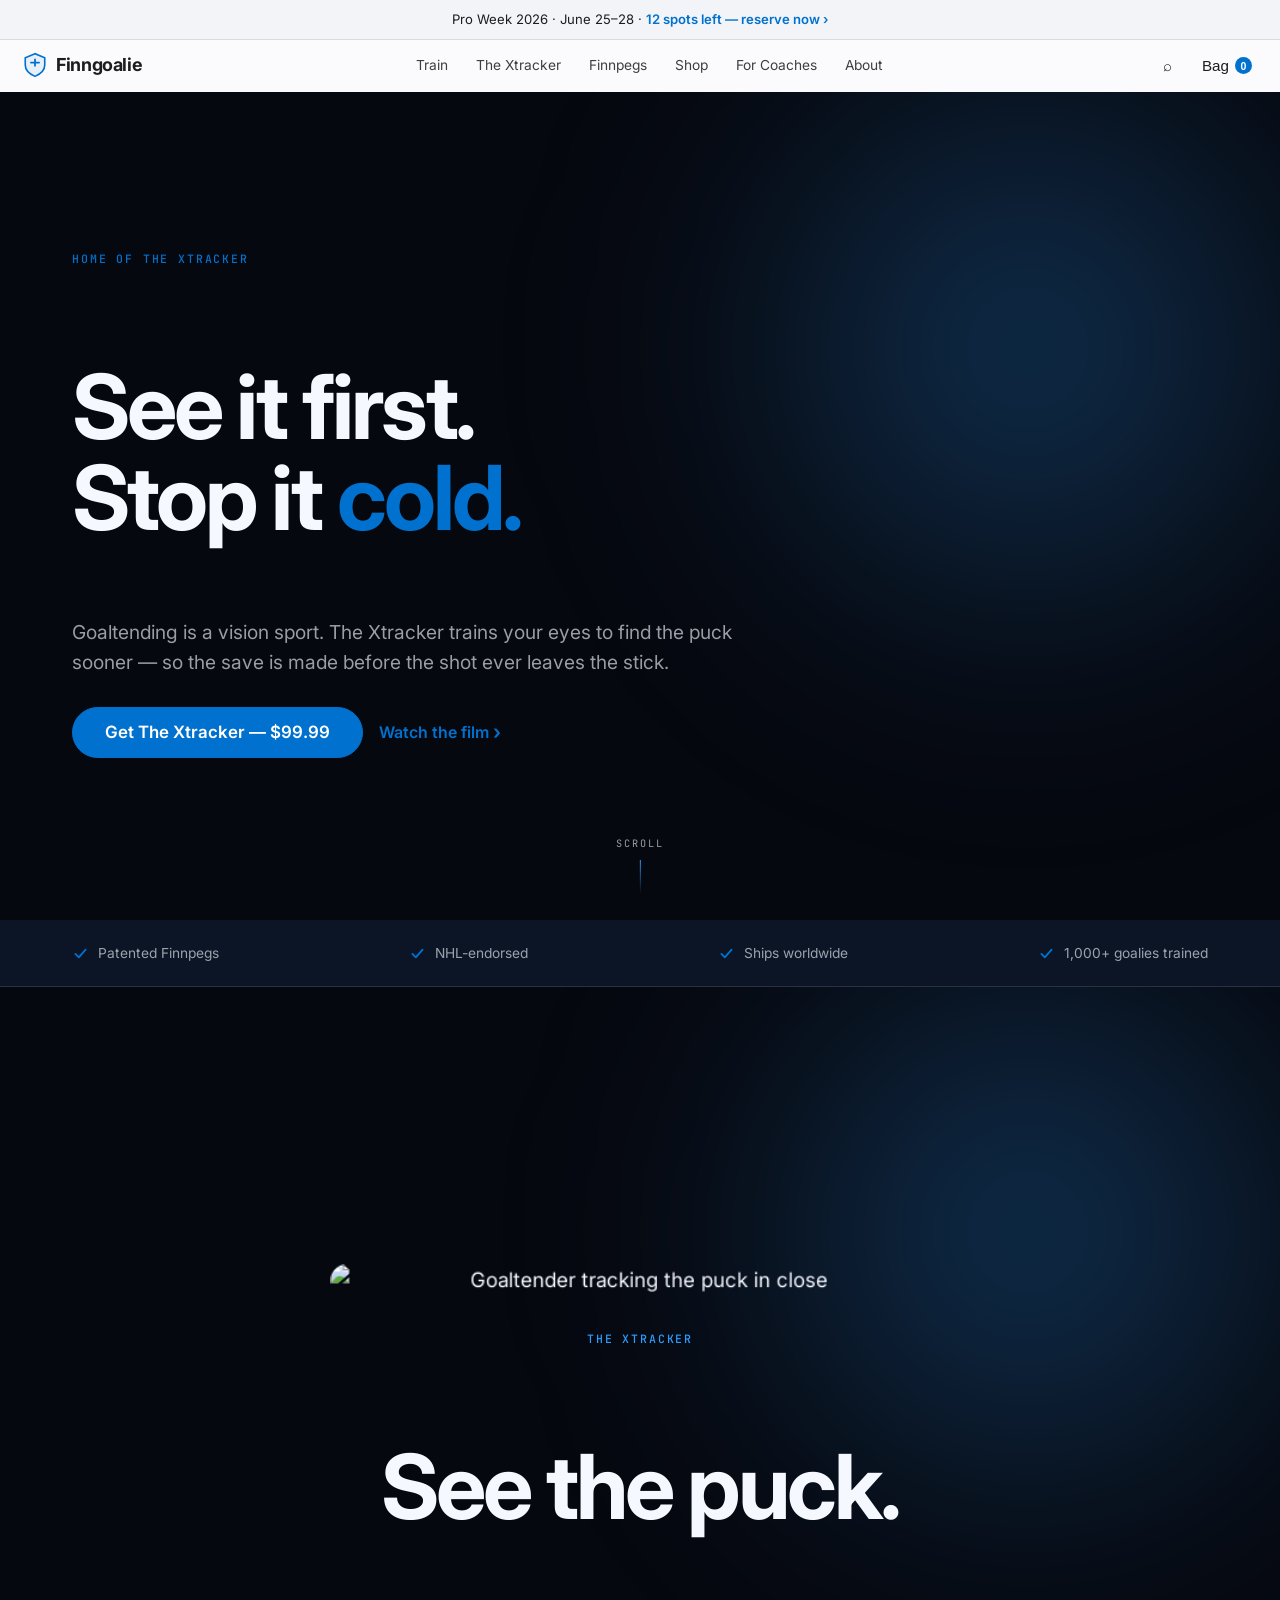
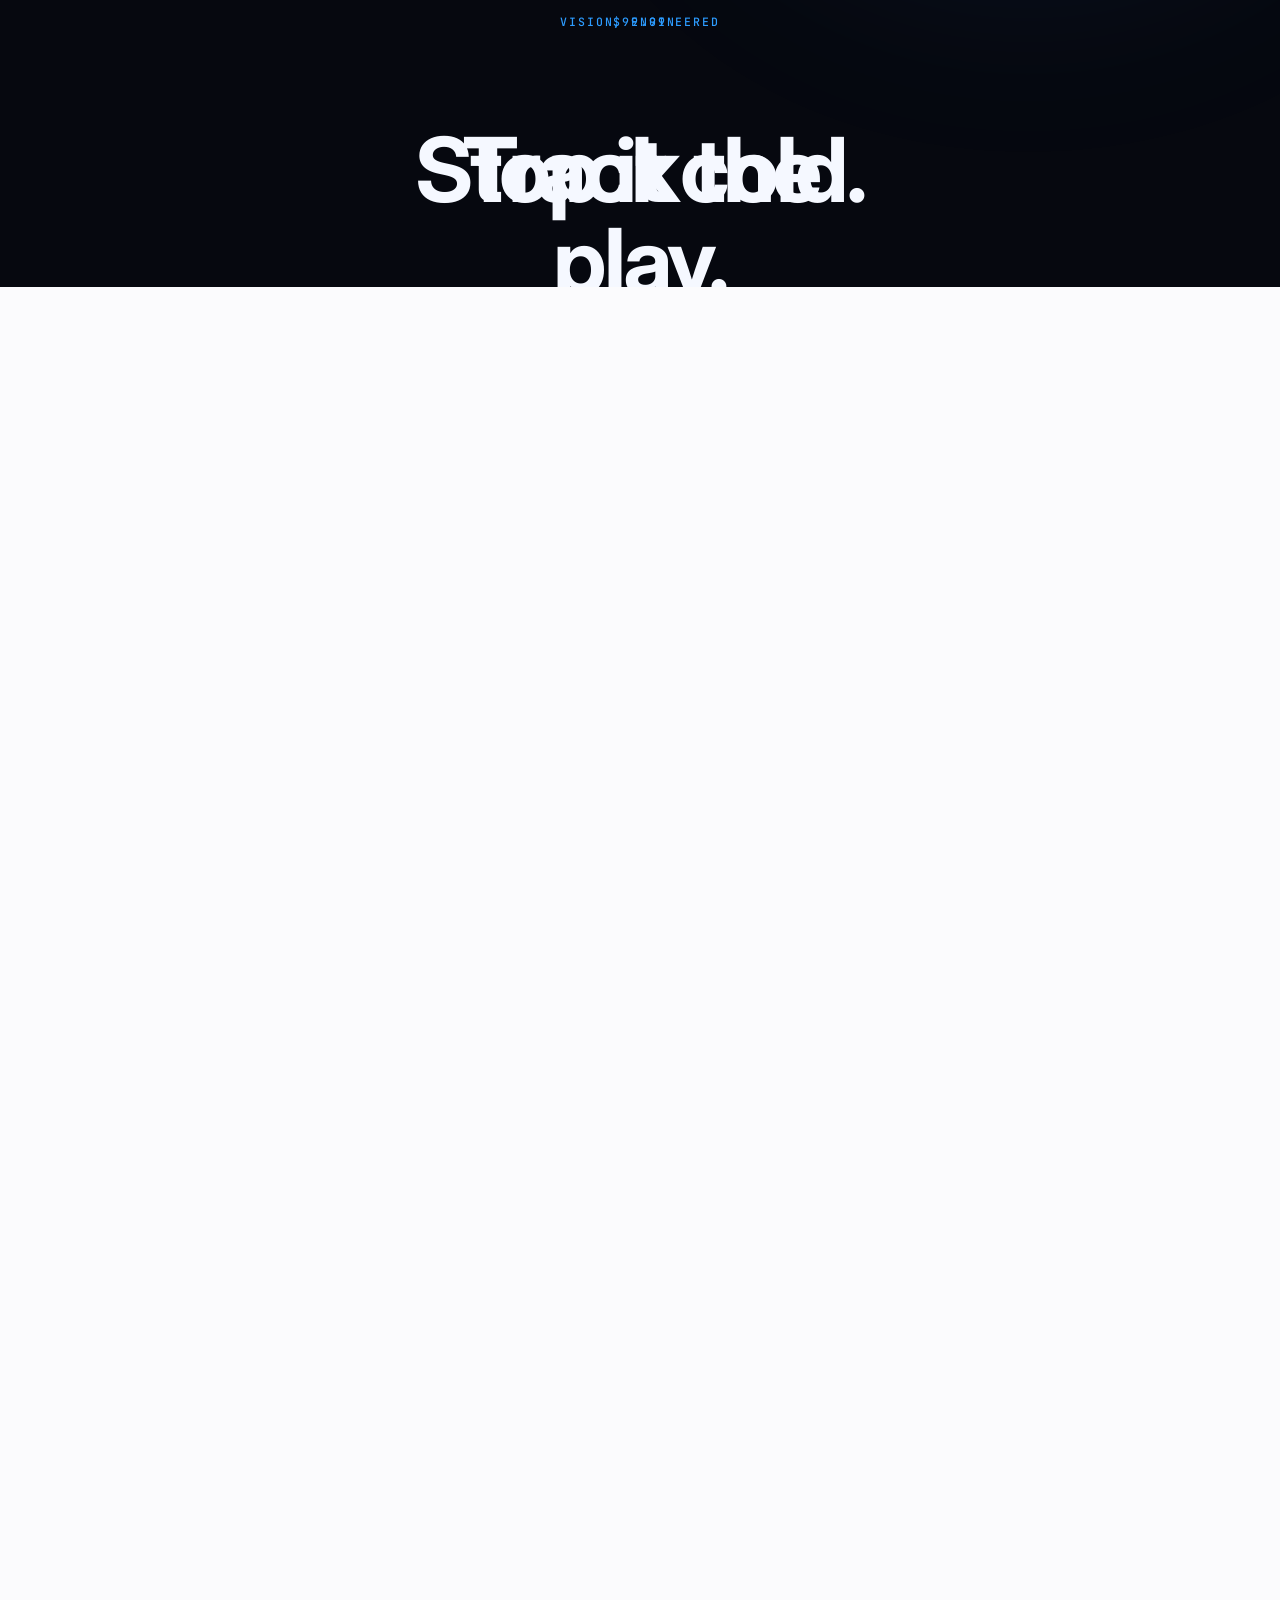
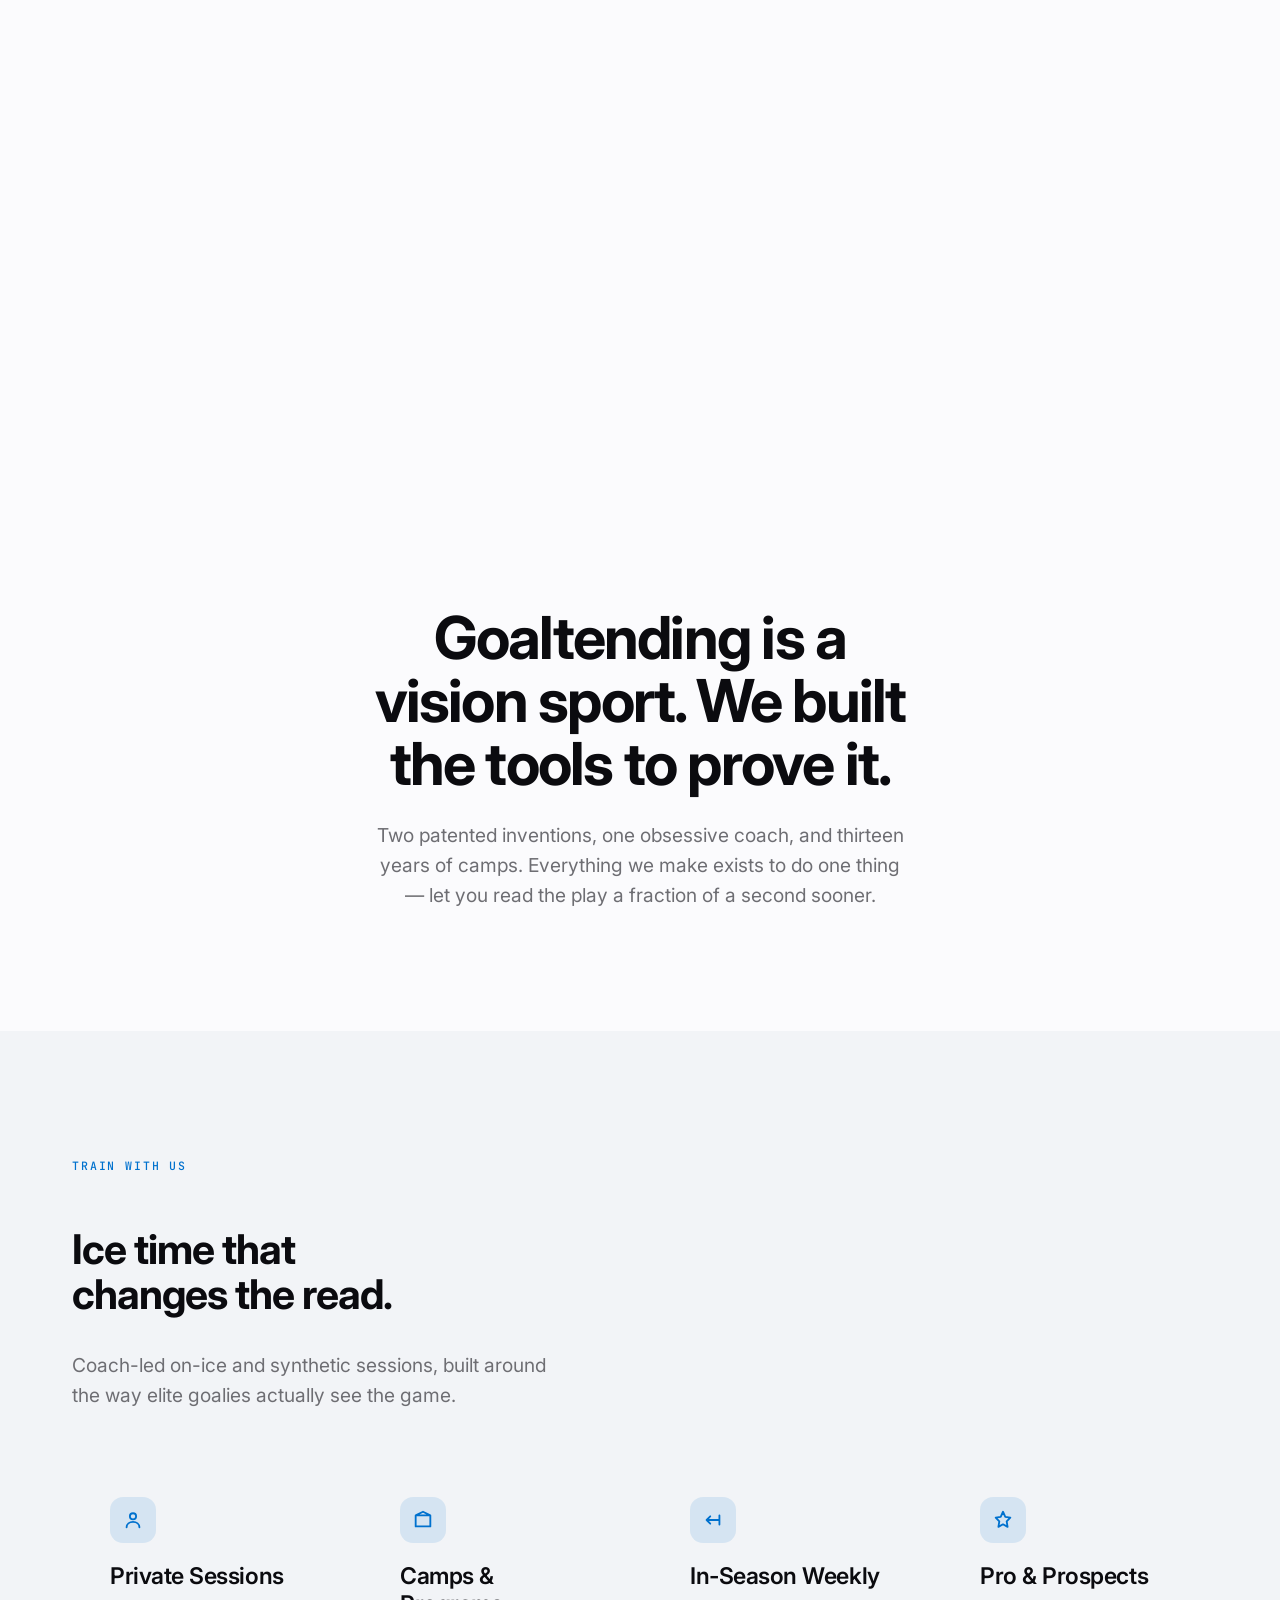
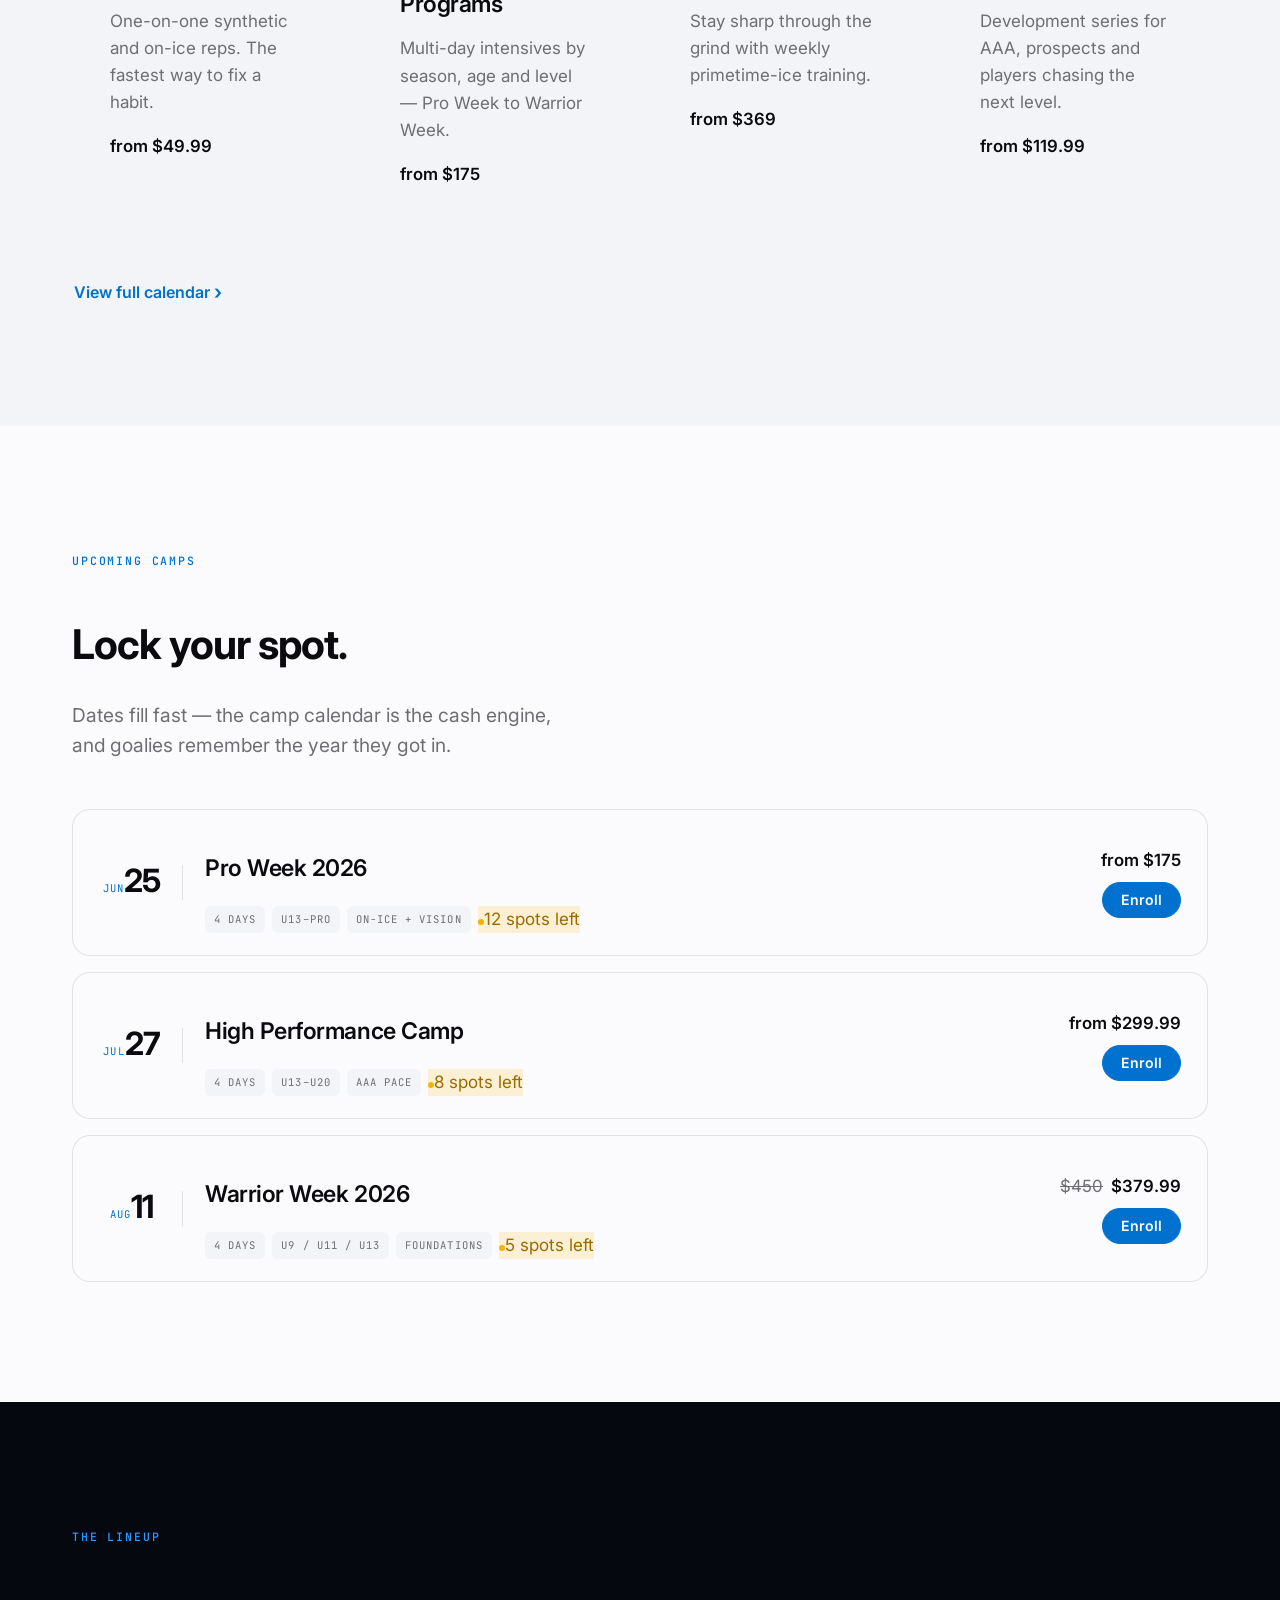
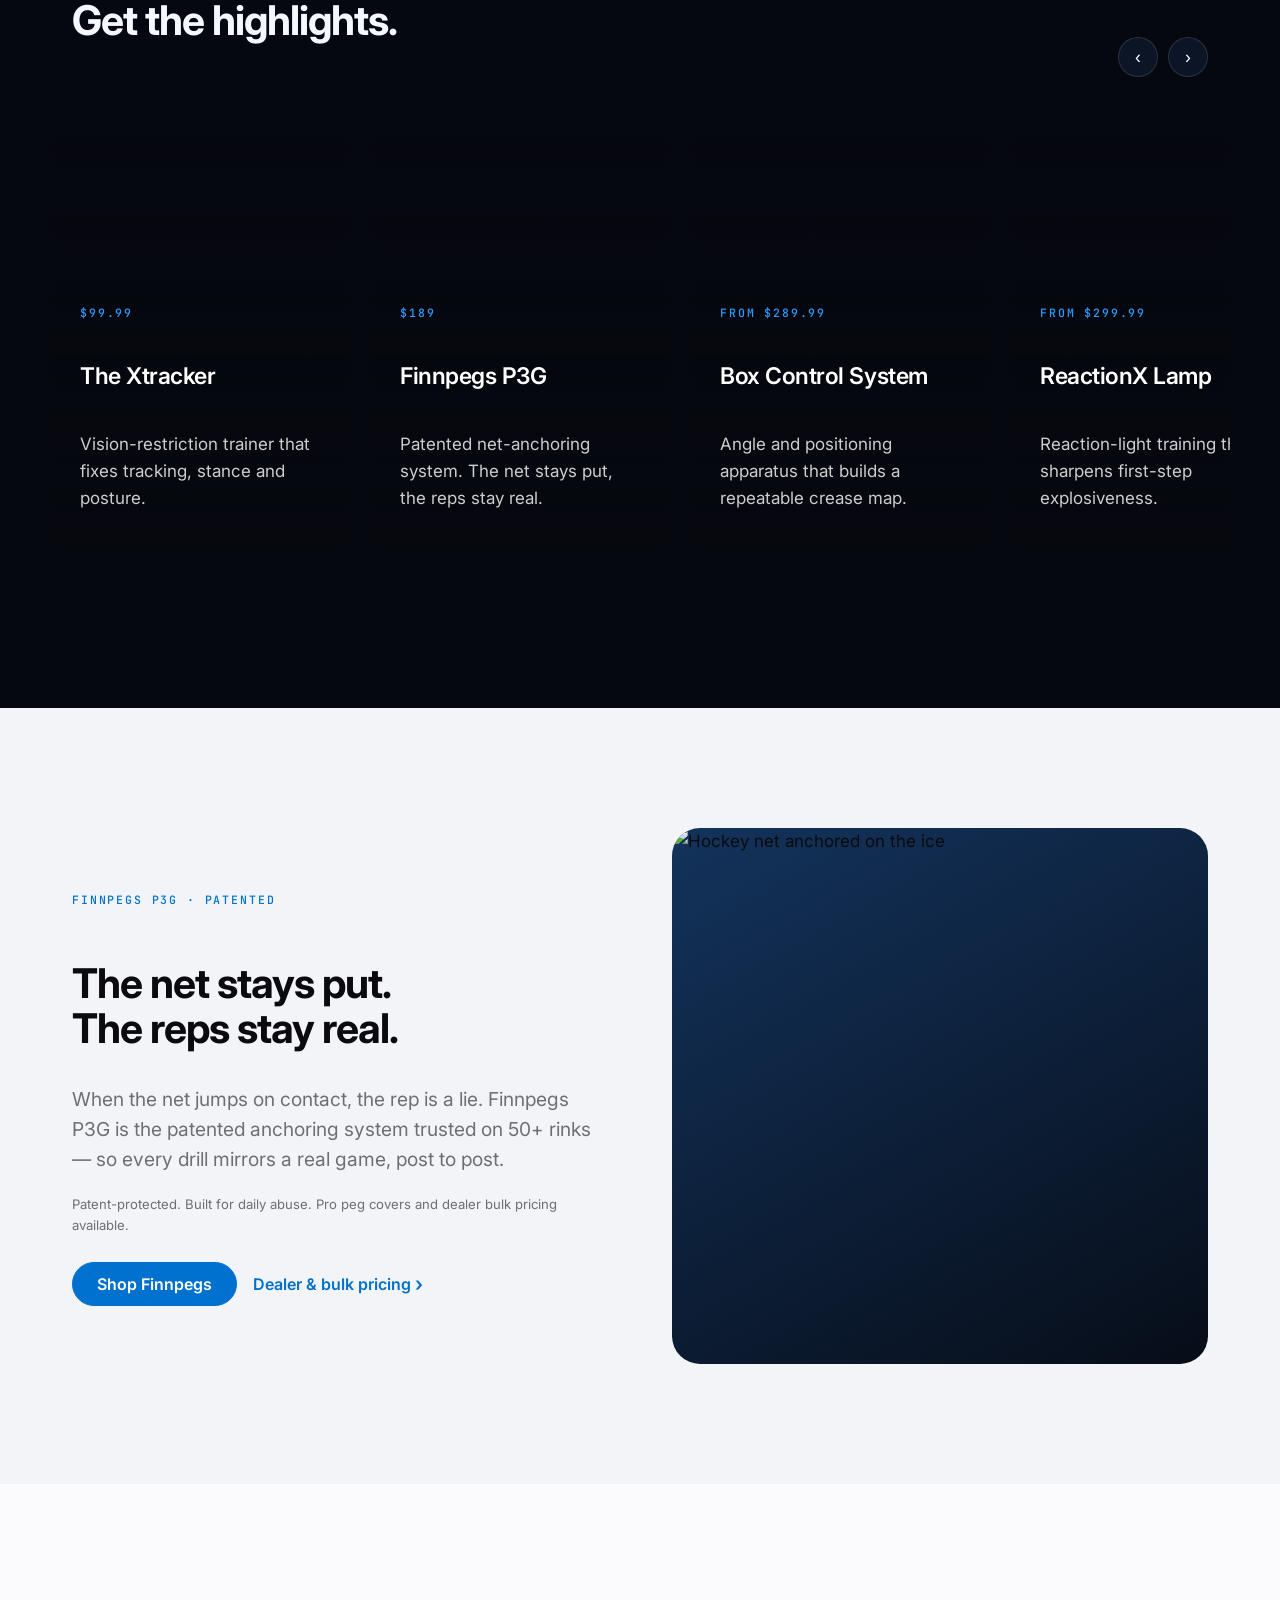
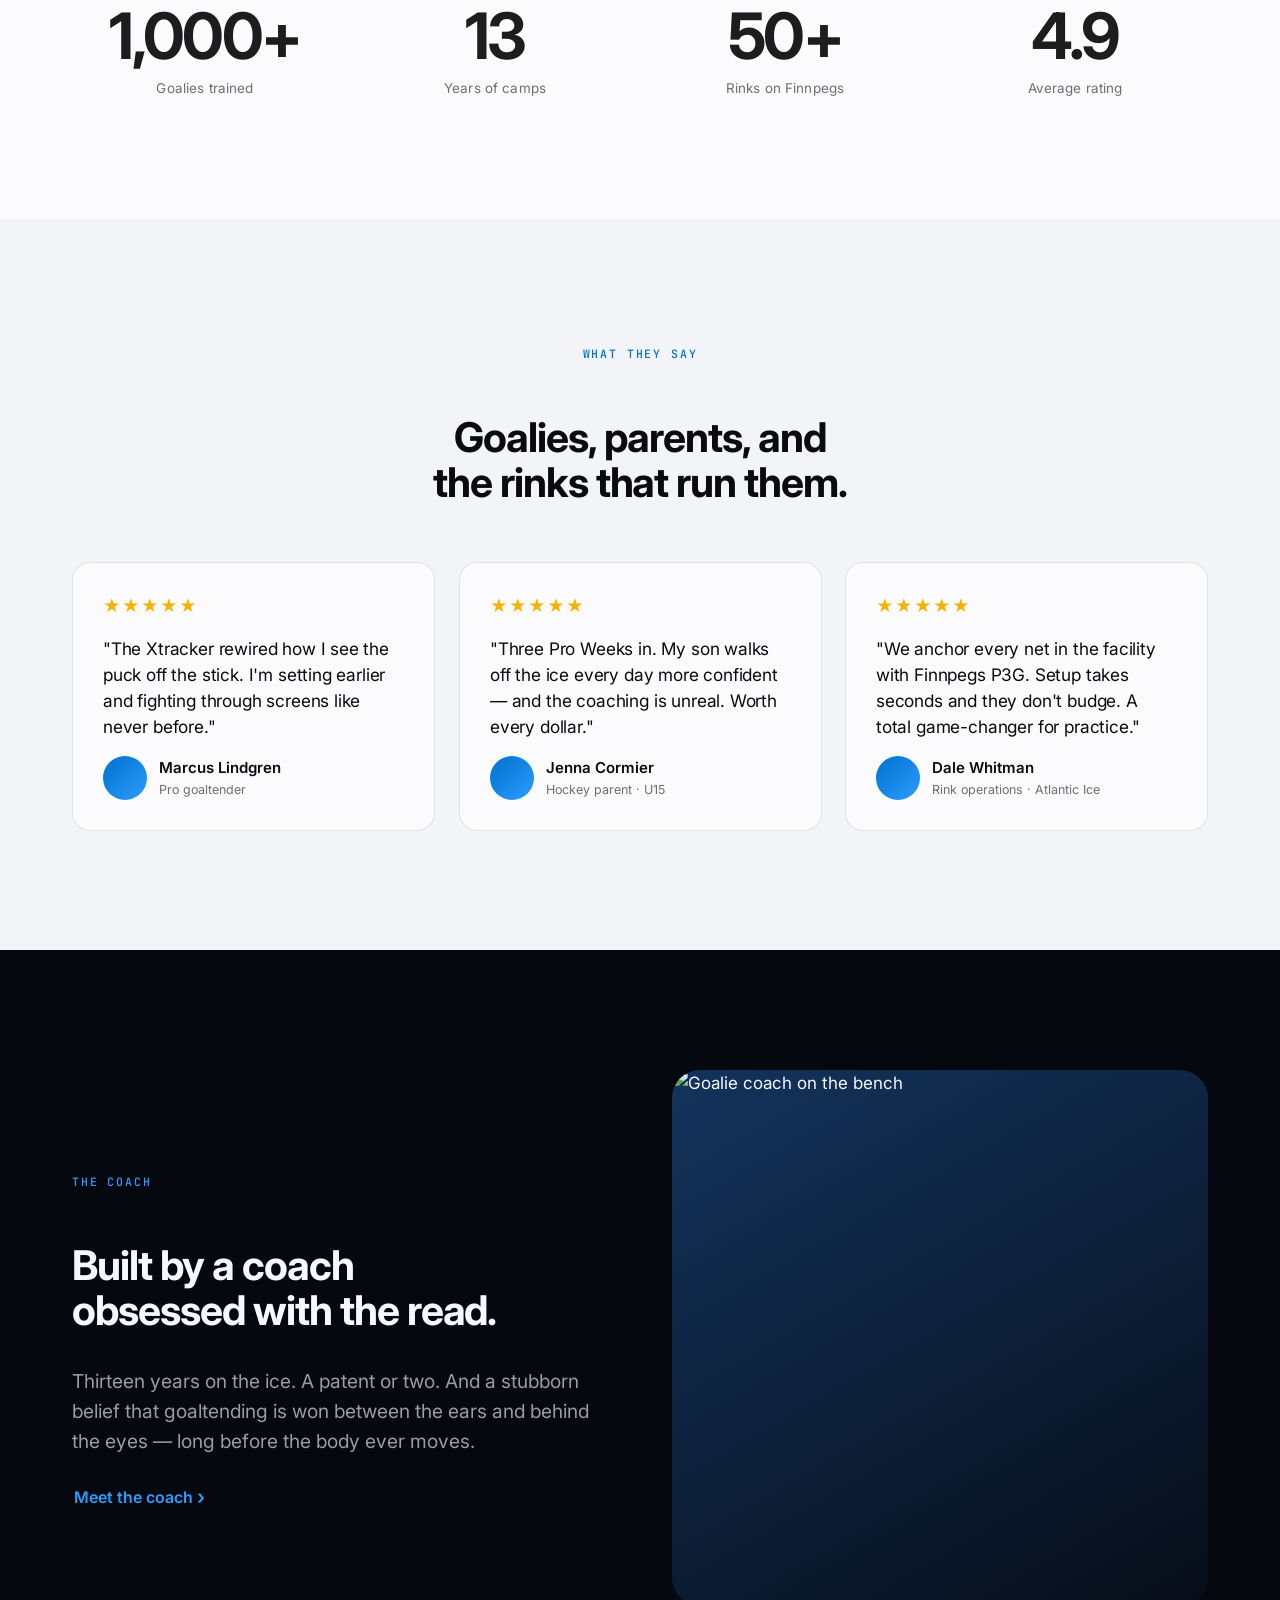
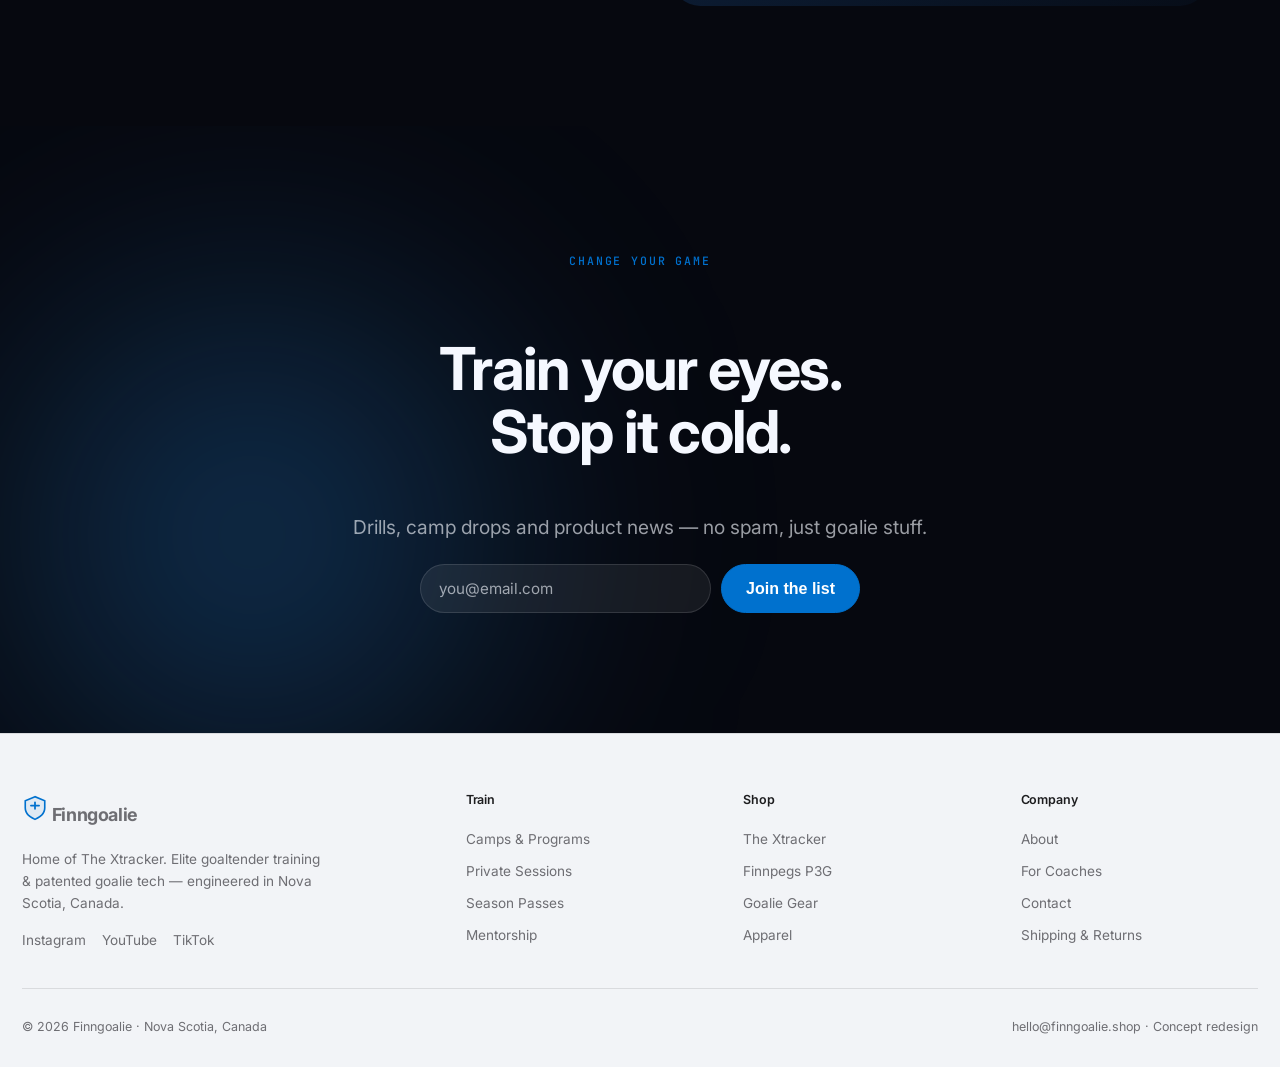
==== index.html @ ead6e18b "Finngoalie store redesign — Apple-grade concept (7 pages)" ====
<!DOCTYPE html>
<html lang="en">
<head>
  <meta charset="UTF-8" />
  <meta name="viewport" content="width=device-width, initial-scale=1.0" />
  <title>Finngoalie — Home of The Xtracker · Elite Goaltending Gear &amp; Training</title>
  <meta name="description" content="See it first. Stop it cold. The Xtracker, patented Finnpegs, and elite goaltender training — engineered for goalies who win with their eyes." />
  <link rel="preconnect" href="https://fonts.googleapis.com"><link rel="preconnect" href="https://fonts.gstatic.com" crossorigin>
  <link href="https://fonts.googleapis.com/css2?family=Inter:wght@400;500;600;700&family=JetBrains+Mono:wght@400;500&display=swap" rel="stylesheet">
  <link rel="stylesheet" href="styles.css" />
</head>
<body>

<!-- ===== HEADER ===== -->
<div class="announce">Pro Week 2026 · June 25–28 · <a href="train.html">12 spots left — reserve now ›</a></div>
<div class="nav-wrap">
  <nav class="nav wrap-wide">
    <a href="index.html" class="brand">
      <svg class="crest" viewBox="0 0 32 32" fill="none"><path d="M16 2 4 7v9c0 7 5 11 12 14 7-3 12-7 12-14V7L16 2Z" stroke="#0071CE" stroke-width="2" fill="rgba(0,113,206,.08)"/><path d="M16 9v8M11 13h10" stroke="#0071CE" stroke-width="2.2" stroke-linecap="round"/></svg>
      Finngoalie
    </a>
    <div class="nav-links">
      <a href="train.html">Train</a>
      <a href="xtracker.html">The Xtracker</a>
      <a href="finnpegs.html">Finnpegs</a>
      <a href="shop.html">Shop</a>
      <a href="coaches.html">For Coaches</a>
      <a href="about.html">About</a>
    </div>
    <div class="nav-r">
      <button class="nav-ico" aria-label="Search">⌕</button>
      <button class="nav-ico" aria-label="Cart">Bag <span class="cart-count">0</span></button>
      <button class="burger" data-open-nav aria-label="Menu">☰</button>
    </div>
  </nav>
</div>

<!-- ===== MOBILE DRAWER ===== -->
<div class="drawer" id="drawer">
  <button class="close" data-close-nav aria-label="Close">✕</button>
  <a href="train.html" data-close-nav>Train</a>
  <a href="xtracker.html" data-close-nav>The Xtracker</a>
  <a href="finnpegs.html" data-close-nav>Finnpegs</a>
  <a href="shop.html" data-close-nav>Shop</a>
  <a href="coaches.html" data-close-nav>For Coaches</a>
  <a href="about.html" data-close-nav>About</a>
</div>

<!-- ===== 1. CINEMATIC HERO ===== -->
<section class="hero">
  <div class="hero-bg" style="background-image:url('https://images.unsplash.com/photo-1580692475446-c2fabbbab2c8?q=80&w=2400&auto=format&fit=crop')"></div>
  <div class="hero-glow"></div>
  <div class="wrap">
    <span class="eyebrow" data-reveal="up">Home of The Xtracker</span>
    <h1 class="display balance" data-reveal="up" data-reveal-delay="80">See it first.<br>Stop it <span class="accent">cold.</span></h1>
    <p class="lead" data-reveal="up" data-reveal-delay="160">Goaltending is a vision sport. The Xtracker trains your eyes to find the puck sooner — so the save is made before the shot ever leaves the stick.</p>
    <div class="cta-row" data-reveal="up" data-reveal-delay="240">
      <a href="xtracker.html" class="btn btn-blue btn-lg" data-add>Get The Xtracker — $99.99</a>
      <a href="#xtracker" class="btn btn-text">Watch the film</a>
    </div>
  </div>
  <a href="#trust" class="scroll-cue">Scroll</a>
</section>

<!-- ===== 2. TRUST BAR ===== -->
<section class="trust on-dark dark" id="trust">
  <div class="wrap">
    <div class="trust-item"><svg width="17" height="17" viewBox="0 0 20 20" fill="none"><path d="M4 10.5 8 14.5l8-9" stroke="currentColor" stroke-width="2.2" stroke-linecap="round" stroke-linejoin="round"/></svg>Patented Finnpegs</div>
    <div class="trust-item"><svg width="17" height="17" viewBox="0 0 20 20" fill="none"><path d="M4 10.5 8 14.5l8-9" stroke="currentColor" stroke-width="2.2" stroke-linecap="round" stroke-linejoin="round"/></svg>NHL-endorsed</div>
    <div class="trust-item"><svg width="17" height="17" viewBox="0 0 20 20" fill="none"><path d="M4 10.5 8 14.5l8-9" stroke="currentColor" stroke-width="2.2" stroke-linecap="round" stroke-linejoin="round"/></svg>Ships worldwide</div>
    <div class="trust-item"><svg width="17" height="17" viewBox="0 0 20 20" fill="none"><path d="M4 10.5 8 14.5l8-9" stroke="currentColor" stroke-width="2.2" stroke-linecap="round" stroke-linejoin="round"/></svg>1,000+ goalies trained</div>
  </div>
</section>

<!-- ===== 3. PINNED SCROLL SEQUENCE — The Xtracker ===== -->
<section data-pin style="height:300vh" id="xtracker"><div data-pin-stage class="dark"><div class="hero-glow"></div><div class="wrap center" style="position:relative;z-index:2">
  <div class="pin-shot" style="margin:0 auto 30px;max-width:520px;transform:scale(calc(.72 + var(--p,0)*.5));opacity:calc(.5 + var(--p,0)*.5)"><img src="https://images.unsplash.com/photo-1606924842584-f5d2f5e3b1a8?q=80&w=1600&auto=format&fit=crop" alt="Goaltender tracking the puck in close" style="border-radius:24px"/></div>
  <div style="position:relative;min-height:120px">
    <div class="beat" data-beat="0"><span class="eyebrow">The Xtracker</span><h2 class="display">See the puck.</h2></div>
    <div class="beat" data-beat="1"><span class="eyebrow">Vision, engineered</span><h2 class="display">Track the play.</h2></div>
    <div class="beat" data-beat="2"><span class="eyebrow">$99.99</span><h2 class="display">Stop it cold.</h2><div class="cta-row center" style="margin-top:22px"><a href="xtracker.html" class="btn btn-blue btn-lg" data-add>Add to Bag</a><a href="xtracker.html" class="btn btn-text">Learn more</a></div></div>
  </div>
</div></div></section>

<!-- ===== 4. BIG STATEMENT ===== -->
<section class="section light center">
  <div class="wrap">
    <h2 class="h1 balance" data-reveal="up" style="max-width:18ch;margin:0 auto">Goaltending is a vision sport. We built the tools to prove it.</h2>
    <p class="lead balance" data-reveal="up" data-reveal-delay="120" style="margin:26px auto 0;text-align:center">Two patented inventions, one obsessive coach, and thirteen years of camps. Everything we make exists to do one thing — let you read the play a fraction of a second sooner.</p>
  </div>
</section>

<!-- ===== 5. TRAIN WITH US ===== -->
<section class="section alt">
  <div class="wrap">
    <div class="shead" data-reveal="up">
      <span class="eyebrow">Train with us</span>
      <h2 class="h2 balance">Ice time that changes the read.</h2>
      <p class="lead">Coach-led on-ice and synthetic sessions, built around the way elite goalies actually see the game.</p>
    </div>
    <div class="grid g4" style="margin-top:48px">
      <div class="feature" data-reveal="up">
        <div class="ico"><svg width="22" height="22" viewBox="0 0 24 24" fill="none"><circle cx="12" cy="8" r="3.4" stroke="currentColor" stroke-width="2"/><path d="M5 20c0-3.6 3.1-6 7-6s7 2.4 7 6" stroke="currentColor" stroke-width="2" stroke-linecap="round"/></svg></div>
        <h3 class="h3">Private Sessions</h3>
        <p class="muted">One-on-one synthetic and on-ice reps. The fastest way to fix a habit.</p>
        <p class="pricetag" style="margin-top:14px">from $49.99</p>
      </div>
      <div class="feature" data-reveal="up" data-reveal-delay="100">
        <div class="ico"><svg width="22" height="22" viewBox="0 0 24 24" fill="none"><path d="M4 7h16v12H4zM4 7l8-4 8 4" stroke="currentColor" stroke-width="2" stroke-linejoin="round"/></svg></div>
        <h3 class="h3">Camps &amp; Programs</h3>
        <p class="muted">Multi-day intensives by season, age and level — Pro Week to Warrior Week.</p>
        <p class="pricetag" style="margin-top:14px">from $175</p>
      </div>
      <div class="feature" data-reveal="up" data-reveal-delay="200">
        <div class="ico"><svg width="22" height="22" viewBox="0 0 24 24" fill="none"><path d="M5 12h14M5 12l4-4M5 12l4 4M19 7v10" stroke="currentColor" stroke-width="2" stroke-linecap="round" stroke-linejoin="round"/></svg></div>
        <h3 class="h3">In-Season Weekly</h3>
        <p class="muted">Stay sharp through the grind with weekly primetime-ice training.</p>
        <p class="pricetag" style="margin-top:14px">from $369</p>
      </div>
      <div class="feature" data-reveal="up" data-reveal-delay="300">
        <div class="ico"><svg width="22" height="22" viewBox="0 0 24 24" fill="none"><path d="M12 3l2.5 5.5L20 9.5l-4 4 1 6-5-2.8L7 19.5l1-6-4-4 5.5-1L12 3Z" stroke="currentColor" stroke-width="2" stroke-linejoin="round"/></svg></div>
        <h3 class="h3">Pro &amp; Prospects</h3>
        <p class="muted">Development series for AAA, prospects and players chasing the next level.</p>
        <p class="pricetag" style="margin-top:14px">from $119.99</p>
      </div>
    </div>
    <div style="margin-top:36px" data-reveal="up"><a href="train.html" class="btn btn-text">View full calendar</a></div>
  </div>
</section>

<!-- ===== 6. UPCOMING CAMPS ===== -->
<section class="section light">
  <div class="wrap">
    <div class="shead" data-reveal="up">
      <span class="eyebrow">Upcoming camps</span>
      <h2 class="h2 balance">Lock your spot.</h2>
      <p class="lead">Dates fill fast — the camp calendar is the cash engine, and goalies remember the year they got in.</p>
    </div>
    <div class="grid" style="margin-top:48px;gap:16px">
      <div class="camp" data-reveal="up">
        <div class="camp-date"><span class="m">Jun</span><span class="d">25</span></div>
        <div>
          <h3 class="h3">Pro Week 2026</h3>
          <div class="camp-meta">
            <span class="tag">4 days</span><span class="tag">U13–Pro</span><span class="tag">On-ice + vision</span><span class="urgent">12 spots left</span>
          </div>
        </div>
        <div class="camp-r">
          <span class="pricetag">from $175</span>
          <a href="train.html" class="btn btn-blue btn-sm">Enroll</a>
        </div>
      </div>
      <div class="camp" data-reveal="up" data-reveal-delay="100">
        <div class="camp-date"><span class="m">Jul</span><span class="d">27</span></div>
        <div>
          <h3 class="h3">High Performance Camp</h3>
          <div class="camp-meta">
            <span class="tag">4 days</span><span class="tag">U13–U20</span><span class="tag">AAA pace</span><span class="urgent">8 spots left</span>
          </div>
        </div>
        <div class="camp-r">
          <span class="pricetag">from $299.99</span>
          <a href="train.html" class="btn btn-blue btn-sm">Enroll</a>
        </div>
      </div>
      <div class="camp" data-reveal="up" data-reveal-delay="200">
        <div class="camp-date"><span class="m">Aug</span><span class="d">11</span></div>
        <div>
          <h3 class="h3">Warrior Week 2026</h3>
          <div class="camp-meta">
            <span class="tag">4 days</span><span class="tag">U9 / U11 / U13</span><span class="tag">Foundations</span><span class="urgent">5 spots left</span>
          </div>
        </div>
        <div class="camp-r">
          <span class="pricetag"><span class="save">$450</span>$379.99</span>
          <a href="train.html" class="btn btn-blue btn-sm">Enroll</a>
        </div>
      </div>
    </div>
  </div>
</section>

<!-- ===== 7. GET THE HIGHLIGHTS ===== -->
<section class="section dark">
  <div class="wrap">
    <div class="hscroll-wrap">
      <div class="shead" data-reveal="up" style="display:flex;justify-content:space-between;align-items:flex-end;max-width:none;gap:24px">
        <div>
          <span class="eyebrow">The lineup</span>
          <h2 class="h2 balance" style="max-width:18ch">Get the highlights.</h2>
        </div>
        <div class="hscroll-nav">
          <button data-hscroll-prev aria-label="Previous">‹</button>
          <button data-hscroll-next aria-label="Next">›</button>
        </div>
      </div>
      <div class="hscroll" style="margin-top:36px">
        <div class="hcard" style="background:linear-gradient(180deg,rgba(6,8,15,.1),rgba(6,8,15,.85)),url('https://images.unsplash.com/photo-1515703407324-5f753afd8be8?q=80&w=1200&auto=format&fit=crop') center/cover">
          <span class="eyebrow">$99.99</span>
          <h3 class="h3">The Xtracker</h3>
          <p>Vision-restriction trainer that fixes tracking, stance and posture.</p>
        </div>
        <div class="hcard" style="background:linear-gradient(180deg,rgba(6,8,15,.1),rgba(6,8,15,.85)),url('https://images.unsplash.com/photo-1578432014316-48b448d79d57?q=80&w=1200&auto=format&fit=crop') center/cover">
          <span class="eyebrow">$189</span>
          <h3 class="h3">Finnpegs P3G</h3>
          <p>Patented net-anchoring system. The net stays put, the reps stay real.</p>
        </div>
        <div class="hcard" style="background:linear-gradient(180deg,rgba(6,8,15,.1),rgba(6,8,15,.85)),url('https://images.unsplash.com/photo-1554290712-e640351074bd?q=80&w=1200&auto=format&fit=crop') center/cover">
          <span class="eyebrow">from $289.99</span>
          <h3 class="h3">Box Control System</h3>
          <p>Angle and positioning apparatus that builds a repeatable crease map.</p>
        </div>
        <div class="hcard" style="background:linear-gradient(180deg,rgba(6,8,15,.1),rgba(6,8,15,.85)),url('https://images.unsplash.com/photo-1593766787879-e8c78e09cbc7?q=80&w=1200&auto=format&fit=crop') center/cover">
          <span class="eyebrow">from $299.99</span>
          <h3 class="h3">ReactionX Lamp</h3>
          <p>Reaction-light training that sharpens first-step explosiveness.</p>
        </div>
      </div>
    </div>
  </div>
</section>

<!-- ===== 8. FINNPEGS B2B BAND ===== -->
<section class="section alt">
  <div class="wrap">
    <div class="split">
      <div data-reveal="up">
        <span class="eyebrow">Finnpegs P3G · Patented</span>
        <h2 class="h2 balance">The net stays put.<br>The reps stay real.</h2>
        <p class="lead">When the net jumps on contact, the rep is a lie. Finnpegs P3G is the patented anchoring system trusted on 50+ rinks — so every drill mirrors a real game, post to post.</p>
        <p class="tiny" style="margin-top:14px">Patent-protected. Built for daily abuse. Pro peg covers and dealer bulk pricing available.</p>
        <div class="cta-row" style="margin-top:26px">
          <a href="finnpegs.html" class="btn btn-blue">Shop Finnpegs</a>
          <a href="finnpegs.html" class="btn btn-text">Dealer &amp; bulk pricing</a>
        </div>
      </div>
      <div class="split-media" data-reveal="right">
        <img src="https://images.unsplash.com/photo-1517649763962-0c623066013b?q=80&w=1400&auto=format&fit=crop" alt="Hockey net anchored on the ice" />
      </div>
    </div>
  </div>
</section>

<!-- ===== 9. STATS ===== -->
<section class="section light center">
  <div class="wrap">
    <div class="grid g4">
      <div class="stat" data-reveal="up">
        <div class="n"><span data-count="1000" data-count-suffix="+">0</span></div>
        <div class="l">Goalies trained</div>
      </div>
      <div class="stat" data-reveal="up" data-reveal-delay="100">
        <div class="n"><span data-count="13">0</span></div>
        <div class="l">Years of camps</div>
      </div>
      <div class="stat" data-reveal="up" data-reveal-delay="200">
        <div class="n"><span data-count="50" data-count-suffix="+">0</span></div>
        <div class="l">Rinks on Finnpegs</div>
      </div>
      <div class="stat" data-reveal="up" data-reveal-delay="300">
        <div class="n"><span data-count="4.9">0</span></div>
        <div class="l">Average rating</div>
      </div>
    </div>
  </div>
</section>

<!-- ===== 10. TESTIMONIALS ===== -->
<section class="section alt">
  <div class="wrap">
    <div class="shead center" data-reveal="up">
      <span class="eyebrow">What they say</span>
      <h2 class="h2 balance">Goalies, parents, and the rinks that run them.</h2>
    </div>
    <div class="grid g3">
      <div class="quote" data-reveal="up">
        <div class="stars">★★★★★</div>
        <p>"The Xtracker rewired how I see the puck off the stick. I'm setting earlier and fighting through screens like never before."</p>
        <div class="q-by">
          <div class="q-av"></div>
          <div><div class="q-name">Marcus Lindgren</div><div class="q-role">Pro goaltender</div></div>
        </div>
      </div>
      <div class="quote" data-reveal="up" data-reveal-delay="100">
        <div class="stars">★★★★★</div>
        <p>"Three Pro Weeks in. My son walks off the ice every day more confident — and the coaching is unreal. Worth every dollar."</p>
        <div class="q-by">
          <div class="q-av"></div>
          <div><div class="q-name">Jenna Cormier</div><div class="q-role">Hockey parent · U15</div></div>
        </div>
      </div>
      <div class="quote" data-reveal="up" data-reveal-delay="200">
        <div class="stars">★★★★★</div>
        <p>"We anchor every net in the facility with Finnpegs P3G. Setup takes seconds and they don't budge. A total game-changer for practice."</p>
        <div class="q-by">
          <div class="q-av"></div>
          <div><div class="q-name">Dale Whitman</div><div class="q-role">Rink operations · Atlantic Ice</div></div>
        </div>
      </div>
    </div>
  </div>
</section>

<!-- ===== 11. FOUNDER TEASER ===== -->
<section class="section dark">
  <div class="wrap">
    <div class="split">
      <div data-reveal="up">
        <span class="eyebrow">The coach</span>
        <h2 class="h2 balance">Built by a coach obsessed with the read.</h2>
        <p class="lead">Thirteen years on the ice. A patent or two. And a stubborn belief that goaltending is won between the ears and behind the eyes — long before the body ever moves.</p>
        <div class="cta-row" style="margin-top:26px">
          <a href="about.html" class="btn btn-text">Meet the coach</a>
        </div>
      </div>
      <div class="split-media" data-reveal="left">
        <img src="https://images.unsplash.com/photo-1551958219-acbc608c6377?q=80&w=1400&auto=format&fit=crop" alt="Goalie coach on the bench" />
      </div>
    </div>
  </div>
</section>

<!-- ===== 12. CTA BAND + NEWSLETTER ===== -->
<section class="section cta-band">
  <div class="hero-glow"></div>
  <div class="wrap" style="position:relative;z-index:2">
    <span class="eyebrow">Change your game</span>
    <h2 class="h1 balance" data-reveal="up">Train your eyes.<br>Stop it cold.</h2>
    <p class="lead" data-reveal="up" style="margin:18px auto 0;color:var(--muted-d)">Drills, camp drops and product news — no spam, just goalie stuff.</p>
    <form class="news" onsubmit="return false" data-reveal="up">
      <input type="email" placeholder="you@email.com" aria-label="Email" />
      <button class="btn btn-blue">Join the list</button>
    </form>
  </div>
</section>

<!-- ===== FOOTER ===== -->
<footer class="footer">
  <div class="wrap-wide">
    <div class="footer-top">
      <div>
        <a href="index.html" class="brand" style="margin-bottom:14px"><svg class="crest" viewBox="0 0 32 32" fill="none"><path d="M16 2 4 7v9c0 7 5 11 12 14 7-3 12-7 12-14V7L16 2Z" stroke="#0071CE" stroke-width="2" fill="rgba(0,113,206,.08)"/><path d="M16 9v8M11 13h10" stroke="#0071CE" stroke-width="2.2" stroke-linecap="round"/></svg> Finngoalie</a>
        <p class="muted" style="max-width:34ch">Home of The Xtracker. Elite goaltender training &amp; patented goalie tech — engineered in Nova Scotia, Canada.</p>
        <div class="socials"><a href="#">Instagram</a><a href="#">YouTube</a><a href="#">TikTok</a></div>
      </div>
      <div><h4>Train</h4><a href="train.html">Camps &amp; Programs</a><a href="train.html">Private Sessions</a><a href="train.html">Season Passes</a><a href="coaches.html">Mentorship</a></div>
      <div><h4>Shop</h4><a href="xtracker.html">The Xtracker</a><a href="finnpegs.html">Finnpegs P3G</a><a href="shop.html">Goalie Gear</a><a href="shop.html">Apparel</a></div>
      <div><h4>Company</h4><a href="about.html">About</a><a href="coaches.html">For Coaches</a><a href="#">Contact</a><a href="#">Shipping &amp; Returns</a></div>
    </div>
    <div class="foot-bottom">
      <span>© 2026 Finngoalie · Nova Scotia, Canada</span>
      <span>hello@finngoalie.shop · Concept redesign</span>
    </div>
  </div>
</footer>

<!-- ===== SCRIPT ===== -->
<script src="app.js"></script>
</body>
</html>
---- styles.css ----
/* ==========================================================================
   FINNGOALIE — "The Apple of the Crease"  ·  Design System v2
   Apple-grade: light canvas + cinematic dark, huge type, restraint, motion.
   See art-direction.md. Compose classes; drive scroll via app.js hooks.
   ========================================================================== */

:root{
  --ink:#0B0B0F; --ink-2:#1D1D1F; --muted:#6E6E73;
  --canvas:#FBFBFD; --canvas-2:#F2F4F7; --line:rgba(0,0,0,.10);
  --night:#06080F; --night-2:#0C1526; --on-night:#F5F8FF;
  --muted-d:rgba(245,248,255,.62); --line-d:rgba(255,255,255,.12);
  --blue:#0071CE; --blue-2:#2D9CFF; --signal:#F5B301;
  --maxw:1180px; --pad:22px;
  --r:18px; --r-sm:12px; --r-lg:28px; --r-pill:980px;
  --sh-1:0 1px 2px rgba(0,0,0,.04),0 8px 24px rgba(0,0,0,.06);
  --sh-2:0 2px 6px rgba(0,0,0,.06),0 24px 60px rgba(0,0,0,.12);
  --ease:cubic-bezier(.22,.61,.36,1); --ease-2:cubic-bezier(.16,1,.3,1);
  --ff:"Inter",-apple-system,BlinkMacSystemFont,"Segoe UI",sans-serif;
  --mono:"JetBrains Mono",ui-monospace,monospace;
}
*{box-sizing:border-box}
html{scroll-behavior:smooth;-webkit-text-size-adjust:100%}
body{margin:0;font-family:var(--ff);background:var(--canvas);color:var(--ink);
  -webkit-font-smoothing:antialiased;line-height:1.6;font-size:17px;overflow-x:hidden}
a{color:inherit;text-decoration:none}
img{max-width:100%;display:block}
::selection{background:var(--blue);color:#fff}

/* ---------- layout ---------- */
.wrap{max-width:var(--maxw);margin:0 auto;padding:0 var(--pad)}
.wrap-wide{max-width:1320px;margin:0 auto;padding:0 var(--pad)}
.section{padding:120px 0}
.section-tight{padding:72px 0}
.light{background:var(--canvas);color:var(--ink)}
.alt{background:var(--canvas-2);color:var(--ink)}
.dark{background:var(--night);color:var(--on-night)}
.dark .lead,.dark .muted{color:var(--muted-d)}
.center{text-align:center}
.balance{text-wrap:balance}
.muted{color:var(--muted)}
@media(max-width:780px){.section{padding:80px 0}.section-tight{padding:56px 0}}

/* ---------- type ---------- */
.eyebrow{font-family:var(--mono);font-weight:500;font-size:.72rem;letter-spacing:.16em;
  text-transform:uppercase;color:var(--blue);display:inline-block;margin-bottom:18px}
.dark .eyebrow{color:var(--blue-2)}
.display{font-size:clamp(2.6rem,7vw,6.2rem);font-weight:700;letter-spacing:-.035em;line-height:1.02}
.h1{font-size:clamp(2.1rem,4.8vw,3.7rem);font-weight:700;letter-spacing:-.03em;line-height:1.06}
.h2{font-size:clamp(1.7rem,3.2vw,2.6rem);font-weight:700;letter-spacing:-.025em;line-height:1.1}
.h3{font-size:clamp(1.2rem,1.8vw,1.5rem);font-weight:600;letter-spacing:-.02em;line-height:1.2}
.lead{font-size:clamp(1.05rem,1.5vw,1.32rem);color:var(--muted);font-weight:400;max-width:60ch;line-height:1.55}
.tiny{font-size:.82rem;color:var(--muted)}
.grad-text{background:linear-gradient(120deg,#fff 20%,var(--blue-2));-webkit-background-clip:text;background-clip:text;color:transparent}
.accent{color:var(--blue)} .dark .accent{color:var(--blue-2)}

/* ---------- buttons ---------- */
.btn{display:inline-flex;align-items:center;gap:8px;font-weight:600;font-size:1rem;
  padding:13px 24px;border-radius:var(--r-pill);border:1.5px solid transparent;cursor:pointer;
  transition:transform .25s var(--ease),background .2s,box-shadow .25s,color .2s,border-color .2s;
  white-space:nowrap;line-height:1}
.btn:active{transform:scale(.97)}
.btn-blue{background:var(--blue);color:#fff;border-color:var(--blue)}
.btn-blue:hover{background:#0a86e8;box-shadow:0 10px 26px -8px rgba(0,113,206,.55);transform:translateY(-1px)}
.btn-dark{background:var(--ink-2);color:#fff;border-color:var(--ink-2)}
.btn-dark:hover{background:#000;transform:translateY(-1px)}
.btn-ghost{background:transparent;color:var(--ink);border-color:var(--line)}
.dark .btn-ghost{color:var(--on-night);border-color:var(--line-d)}
.btn-ghost:hover{border-color:var(--ink)} .dark .btn-ghost:hover{border-color:#fff}
.btn-text{background:none;border:none;color:var(--blue);font-weight:600;padding:6px 2px;cursor:pointer;
  display:inline-flex;align-items:center;gap:4px}
.dark .btn-text{color:var(--blue-2)}
.btn-text::after{content:"›";font-size:1.25em;line-height:0;transition:transform .25s var(--ease)}
.btn-text:hover::after{transform:translateX(4px)}
.btn-lg{font-size:1.06rem;padding:16px 32px}
.btn-sm{font-size:.88rem;padding:10px 18px}
.cta-row{display:flex;gap:14px;flex-wrap:wrap;align-items:center}
.cta-row.center{justify-content:center}

/* ---------- pills / tags ---------- */
.pill{display:inline-flex;align-items:center;gap:7px;font-size:.78rem;font-weight:600;
  padding:7px 14px;border-radius:var(--r-pill);background:rgba(0,113,206,.1);color:var(--blue)}
.dark .pill{background:rgba(45,156,255,.14);color:var(--blue-2)}
.tag{font-family:var(--mono);font-size:.66rem;letter-spacing:.1em;text-transform:uppercase;
  padding:5px 9px;border-radius:6px;background:var(--canvas-2);color:var(--muted)}
.dark .tag{background:rgba(255,255,255,.08);color:var(--muted-d)}
.urgent{background:rgba(245,179,1,.16);color:#9a6b00}
.dark .urgent{background:rgba(245,179,1,.2);color:var(--signal)}
.urgent::before{content:"";width:6px;height:6px;border-radius:50%;background:var(--signal);display:inline-block;
  animation:pulse 1.8s infinite}
@keyframes pulse{0%{box-shadow:0 0 0 0 rgba(245,179,1,.5)}70%{box-shadow:0 0 0 7px rgba(245,179,1,0)}100%{box-shadow:0 0 0 0 rgba(245,179,1,0)}}
.pricetag{font-weight:600;font-size:1.05rem}
.save{color:var(--muted);font-weight:400;text-decoration:line-through;margin-right:8px}

/* ---------- announcement + nav (Apple slim translucent) ---------- */
.announce{background:var(--canvas-2);color:var(--ink-2);text-align:center;font-size:.82rem;
  padding:9px 16px;border-bottom:1px solid var(--line)}
.announce a{color:var(--blue);font-weight:600}
.nav-wrap{position:sticky;top:0;z-index:60}
.nav{height:52px;display:flex;align-items:center;gap:30px;
  background:rgba(251,251,253,.72);backdrop-filter:saturate(180%) blur(20px);
  border-bottom:1px solid transparent;transition:border-color .3s,background .3s}
.nav.scrolled{border-bottom-color:var(--line)}
.brand{font-weight:700;font-size:1.12rem;letter-spacing:-.02em;display:flex;align-items:center;gap:8px;color:var(--ink-2)}
.brand .crest{width:26px;height:26px;flex:none}
.nav-links{display:flex;gap:28px;margin:0 auto}
.nav-links a{font-size:.86rem;color:var(--ink-2);opacity:.85;transition:opacity .2s}
.nav-links a:hover,.nav-links a.active{opacity:1;color:var(--blue)}
.nav-r{display:flex;align-items:center;gap:18px}
.nav-ico{background:none;border:none;color:var(--ink-2);cursor:pointer;font-size:.95rem;display:flex;align-items:center;gap:6px}
.cart-count{background:var(--blue);color:#fff;font-size:.66rem;font-weight:700;border-radius:999px;
  min-width:17px;height:17px;display:inline-flex;align-items:center;justify-content:center}
.burger{display:none;background:none;border:none;font-size:1.3rem;cursor:pointer;color:var(--ink-2)}
@media(max-width:880px){.nav-links{display:none}.burger{display:block}}

/* dark-nav variant for cinematic-hero pages */
.nav-wrap.on-dark .nav{background:rgba(6,8,15,.6)}
.nav-wrap.on-dark .brand,.nav-wrap.on-dark .nav-links a,.nav-wrap.on-dark .nav-ico,.nav-wrap.on-dark .burger{color:var(--on-night)}
.nav-wrap.on-dark .nav.scrolled{border-bottom-color:var(--line-d)}

/* mobile drawer */
.drawer{position:fixed;inset:0;z-index:100;background:var(--canvas);transform:translateX(100%);
  transition:transform .35s var(--ease-2);padding:20px;display:flex;flex-direction:column;gap:4px}
.drawer.open{transform:translateX(0)}
.drawer .close{align-self:flex-end;background:none;border:none;font-size:1.5rem;cursor:pointer;color:var(--ink-2)}
.drawer a{font-size:1.5rem;font-weight:600;letter-spacing:-.02em;padding:16px 4px;border-bottom:1px solid var(--line)}

/* ---------- hero ---------- */
.hero{position:relative;min-height:92vh;display:flex;align-items:center;overflow:hidden;background:var(--night);color:var(--on-night)}
.hero-bg{position:absolute;inset:0;background-size:cover;background-position:center;opacity:.5}
.hero-bg::after{content:"";position:absolute;inset:0;background:linear-gradient(180deg,rgba(6,8,15,.45),rgba(6,8,15,.92))}
.hero-glow{position:absolute;width:760px;height:760px;border-radius:50%;filter:blur(120px);
  background:radial-gradient(circle,rgba(45,156,255,.35),transparent 65%);top:-15%;right:-10%;pointer-events:none}
.hero .wrap{position:relative;z-index:2;width:100%;padding-top:80px;padding-bottom:90px}
.hero .display{max-width:15ch}
.hero .lead{color:var(--muted-d);margin:22px 0 30px}
.scroll-cue{position:absolute;bottom:26px;left:50%;transform:translateX(-50%);z-index:3;
  font-family:var(--mono);font-size:.64rem;letter-spacing:.2em;text-transform:uppercase;color:var(--muted-d);
  display:flex;flex-direction:column;align-items:center;gap:8px}
.scroll-cue::after{content:"";width:1px;height:34px;background:linear-gradient(var(--blue-2),transparent);animation:cue 1.8s var(--ease) infinite}
@keyframes cue{0%{transform:scaleY(0);transform-origin:top}50%{transform:scaleY(1);transform-origin:top}50.1%{transform-origin:bottom}100%{transform:scaleY(0);transform-origin:bottom}}

/* ---------- trust marquee ---------- */
.trust{border-bottom:1px solid var(--line);background:var(--canvas)}
.dark .trust,.trust.on-dark{background:var(--night-2);border-color:var(--line-d)}
.trust .wrap{display:flex;flex-wrap:wrap;justify-content:space-between;gap:18px;padding:22px var(--pad)}
.trust-item{font-size:.86rem;color:var(--muted);display:flex;align-items:center;gap:9px}
.trust-item svg{color:var(--blue);flex:none}
.dark .trust-item{color:var(--muted-d)}

/* ---------- pinned scroll sequence ---------- */
[data-pin]{position:relative}
[data-pin-stage]{position:sticky;top:0;height:100vh;display:flex;align-items:center;overflow:hidden}
.beat{transition:opacity .5s var(--ease),transform .6s var(--ease)}
.beat{opacity:0;transform:translateY(24px);position:absolute;width:100%}
.beat-0 .beat[data-beat="0"],.beat-1 .beat[data-beat="1"],.beat-2 .beat[data-beat="2"]{opacity:1;transform:none;position:relative}
.pin-shot{will-change:transform}

/* ---------- section heading ---------- */
.shead{max-width:46ch}
.shead.center{margin:0 auto 56px;text-align:center}
.shead .lead{margin-top:16px}

/* ---------- grids ---------- */
.grid{display:grid;gap:24px}
.g2{grid-template-columns:repeat(2,1fr)} .g3{grid-template-columns:repeat(3,1fr)}
.g4{grid-template-columns:repeat(4,1fr)}
@media(max-width:980px){.g4{grid-template-columns:repeat(2,1fr)}.g3{grid-template-columns:repeat(2,1fr)}}
@media(max-width:640px){.g2,.g3,.g4{grid-template-columns:1fr}}

/* split */
.split{display:grid;grid-template-columns:1fr 1fr;gap:64px;align-items:center}
.split.rev .split-media{order:-1}
@media(max-width:900px){.split{grid-template-columns:1fr;gap:36px}.split.rev .split-media{order:0}}
.split-media{aspect-ratio:1/1;border-radius:var(--r-lg);overflow:hidden;background:linear-gradient(150deg,#13335c,#070d18);position:relative}
.split-media img{width:100%;height:100%;object-fit:cover}

/* ---------- cards ---------- */
.card{background:var(--canvas);border:1px solid var(--line);border-radius:var(--r);overflow:hidden;
  display:flex;flex-direction:column;transition:transform .35s var(--ease),box-shadow .35s,border-color .3s}
.card:hover{transform:translateY(-6px);box-shadow:var(--sh-2)}
.dark .card{background:var(--night-2);border-color:var(--line-d)}
.card-media{aspect-ratio:4/3;background:linear-gradient(150deg,#15375f,#0a1526);position:relative;overflow:hidden;display:grid;place-items:center}
.card-media img{width:100%;height:100%;object-fit:cover}
.card-media .tag,.card-media .pill{position:absolute;top:12px;left:12px}
.card-body{padding:22px;display:flex;flex-direction:column;gap:9px;flex:1}
.card-foot{margin-top:auto;display:flex;align-items:center;justify-content:space-between;gap:12px;padding-top:6px}

/* feature tile (big, Apple "highlight") */
.feature{padding:38px;border-radius:var(--r-lg);background:var(--canvas-2);transition:transform .35s var(--ease)}
.feature:hover{transform:translateY(-4px)}
.dark .feature{background:var(--night-2)}
.feature .ico{width:46px;height:46px;border-radius:13px;background:rgba(0,113,206,.12);color:var(--blue);
  display:grid;place-items:center;margin-bottom:20px}
.dark .feature .ico{background:rgba(45,156,255,.16);color:var(--blue-2)}
.feature h3{margin:0 0 8px}

/* ---------- stats / count-up ---------- */
.stat{text-align:center}
.stat .n{font-size:clamp(2.6rem,5vw,4rem);font-weight:700;letter-spacing:-.04em;line-height:1;color:var(--ink-2)}
.dark .stat .n{color:#fff}
.stat .l{font-size:.84rem;color:var(--muted);margin-top:10px;letter-spacing:.01em}
.dark .stat .l{color:var(--muted-d)}

/* ---------- horizontal highlight scroller ---------- */
.hscroll-wrap{position:relative}
.hscroll{display:grid;grid-auto-flow:column;grid-auto-columns:minmax(300px,33%);gap:20px;overflow-x:auto;
  scroll-snap-type:x mandatory;padding:6px var(--pad) 28px;margin:0 calc(var(--pad)*-1);scrollbar-width:none}
.hscroll::-webkit-scrollbar{display:none}
.hscroll>*{scroll-snap-align:start}
.hcard{border-radius:var(--r-lg);overflow:hidden;min-height:440px;display:flex;flex-direction:column;justify-content:flex-end;
  padding:30px;color:#fff;position:relative;background:linear-gradient(180deg,rgba(6,8,15,.1),rgba(6,8,15,.85)),linear-gradient(150deg,#15375f,#0a1526)}
.hcard h3{position:relative;z-index:2} .hcard p{position:relative;z-index:2;color:rgba(255,255,255,.8)}
.hscroll-nav{display:flex;gap:10px;justify-content:flex-end;margin-top:6px}
.hscroll-nav button{width:40px;height:40px;border-radius:50%;border:1px solid var(--line);background:var(--canvas);
  cursor:pointer;font-size:1.1rem;color:var(--ink-2);transition:.2s}
.hscroll-nav button:hover{background:var(--canvas-2)}
.dark .hscroll-nav button{background:var(--night-2);border-color:var(--line-d);color:#fff}
@media(max-width:640px){.hscroll{grid-auto-columns:minmax(78%,78%)}}

/* ---------- compare table ("which is right for you") ---------- */
.compare{display:grid;gap:1px;background:var(--line);border:1px solid var(--line);border-radius:var(--r);overflow:hidden}
.compare-col{background:var(--canvas);padding:30px 24px;display:flex;flex-direction:column;gap:14px}
.compare-col.featured{background:var(--canvas-2)}
.compare-col .ct{font-size:1.15rem;font-weight:700;letter-spacing:-.02em}
.compare-col .cp{font-size:1.4rem;font-weight:700}
.compare-feat{list-style:none;padding:0;margin:8px 0 0;display:grid;gap:11px}
.compare-feat li{display:flex;gap:10px;align-items:flex-start;font-size:.92rem;color:var(--muted)}
.compare-feat svg{color:var(--blue);flex:none;margin-top:3px}
.compare-feat li.no{opacity:.4} .compare-feat li.no svg{color:var(--muted)}
@media(max-width:820px){.compare{grid-template-columns:1fr!important}}

/* ---------- tech specs accordion ---------- */
.specs{border-top:1px solid var(--line)}
[data-specs-item]{border-bottom:1px solid var(--line)}
[data-specs-head]{width:100%;background:none;border:none;cursor:pointer;text-align:left;
  padding:26px 4px;display:flex;justify-content:space-between;align-items:center;gap:16px;
  font-size:1.15rem;font-weight:600;letter-spacing:-.02em;color:var(--ink-2)}
[data-specs-head] .pm{font-size:1.5rem;color:var(--blue);transition:transform .3s var(--ease)}
[data-specs-item].open [data-specs-head] .pm{transform:rotate(45deg)}
.specs-body{max-height:0;overflow:hidden;transition:max-height .4s var(--ease)}
[data-specs-item].open .specs-body{max-height:600px}
.specs-body-inner{padding:0 4px 26px;color:var(--muted);max-width:70ch;line-height:1.7}

/* ---------- product hero (PDP) ---------- */
.phero{display:grid;grid-template-columns:1.05fr .95fr;gap:56px;align-items:start}
.pgallery{position:sticky;top:80px}
.pshot{aspect-ratio:1/1;border-radius:var(--r-lg);overflow:hidden;background:linear-gradient(150deg,#15375f,#0a1526);position:relative}
.pthumbs{display:grid;grid-template-columns:repeat(4,1fr);gap:12px;margin-top:12px}
.pthumb{aspect-ratio:1/1;border-radius:var(--r-sm);overflow:hidden;background:linear-gradient(150deg,#15375f,#0a1526);
  cursor:pointer;border:2px solid transparent;transition:.2s}
.pthumb:hover,.pthumb.active{border-color:var(--blue)}
.rate{display:flex;align-items:center;gap:10px;font-size:.9rem;color:var(--muted)}
.stars{color:var(--signal);letter-spacing:1px}
.buybox{border:1px solid var(--line);border-radius:var(--r);padding:26px;background:var(--canvas-2);margin-top:22px}
.featlist{list-style:none;padding:0;margin:0;display:grid;gap:13px}
.featlist li{display:flex;gap:12px;align-items:flex-start;font-size:.98rem}
.featlist svg{color:var(--blue);flex:none;margin-top:3px}
.qty{display:inline-flex;align-items:center;border:1px solid var(--line);border-radius:var(--r-pill);overflow:hidden}
.qty button{background:none;border:none;width:40px;height:40px;font-size:1.1rem;cursor:pointer;color:var(--ink-2)}
.qty span{min-width:34px;text-align:center;font-weight:600}
@media(max-width:880px){.phero{grid-template-columns:1fr;gap:30px}.pgallery{position:static}}

/* sticky buy bar */
.buybar{position:fixed;left:0;right:0;bottom:0;z-index:55;transform:translateY(110%);
  transition:transform .4s var(--ease-2);background:rgba(251,251,253,.86);backdrop-filter:saturate(180%) blur(20px);
  border-top:1px solid var(--line)}
.buybar.show{transform:none}
.buybar .wrap{display:flex;align-items:center;gap:18px;padding:13px var(--pad)}
.buybar .bb-name{font-weight:600} .buybar .bb-price{color:var(--muted)}
.buybar .spacer{margin-left:auto}
@media(max-width:620px){.buybar .bb-sub{display:none}}

/* ---------- camp row ---------- */
.camp{display:grid;grid-template-columns:84px 1fr auto;gap:22px;align-items:center;
  padding:22px 26px;border:1px solid var(--line);border-radius:var(--r);background:var(--canvas);transition:.25s var(--ease)}
.camp:hover{box-shadow:var(--sh-1);transform:translateY(-2px)}
.camp-date{text-align:center;border-right:1px solid var(--line);padding-right:18px}
.camp-date .m{font-family:var(--mono);font-size:.66rem;letter-spacing:.12em;text-transform:uppercase;color:var(--blue)}
.camp-date .d{font-size:2rem;font-weight:700;letter-spacing:-.03em;line-height:1}
.camp-meta{display:flex;gap:7px;flex-wrap:wrap;margin-top:9px}
.camp-r{text-align:right;display:flex;flex-direction:column;gap:8px;align-items:flex-end}
@media(max-width:720px){.camp{grid-template-columns:1fr;gap:14px}.camp-date{display:flex;gap:10px;align-items:baseline;border:0;padding:0}.camp-r{align-items:flex-start;text-align:left}}

/* filter chips */
.chips{display:flex;gap:10px;flex-wrap:wrap;margin-bottom:36px}
.chip{font-size:.86rem;font-weight:500;padding:9px 18px;border-radius:var(--r-pill);
  border:1px solid var(--line);background:var(--canvas);color:var(--ink-2);cursor:pointer;transition:.2s}
.chip:hover{border-color:var(--ink-2)}
.chip.active{background:var(--ink-2);color:#fff;border-color:var(--ink-2)}

/* ---------- testimonial ---------- */
.quote{padding:30px;border-radius:var(--r);background:var(--canvas);border:1px solid var(--line);display:flex;flex-direction:column;gap:16px}
.dark .quote{background:var(--night-2);border-color:var(--line-d)}
.quote p{font-size:1.08rem;line-height:1.5;margin:0;letter-spacing:-.01em}
.q-by{display:flex;align-items:center;gap:12px;margin-top:auto}
.q-av{width:44px;height:44px;border-radius:50%;background:linear-gradient(135deg,var(--blue),var(--blue-2));flex:none}
.q-name{font-weight:600;font-size:.94rem} .q-role{font-size:.78rem;color:var(--muted)}
.dark .q-role{color:var(--muted-d)}

/* ---------- CTA band ---------- */
.cta-band{background:var(--night);color:var(--on-night);position:relative;overflow:hidden;text-align:center}
.cta-band .hero-glow{top:auto;bottom:-30%;left:-10%;right:auto}

/* newsletter */
.news{display:flex;gap:10px;max-width:440px;margin:22px auto 0}
.news input{flex:1;background:rgba(255,255,255,.07);border:1px solid var(--line-d);color:var(--on-night);
  padding:14px 18px;border-radius:var(--r-pill);font-size:.95rem;font-family:var(--ff)}
.news input::placeholder{color:var(--muted-d)}
@media(max-width:520px){.news{flex-direction:column}}

/* ---------- footer (Apple multi-col small) ---------- */
.footer{background:var(--canvas-2);color:var(--ink);padding:56px 0 30px;border-top:1px solid var(--line);font-size:.85rem}
.footer-top{display:grid;grid-template-columns:1.7fr 1fr 1fr 1fr;gap:40px;padding-bottom:36px;border-bottom:1px solid var(--line)}
.footer h4{font-size:.78rem;font-weight:600;color:var(--ink-2);margin:0 0 14px;letter-spacing:-.01em}
.footer a{display:block;color:var(--muted);padding:5px 0;transition:.15s}
.footer a:hover{color:var(--blue)}
.footer .socials{display:flex;gap:16px;margin-top:16px}
.footer .socials a{padding:0}
.foot-bottom{display:flex;justify-content:space-between;gap:14px;flex-wrap:wrap;margin-top:28px;color:var(--muted);font-size:.78rem}
@media(max-width:820px){.footer-top{grid-template-columns:1fr 1fr}}
@media(max-width:520px){.footer-top{grid-template-columns:1fr}}

/* ---------- breadcrumb ---------- */
.crumb{font-size:.82rem;color:var(--muted);padding:18px 0}
.crumb a:hover{color:var(--blue)}

/* ---------- reveal animations ---------- */
[data-reveal]{opacity:0;transition:opacity .8s var(--ease-2),transform .8s var(--ease-2);will-change:opacity,transform}
[data-reveal="up"]{transform:translateY(34px)}
[data-reveal="fade"]{transform:none}
[data-reveal="scale"]{transform:scale(.94)}
[data-reveal="left"]{transform:translateX(-40px)}
[data-reveal="right"]{transform:translateX(40px)}
[data-reveal].in{opacity:1;transform:none}

@media(prefers-reduced-motion:reduce){
  *{animation:none!important;transition:none!important;scroll-behavior:auto!important}
  [data-reveal]{opacity:1!important;transform:none!important}
  [data-pin]{height:auto!important}
  [data-pin-stage]{position:relative;height:auto;min-height:auto}
}
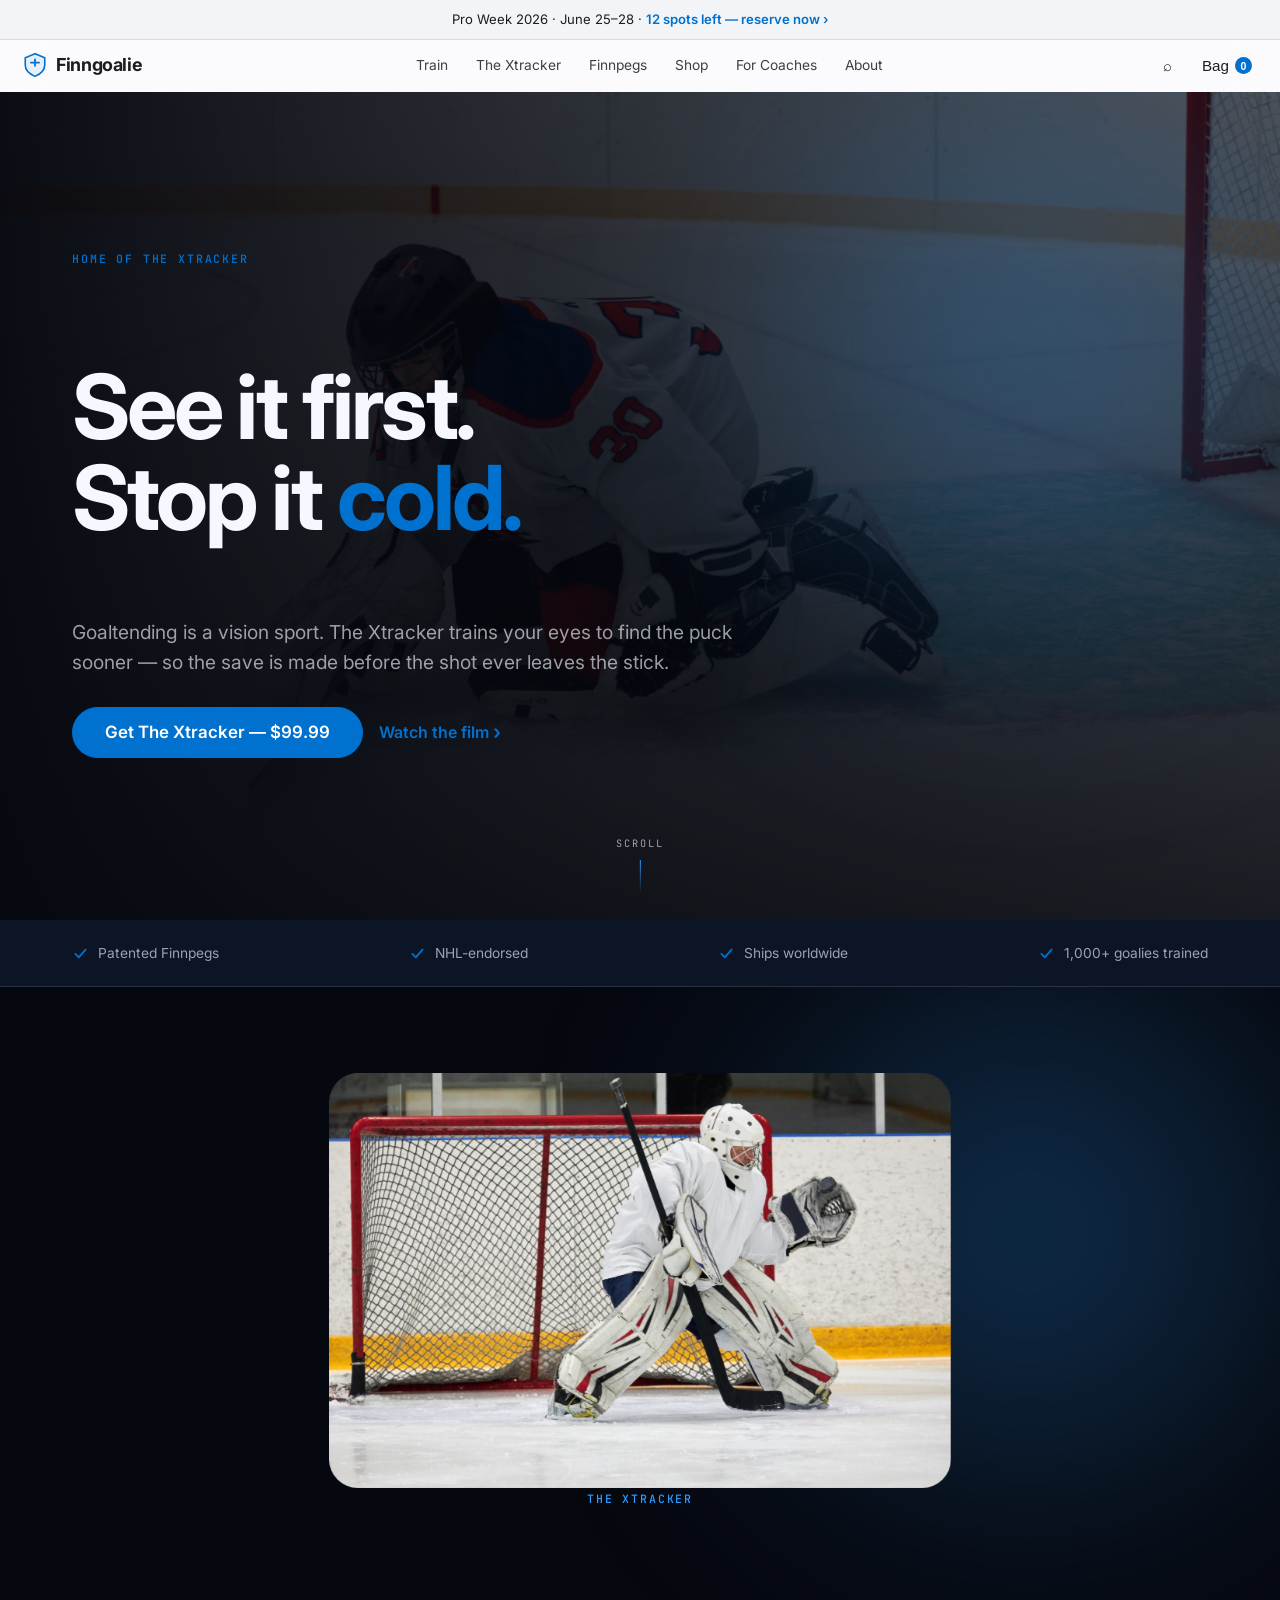
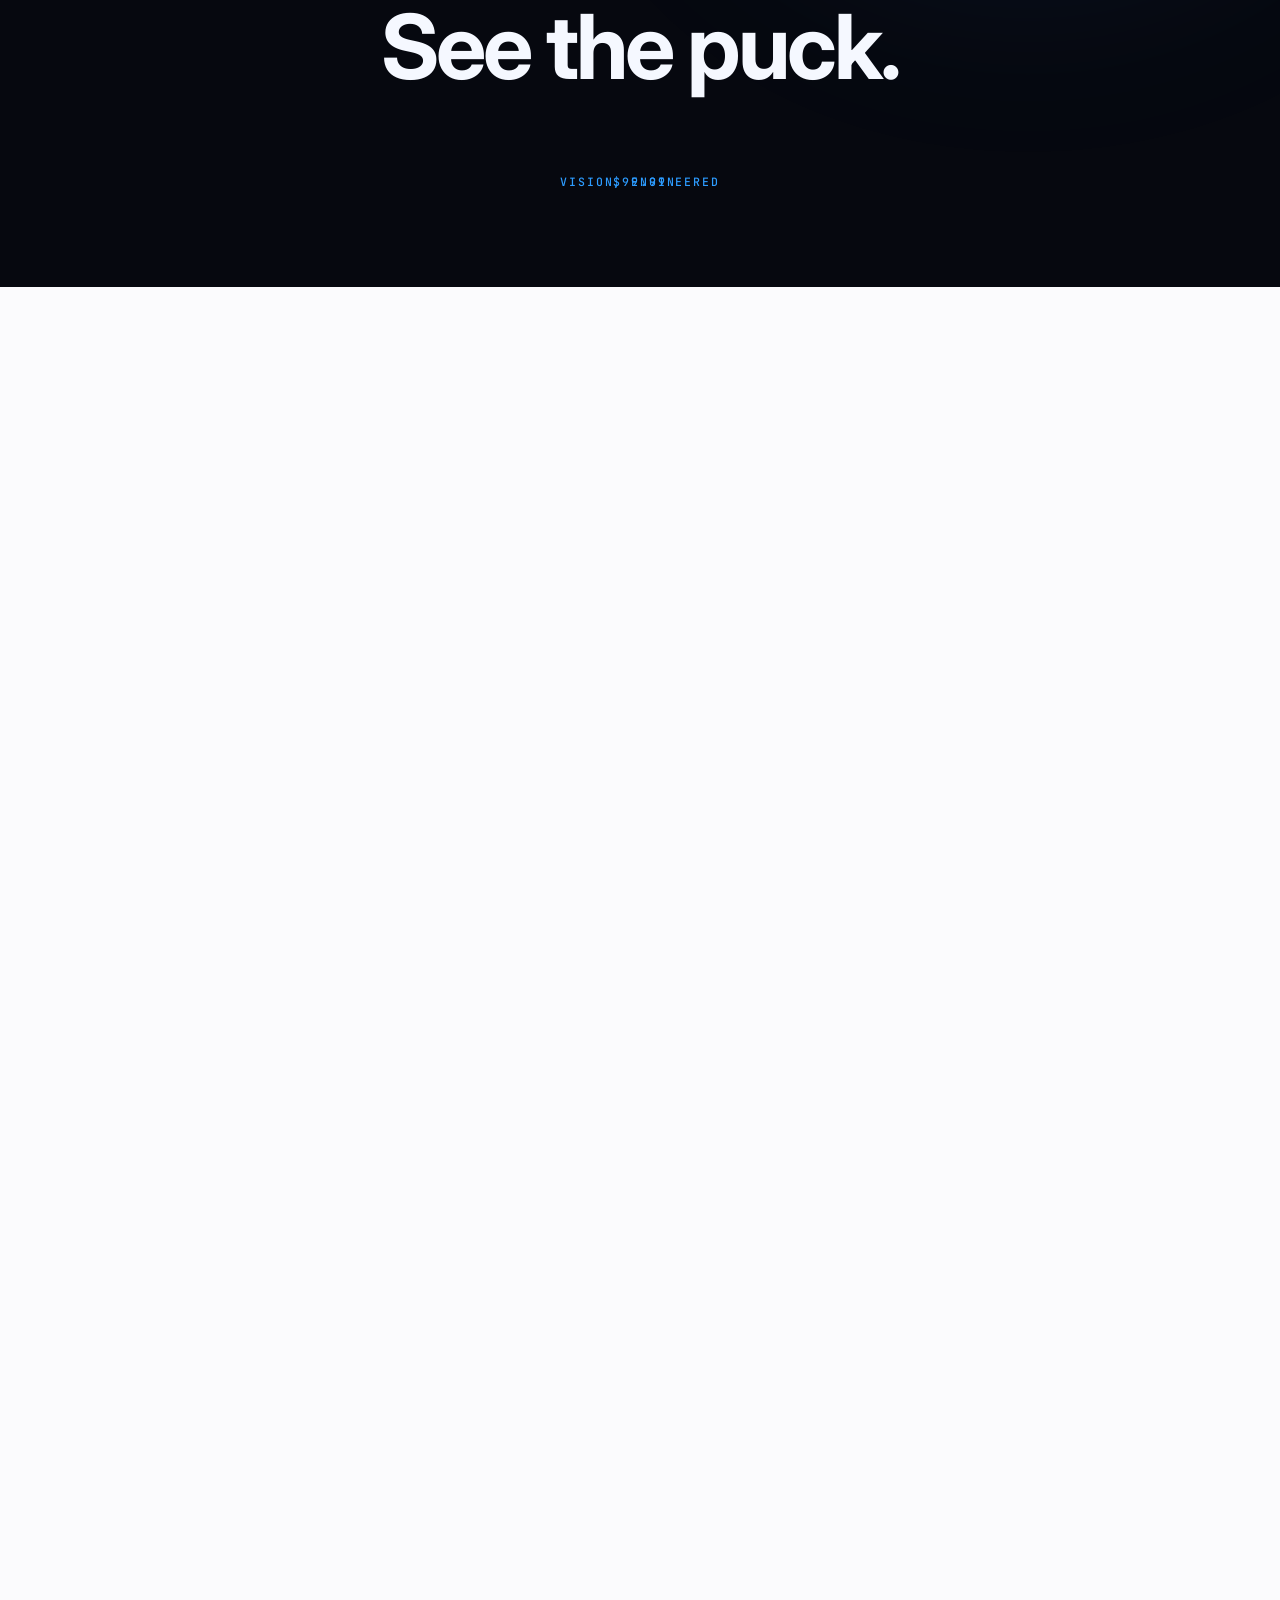
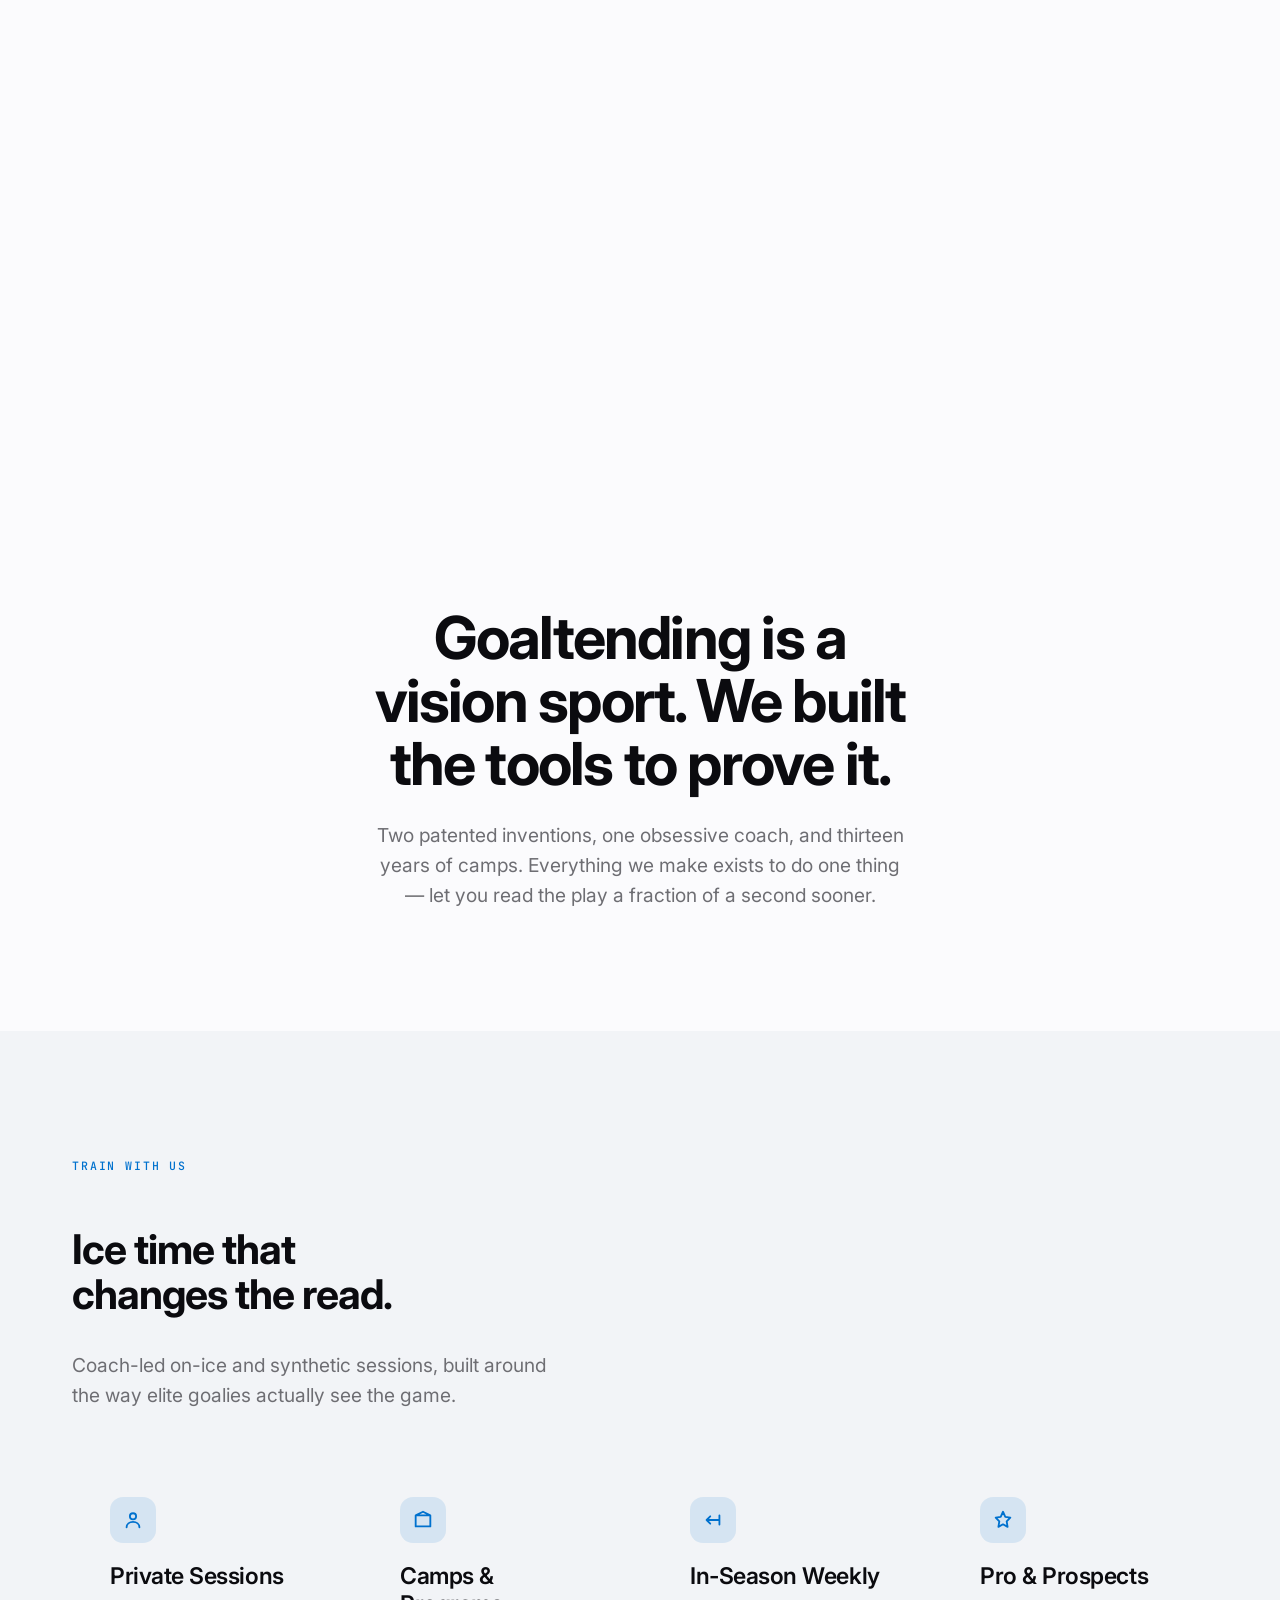
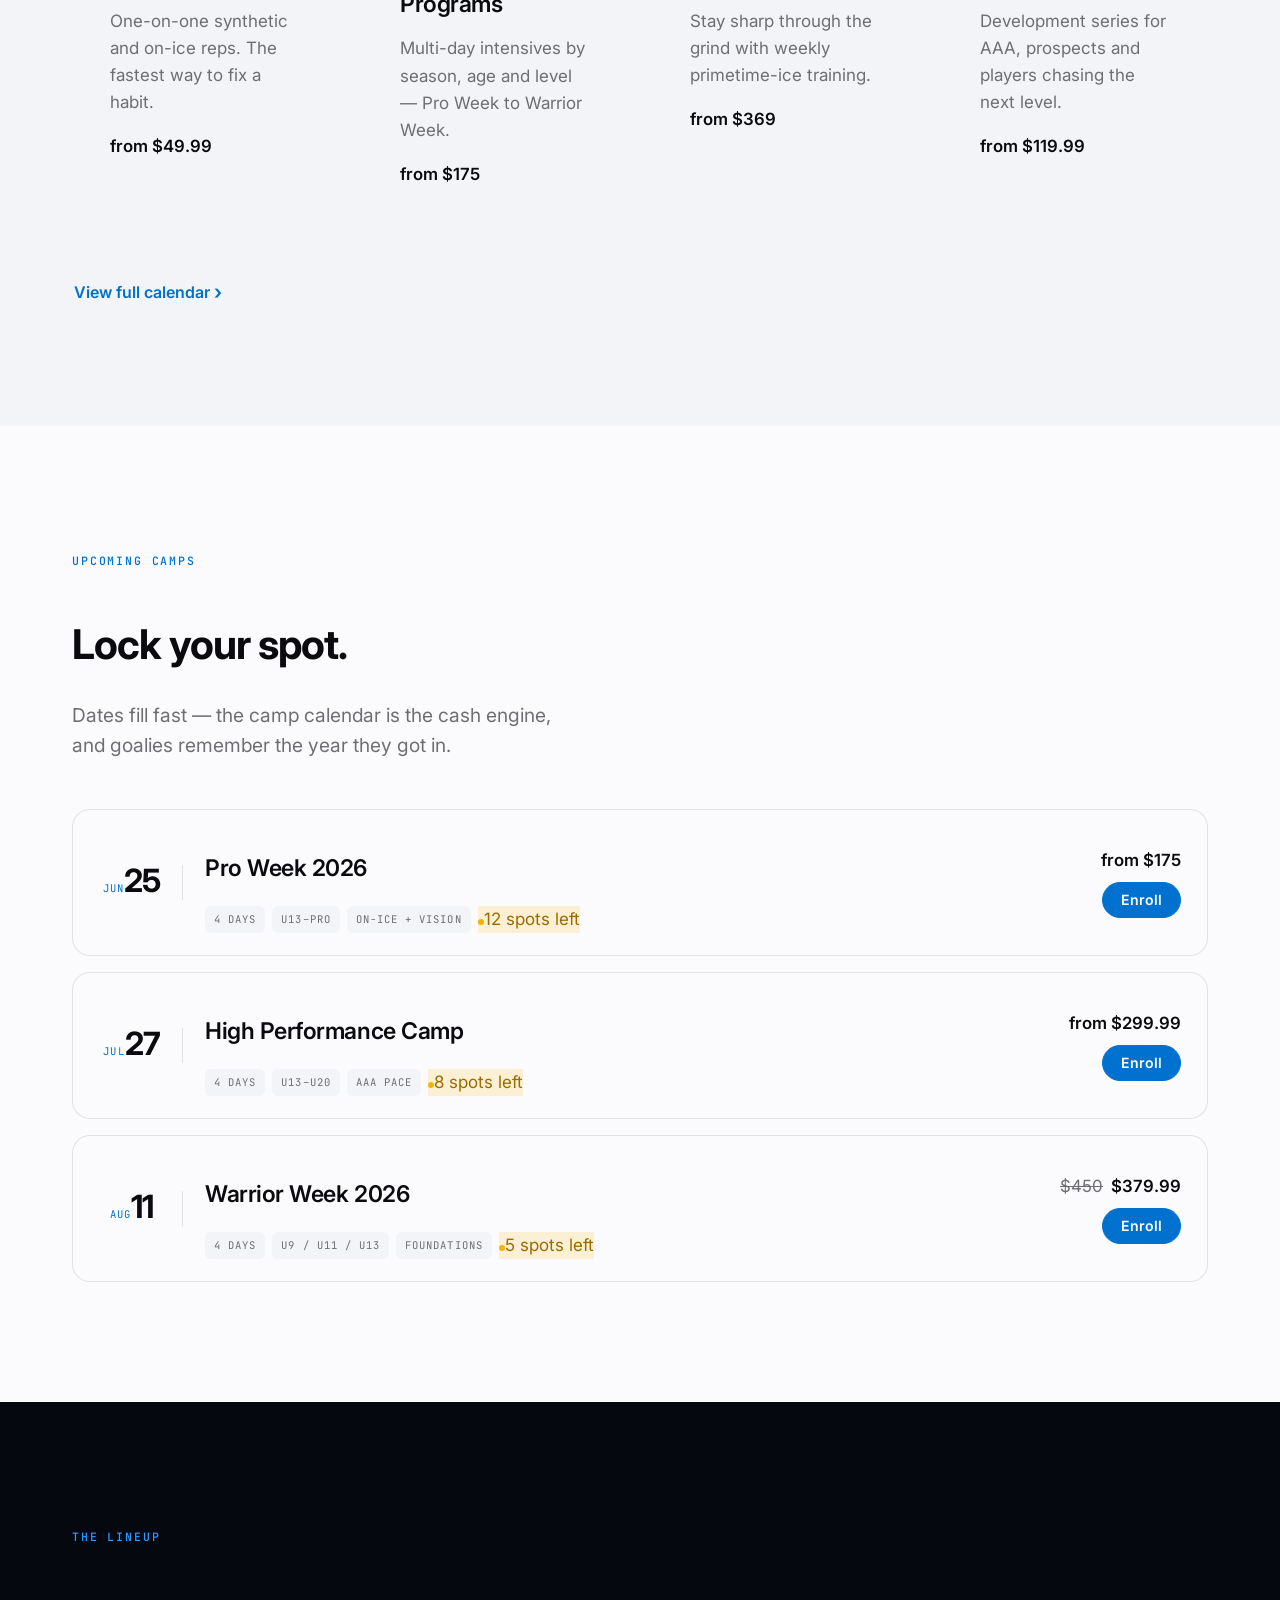
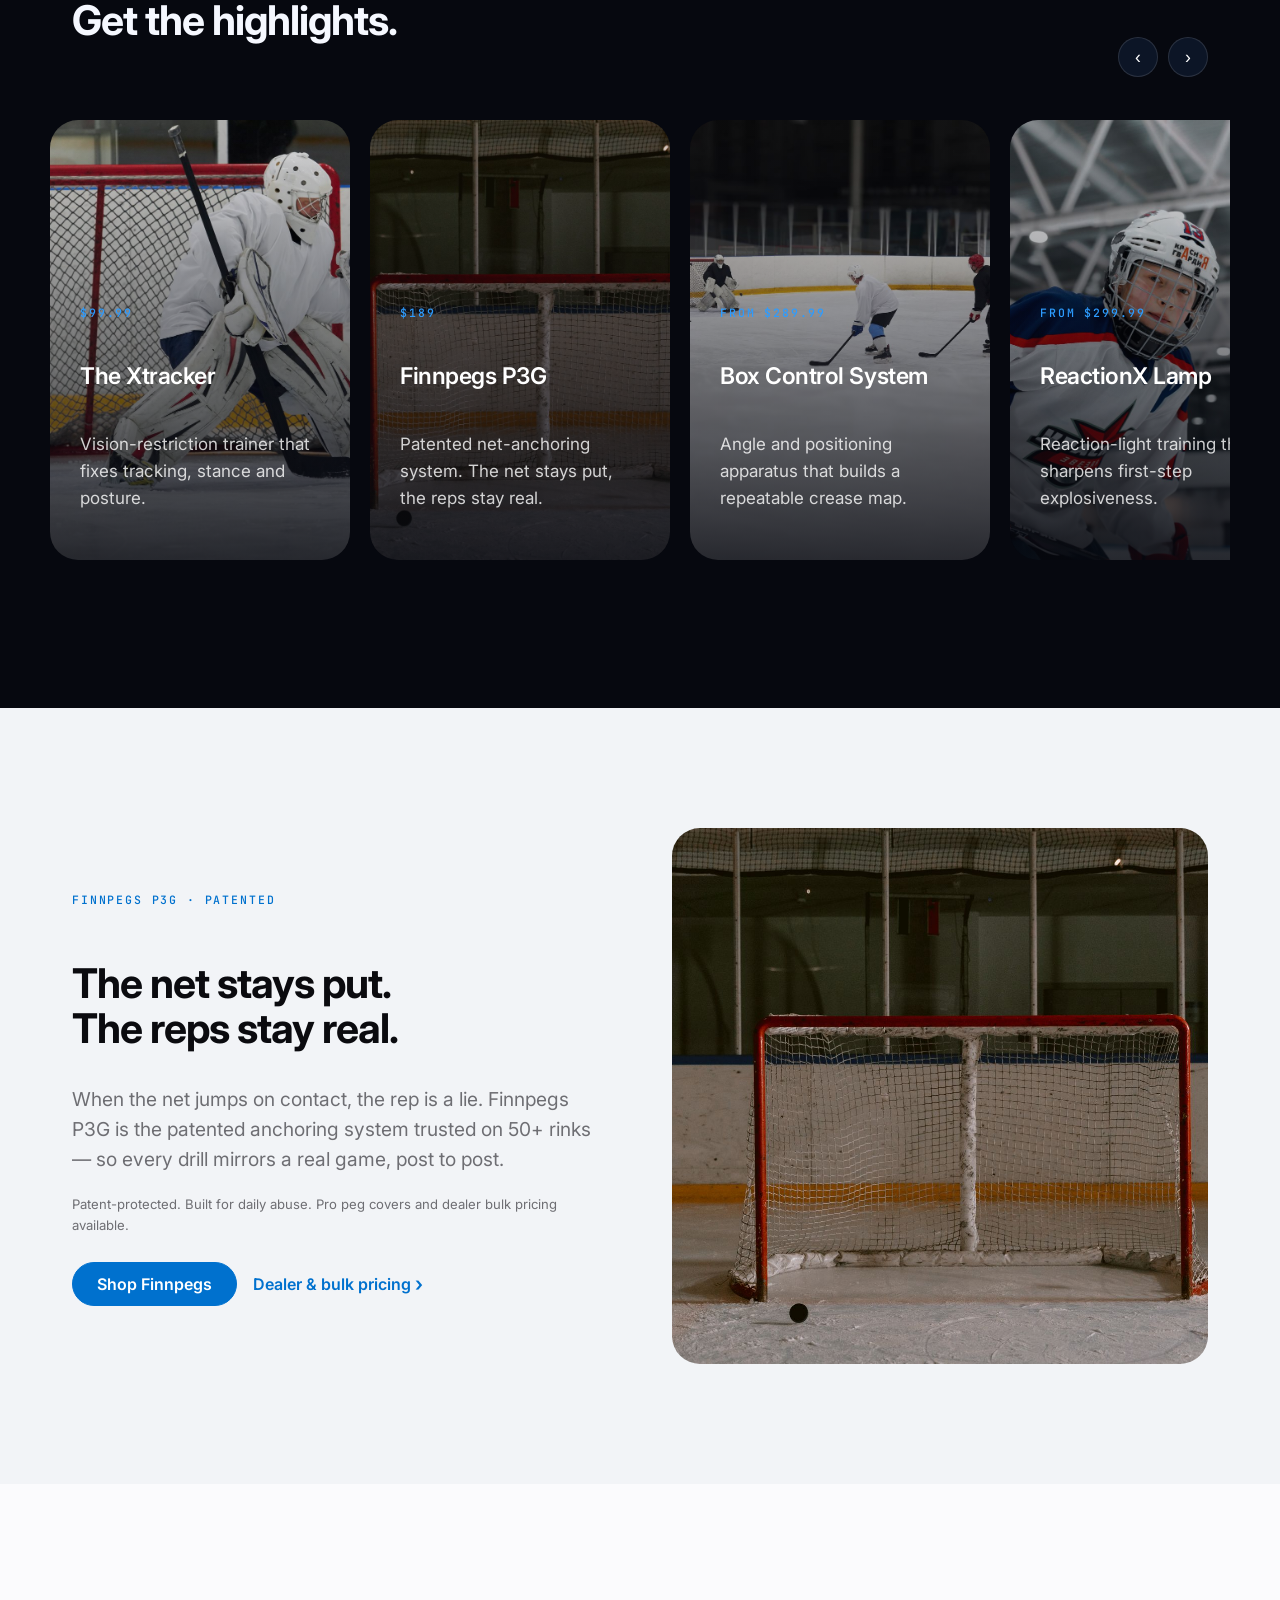
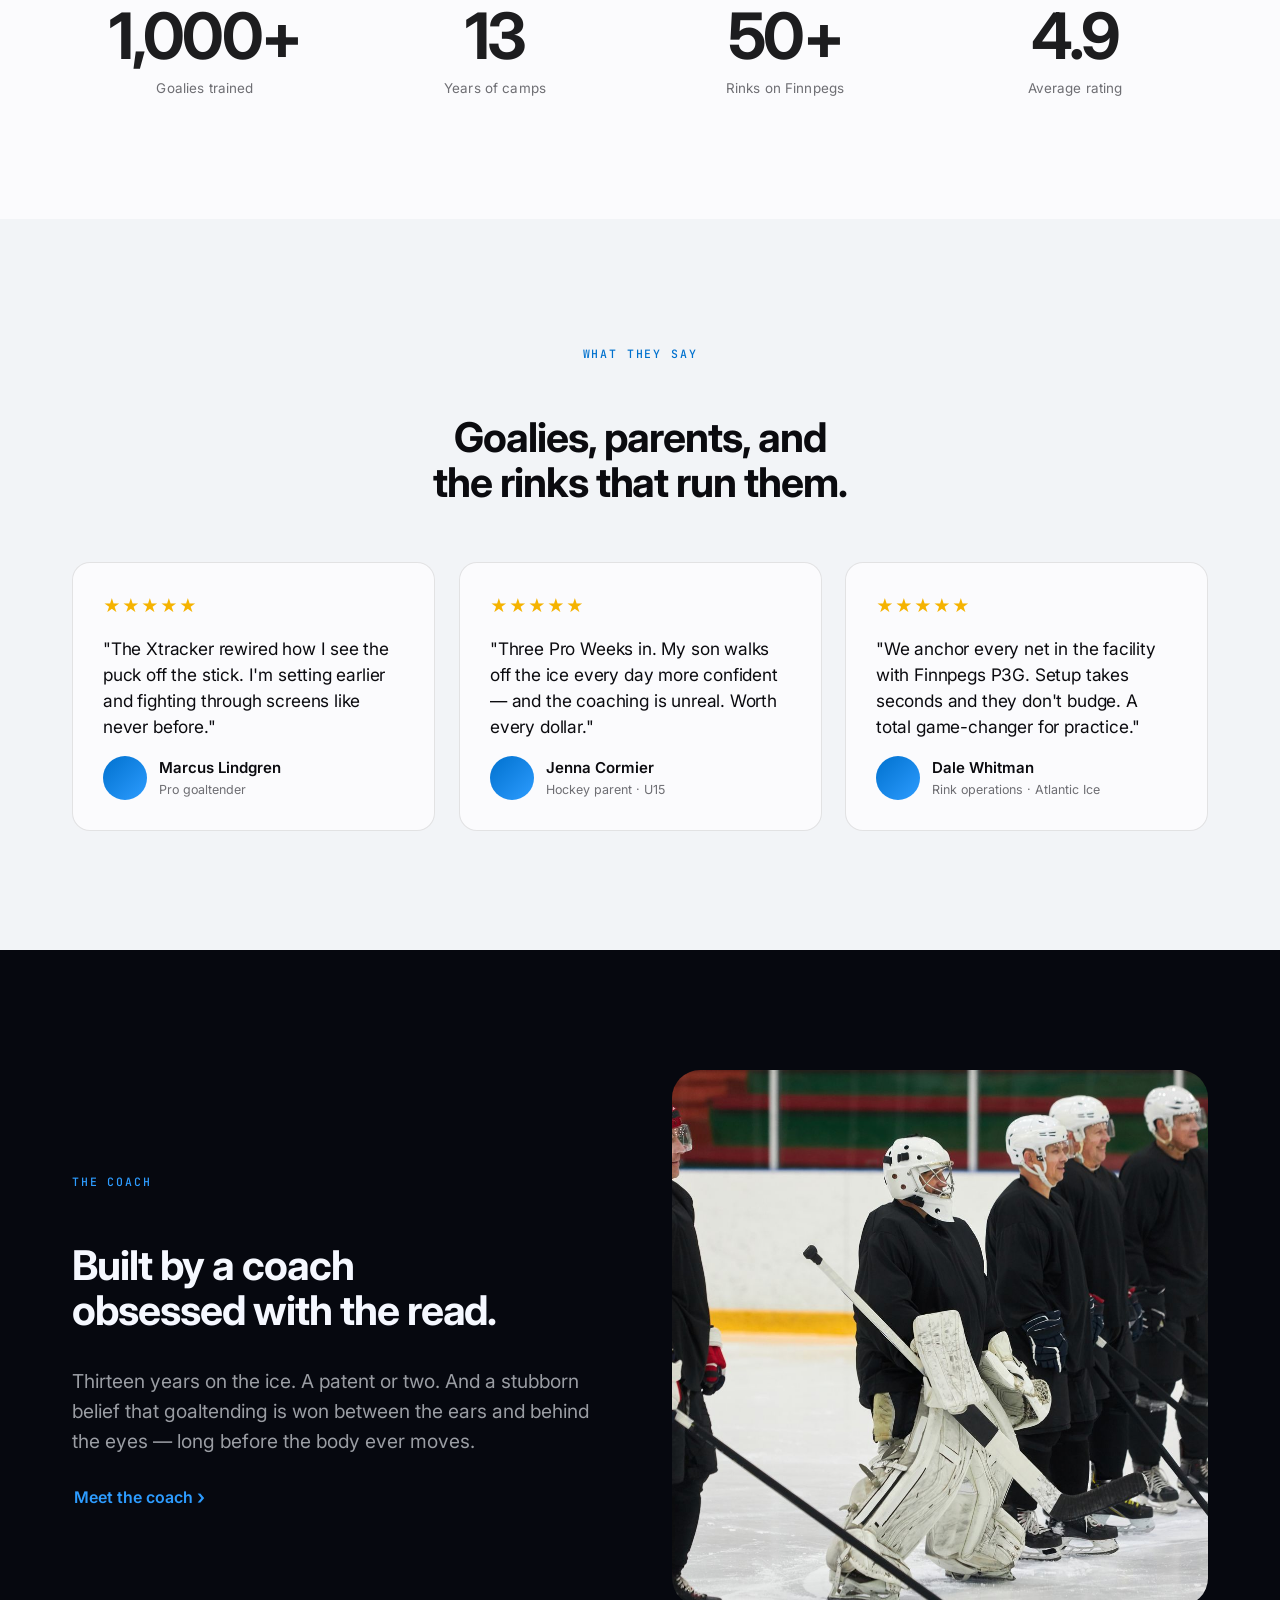
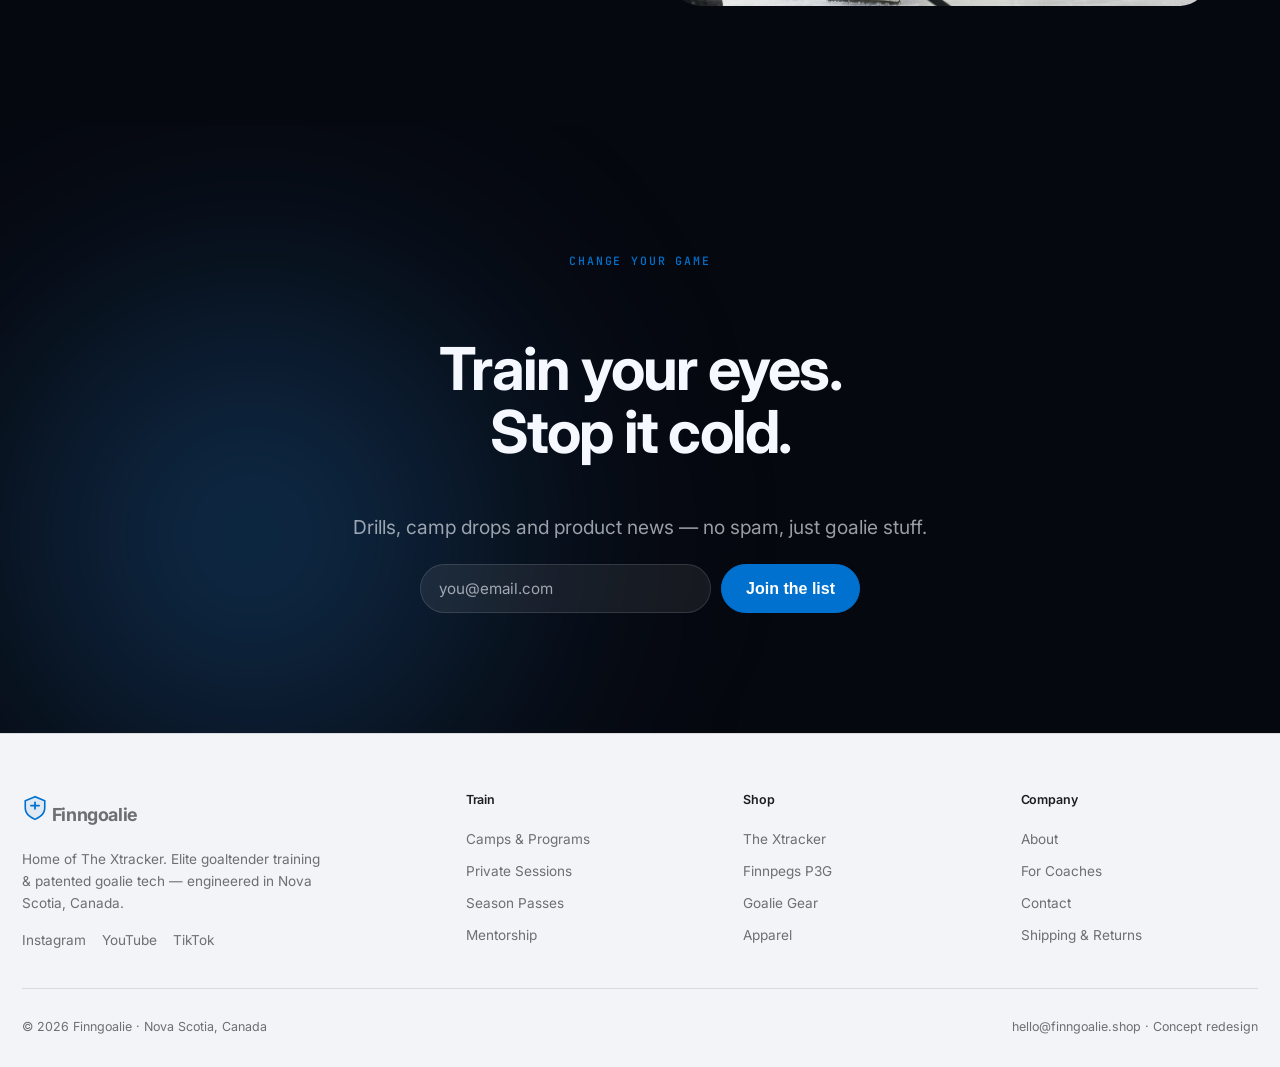
==== commit 3fd43e58: "Real hockey photography across all pages (local assets, no hotlinks)" ====
--- a/index.html
+++ b/index.html
@@ -48,7 +48,7 @@
 
 <!-- ===== 1. CINEMATIC HERO ===== -->
 <section class="hero">
-  <div class="hero-bg" style="background-image:url('https://images.unsplash.com/photo-1580692475446-c2fabbbab2c8?q=80&w=2400&auto=format&fit=crop')"></div>
+  <div class="hero-bg" style="background-image:url('assets/img/goalie-save.jpg')"></div>
   <div class="hero-glow"></div>
   <div class="wrap">
     <span class="eyebrow" data-reveal="up">Home of The Xtracker</span>
@@ -74,7 +74,7 @@
 
 <!-- ===== 3. PINNED SCROLL SEQUENCE — The Xtracker ===== -->
 <section data-pin style="height:300vh" id="xtracker"><div data-pin-stage class="dark"><div class="hero-glow"></div><div class="wrap center" style="position:relative;z-index:2">
-  <div class="pin-shot" style="margin:0 auto 30px;max-width:520px;transform:scale(calc(.72 + var(--p,0)*.5));opacity:calc(.5 + var(--p,0)*.5)"><img src="https://images.unsplash.com/photo-1606924842584-f5d2f5e3b1a8?q=80&w=1600&auto=format&fit=crop" alt="Goaltender tracking the puck in close" style="border-radius:24px"/></div>
+  <div class="pin-shot" style="margin:0 auto 30px;max-width:520px;transform:scale(calc(.72 + var(--p,0)*.5));opacity:calc(.5 + var(--p,0)*.5)"><img src="assets/img/goalie-focus.jpg" alt="Goaltender tracking the puck in close" style="border-radius:24px"/></div>
   <div style="position:relative;min-height:120px">
     <div class="beat" data-beat="0"><span class="eyebrow">The Xtracker</span><h2 class="display">See the puck.</h2></div>
     <div class="beat" data-beat="1"><span class="eyebrow">Vision, engineered</span><h2 class="display">Track the play.</h2></div>
@@ -195,22 +195,22 @@
         </div>
       </div>
       <div class="hscroll" style="margin-top:36px">
-        <div class="hcard" style="background:linear-gradient(180deg,rgba(6,8,15,.1),rgba(6,8,15,.85)),url('https://images.unsplash.com/photo-1515703407324-5f753afd8be8?q=80&w=1200&auto=format&fit=crop') center/cover">
+        <div class="hcard" style="background:linear-gradient(180deg,rgba(6,8,15,.1),rgba(6,8,15,.85)),url('assets/img/goalie-focus.jpg') center/cover">
           <span class="eyebrow">$99.99</span>
           <h3 class="h3">The Xtracker</h3>
           <p>Vision-restriction trainer that fixes tracking, stance and posture.</p>
         </div>
-        <div class="hcard" style="background:linear-gradient(180deg,rgba(6,8,15,.1),rgba(6,8,15,.85)),url('https://images.unsplash.com/photo-1578432014316-48b448d79d57?q=80&w=1200&auto=format&fit=crop') center/cover">
+        <div class="hcard" style="background:linear-gradient(180deg,rgba(6,8,15,.1),rgba(6,8,15,.85)),url('assets/img/net.jpg') center/cover">
           <span class="eyebrow">$189</span>
           <h3 class="h3">Finnpegs P3G</h3>
           <p>Patented net-anchoring system. The net stays put, the reps stay real.</p>
         </div>
-        <div class="hcard" style="background:linear-gradient(180deg,rgba(6,8,15,.1),rgba(6,8,15,.85)),url('https://images.unsplash.com/photo-1554290712-e640351074bd?q=80&w=1200&auto=format&fit=crop') center/cover">
+        <div class="hcard" style="background:linear-gradient(180deg,rgba(6,8,15,.1),rgba(6,8,15,.85)),url('assets/img/training.jpg') center/cover">
           <span class="eyebrow">from $289.99</span>
           <h3 class="h3">Box Control System</h3>
           <p>Angle and positioning apparatus that builds a repeatable crease map.</p>
         </div>
-        <div class="hcard" style="background:linear-gradient(180deg,rgba(6,8,15,.1),rgba(6,8,15,.85)),url('https://images.unsplash.com/photo-1593766787879-e8c78e09cbc7?q=80&w=1200&auto=format&fit=crop') center/cover">
+        <div class="hcard" style="background:linear-gradient(180deg,rgba(6,8,15,.1),rgba(6,8,15,.85)),url('assets/img/mask.jpg') center/cover">
           <span class="eyebrow">from $299.99</span>
           <h3 class="h3">ReactionX Lamp</h3>
           <p>Reaction-light training that sharpens first-step explosiveness.</p>
@@ -235,7 +235,7 @@
         </div>
       </div>
       <div class="split-media" data-reveal="right">
-        <img src="https://images.unsplash.com/photo-1517649763962-0c623066013b?q=80&w=1400&auto=format&fit=crop" alt="Hockey net anchored on the ice" />
+        <img src="assets/img/net.jpg" alt="Hockey net anchored on the ice" />
       </div>
     </div>
   </div>
@@ -314,7 +314,7 @@
         </div>
       </div>
       <div class="split-media" data-reveal="left">
-        <img src="https://images.unsplash.com/photo-1551958219-acbc608c6377?q=80&w=1400&auto=format&fit=crop" alt="Goalie coach on the bench" />
+        <img src="assets/img/coach.jpg" alt="Goalie coach on the bench" />
       </div>
     </div>
   </div>
--- a/styles.css
+++ b/styles.css
@@ -126,8 +126,10 @@
 
 /* ---------- hero ---------- */
 .hero{position:relative;min-height:92vh;display:flex;align-items:center;overflow:hidden;background:var(--night);color:var(--on-night)}
-.hero-bg{position:absolute;inset:0;background-size:cover;background-position:center;opacity:.5}
-.hero-bg::after{content:"";position:absolute;inset:0;background:linear-gradient(180deg,rgba(6,8,15,.45),rgba(6,8,15,.92))}
+.hero-bg{position:absolute;inset:0;background-size:cover;background-position:center;opacity:.62}
+.hero-bg::after{content:"";position:absolute;inset:0;background:
+  linear-gradient(90deg,rgba(6,8,15,.94) 0%,rgba(6,8,15,.6) 48%,rgba(6,8,15,.28) 100%),
+  linear-gradient(180deg,rgba(6,8,15,.25),rgba(6,8,15,.82))}
 .hero-glow{position:absolute;width:760px;height:760px;border-radius:50%;filter:blur(120px);
   background:radial-gradient(circle,rgba(45,156,255,.35),transparent 65%);top:-15%;right:-10%;pointer-events:none}
 .hero .wrap{position:relative;z-index:2;width:100%;padding-top:80px;padding-bottom:90px}
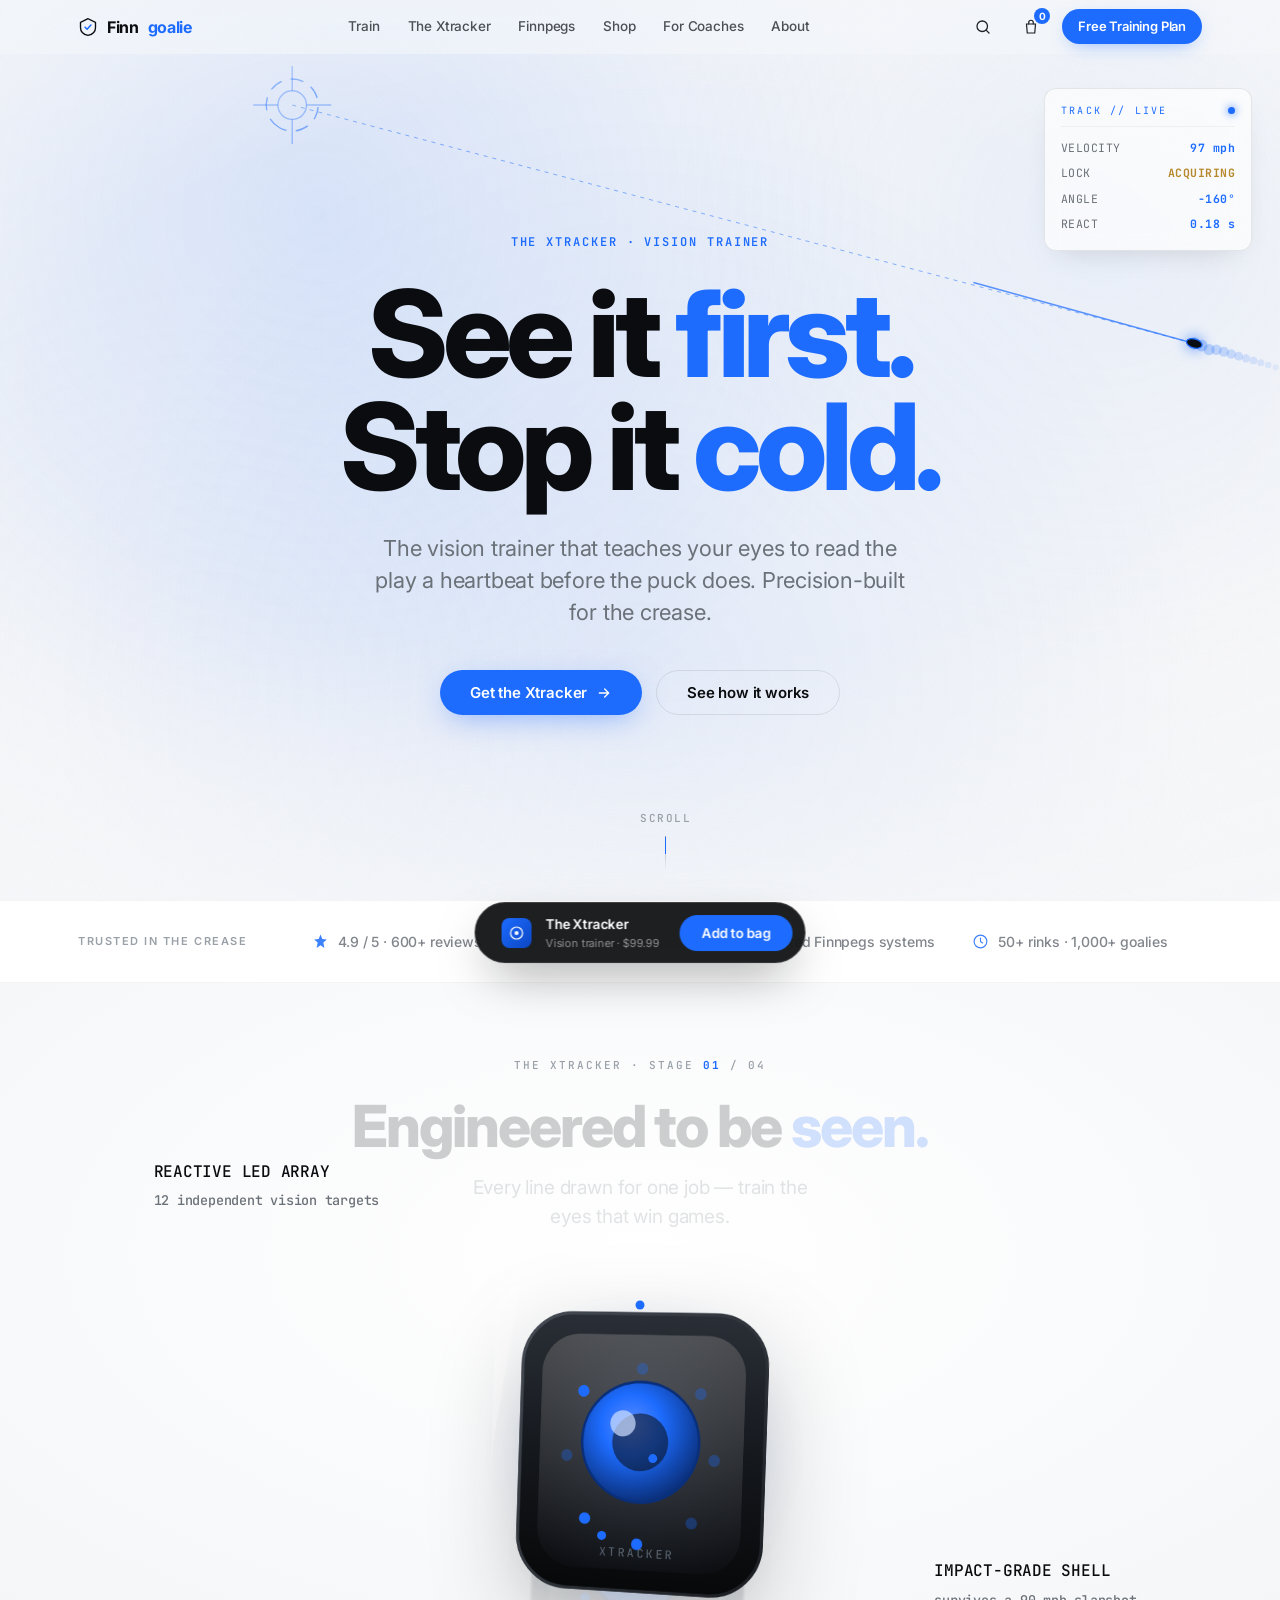
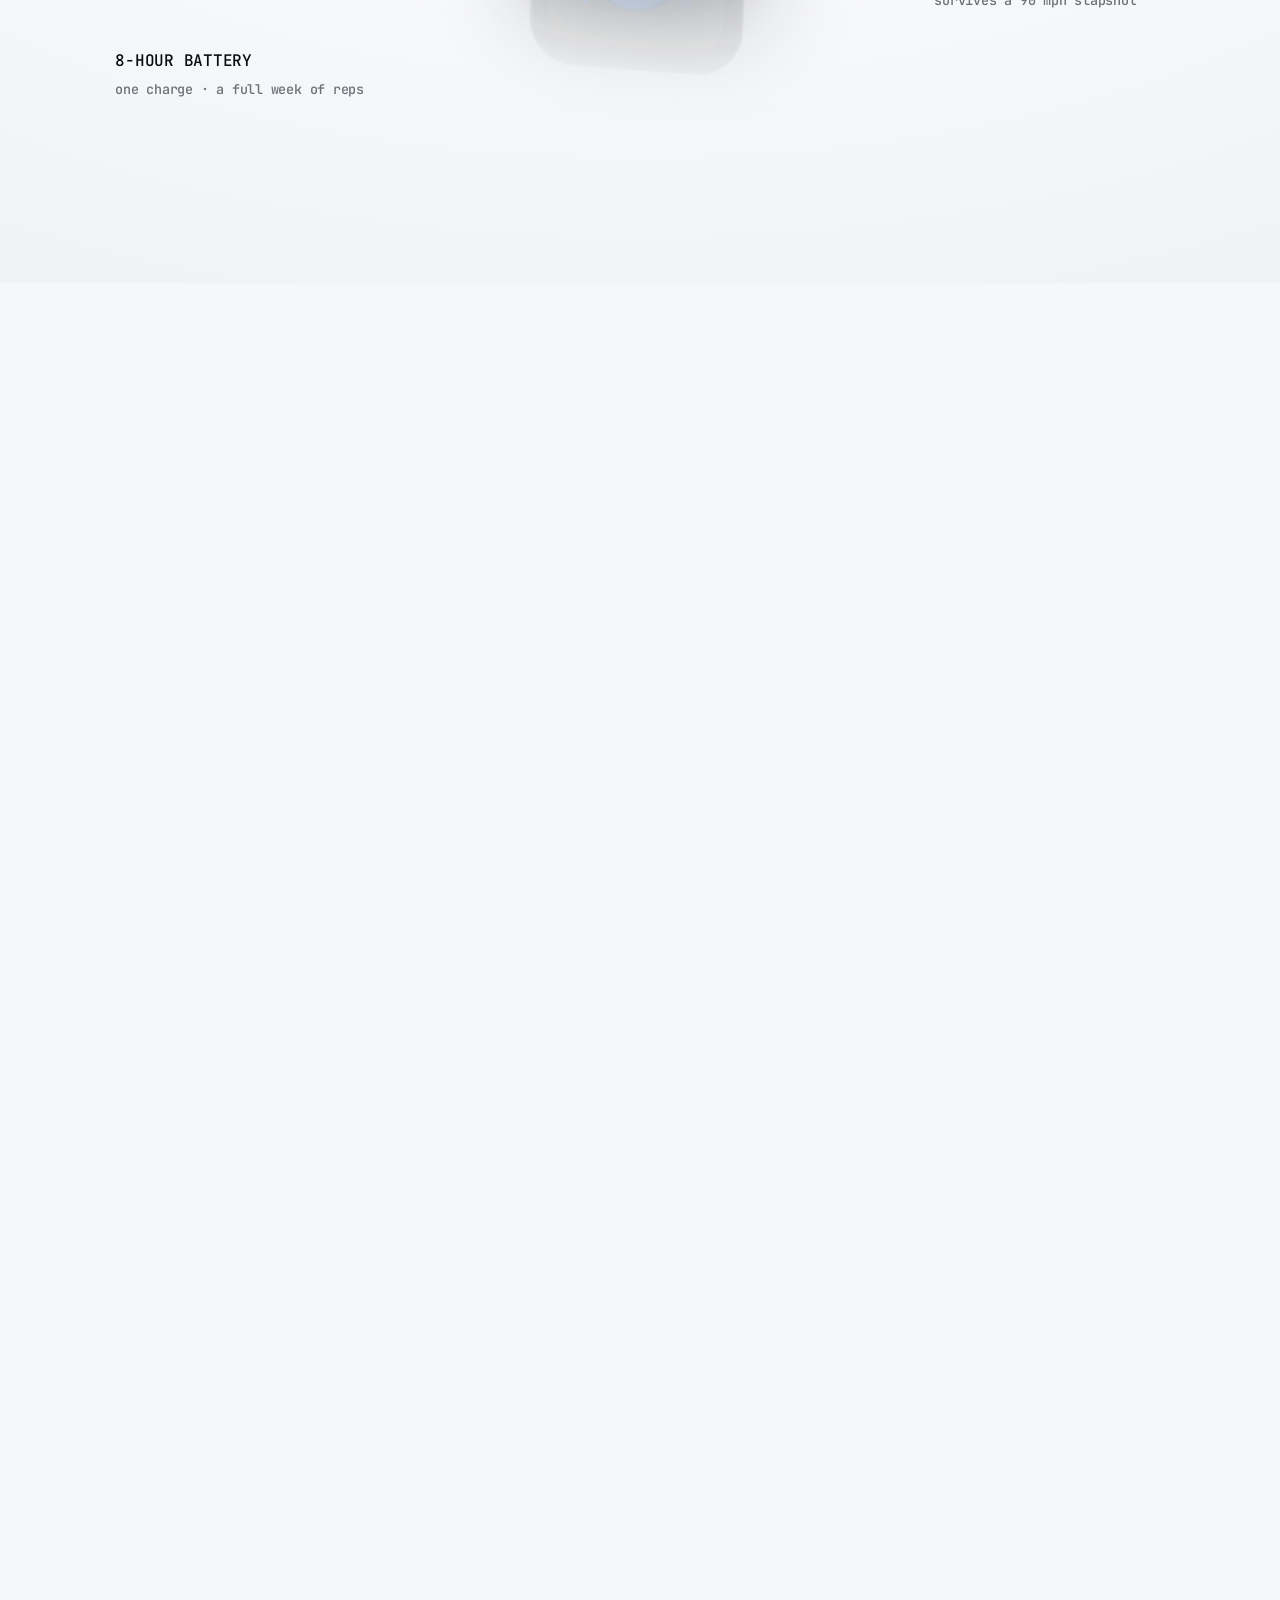
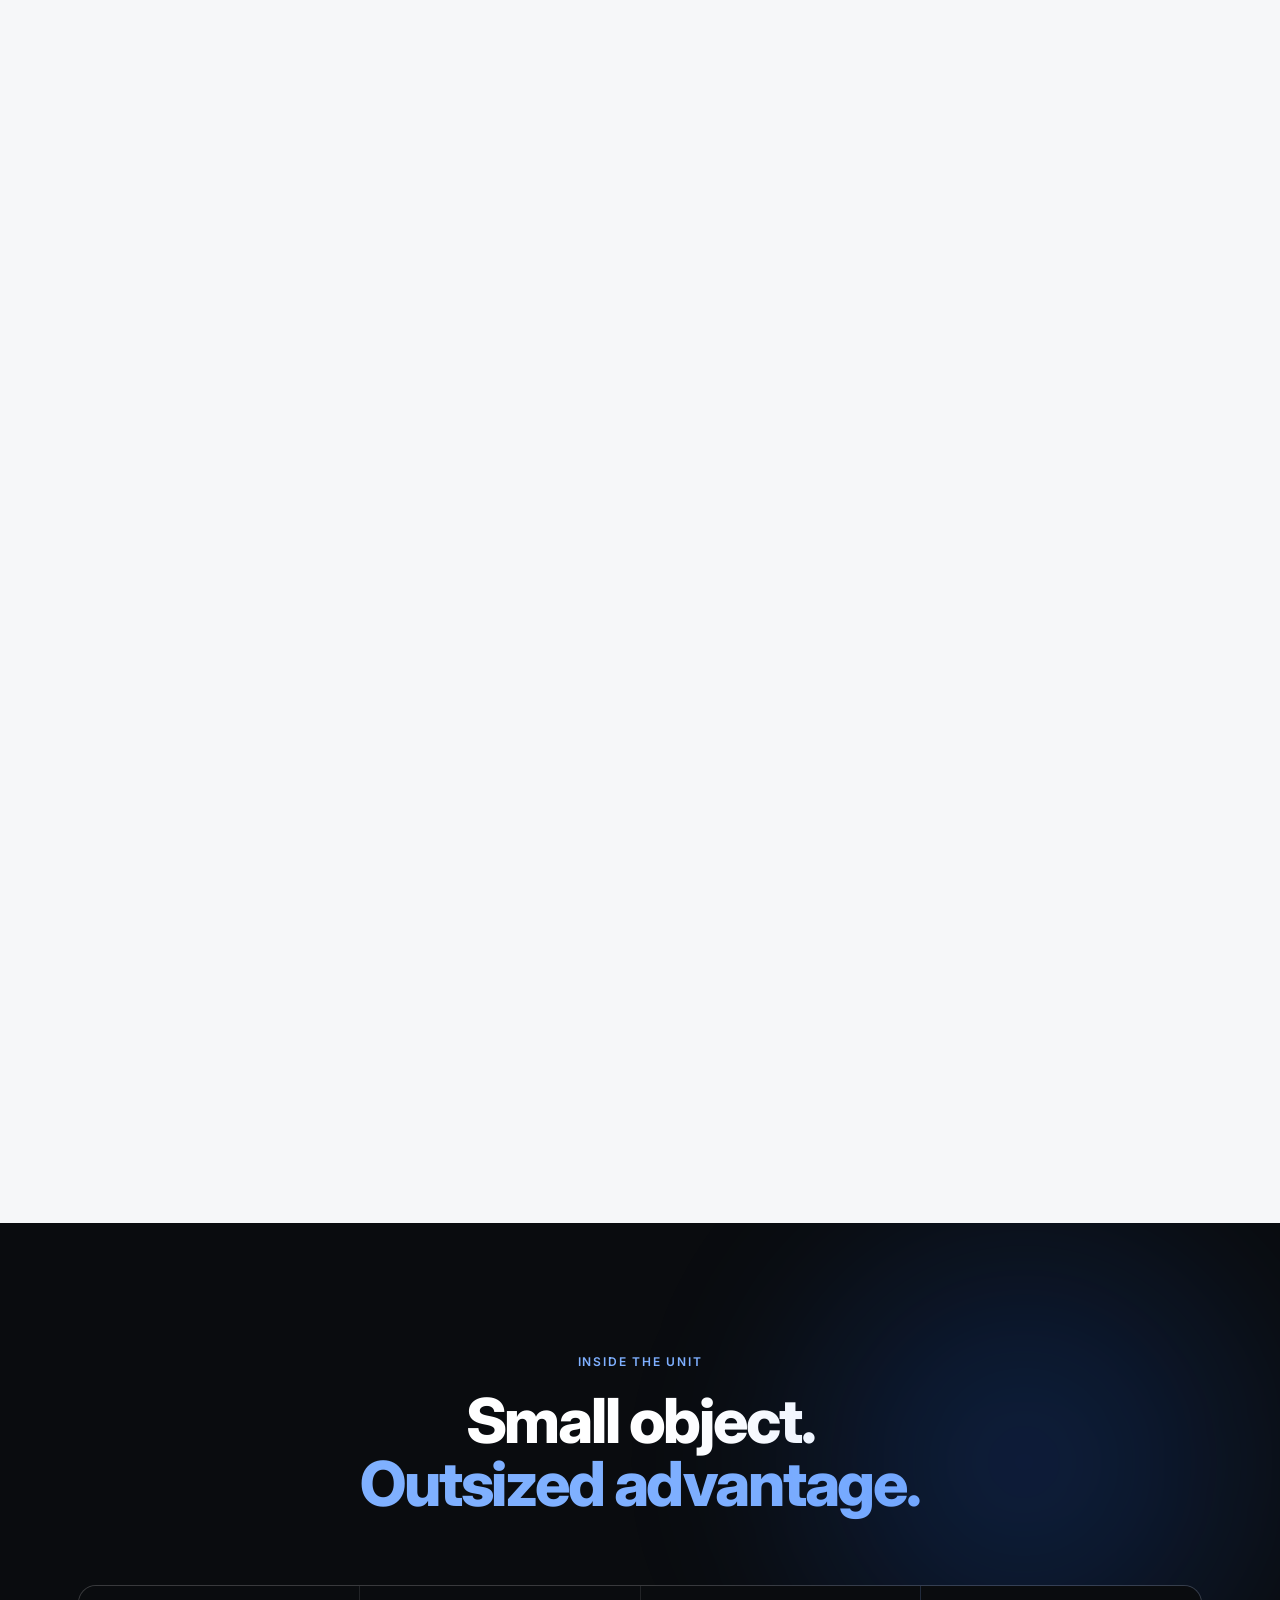
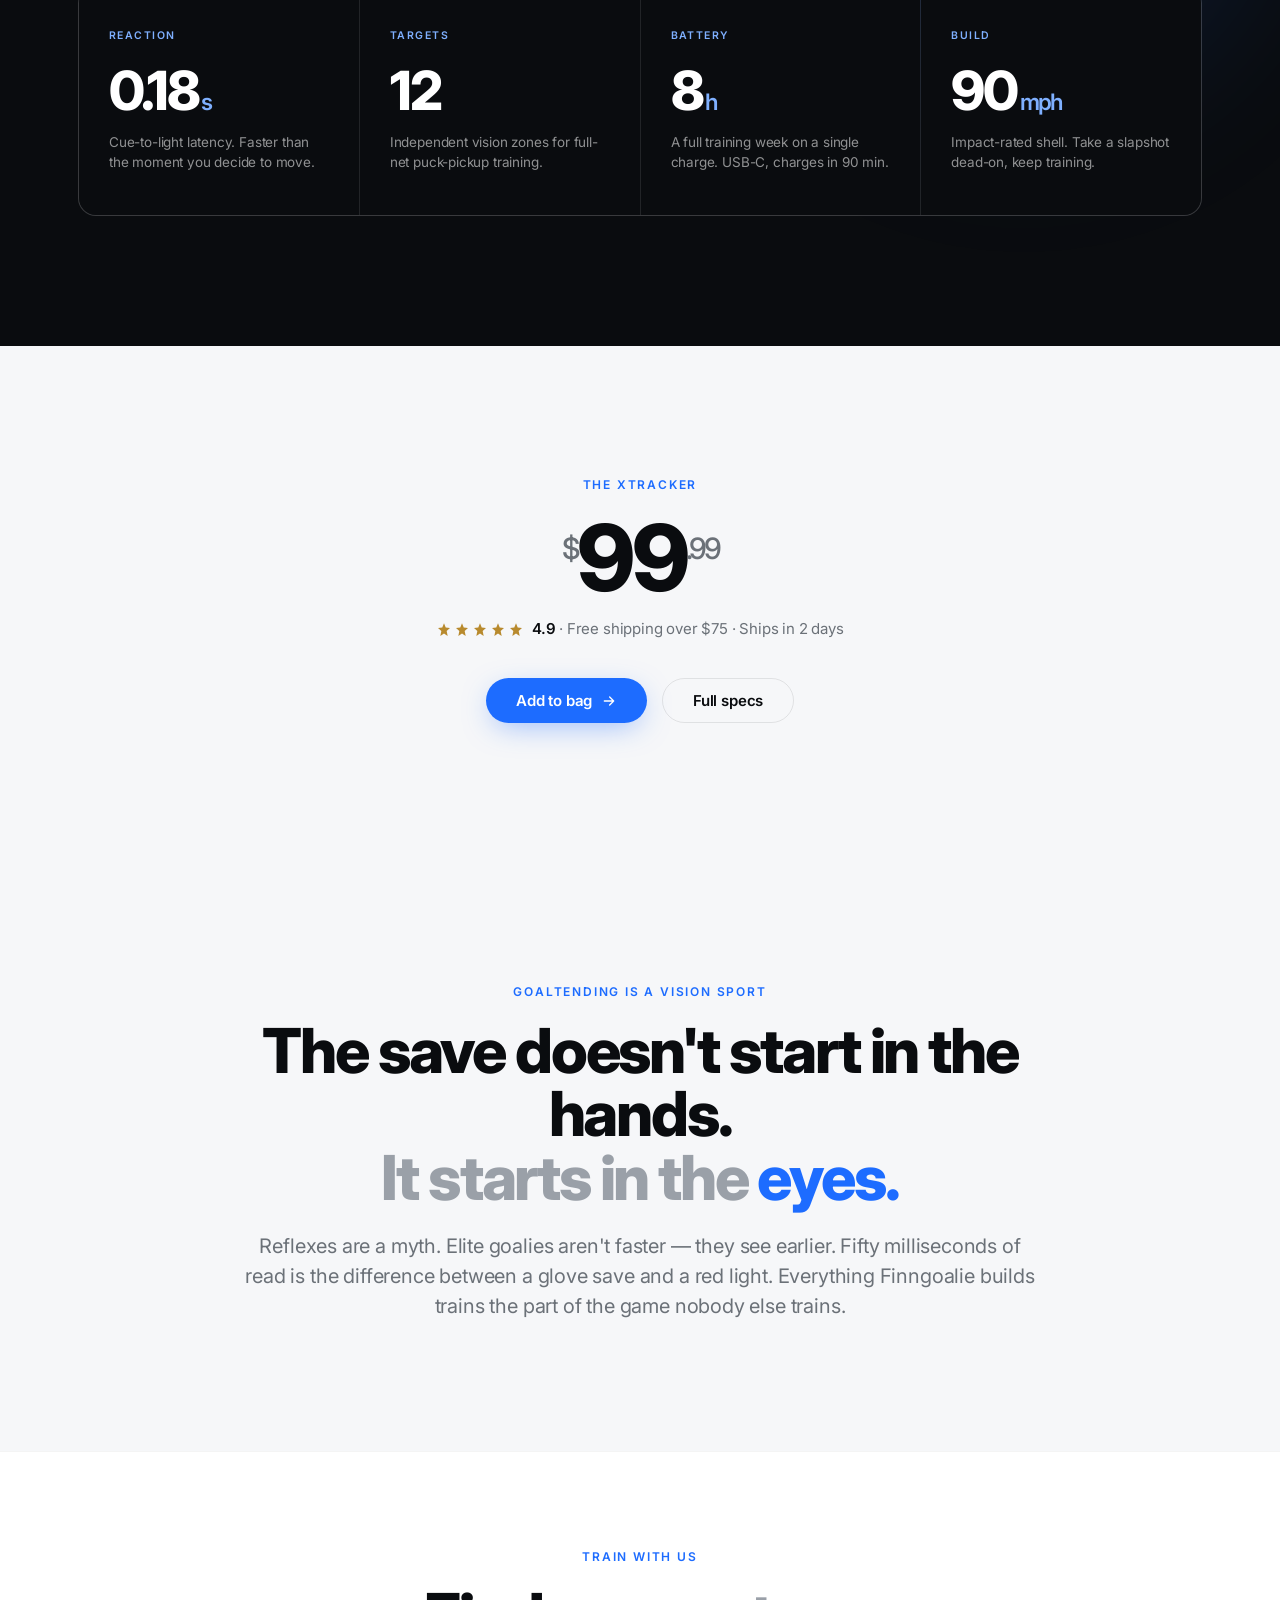
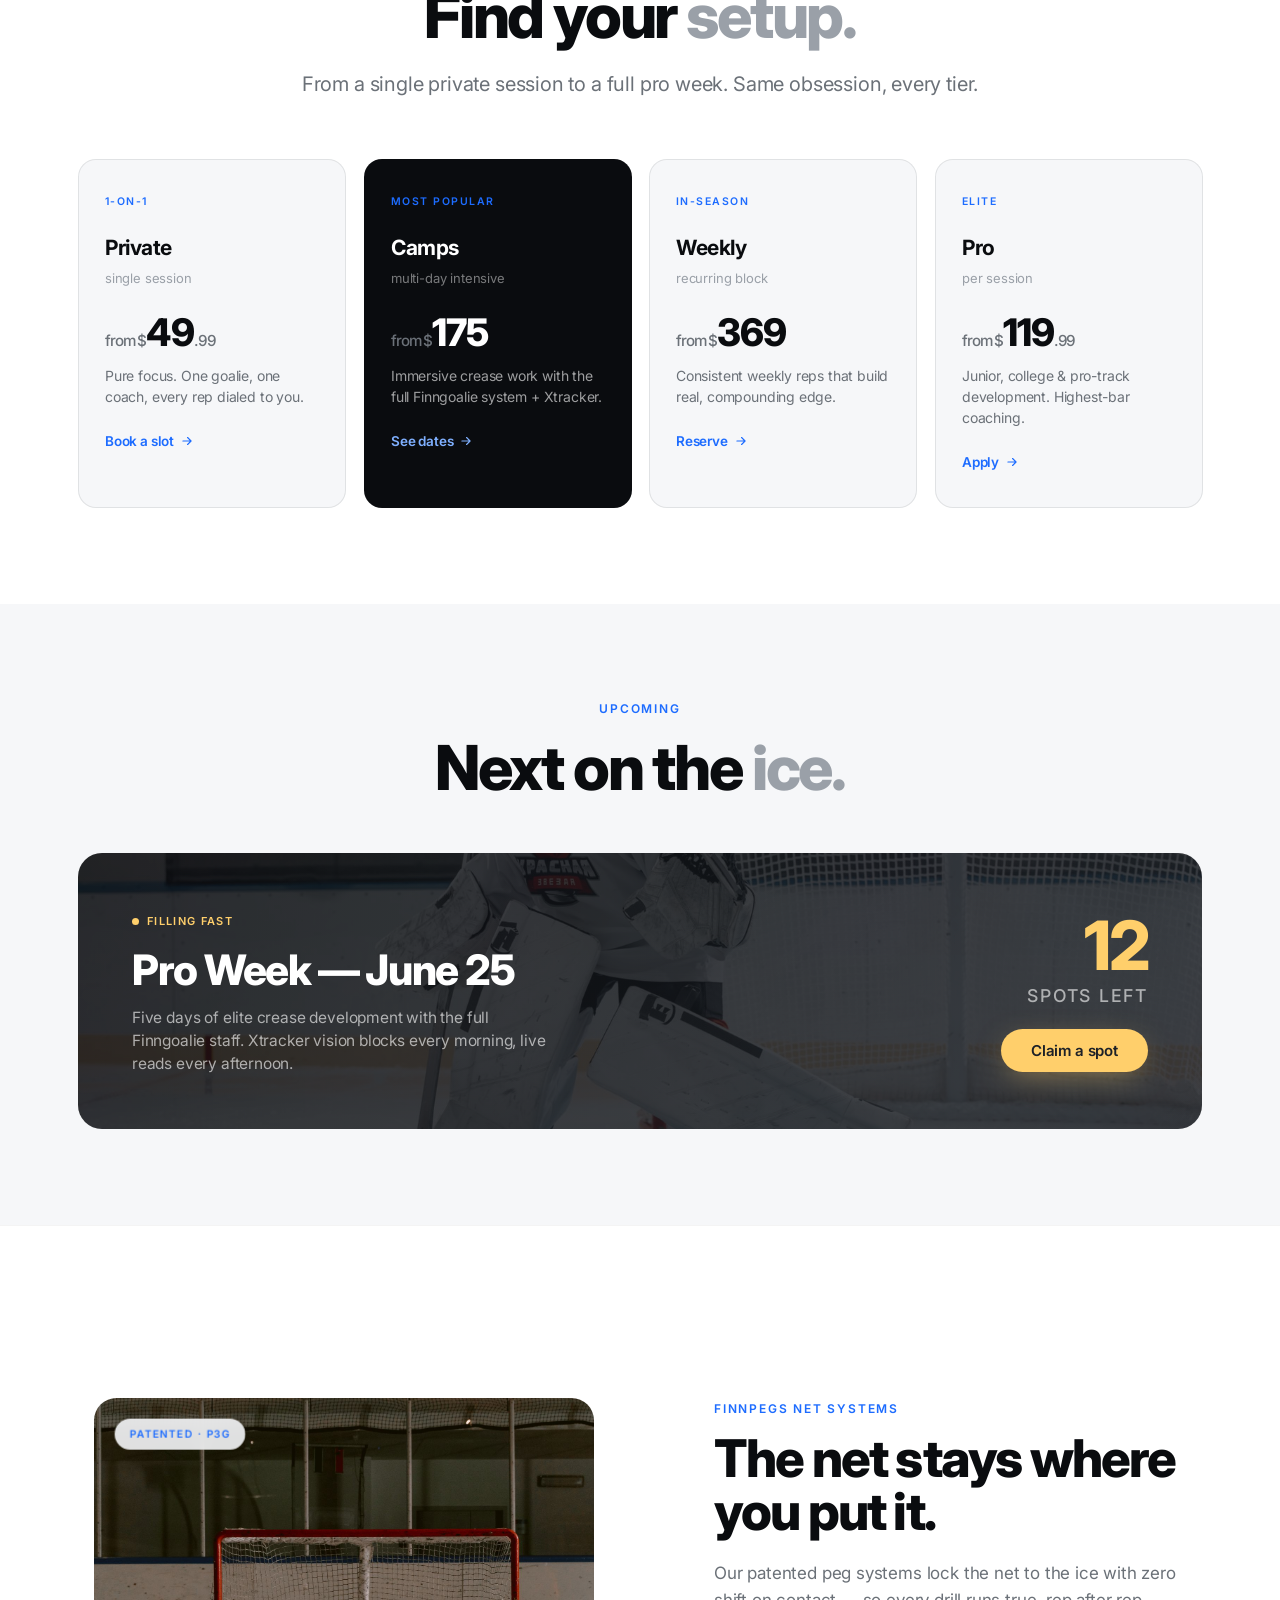
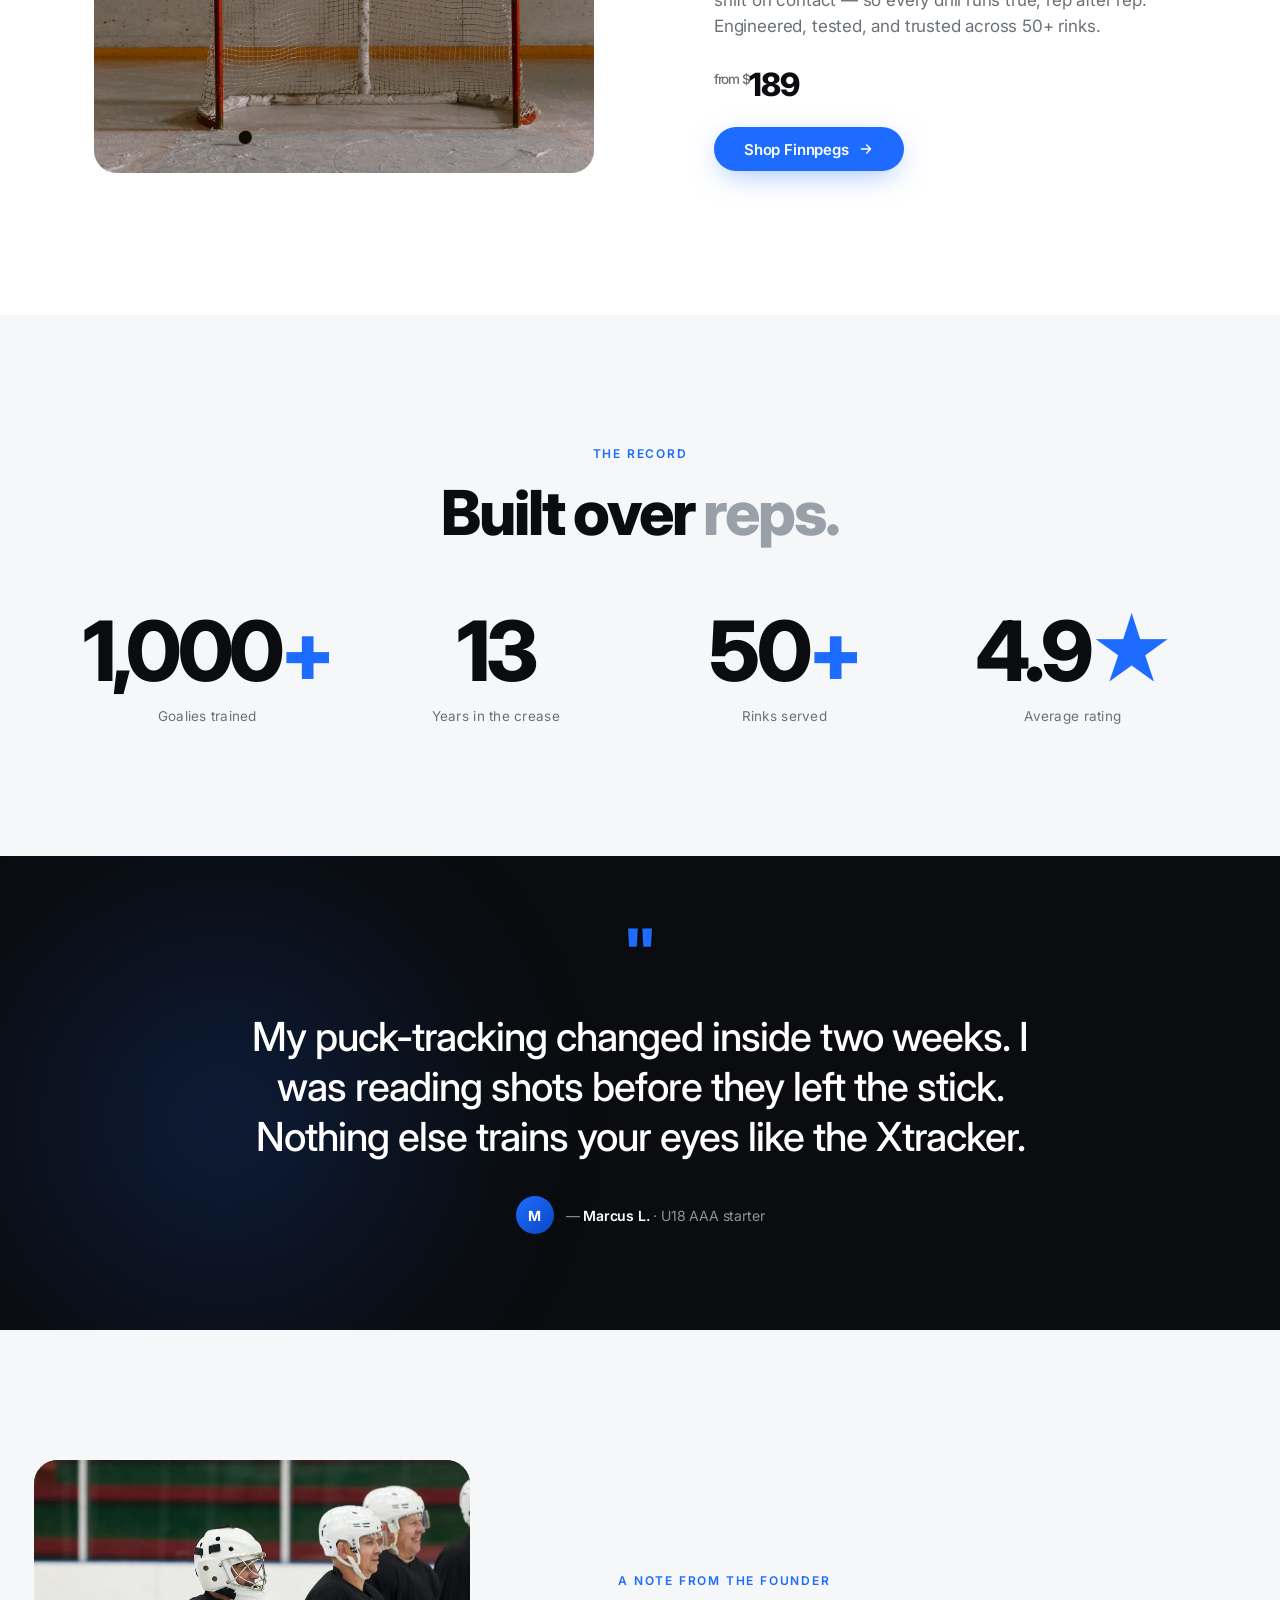
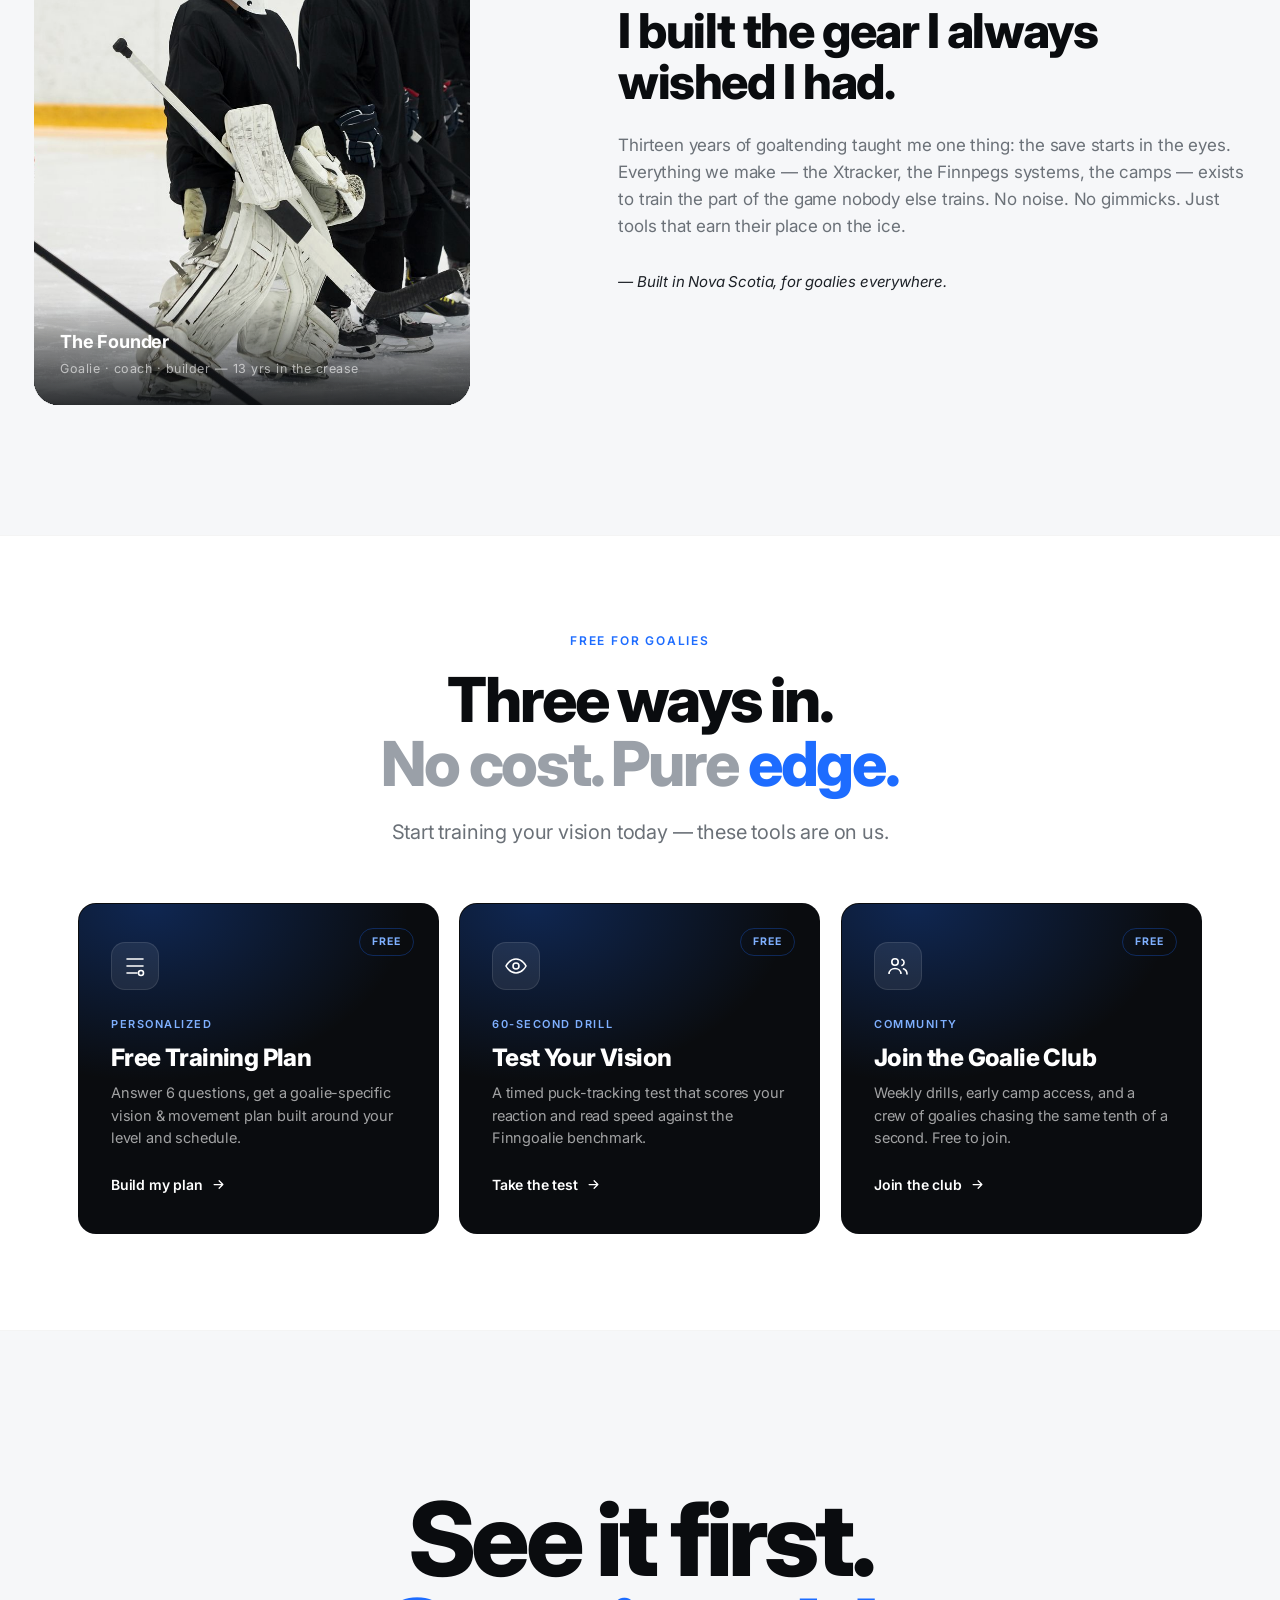
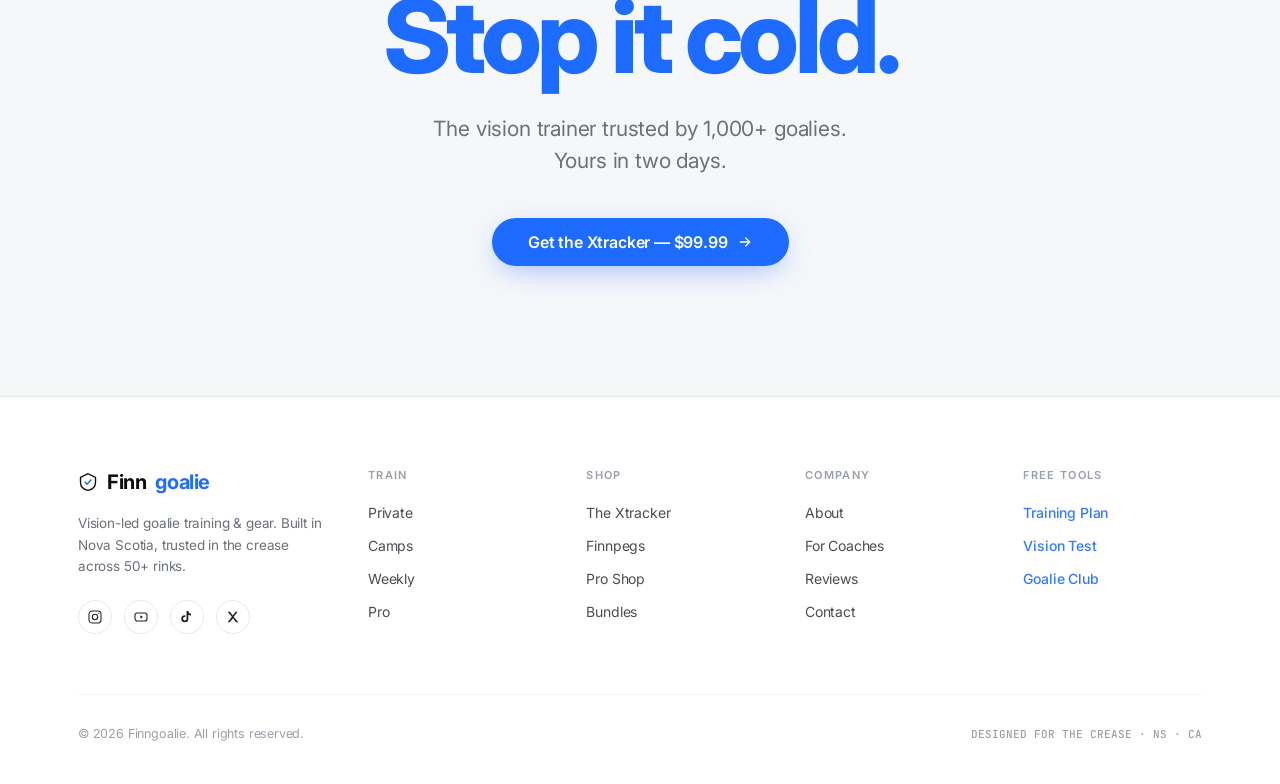
==== commit 1aacb4f9: "v3 $1M rebuild: Apple-grade system + custom puck-tracker + 4 conversion funnels (plan/vision-test/cl" ====
--- a/index.html
+++ b/index.html
@@ -1,25 +1,30 @@
 <!DOCTYPE html>
 <html lang="en">
 <head>
-  <meta charset="UTF-8" />
-  <meta name="viewport" content="width=device-width, initial-scale=1.0" />
-  <title>Finngoalie — Home of The Xtracker · Elite Goaltending Gear &amp; Training</title>
-  <meta name="description" content="See it first. Stop it cold. The Xtracker, patented Finnpegs, and elite goaltender training — engineered for goalies who win with their eyes." />
-  <link rel="preconnect" href="https://fonts.googleapis.com"><link rel="preconnect" href="https://fonts.gstatic.com" crossorigin>
-  <link href="https://fonts.googleapis.com/css2?family=Inter:wght@400;500;600;700&family=JetBrains+Mono:wght@400;500&display=swap" rel="stylesheet">
-  <link rel="stylesheet" href="styles.css" />
+<meta charset="UTF-8">
+<meta name="viewport" content="width=device-width, initial-scale=1.0, viewport-fit=cover">
+<title>Finngoalie — The Xtracker. See it first. Stop it cold.</title>
+<meta name="description" content="Finngoalie builds the instruments elite goaltenders train with — the Xtracker vision trainer, patented Finnpegs net systems, and pro camps. Built in Nova Scotia, trusted in the crease.">
+<link rel="preconnect" href="https://fonts.googleapis.com">
+<link rel="preconnect" href="https://fonts.gstatic.com" crossorigin>
+<link href="https://fonts.googleapis.com/css2?family=Inter:wght@300;400;500;600;700;800&family=JetBrains+Mono:wght@400;500&display=swap" rel="stylesheet">
+<link rel="stylesheet" href="styles.css">
 </head>
-<body>
-
-<!-- ===== HEADER ===== -->
-<div class="announce">Pro Week 2026 · June 25–28 · <a href="train.html">12 spots left — reserve now ›</a></div>
-<div class="nav-wrap">
-  <nav class="nav wrap-wide">
-    <a href="index.html" class="brand">
-      <svg class="crest" viewBox="0 0 32 32" fill="none"><path d="M16 2 4 7v9c0 7 5 11 12 14 7-3 12-7 12-14V7L16 2Z" stroke="#0071CE" stroke-width="2" fill="rgba(0,113,206,.08)"/><path d="M16 9v8M11 13h10" stroke="#0071CE" stroke-width="2.2" stroke-linecap="round"/></svg>
-      Finngoalie
+<body id="top">
+
+<!-- LIVING AURORA -->
+<canvas class="aurora-canvas" id="aurora"></canvas>
+
+<!-- ============================================================
+     NAV  —  REUSABLE SITE-WIDE BLOCK (copy verbatim on every page)
+     ============================================================ -->
+<nav class="nav" id="nav">
+  <div class="wrap">
+    <a class="brand" href="index.html">
+      <svg viewBox="0 0 24 24" fill="none"><path d="M12 2L3 6.5v6c0 5 3.8 8.4 9 9.5 5.2-1.1 9-4.5 9-9.5v-6L12 2z" stroke="currentColor" stroke-width="1.6"/><path d="M8.5 12.2l2.4 2.4 4.6-5" stroke="#1d6cff" stroke-width="1.8" stroke-linecap="round" stroke-linejoin="round"/></svg>
+      Finn<b>goalie</b>
     </a>
-    <div class="nav-links">
+    <div class="navlinks">
       <a href="train.html">Train</a>
       <a href="xtracker.html">The Xtracker</a>
       <a href="finnpegs.html">Finnpegs</a>
@@ -27,334 +32,380 @@
       <a href="coaches.html">For Coaches</a>
       <a href="about.html">About</a>
     </div>
-    <div class="nav-r">
-      <button class="nav-ico" aria-label="Search">⌕</button>
-      <button class="nav-ico" aria-label="Cart">Bag <span class="cart-count">0</span></button>
-      <button class="burger" data-open-nav aria-label="Menu">☰</button>
-    </div>
-  </nav>
+    <div class="nav-right">
+      <a class="nav-icon search-icon" href="shop.html" aria-label="Search">
+        <svg viewBox="0 0 24 24" fill="none" stroke="currentColor" stroke-width="1.7"><circle cx="11" cy="11" r="7"/><path d="m20 20-3.5-3.5" stroke-linecap="round"/></svg>
+      </a>
+      <a class="nav-icon" href="shop.html" aria-label="Bag" data-bag-add>
+        <svg viewBox="0 0 24 24" fill="none" stroke="currentColor" stroke-width="1.6"><path d="M6 8h12l-1 12H7L6 8z"/><path d="M9 8V6a3 3 0 0 1 6 0v2" stroke-linecap="round"/></svg>
+        <span class="count" data-bag-count>0</span>
+      </a>
+      <a class="nav-cta magnetic" href="plan.html">Free Training Plan</a>
+      <button class="burger" id="burger" aria-label="Menu" data-burger><span></span><span></span><span></span></button>
+    </div>
+  </div>
+</nav>
+
+<!-- MOBILE DRAWER (mirrors nav) -->
+<div class="drawer" id="drawer">
+  <a href="train.html" data-drawer-close>Train</a>
+  <a href="xtracker.html" data-drawer-close>The Xtracker</a>
+  <a href="finnpegs.html" data-drawer-close>Finnpegs</a>
+  <a href="shop.html" data-drawer-close>Shop</a>
+  <a href="coaches.html" data-drawer-close>For Coaches</a>
+  <a href="about.html" data-drawer-close>About</a>
+  <a class="drawer-cta" href="plan.html" data-drawer-close>Free Training Plan</a>
 </div>
 
-<!-- ===== MOBILE DRAWER ===== -->
-<div class="drawer" id="drawer">
-  <button class="close" data-close-nav aria-label="Close">✕</button>
-  <a href="train.html" data-close-nav>Train</a>
-  <a href="xtracker.html" data-close-nav>The Xtracker</a>
-  <a href="finnpegs.html" data-close-nav>Finnpegs</a>
-  <a href="shop.html" data-close-nav>Shop</a>
-  <a href="coaches.html" data-close-nav>For Coaches</a>
-  <a href="about.html" data-close-nav>About</a>
+<!-- ============================================================
+     HERO  —  live puck-tracker is the signature
+     ============================================================ -->
+<header class="hero">
+  <canvas class="hero-tracker" data-puck-tracker data-readout="heroReadout"></canvas>
+  <div class="hero-veil"></div>
+
+  <!-- live HUD readout, fed by the puck-tracker -->
+  <div class="hero-readout" id="heroReadout">
+    <div class="rh">TRACK // LIVE</div>
+    <div class="rl"><span>VELOCITY</span><b data-vel>— mph</b></div>
+    <div class="rl"><span>LOCK</span><b data-lock>ACQUIRING</b></div>
+    <div class="rl"><span>ANGLE</span><b data-ang>—°</b></div>
+    <div class="rl"><span>REACT</span><b>0.18 s</b></div>
+  </div>
+
+  <div class="hero-in">
+    <div class="hero-eyebrow mono">THE XTRACKER · VISION TRAINER</div>
+    <h1>
+      <span class="l" style="animation-delay:.25s">See</span>
+      <span class="l" style="animation-delay:.33s">it</span>
+      <span class="l accent" style="animation-delay:.41s">first.</span><br>
+      <span class="l" style="animation-delay:.55s">Stop</span>
+      <span class="l" style="animation-delay:.63s">it</span>
+      <span class="l accent" style="animation-delay:.71s">cold.</span>
+    </h1>
+    <p class="sub">The vision trainer that teaches your eyes to read the play a heartbeat before the puck does. Precision-built for the crease.</p>
+    <div class="hero-cta">
+      <a class="btn btn-primary magnetic" href="#tracker">Get the Xtracker <svg class="chev" width="16" height="16" viewBox="0 0 24 24" fill="none"><path d="M5 12h14M13 6l6 6-6 6" stroke="currentColor" stroke-width="2" stroke-linecap="round" stroke-linejoin="round"/></svg></a>
+      <a class="btn btn-ghost magnetic" href="#tracker">See how it works</a>
+    </div>
+  </div>
+
+  <div class="hero-scrollcue mono">SCROLL<div class="dot"></div></div>
+</header>
+
+<!-- ============================================================
+     TRUST
+     ============================================================ -->
+<div class="trust">
+  <div class="wrap">
+    <span class="lbl">Trusted in the crease</span>
+    <div class="marks">
+      <span class="mark"><svg viewBox="0 0 24 24" fill="none"><path d="M12 2l2.6 6.3L21 9l-5 4.4L17.5 21 12 17.3 6.5 21 8 13.4 3 9l6.4-.7L12 2z" fill="currentColor"/></svg>4.9 / 5 · 600+ reviews</span>
+      <span class="mark"><svg viewBox="0 0 24 24" fill="none"><path d="M12 2L3 6.5v6c0 5 3.8 8.4 9 9.5 5.2-1.1 9-4.5 9-9.5v-6L12 2z" stroke="currentColor" stroke-width="1.6"/></svg>13 years in the crease</span>
+      <span class="mark"><svg viewBox="0 0 24 24" fill="none"><path d="M4 7h16M4 12h16M4 17h10" stroke="currentColor" stroke-width="1.8" stroke-linecap="round"/></svg>Patented Finnpegs systems</span>
+      <span class="mark"><svg viewBox="0 0 24 24" fill="none"><circle cx="12" cy="12" r="9" stroke="currentColor" stroke-width="1.6"/><path d="M12 7v5l3 2" stroke="currentColor" stroke-width="1.6" stroke-linecap="round"/></svg>50+ rinks · 1,000+ goalies</span>
+    </div>
+  </div>
 </div>
 
-<!-- ===== 1. CINEMATIC HERO ===== -->
-<section class="hero">
-  <div class="hero-bg" style="background-image:url('assets/img/goalie-save.jpg')"></div>
-  <div class="hero-glow"></div>
-  <div class="wrap">
-    <span class="eyebrow" data-reveal="up">Home of The Xtracker</span>
-    <h1 class="display balance" data-reveal="up" data-reveal-delay="80">See it first.<br>Stop it <span class="accent">cold.</span></h1>
-    <p class="lead" data-reveal="up" data-reveal-delay="160">Goaltending is a vision sport. The Xtracker trains your eyes to find the puck sooner — so the save is made before the shot ever leaves the stick.</p>
-    <div class="cta-row" data-reveal="up" data-reveal-delay="240">
-      <a href="xtracker.html" class="btn btn-blue btn-lg" data-add>Get The Xtracker — $99.99</a>
-      <a href="#xtracker" class="btn btn-text">Watch the film</a>
-    </div>
-  </div>
-  <a href="#trust" class="scroll-cue">Scroll</a>
-</section>
-
-<!-- ===== 2. TRUST BAR ===== -->
-<section class="trust on-dark dark" id="trust">
-  <div class="wrap">
-    <div class="trust-item"><svg width="17" height="17" viewBox="0 0 20 20" fill="none"><path d="M4 10.5 8 14.5l8-9" stroke="currentColor" stroke-width="2.2" stroke-linecap="round" stroke-linejoin="round"/></svg>Patented Finnpegs</div>
-    <div class="trust-item"><svg width="17" height="17" viewBox="0 0 20 20" fill="none"><path d="M4 10.5 8 14.5l8-9" stroke="currentColor" stroke-width="2.2" stroke-linecap="round" stroke-linejoin="round"/></svg>NHL-endorsed</div>
-    <div class="trust-item"><svg width="17" height="17" viewBox="0 0 20 20" fill="none"><path d="M4 10.5 8 14.5l8-9" stroke="currentColor" stroke-width="2.2" stroke-linecap="round" stroke-linejoin="round"/></svg>Ships worldwide</div>
-    <div class="trust-item"><svg width="17" height="17" viewBox="0 0 20 20" fill="none"><path d="M4 10.5 8 14.5l8-9" stroke="currentColor" stroke-width="2.2" stroke-linecap="round" stroke-linejoin="round"/></svg>1,000+ goalies trained</div>
-  </div>
-</section>
-
-<!-- ===== 3. PINNED SCROLL SEQUENCE — The Xtracker ===== -->
-<section data-pin style="height:300vh" id="xtracker"><div data-pin-stage class="dark"><div class="hero-glow"></div><div class="wrap center" style="position:relative;z-index:2">
-  <div class="pin-shot" style="margin:0 auto 30px;max-width:520px;transform:scale(calc(.72 + var(--p,0)*.5));opacity:calc(.5 + var(--p,0)*.5)"><img src="assets/img/goalie-focus.jpg" alt="Goaltender tracking the puck in close" style="border-radius:24px"/></div>
-  <div style="position:relative;min-height:120px">
-    <div class="beat" data-beat="0"><span class="eyebrow">The Xtracker</span><h2 class="display">See the puck.</h2></div>
-    <div class="beat" data-beat="1"><span class="eyebrow">Vision, engineered</span><h2 class="display">Track the play.</h2></div>
-    <div class="beat" data-beat="2"><span class="eyebrow">$99.99</span><h2 class="display">Stop it cold.</h2><div class="cta-row center" style="margin-top:22px"><a href="xtracker.html" class="btn btn-blue btn-lg" data-add>Add to Bag</a><a href="xtracker.html" class="btn btn-text">Learn more</a></div></div>
-  </div>
-</div></div></section>
-
-<!-- ===== 4. BIG STATEMENT ===== -->
-<section class="section light center">
-  <div class="wrap">
-    <h2 class="h1 balance" data-reveal="up" style="max-width:18ch;margin:0 auto">Goaltending is a vision sport. We built the tools to prove it.</h2>
-    <p class="lead balance" data-reveal="up" data-reveal-delay="120" style="margin:26px auto 0;text-align:center">Two patented inventions, one obsessive coach, and thirteen years of camps. Everything we make exists to do one thing — let you read the play a fraction of a second sooner.</p>
-  </div>
-</section>
-
-<!-- ===== 5. TRAIN WITH US ===== -->
-<section class="section alt">
-  <div class="wrap">
-    <div class="shead" data-reveal="up">
-      <span class="eyebrow">Train with us</span>
-      <h2 class="h2 balance">Ice time that changes the read.</h2>
-      <p class="lead">Coach-led on-ice and synthetic sessions, built around the way elite goalies actually see the game.</p>
-    </div>
-    <div class="grid g4" style="margin-top:48px">
-      <div class="feature" data-reveal="up">
-        <div class="ico"><svg width="22" height="22" viewBox="0 0 24 24" fill="none"><circle cx="12" cy="8" r="3.4" stroke="currentColor" stroke-width="2"/><path d="M5 20c0-3.6 3.1-6 7-6s7 2.4 7 6" stroke="currentColor" stroke-width="2" stroke-linecap="round"/></svg></div>
-        <h3 class="h3">Private Sessions</h3>
-        <p class="muted">One-on-one synthetic and on-ice reps. The fastest way to fix a habit.</p>
-        <p class="pricetag" style="margin-top:14px">from $49.99</p>
-      </div>
-      <div class="feature" data-reveal="up" data-reveal-delay="100">
-        <div class="ico"><svg width="22" height="22" viewBox="0 0 24 24" fill="none"><path d="M4 7h16v12H4zM4 7l8-4 8 4" stroke="currentColor" stroke-width="2" stroke-linejoin="round"/></svg></div>
-        <h3 class="h3">Camps &amp; Programs</h3>
-        <p class="muted">Multi-day intensives by season, age and level — Pro Week to Warrior Week.</p>
-        <p class="pricetag" style="margin-top:14px">from $175</p>
-      </div>
-      <div class="feature" data-reveal="up" data-reveal-delay="200">
-        <div class="ico"><svg width="22" height="22" viewBox="0 0 24 24" fill="none"><path d="M5 12h14M5 12l4-4M5 12l4 4M19 7v10" stroke="currentColor" stroke-width="2" stroke-linecap="round" stroke-linejoin="round"/></svg></div>
-        <h3 class="h3">In-Season Weekly</h3>
-        <p class="muted">Stay sharp through the grind with weekly primetime-ice training.</p>
-        <p class="pricetag" style="margin-top:14px">from $369</p>
-      </div>
-      <div class="feature" data-reveal="up" data-reveal-delay="300">
-        <div class="ico"><svg width="22" height="22" viewBox="0 0 24 24" fill="none"><path d="M12 3l2.5 5.5L20 9.5l-4 4 1 6-5-2.8L7 19.5l1-6-4-4 5.5-1L12 3Z" stroke="currentColor" stroke-width="2" stroke-linejoin="round"/></svg></div>
-        <h3 class="h3">Pro &amp; Prospects</h3>
-        <p class="muted">Development series for AAA, prospects and players chasing the next level.</p>
-        <p class="pricetag" style="margin-top:14px">from $119.99</p>
-      </div>
-    </div>
-    <div style="margin-top:36px" data-reveal="up"><a href="train.html" class="btn btn-text">View full calendar</a></div>
-  </div>
-</section>
-
-<!-- ===== 6. UPCOMING CAMPS ===== -->
-<section class="section light">
-  <div class="wrap">
-    <div class="shead" data-reveal="up">
-      <span class="eyebrow">Upcoming camps</span>
-      <h2 class="h2 balance">Lock your spot.</h2>
-      <p class="lead">Dates fill fast — the camp calendar is the cash engine, and goalies remember the year they got in.</p>
-    </div>
-    <div class="grid" style="margin-top:48px;gap:16px">
-      <div class="camp" data-reveal="up">
-        <div class="camp-date"><span class="m">Jun</span><span class="d">25</span></div>
-        <div>
-          <h3 class="h3">Pro Week 2026</h3>
-          <div class="camp-meta">
-            <span class="tag">4 days</span><span class="tag">U13–Pro</span><span class="tag">On-ice + vision</span><span class="urgent">12 spots left</span>
-          </div>
+<!-- ============================================================
+     THE SIGNATURE PINNED PRODUCT SEQUENCE
+     ============================================================ -->
+<section class="pin-section" id="tracker">
+  <div class="pin-stage">
+    <div class="pin-bg"></div>
+    <div class="pin-progress" id="pinBar"></div>
+    <div class="pin-counter mono">THE XTRACKER · STAGE <b id="pinStage">01</b> / 04</div>
+
+    <div class="stage-copy copy-top" data-copy="0"><h3>Engineered to be <span class="accent">seen.</span></h3><p>Every line drawn for one job — train the eyes that win games.</p></div>
+    <div class="stage-copy copy-top" data-copy="1" style="opacity:0"><h3>Read the play <span class="accent">early.</span></h3><p>Reactive light cues fire faster than instinct. You learn to anticipate.</p></div>
+    <div class="stage-copy copy-bottom" data-copy="2" style="opacity:0"><h3>Track. Every. <span class="accent">Angle.</span></h3><p>360° puck-pickup drills built into one calm, durable unit.</p></div>
+    <div class="stage-copy copy-bottom" data-copy="3" style="opacity:0"><h3>Then stop it <span class="accent">cold.</span></h3><p>From first read to clean glove. The Xtracker — $99.99.</p></div>
+
+    <div class="stage-prod" id="stageProd">
+      <div class="tracker">
+        <div class="glow"></div>
+        <div class="tracker-body" data-tracker-mount></div>
+        <div class="scan"></div>
+        <div class="reflection" data-tracker-mount></div>
+      </div>
+    </div>
+
+    <div class="calls">
+      <svg viewBox="0 0 1000 700" preserveAspectRatio="xMidYMid meet">
+        <g class="call-grp">
+          <path class="call-line" d="M500 250 L300 160" />
+          <circle class="call-dot" cx="500" cy="250" r="3.5"/>
+          <text class="call-label" x="120" y="150">REACTIVE LED ARRAY</text>
+          <text class="call-label sub" x="120" y="172">12 independent vision targets</text>
+        </g>
+        <g class="call-grp">
+          <path class="call-line" d="M510 370 L720 470" />
+          <circle class="call-dot" cx="510" cy="370" r="3.5"/>
+          <text class="call-label" x="730" y="462">IMPACT-GRADE SHELL</text>
+          <text class="call-label sub" x="730" y="484">survives a 90 mph slapshot</text>
+        </g>
+        <g class="call-grp">
+          <path class="call-line" d="M470 430 L270 540" />
+          <circle class="call-dot" cx="470" cy="430" r="3.5"/>
+          <text class="call-label" x="90" y="532">8-HOUR BATTERY</text>
+          <text class="call-label sub" x="90" y="554">one charge · a full week of reps</text>
+        </g>
+      </svg>
+    </div>
+  </div>
+</section>
+
+<!-- ============================================================
+     SPECS
+     ============================================================ -->
+<section class="specs">
+  <div class="glow-blob"></div>
+  <div class="wrap">
+    <div class="section-head">
+      <div class="kicker reveal">Inside the unit</div>
+      <h2 class="reveal d1">Small object.<br><span style="color:#7fb0ff">Outsized advantage.</span></h2>
+    </div>
+    <div class="grid">
+      <div class="spec-cell reveal"><div class="lab">Reaction</div><div class="num"><span data-count="0.18" data-dec="2">0.18</span><span class="u">s</span></div><div class="desc">Cue-to-light latency. Faster than the moment you decide to move.</div></div>
+      <div class="spec-cell reveal d1"><div class="lab">Targets</div><div class="num"><span data-count="12">12</span></div><div class="desc">Independent vision zones for full-net puck-pickup training.</div></div>
+      <div class="spec-cell reveal d2"><div class="lab">Battery</div><div class="num"><span data-count="8">8</span><span class="u">h</span></div><div class="desc">A full training week on a single charge. USB-C, charges in 90 min.</div></div>
+      <div class="spec-cell reveal d3"><div class="lab">Build</div><div class="num"><span data-count="90">90</span><span class="u">mph</span></div><div class="desc">Impact-rated shell. Take a slapshot dead-on, keep training.</div></div>
+    </div>
+  </div>
+</section>
+
+<!-- ============================================================
+     BUY
+     ============================================================ -->
+<section class="buy" data-buy-trigger>
+  <div class="wrap">
+    <div class="section-head">
+      <div class="kicker reveal">The Xtracker</div>
+      <div class="price reveal d1"><small>$</small>99<small>.99</small></div>
+      <div class="meta reveal d2"><span class="stars"><svg viewBox="0 0 24 24" fill="currentColor"><path d="M12 2l2.6 6.3L21 9l-5 4.4L17.5 21 12 17.3 6.5 21 8 13.4 3 9l6.4-.7L12 2z"/></svg><svg viewBox="0 0 24 24" fill="currentColor"><path d="M12 2l2.6 6.3L21 9l-5 4.4L17.5 21 12 17.3 6.5 21 8 13.4 3 9l6.4-.7L12 2z"/></svg><svg viewBox="0 0 24 24" fill="currentColor"><path d="M12 2l2.6 6.3L21 9l-5 4.4L17.5 21 12 17.3 6.5 21 8 13.4 3 9l6.4-.7L12 2z"/></svg><svg viewBox="0 0 24 24" fill="currentColor"><path d="M12 2l2.6 6.3L21 9l-5 4.4L17.5 21 12 17.3 6.5 21 8 13.4 3 9l6.4-.7L12 2z"/></svg><svg viewBox="0 0 24 24" fill="currentColor"><path d="M12 2l2.6 6.3L21 9l-5 4.4L17.5 21 12 17.3 6.5 21 8 13.4 3 9l6.4-.7L12 2z"/></svg></span> &nbsp;<b>4.9</b> · Free shipping over $75 · Ships in 2 days</div>
+      <div class="buy-cta reveal d3">
+        <a class="btn btn-primary magnetic" href="shop.html" data-bag-add>Add to bag <svg class="chev" width="16" height="16" viewBox="0 0 24 24" fill="none"><path d="M5 12h14M13 6l6 6-6 6" stroke="currentColor" stroke-width="2" stroke-linecap="round" stroke-linejoin="round"/></svg></a>
+        <a class="btn btn-ghost magnetic" href="xtracker.html">Full specs</a>
+      </div>
+    </div>
+  </div>
+</section>
+
+<!-- ============================================================
+     VISION SPORT — statement
+     ============================================================ -->
+<section class="founder" style="padding-bottom:0">
+  <div class="wrap">
+    <div class="section-head" style="max-width:840px">
+      <div class="kicker reveal">Goaltending is a vision sport</div>
+      <h2 class="reveal d1">The save doesn't start in the hands.<br><span class="mute">It starts in the </span><span class="accent">eyes.</span></h2>
+      <p class="reveal d2">Reflexes are a myth. Elite goalies aren't faster — they see earlier. Fifty milliseconds of read is the difference between a glove save and a red light. Everything Finngoalie builds trains the part of the game nobody else trains.</p>
+    </div>
+  </div>
+</section>
+
+<!-- ============================================================
+     TRAIN WITH US
+     ============================================================ -->
+<section class="setup" id="setup" style="margin-top:130px">
+  <div class="wrap">
+    <div class="section-head">
+      <div class="kicker reveal">Train with us</div>
+      <h2 class="reveal d1">Find your <span class="mute">setup.</span></h2>
+      <p class="reveal d2">From a single private session to a full pro week. Same obsession, every tier.</p>
+    </div>
+    <div class="setup-grid stagger">
+      <a class="setup-card" href="train.html"><div class="tag">1-on-1</div><h4>Private</h4><div class="from">single session</div><div class="p"><small>from $</small>49<small>.99</small></div><div class="desc">Pure focus. One goalie, one coach, every rep dialed to you.</div><span class="go">Book a slot <svg class="chev" width="14" height="14" viewBox="0 0 24 24" fill="none"><path d="M5 12h14M13 6l6 6-6 6" stroke="currentColor" stroke-width="2" stroke-linecap="round" stroke-linejoin="round"/></svg></span></a>
+      <a class="setup-card feat" href="train.html"><div class="tag">Most popular</div><h4>Camps</h4><div class="from">multi-day intensive</div><div class="p"><small>from $</small>175</div><div class="desc">Immersive crease work with the full Finngoalie system + Xtracker.</div><span class="go">See dates <svg class="chev" width="14" height="14" viewBox="0 0 24 24" fill="none"><path d="M5 12h14M13 6l6 6-6 6" stroke="#7fb0ff" stroke-width="2" stroke-linecap="round" stroke-linejoin="round"/></svg></span></a>
+      <a class="setup-card" href="train.html"><div class="tag">In-season</div><h4>Weekly</h4><div class="from">recurring block</div><div class="p"><small>from $</small>369</div><div class="desc">Consistent weekly reps that build real, compounding edge.</div><span class="go">Reserve <svg class="chev" width="14" height="14" viewBox="0 0 24 24" fill="none"><path d="M5 12h14M13 6l6 6-6 6" stroke="currentColor" stroke-width="2" stroke-linecap="round" stroke-linejoin="round"/></svg></span></a>
+      <a class="setup-card" href="train.html"><div class="tag">Elite</div><h4>Pro</h4><div class="from">per session</div><div class="p"><small>from $</small>119<small>.99</small></div><div class="desc">Junior, college &amp; pro-track development. Highest-bar coaching.</div><span class="go">Apply <svg class="chev" width="14" height="14" viewBox="0 0 24 24" fill="none"><path d="M5 12h14M13 6l6 6-6 6" stroke="currentColor" stroke-width="2" stroke-linecap="round" stroke-linejoin="round"/></svg></span></a>
+    </div>
+  </div>
+</section>
+
+<!-- ============================================================
+     CAMPS URGENCY
+     ============================================================ -->
+<section class="camps">
+  <div class="wrap">
+    <div class="section-head">
+      <div class="kicker reveal">Upcoming</div>
+      <h2 class="reveal d1">Next on the <span class="mute">ice.</span></h2>
+    </div>
+    <div class="camp-banner reveal d1">
+      <div class="photo" style="background-image:url(assets/img/goalie-action.jpg)"></div>
+      <div class="camp-left">
+        <div class="urg"><span class="pulse"></span>Filling fast</div>
+        <h3>Pro Week — June 25</h3>
+        <p>Five days of elite crease development with the full Finngoalie staff. Xtracker vision blocks every morning, live reads every afternoon.</p>
+      </div>
+      <div class="camp-right">
+        <div class="spots"><span data-count="12">12</span><small>spots left</small></div>
+        <a class="btn magnetic" href="train.html">Claim a spot</a>
+      </div>
+    </div>
+  </div>
+</section>
+
+<!-- ============================================================
+     FINNPEGS
+     ============================================================ -->
+<section class="finnpegs" id="finnpegs">
+  <div class="wrap">
+    <div class="finn-grid">
+      <div class="finn-visual reveal r-scale">
+        <img src="assets/img/net.jpg" alt="Finnpegs patented net system">
+        <span class="badge">Patented · P3G</span>
+      </div>
+      <div class="finn-copy reveal r-right">
+        <div class="kicker">Finnpegs net systems</div>
+        <h2>The net stays where you put it.</h2>
+        <p>Our patented peg systems lock the net to the ice with zero shift on contact — so every drill runs true, rep after rep. Engineered, tested, and trusted across 50+ rinks.</p>
+        <div class="price"><small>from $</small>189</div>
+        <a class="btn btn-primary magnetic" href="finnpegs.html">Shop Finnpegs <svg class="chev" width="16" height="16" viewBox="0 0 24 24" fill="none"><path d="M5 12h14M13 6l6 6-6 6" stroke="currentColor" stroke-width="2" stroke-linecap="round" stroke-linejoin="round"/></svg></a>
+      </div>
+    </div>
+  </div>
+</section>
+
+<!-- ============================================================
+     STATS
+     ============================================================ -->
+<section class="stats">
+  <div class="wrap">
+    <div class="section-head">
+      <div class="kicker reveal">The record</div>
+      <h2 class="reveal d1">Built over <span class="mute">reps.</span></h2>
+    </div>
+    <div class="stats-grid">
+      <div class="stat reveal"><div class="n"><span data-count="1000">0</span><span class="ac">+</span></div><div class="lab">Goalies trained</div></div>
+      <div class="stat reveal d1"><div class="n"><span data-count="13">0</span></div><div class="lab">Years in the crease</div></div>
+      <div class="stat reveal d2"><div class="n"><span data-count="50">0</span><span class="ac">+</span></div><div class="lab">Rinks served</div></div>
+      <div class="stat reveal d3"><div class="n"><span data-count="4.9" data-dec="1">0</span><span class="ac">★</span></div><div class="lab">Average rating</div></div>
+    </div>
+  </div>
+</section>
+
+<!-- ============================================================
+     TESTIMONIAL
+     ============================================================ -->
+<section class="testi">
+  <div class="glow-blob"></div>
+  <div class="wrap">
+    <div class="mark">"</div>
+    <blockquote class="reveal">My puck-tracking changed inside two weeks. I was reading shots before they left the stick. Nothing else trains your eyes like the Xtracker.</blockquote>
+    <div class="who reveal d1"><span class="avatar">M</span> <span>— <b>Marcus L.</b> · U18 AAA starter</span></div>
+  </div>
+</section>
+
+<!-- ============================================================
+     FOUNDER
+     ============================================================ -->
+<section class="founder" id="founder">
+  <div class="wrap">
+    <div class="founder-grid">
+      <div class="founder-photo reveal r-left">
+        <img src="assets/img/coach.jpg" alt="Finngoalie founder">
+        <div class="name"><b>The Founder</b><span>Goalie · coach · builder — 13 yrs in the crease</span></div>
+      </div>
+      <div class="founder-copy reveal r-right">
+        <div class="kicker">A note from the founder</div>
+        <h2>I built the gear I always wished I had.</h2>
+        <p>Thirteen years of goaltending taught me one thing: the save starts in the eyes. Everything we make — the Xtracker, the Finnpegs systems, the camps — exists to train the part of the game nobody else trains. No noise. No gimmicks. Just tools that earn their place on the ice.</p>
+        <div class="sig">— Built in Nova Scotia, for goalies everywhere.</div>
+      </div>
+    </div>
+  </div>
+</section>
+
+<!-- ============================================================
+     PROMO BAND  —  the money feature (Free Tools funnels)
+     ============================================================ -->
+<section class="promo">
+  <div class="wrap">
+    <div class="section-head">
+      <div class="kicker reveal">Free for goalies</div>
+      <h2 class="reveal d1">Three ways in.<br><span class="mute">No cost. Pure </span><span class="accent">edge.</span></h2>
+      <p class="reveal d2">Start training your vision today — these tools are on us.</p>
+    </div>
+    <div class="promo-grid stagger">
+      <a class="promo-card" href="plan.html">
+        <span class="free-tag">Free</span>
+        <span class="pi"><svg viewBox="0 0 24 24" fill="none" stroke="currentColor" stroke-width="1.6"><path d="M4 5h16M4 12h16M4 19h10" stroke-linecap="round"/><circle cx="18" cy="19" r="2.5"/></svg></span>
+        <div class="pt">Personalized</div>
+        <h3>Free Training Plan</h3>
+        <p>Answer 6 questions, get a goalie-specific vision &amp; movement plan built around your level and schedule.</p>
+        <span class="go">Build my plan <svg class="chev" width="15" height="15" viewBox="0 0 24 24" fill="none"><path d="M5 12h14M13 6l6 6-6 6" stroke="currentColor" stroke-width="2" stroke-linecap="round" stroke-linejoin="round"/></svg></span>
+      </a>
+      <a class="promo-card" href="vision-test.html">
+        <span class="free-tag">Free</span>
+        <span class="pi"><svg viewBox="0 0 24 24" fill="none" stroke="currentColor" stroke-width="1.6"><path d="M2 12s3.5-7 10-7 10 7 10 7-3.5 7-10 7-10-7-10-7z"/><circle cx="12" cy="12" r="3"/></svg></span>
+        <div class="pt">60-second drill</div>
+        <h3>Test Your Vision</h3>
+        <p>A timed puck-tracking test that scores your reaction and read speed against the Finngoalie benchmark.</p>
+        <span class="go">Take the test <svg class="chev" width="15" height="15" viewBox="0 0 24 24" fill="none"><path d="M5 12h14M13 6l6 6-6 6" stroke="currentColor" stroke-width="2" stroke-linecap="round" stroke-linejoin="round"/></svg></span>
+      </a>
+      <a class="promo-card" href="club.html">
+        <span class="free-tag">Free</span>
+        <span class="pi"><svg viewBox="0 0 24 24" fill="none" stroke="currentColor" stroke-width="1.6"><circle cx="9" cy="8" r="3.2"/><path d="M3 20c0-3.3 2.7-5.5 6-5.5s6 2.2 6 5.5"/><path d="M16 5.5a3.2 3.2 0 0 1 0 6M21 20c0-2.6-1.4-4.4-3.5-5.2" stroke-linecap="round"/></svg></span>
+        <div class="pt">Community</div>
+        <h3>Join the Goalie Club</h3>
+        <p>Weekly drills, early camp access, and a crew of goalies chasing the same tenth of a second. Free to join.</p>
+        <span class="go">Join the club <svg class="chev" width="15" height="15" viewBox="0 0 24 24" fill="none"><path d="M5 12h14M13 6l6 6-6 6" stroke="currentColor" stroke-width="2" stroke-linecap="round" stroke-linejoin="round"/></svg></span>
+      </a>
+    </div>
+  </div>
+</section>
+
+<!-- ============================================================
+     CLOSING
+     ============================================================ -->
+<section class="closing">
+  <div class="wrap">
+    <h2 class="reveal">See it first.<br><span class="accent">Stop it cold.</span></h2>
+    <p class="reveal d1">The vision trainer trusted by 1,000+ goalies. Yours in two days.</p>
+    <a class="btn btn-primary btn-lg magnetic reveal d2" href="shop.html" data-bag-add>Get the Xtracker — $99.99 <svg class="chev" width="16" height="16" viewBox="0 0 24 24" fill="none"><path d="M5 12h14M13 6l6 6-6 6" stroke="currentColor" stroke-width="2" stroke-linecap="round" stroke-linejoin="round"/></svg></a>
+  </div>
+</section>
+
+<!-- ============================================================
+     FOOTER  —  REUSABLE SITE-WIDE BLOCK (copy verbatim on every page)
+     ============================================================ -->
+<footer>
+  <div class="wrap">
+    <div class="foot-grid">
+      <div class="foot-brand">
+        <a class="brand" href="index.html"><svg viewBox="0 0 24 24" fill="none"><path d="M12 2L3 6.5v6c0 5 3.8 8.4 9 9.5 5.2-1.1 9-4.5 9-9.5v-6L12 2z" stroke="currentColor" stroke-width="1.6"/><path d="M8.5 12.2l2.4 2.4 4.6-5" stroke="#1d6cff" stroke-width="1.8" stroke-linecap="round" stroke-linejoin="round"/></svg>Finn<b>goalie</b></a>
+        <p>Vision-led goalie training &amp; gear. Built in Nova Scotia, trusted in the crease across 50+ rinks.</p>
+        <div class="foot-social">
+          <a href="#" aria-label="Instagram"><svg viewBox="0 0 24 24" fill="none" stroke="currentColor" stroke-width="1.6"><rect x="3" y="3" width="18" height="18" rx="5"/><circle cx="12" cy="12" r="4"/><circle cx="17.5" cy="6.5" r="1" fill="currentColor" stroke="none"/></svg></a>
+          <a href="#" aria-label="YouTube"><svg viewBox="0 0 24 24" fill="none" stroke="currentColor" stroke-width="1.6"><rect x="3" y="6" width="18" height="12" rx="3.5"/><path d="M11 9.5l4 2.5-4 2.5z" fill="currentColor" stroke="none"/></svg></a>
+          <a href="#" aria-label="TikTok"><svg viewBox="0 0 24 24" fill="currentColor"><path d="M14 3c.3 2.3 1.8 3.9 4 4.2v2.7c-1.5 0-2.9-.4-4-1.1v5.7a5.3 5.3 0 1 1-5.3-5.3c.3 0 .5 0 .8.1v2.8a2.6 2.6 0 1 0 1.8 2.4V3H14z"/></svg></a>
+          <a href="#" aria-label="X"><svg viewBox="0 0 24 24" fill="currentColor"><path d="M4 4h3.5l4 5.6L16 4h3l-6 7.8L20 20h-3.5l-4.3-6L7 20H4l6.3-8.2z"/></svg></a>
         </div>
-        <div class="camp-r">
-          <span class="pricetag">from $175</span>
-          <a href="train.html" class="btn btn-blue btn-sm">Enroll</a>
-        </div>
-      </div>
-      <div class="camp" data-reveal="up" data-reveal-delay="100">
-        <div class="camp-date"><span class="m">Jul</span><span class="d">27</span></div>
-        <div>
-          <h3 class="h3">High Performance Camp</h3>
-          <div class="camp-meta">
-            <span class="tag">4 days</span><span class="tag">U13–U20</span><span class="tag">AAA pace</span><span class="urgent">8 spots left</span>
-          </div>
-        </div>
-        <div class="camp-r">
-          <span class="pricetag">from $299.99</span>
-          <a href="train.html" class="btn btn-blue btn-sm">Enroll</a>
-        </div>
-      </div>
-      <div class="camp" data-reveal="up" data-reveal-delay="200">
-        <div class="camp-date"><span class="m">Aug</span><span class="d">11</span></div>
-        <div>
-          <h3 class="h3">Warrior Week 2026</h3>
-          <div class="camp-meta">
-            <span class="tag">4 days</span><span class="tag">U9 / U11 / U13</span><span class="tag">Foundations</span><span class="urgent">5 spots left</span>
-          </div>
-        </div>
-        <div class="camp-r">
-          <span class="pricetag"><span class="save">$450</span>$379.99</span>
-          <a href="train.html" class="btn btn-blue btn-sm">Enroll</a>
-        </div>
-      </div>
-    </div>
-  </div>
-</section>
-
-<!-- ===== 7. GET THE HIGHLIGHTS ===== -->
-<section class="section dark">
-  <div class="wrap">
-    <div class="hscroll-wrap">
-      <div class="shead" data-reveal="up" style="display:flex;justify-content:space-between;align-items:flex-end;max-width:none;gap:24px">
-        <div>
-          <span class="eyebrow">The lineup</span>
-          <h2 class="h2 balance" style="max-width:18ch">Get the highlights.</h2>
-        </div>
-        <div class="hscroll-nav">
-          <button data-hscroll-prev aria-label="Previous">‹</button>
-          <button data-hscroll-next aria-label="Next">›</button>
-        </div>
-      </div>
-      <div class="hscroll" style="margin-top:36px">
-        <div class="hcard" style="background:linear-gradient(180deg,rgba(6,8,15,.1),rgba(6,8,15,.85)),url('assets/img/goalie-focus.jpg') center/cover">
-          <span class="eyebrow">$99.99</span>
-          <h3 class="h3">The Xtracker</h3>
-          <p>Vision-restriction trainer that fixes tracking, stance and posture.</p>
-        </div>
-        <div class="hcard" style="background:linear-gradient(180deg,rgba(6,8,15,.1),rgba(6,8,15,.85)),url('assets/img/net.jpg') center/cover">
-          <span class="eyebrow">$189</span>
-          <h3 class="h3">Finnpegs P3G</h3>
-          <p>Patented net-anchoring system. The net stays put, the reps stay real.</p>
-        </div>
-        <div class="hcard" style="background:linear-gradient(180deg,rgba(6,8,15,.1),rgba(6,8,15,.85)),url('assets/img/training.jpg') center/cover">
-          <span class="eyebrow">from $289.99</span>
-          <h3 class="h3">Box Control System</h3>
-          <p>Angle and positioning apparatus that builds a repeatable crease map.</p>
-        </div>
-        <div class="hcard" style="background:linear-gradient(180deg,rgba(6,8,15,.1),rgba(6,8,15,.85)),url('assets/img/mask.jpg') center/cover">
-          <span class="eyebrow">from $299.99</span>
-          <h3 class="h3">ReactionX Lamp</h3>
-          <p>Reaction-light training that sharpens first-step explosiveness.</p>
-        </div>
-      </div>
-    </div>
-  </div>
-</section>
-
-<!-- ===== 8. FINNPEGS B2B BAND ===== -->
-<section class="section alt">
-  <div class="wrap">
-    <div class="split">
-      <div data-reveal="up">
-        <span class="eyebrow">Finnpegs P3G · Patented</span>
-        <h2 class="h2 balance">The net stays put.<br>The reps stay real.</h2>
-        <p class="lead">When the net jumps on contact, the rep is a lie. Finnpegs P3G is the patented anchoring system trusted on 50+ rinks — so every drill mirrors a real game, post to post.</p>
-        <p class="tiny" style="margin-top:14px">Patent-protected. Built for daily abuse. Pro peg covers and dealer bulk pricing available.</p>
-        <div class="cta-row" style="margin-top:26px">
-          <a href="finnpegs.html" class="btn btn-blue">Shop Finnpegs</a>
-          <a href="finnpegs.html" class="btn btn-text">Dealer &amp; bulk pricing</a>
-        </div>
-      </div>
-      <div class="split-media" data-reveal="right">
-        <img src="assets/img/net.jpg" alt="Hockey net anchored on the ice" />
-      </div>
-    </div>
-  </div>
-</section>
-
-<!-- ===== 9. STATS ===== -->
-<section class="section light center">
-  <div class="wrap">
-    <div class="grid g4">
-      <div class="stat" data-reveal="up">
-        <div class="n"><span data-count="1000" data-count-suffix="+">0</span></div>
-        <div class="l">Goalies trained</div>
-      </div>
-      <div class="stat" data-reveal="up" data-reveal-delay="100">
-        <div class="n"><span data-count="13">0</span></div>
-        <div class="l">Years of camps</div>
-      </div>
-      <div class="stat" data-reveal="up" data-reveal-delay="200">
-        <div class="n"><span data-count="50" data-count-suffix="+">0</span></div>
-        <div class="l">Rinks on Finnpegs</div>
-      </div>
-      <div class="stat" data-reveal="up" data-reveal-delay="300">
-        <div class="n"><span data-count="4.9">0</span></div>
-        <div class="l">Average rating</div>
-      </div>
-    </div>
-  </div>
-</section>
-
-<!-- ===== 10. TESTIMONIALS ===== -->
-<section class="section alt">
-  <div class="wrap">
-    <div class="shead center" data-reveal="up">
-      <span class="eyebrow">What they say</span>
-      <h2 class="h2 balance">Goalies, parents, and the rinks that run them.</h2>
-    </div>
-    <div class="grid g3">
-      <div class="quote" data-reveal="up">
-        <div class="stars">★★★★★</div>
-        <p>"The Xtracker rewired how I see the puck off the stick. I'm setting earlier and fighting through screens like never before."</p>
-        <div class="q-by">
-          <div class="q-av"></div>
-          <div><div class="q-name">Marcus Lindgren</div><div class="q-role">Pro goaltender</div></div>
-        </div>
-      </div>
-      <div class="quote" data-reveal="up" data-reveal-delay="100">
-        <div class="stars">★★★★★</div>
-        <p>"Three Pro Weeks in. My son walks off the ice every day more confident — and the coaching is unreal. Worth every dollar."</p>
-        <div class="q-by">
-          <div class="q-av"></div>
-          <div><div class="q-name">Jenna Cormier</div><div class="q-role">Hockey parent · U15</div></div>
-        </div>
-      </div>
-      <div class="quote" data-reveal="up" data-reveal-delay="200">
-        <div class="stars">★★★★★</div>
-        <p>"We anchor every net in the facility with Finnpegs P3G. Setup takes seconds and they don't budge. A total game-changer for practice."</p>
-        <div class="q-by">
-          <div class="q-av"></div>
-          <div><div class="q-name">Dale Whitman</div><div class="q-role">Rink operations · Atlantic Ice</div></div>
-        </div>
-      </div>
-    </div>
-  </div>
-</section>
-
-<!-- ===== 11. FOUNDER TEASER ===== -->
-<section class="section dark">
-  <div class="wrap">
-    <div class="split">
-      <div data-reveal="up">
-        <span class="eyebrow">The coach</span>
-        <h2 class="h2 balance">Built by a coach obsessed with the read.</h2>
-        <p class="lead">Thirteen years on the ice. A patent or two. And a stubborn belief that goaltending is won between the ears and behind the eyes — long before the body ever moves.</p>
-        <div class="cta-row" style="margin-top:26px">
-          <a href="about.html" class="btn btn-text">Meet the coach</a>
-        </div>
-      </div>
-      <div class="split-media" data-reveal="left">
-        <img src="assets/img/coach.jpg" alt="Goalie coach on the bench" />
-      </div>
-    </div>
-  </div>
-</section>
-
-<!-- ===== 12. CTA BAND + NEWSLETTER ===== -->
-<section class="section cta-band">
-  <div class="hero-glow"></div>
-  <div class="wrap" style="position:relative;z-index:2">
-    <span class="eyebrow">Change your game</span>
-    <h2 class="h1 balance" data-reveal="up">Train your eyes.<br>Stop it cold.</h2>
-    <p class="lead" data-reveal="up" style="margin:18px auto 0;color:var(--muted-d)">Drills, camp drops and product news — no spam, just goalie stuff.</p>
-    <form class="news" onsubmit="return false" data-reveal="up">
-      <input type="email" placeholder="you@email.com" aria-label="Email" />
-      <button class="btn btn-blue">Join the list</button>
-    </form>
-  </div>
-</section>
-
-<!-- ===== FOOTER ===== -->
-<footer class="footer">
-  <div class="wrap-wide">
-    <div class="footer-top">
-      <div>
-        <a href="index.html" class="brand" style="margin-bottom:14px"><svg class="crest" viewBox="0 0 32 32" fill="none"><path d="M16 2 4 7v9c0 7 5 11 12 14 7-3 12-7 12-14V7L16 2Z" stroke="#0071CE" stroke-width="2" fill="rgba(0,113,206,.08)"/><path d="M16 9v8M11 13h10" stroke="#0071CE" stroke-width="2.2" stroke-linecap="round"/></svg> Finngoalie</a>
-        <p class="muted" style="max-width:34ch">Home of The Xtracker. Elite goaltender training &amp; patented goalie tech — engineered in Nova Scotia, Canada.</p>
-        <div class="socials"><a href="#">Instagram</a><a href="#">YouTube</a><a href="#">TikTok</a></div>
-      </div>
-      <div><h4>Train</h4><a href="train.html">Camps &amp; Programs</a><a href="train.html">Private Sessions</a><a href="train.html">Season Passes</a><a href="coaches.html">Mentorship</a></div>
-      <div><h4>Shop</h4><a href="xtracker.html">The Xtracker</a><a href="finnpegs.html">Finnpegs P3G</a><a href="shop.html">Goalie Gear</a><a href="shop.html">Apparel</a></div>
-      <div><h4>Company</h4><a href="about.html">About</a><a href="coaches.html">For Coaches</a><a href="#">Contact</a><a href="#">Shipping &amp; Returns</a></div>
+      </div>
+      <div class="foot-col"><h5>Train</h5><a href="train.html">Private</a><a href="train.html">Camps</a><a href="train.html">Weekly</a><a href="train.html">Pro</a></div>
+      <div class="foot-col"><h5>Shop</h5><a href="xtracker.html">The Xtracker</a><a href="finnpegs.html">Finnpegs</a><a href="shop.html">Pro Shop</a><a href="shop.html">Bundles</a></div>
+      <div class="foot-col"><h5>Company</h5><a href="about.html">About</a><a href="coaches.html">For Coaches</a><a href="shop.html">Reviews</a><a href="about.html">Contact</a></div>
+      <div class="foot-col free"><h5>Free Tools</h5><a href="plan.html">Training Plan</a><a href="vision-test.html">Vision Test</a><a href="club.html">Goalie Club</a></div>
     </div>
     <div class="foot-bottom">
-      <span>© 2026 Finngoalie · Nova Scotia, Canada</span>
-      <span>hello@finngoalie.shop · Concept redesign</span>
+      <span>© 2026 Finngoalie. All rights reserved.</span>
+      <span class="mono">DESIGNED FOR THE CREASE · NS · CA</span>
     </div>
   </div>
 </footer>
 
-<!-- ===== SCRIPT ===== -->
+<!-- STICKY BUY -->
+<div class="stickybuy" id="stickybuy">
+  <div class="sb-prod">
+    <span class="sb-mini"><svg viewBox="0 0 24 24" fill="none"><circle cx="12" cy="12" r="9" stroke="currentColor" stroke-width="1.8"/><circle cx="12" cy="12" r="3" fill="currentColor"/></svg></span>
+    <span class="sb-name">The Xtracker <span>Vision trainer · $99.99</span></span>
+  </div>
+  <button class="sb-btn magnetic" data-bag-add onclick="document.getElementById('tracker').scrollIntoView({behavior:'smooth'})">Add to bag</button>
+</div>
+
 <script src="app.js"></script>
 </body>
 </html>
--- a/styles.css
+++ b/styles.css
@@ -1,343 +1,737 @@
-/* ==========================================================================
-   FINNGOALIE — "The Apple of the Crease"  ·  Design System v2
-   Apple-grade: light canvas + cinematic dark, huge type, restraint, motion.
-   See art-direction.md. Compose classes; drive scroll via app.js hooks.
-   ========================================================================== */
-
+/* ============================================================================
+   FINNGOALIE — SHARED DESIGN SYSTEM  ·  "Apple product-led, vision-tech soul"
+   ----------------------------------------------------------------------------
+   Near-black ink on a soft Apple-white canvas. ONE refined signal blue.
+   Inter for the body, JetBrains Mono for spec / HUD labels.
+   This file is the bar-setter: every other page on the site links it verbatim.
+
+   TABLE OF CONTENTS
+     1.  TOKENS            design variables (color · type · space · radius · motion)
+     2.  RESET + BASE      element defaults, fonts, grain overlay
+     3.  TYPE UTILITIES    kicker · eyebrow · mono · section heads
+     4.  LAYOUT            wrap · section rhythm · hairlines
+     5.  BUTTONS           primary · ghost · text · magnetic · sizes
+     6.  NAV               slim translucent bar + search + bag + drawer
+     7.  HERO              cinematic hero shell + puck-tracker canvas mount
+     8.  TRUST             trust strip / marks
+     9.  PRODUCT STAGE     pinned scroll-scrub sequence + sculpted product + call-outs
+     10. SPECS             dark spec grid (count-up cells)
+     11. PRICING / BUY     buy module + price typography + stars
+     12. CARDS             setup tiers · generic card
+     13. CAMPS             urgency banner
+     14. FINNPEGS          split visual / copy module
+     15. STATS             count-up record grid
+     16. COMPARE TABLE     feature comparison
+     17. ACCORDION         tech-specs disclosure
+     18. TESTIMONIAL       dark quote band
+     19. FOUNDER           portrait + note
+     20. PROMO BAND        money-feature three-card band (Free Tools funnels)
+     21. CLOSING CTA       big closing statement
+     22. FOOTER            brand + columns + free-tools column
+     23. STICKY BUY BAR    floating purchase pill
+     24. REVEALS           varied scroll-reveal base states
+     25. RESPONSIVE        breakpoints
+     26. REDUCED MOTION    full a11y fallback
+   ============================================================================ */
+
+/* ============================================================
+   1. TOKENS
+   ============================================================ */
 :root{
-  --ink:#0B0B0F; --ink-2:#1D1D1F; --muted:#6E6E73;
-  --canvas:#FBFBFD; --canvas-2:#F2F4F7; --line:rgba(0,0,0,.10);
-  --night:#06080F; --night-2:#0C1526; --on-night:#F5F8FF;
-  --muted-d:rgba(245,248,255,.62); --line-d:rgba(255,255,255,.12);
-  --blue:#0071CE; --blue-2:#2D9CFF; --signal:#F5B301;
-  --maxw:1180px; --pad:22px;
-  --r:18px; --r-sm:12px; --r-lg:28px; --r-pill:980px;
-  --sh-1:0 1px 2px rgba(0,0,0,.04),0 8px 24px rgba(0,0,0,.06);
-  --sh-2:0 2px 6px rgba(0,0,0,.06),0 24px 60px rgba(0,0,0,.12);
-  --ease:cubic-bezier(.22,.61,.36,1); --ease-2:cubic-bezier(.16,1,.3,1);
-  --ff:"Inter",-apple-system,BlinkMacSystemFont,"Segoe UI",sans-serif;
-  --mono:"JetBrains Mono",ui-monospace,monospace;
-}
-*{box-sizing:border-box}
-html{scroll-behavior:smooth;-webkit-text-size-adjust:100%}
-body{margin:0;font-family:var(--ff);background:var(--canvas);color:var(--ink);
-  -webkit-font-smoothing:antialiased;line-height:1.6;font-size:17px;overflow-x:hidden}
+  /* — ink / paper — */
+  --ink:#0a0c0f;
+  --ink-2:#1d2127;
+  --ink-3:#3a4049;
+  --paper:#f6f7f9;
+  --paper-2:#ffffff;
+  --paper-3:#eef0f4;
+  --mute:#6b7178;
+  --mute-2:#9aa0a8;
+
+  /* — hairlines — */
+  --line:rgba(10,12,15,.09);
+  --line-2:rgba(10,12,15,.045);
+  --line-on-dark:rgba(255,255,255,.10);
+  --line-on-dark-2:rgba(255,255,255,.06);
+
+  /* — the one accent — calm signal blue — */
+  --accent:#1d6cff;
+  --accent-deep:#0b46c4;
+  --accent-soft:rgba(29,108,255,.10);
+  --accent-line:rgba(29,108,255,.30);
+  --accent-up:#7fb0ff;        /* lighter accent for dark surfaces */
+  --signal:#ffcf6b;           /* warm urgency accent, used sparingly */
+  --gold:#b88a2e;
+
+  /* — type scale (fluid) — */
+  --fz-display:clamp(48px,9.4vw,128px);
+  --fz-h1:clamp(40px,7vw,96px);
+  --fz-h2:clamp(34px,5.2vw,62px);
+  --fz-h3:clamp(26px,3.8vw,42px);
+  --fz-h4:21px;
+  --fz-lead:clamp(16px,1.9vw,20px);
+  --fz-body:16px;
+  --fz-sm:14px;
+  --fz-xs:12px;
+
+  /* — spacing scale (8pt-based) — */
+  --s-1:4px; --s-2:8px; --s-3:12px; --s-4:16px; --s-5:24px;
+  --s-6:32px; --s-7:48px; --s-8:64px; --s-9:96px; --s-10:130px; --s-11:160px;
+
+  /* — radius — */
+  --r-sm:12px;
+  --r:18px;
+  --r-lg:24px;
+  --r-pill:980px;
+
+  /* — shadow — */
+  --sh-1:0 1px 2px rgba(10,12,15,.04);
+  --sh-2:0 12px 30px -16px rgba(10,12,15,.18);
+  --sh-3:0 24px 50px -22px rgba(10,12,15,.22);
+  --sh-float:0 20px 50px -16px rgba(10,12,15,.5);
+  --sh-accent:0 8px 30px -8px rgba(29,108,255,.5);
+  --sh-accent-lg:0 14px 44px -10px rgba(29,108,255,.6);
+
+  /* — motion — */
+  --ease:cubic-bezier(.22,1,.36,1);
+  --ease-spring:cubic-bezier(.34,1.56,.64,1);
+  --ease-io:cubic-bezier(.16,.84,.32,1);
+  --dur-fast:.25s;
+  --dur:.4s;
+  --dur-slow:.9s;
+
+  /* — layout — */
+  --max:1180px;
+  --nav-h:54px;
+}
+
+/* ============================================================
+   2. RESET + BASE
+   ============================================================ */
+*{margin:0;padding:0;box-sizing:border-box}
+html{scroll-behavior:smooth;-webkit-text-size-adjust:100%;overflow-x:clip}
+body{
+  font-family:'Inter',-apple-system,BlinkMacSystemFont,'Segoe UI',sans-serif;
+  background:var(--paper);
+  color:var(--ink);
+  font-size:var(--fz-body);
+  line-height:1.5;
+  letter-spacing:-.011em;
+  overflow-x:clip;
+  -webkit-font-smoothing:antialiased;
+  text-rendering:optimizeLegibility;
+}
+/* slide-reveal sections clip their own off-screen translate so it never
+   creates page-level horizontal scroll while elements wait below the fold */
+section{overflow-x:clip}
+::selection{background:var(--accent);color:#fff}
 a{color:inherit;text-decoration:none}
 img{max-width:100%;display:block}
-::selection{background:var(--blue);color:#fff}
-
-/* ---------- layout ---------- */
-.wrap{max-width:var(--maxw);margin:0 auto;padding:0 var(--pad)}
-.wrap-wide{max-width:1320px;margin:0 auto;padding:0 var(--pad)}
-.section{padding:120px 0}
-.section-tight{padding:72px 0}
-.light{background:var(--canvas);color:var(--ink)}
-.alt{background:var(--canvas-2);color:var(--ink)}
-.dark{background:var(--night);color:var(--on-night)}
-.dark .lead,.dark .muted{color:var(--muted-d)}
-.center{text-align:center}
-.balance{text-wrap:balance}
-.muted{color:var(--muted)}
-@media(max-width:780px){.section{padding:80px 0}.section-tight{padding:56px 0}}
-
-/* ---------- type ---------- */
-.eyebrow{font-family:var(--mono);font-weight:500;font-size:.72rem;letter-spacing:.16em;
-  text-transform:uppercase;color:var(--blue);display:inline-block;margin-bottom:18px}
-.dark .eyebrow{color:var(--blue-2)}
-.display{font-size:clamp(2.6rem,7vw,6.2rem);font-weight:700;letter-spacing:-.035em;line-height:1.02}
-.h1{font-size:clamp(2.1rem,4.8vw,3.7rem);font-weight:700;letter-spacing:-.03em;line-height:1.06}
-.h2{font-size:clamp(1.7rem,3.2vw,2.6rem);font-weight:700;letter-spacing:-.025em;line-height:1.1}
-.h3{font-size:clamp(1.2rem,1.8vw,1.5rem);font-weight:600;letter-spacing:-.02em;line-height:1.2}
-.lead{font-size:clamp(1.05rem,1.5vw,1.32rem);color:var(--muted);font-weight:400;max-width:60ch;line-height:1.55}
-.tiny{font-size:.82rem;color:var(--muted)}
-.grad-text{background:linear-gradient(120deg,#fff 20%,var(--blue-2));-webkit-background-clip:text;background-clip:text;color:transparent}
-.accent{color:var(--blue)} .dark .accent{color:var(--blue-2)}
-
-/* ---------- buttons ---------- */
-.btn{display:inline-flex;align-items:center;gap:8px;font-weight:600;font-size:1rem;
-  padding:13px 24px;border-radius:var(--r-pill);border:1.5px solid transparent;cursor:pointer;
-  transition:transform .25s var(--ease),background .2s,box-shadow .25s,color .2s,border-color .2s;
-  white-space:nowrap;line-height:1}
-.btn:active{transform:scale(.97)}
-.btn-blue{background:var(--blue);color:#fff;border-color:var(--blue)}
-.btn-blue:hover{background:#0a86e8;box-shadow:0 10px 26px -8px rgba(0,113,206,.55);transform:translateY(-1px)}
-.btn-dark{background:var(--ink-2);color:#fff;border-color:var(--ink-2)}
-.btn-dark:hover{background:#000;transform:translateY(-1px)}
-.btn-ghost{background:transparent;color:var(--ink);border-color:var(--line)}
-.dark .btn-ghost{color:var(--on-night);border-color:var(--line-d)}
-.btn-ghost:hover{border-color:var(--ink)} .dark .btn-ghost:hover{border-color:#fff}
-.btn-text{background:none;border:none;color:var(--blue);font-weight:600;padding:6px 2px;cursor:pointer;
-  display:inline-flex;align-items:center;gap:4px}
-.dark .btn-text{color:var(--blue-2)}
-.btn-text::after{content:"›";font-size:1.25em;line-height:0;transition:transform .25s var(--ease)}
-.btn-text:hover::after{transform:translateX(4px)}
-.btn-lg{font-size:1.06rem;padding:16px 32px}
-.btn-sm{font-size:.88rem;padding:10px 18px}
-.cta-row{display:flex;gap:14px;flex-wrap:wrap;align-items:center}
-.cta-row.center{justify-content:center}
-
-/* ---------- pills / tags ---------- */
-.pill{display:inline-flex;align-items:center;gap:7px;font-size:.78rem;font-weight:600;
-  padding:7px 14px;border-radius:var(--r-pill);background:rgba(0,113,206,.1);color:var(--blue)}
-.dark .pill{background:rgba(45,156,255,.14);color:var(--blue-2)}
-.tag{font-family:var(--mono);font-size:.66rem;letter-spacing:.1em;text-transform:uppercase;
-  padding:5px 9px;border-radius:6px;background:var(--canvas-2);color:var(--muted)}
-.dark .tag{background:rgba(255,255,255,.08);color:var(--muted-d)}
-.urgent{background:rgba(245,179,1,.16);color:#9a6b00}
-.dark .urgent{background:rgba(245,179,1,.2);color:var(--signal)}
-.urgent::before{content:"";width:6px;height:6px;border-radius:50%;background:var(--signal);display:inline-block;
-  animation:pulse 1.8s infinite}
-@keyframes pulse{0%{box-shadow:0 0 0 0 rgba(245,179,1,.5)}70%{box-shadow:0 0 0 7px rgba(245,179,1,0)}100%{box-shadow:0 0 0 0 rgba(245,179,1,0)}}
-.pricetag{font-weight:600;font-size:1.05rem}
-.save{color:var(--muted);font-weight:400;text-decoration:line-through;margin-right:8px}
-
-/* ---------- announcement + nav (Apple slim translucent) ---------- */
-.announce{background:var(--canvas-2);color:var(--ink-2);text-align:center;font-size:.82rem;
-  padding:9px 16px;border-bottom:1px solid var(--line)}
-.announce a{color:var(--blue);font-weight:600}
-.nav-wrap{position:sticky;top:0;z-index:60}
-.nav{height:52px;display:flex;align-items:center;gap:30px;
-  background:rgba(251,251,253,.72);backdrop-filter:saturate(180%) blur(20px);
-  border-bottom:1px solid transparent;transition:border-color .3s,background .3s}
-.nav.scrolled{border-bottom-color:var(--line)}
-.brand{font-weight:700;font-size:1.12rem;letter-spacing:-.02em;display:flex;align-items:center;gap:8px;color:var(--ink-2)}
-.brand .crest{width:26px;height:26px;flex:none}
-.nav-links{display:flex;gap:28px;margin:0 auto}
-.nav-links a{font-size:.86rem;color:var(--ink-2);opacity:.85;transition:opacity .2s}
-.nav-links a:hover,.nav-links a.active{opacity:1;color:var(--blue)}
-.nav-r{display:flex;align-items:center;gap:18px}
-.nav-ico{background:none;border:none;color:var(--ink-2);cursor:pointer;font-size:.95rem;display:flex;align-items:center;gap:6px}
-.cart-count{background:var(--blue);color:#fff;font-size:.66rem;font-weight:700;border-radius:999px;
-  min-width:17px;height:17px;display:inline-flex;align-items:center;justify-content:center}
-.burger{display:none;background:none;border:none;font-size:1.3rem;cursor:pointer;color:var(--ink-2)}
-@media(max-width:880px){.nav-links{display:none}.burger{display:block}}
-
-/* dark-nav variant for cinematic-hero pages */
-.nav-wrap.on-dark .nav{background:rgba(6,8,15,.6)}
-.nav-wrap.on-dark .brand,.nav-wrap.on-dark .nav-links a,.nav-wrap.on-dark .nav-ico,.nav-wrap.on-dark .burger{color:var(--on-night)}
-.nav-wrap.on-dark .nav.scrolled{border-bottom-color:var(--line-d)}
+button{font-family:inherit;cursor:pointer;border:0;background:none;color:inherit}
+svg{display:block}
+
+/* subtle film grain over everything — gives the flat canvas a tactile feel */
+body::after{
+  content:"";position:fixed;inset:0;z-index:9000;pointer-events:none;opacity:.025;
+  background-image:url("data:image/svg+xml,%3Csvg xmlns='http://www.w3.org/2000/svg' width='160' height='160'%3E%3Cfilter id='n'%3E%3CfeTurbulence type='fractalNoise' baseFrequency='.85' numOctaves='3' stitchTiles='stitch'/%3E%3C/filter%3E%3Crect width='100%25' height='100%25' filter='url(%23n)'/%3E%3C/svg%3E");
+  mix-blend-mode:multiply;
+}
+
+/* living aurora canvas — breathing light behind everything */
+.aurora-canvas{position:fixed;inset:0;z-index:-2;pointer-events:none}
+
+/* ============================================================
+   3. TYPE UTILITIES
+   ============================================================ */
+.mono{font-family:'JetBrains Mono',ui-monospace,'SF Mono',monospace;letter-spacing:0;font-weight:500}
+.kicker{
+  font-size:var(--fz-xs);letter-spacing:.15em;text-transform:uppercase;
+  color:var(--accent);font-weight:600;margin-bottom:18px;
+}
+.eyebrow{
+  font-family:'JetBrains Mono',monospace;font-size:12px;letter-spacing:.16em;
+  text-transform:uppercase;color:var(--accent);font-weight:600;
+}
+.section-head{text-align:center;max-width:720px;margin:0 auto;padding:0 20px}
+.section-head h2{font-size:var(--fz-h2);line-height:1.02;letter-spacing:-.035em;font-weight:800}
+.section-head h2 .mute{color:var(--mute-2)}
+.section-head h2 .accent{color:var(--accent)}
+.section-head p{font-size:var(--fz-lead);color:var(--mute);margin-top:22px;line-height:1.5;font-weight:400}
+
+/* ============================================================
+   4. LAYOUT
+   ============================================================ */
+.wrap{max-width:var(--max);margin:0 auto;padding:0 28px}
+section{position:relative}
+.hair{height:1px;background:var(--line);border:0;width:100%}
+.hair-fade{height:1px;border:0;background:linear-gradient(90deg,transparent,var(--line) 18%,var(--line) 82%,transparent)}
+
+/* ============================================================
+   5. BUTTONS  (magnetic + springy)
+   ============================================================ */
+.btn{
+  position:relative;font-weight:600;font-size:15px;border-radius:var(--r-pill);
+  padding:14px 30px;cursor:pointer;border:none;
+  transition:transform .35s var(--ease-spring),background var(--dur-fast) var(--ease),
+             box-shadow var(--dur-fast) var(--ease),border-color var(--dur-fast) var(--ease);
+  will-change:transform;display:inline-flex;align-items:center;gap:9px;line-height:1;
+}
+.btn-primary{background:var(--accent);color:#fff;box-shadow:var(--sh-accent)}
+.btn-primary:hover{box-shadow:var(--sh-accent-lg);background:var(--accent-deep)}
+.btn-ghost{background:transparent;color:var(--ink);border:1px solid var(--line)}
+.btn-ghost:hover{background:#fff;border-color:rgba(10,12,15,.18)}
+.btn-text{
+  display:inline-flex;align-items:center;gap:7px;font-weight:600;
+  color:var(--accent);font-size:15px;background:none;padding:0;border:0;
+}
+.btn-text .chev{transition:transform .35s var(--ease-spring)}
+.btn-text:hover .chev{transform:translateX(5px)}
+.btn .chev{transition:transform .35s var(--ease-spring)}
+.btn:hover .chev{transform:translateX(4px)}
+.btn:active{transform:scale(.96)!important}
+.btn-lg{font-size:16px;padding:16px 36px}
+/* on-dark variants */
+.btn-on-dark.btn-ghost{color:#fff;border-color:var(--line-on-dark)}
+.btn-on-dark.btn-ghost:hover{background:rgba(255,255,255,.05);border-color:var(--accent-up)}
+
+/* ============================================================
+   6. NAV  (slim translucent · search · bag · drawer)
+   ============================================================ */
+.nav{
+  position:fixed;top:0;left:0;right:0;z-index:1000;
+  height:var(--nav-h);display:flex;align-items:center;
+  background:rgba(246,247,249,.62);
+  backdrop-filter:saturate(180%) blur(20px);
+  -webkit-backdrop-filter:saturate(180%) blur(20px);
+  border-bottom:1px solid transparent;
+  transition:border-color var(--dur) var(--ease),background var(--dur) var(--ease);
+}
+.nav.scrolled{border-bottom:1px solid var(--line-2);background:rgba(246,247,249,.84)}
+.nav .wrap{display:flex;align-items:center;justify-content:space-between;width:100%;gap:24px}
+.brand{display:flex;align-items:center;gap:9px;font-weight:700;font-size:16px;letter-spacing:-.02em;flex-shrink:0}
+.brand svg{width:20px;height:20px}
+.brand b{color:var(--accent);font-weight:700}
+.navlinks{display:flex;gap:28px;align-items:center}
+.navlinks a{
+  font-size:13.5px;color:var(--ink-2);font-weight:500;opacity:.78;
+  transition:opacity var(--dur-fast) var(--ease);position:relative;white-space:nowrap;
+}
+.navlinks a::after{
+  content:"";position:absolute;left:0;right:0;bottom:-6px;height:1.5px;
+  background:var(--accent);transform:scaleX(0);transform-origin:left;
+  transition:transform .3s var(--ease);
+}
+.navlinks a:hover{opacity:1}
+.navlinks a:hover::after{transform:scaleX(1)}
+.nav-right{display:flex;align-items:center;gap:14px;flex-shrink:0}
+.nav-icon{
+  width:34px;height:34px;border-radius:50%;display:grid;place-items:center;
+  color:var(--ink-2);position:relative;transition:background var(--dur-fast) var(--ease),color var(--dur-fast) var(--ease);
+}
+.nav-icon svg{width:18px;height:18px}
+.nav-icon:hover{background:var(--accent-soft);color:var(--accent)}
+.nav-icon .count{
+  position:absolute;top:-2px;right:-2px;min-width:16px;height:16px;padding:0 4px;
+  border-radius:8px;background:var(--accent);color:#fff;font-size:10px;font-weight:700;
+  display:grid;place-items:center;line-height:1;
+}
+.nav-cta{
+  font-size:13px;font-weight:600;padding:8px 16px;border-radius:var(--r-pill);
+  background:var(--accent);color:#fff;opacity:1!important;white-space:nowrap;
+  box-shadow:0 6px 20px -8px rgba(29,108,255,.55);
+  transition:transform .35s var(--ease-spring),box-shadow var(--dur-fast) var(--ease),background var(--dur-fast) var(--ease);
+}
+.nav-cta::after{display:none}
+.nav-cta:hover{background:var(--accent-deep);box-shadow:var(--sh-accent-lg)}
+.burger{display:none;width:30px;height:30px;flex-direction:column;justify-content:center;align-items:center;gap:5px;cursor:pointer}
+.burger span{width:18px;height:1.5px;background:var(--ink);border-radius:2px;transition:.3s var(--ease)}
+.burger.open span:nth-child(1){transform:translateY(6.5px) rotate(45deg)}
+.burger.open span:nth-child(2){opacity:0}
+.burger.open span:nth-child(3){transform:translateY(-6.5px) rotate(-45deg)}
 
 /* mobile drawer */
-.drawer{position:fixed;inset:0;z-index:100;background:var(--canvas);transform:translateX(100%);
-  transition:transform .35s var(--ease-2);padding:20px;display:flex;flex-direction:column;gap:4px}
-.drawer.open{transform:translateX(0)}
-.drawer .close{align-self:flex-end;background:none;border:none;font-size:1.5rem;cursor:pointer;color:var(--ink-2)}
-.drawer a{font-size:1.5rem;font-weight:600;letter-spacing:-.02em;padding:16px 4px;border-bottom:1px solid var(--line)}
-
-/* ---------- hero ---------- */
-.hero{position:relative;min-height:92vh;display:flex;align-items:center;overflow:hidden;background:var(--night);color:var(--on-night)}
-.hero-bg{position:absolute;inset:0;background-size:cover;background-position:center;opacity:.62}
-.hero-bg::after{content:"";position:absolute;inset:0;background:
-  linear-gradient(90deg,rgba(6,8,15,.94) 0%,rgba(6,8,15,.6) 48%,rgba(6,8,15,.28) 100%),
-  linear-gradient(180deg,rgba(6,8,15,.25),rgba(6,8,15,.82))}
-.hero-glow{position:absolute;width:760px;height:760px;border-radius:50%;filter:blur(120px);
-  background:radial-gradient(circle,rgba(45,156,255,.35),transparent 65%);top:-15%;right:-10%;pointer-events:none}
-.hero .wrap{position:relative;z-index:2;width:100%;padding-top:80px;padding-bottom:90px}
-.hero .display{max-width:15ch}
-.hero .lead{color:var(--muted-d);margin:22px 0 30px}
-.scroll-cue{position:absolute;bottom:26px;left:50%;transform:translateX(-50%);z-index:3;
-  font-family:var(--mono);font-size:.64rem;letter-spacing:.2em;text-transform:uppercase;color:var(--muted-d);
-  display:flex;flex-direction:column;align-items:center;gap:8px}
-.scroll-cue::after{content:"";width:1px;height:34px;background:linear-gradient(var(--blue-2),transparent);animation:cue 1.8s var(--ease) infinite}
-@keyframes cue{0%{transform:scaleY(0);transform-origin:top}50%{transform:scaleY(1);transform-origin:top}50.1%{transform-origin:bottom}100%{transform:scaleY(0);transform-origin:bottom}}
-
-/* ---------- trust marquee ---------- */
-.trust{border-bottom:1px solid var(--line);background:var(--canvas)}
-.dark .trust,.trust.on-dark{background:var(--night-2);border-color:var(--line-d)}
-.trust .wrap{display:flex;flex-wrap:wrap;justify-content:space-between;gap:18px;padding:22px var(--pad)}
-.trust-item{font-size:.86rem;color:var(--muted);display:flex;align-items:center;gap:9px}
-.trust-item svg{color:var(--blue);flex:none}
-.dark .trust-item{color:var(--muted-d)}
-
-/* ---------- pinned scroll sequence ---------- */
-[data-pin]{position:relative}
-[data-pin-stage]{position:sticky;top:0;height:100vh;display:flex;align-items:center;overflow:hidden}
-.beat{transition:opacity .5s var(--ease),transform .6s var(--ease)}
-.beat{opacity:0;transform:translateY(24px);position:absolute;width:100%}
-.beat-0 .beat[data-beat="0"],.beat-1 .beat[data-beat="1"],.beat-2 .beat[data-beat="2"]{opacity:1;transform:none;position:relative}
-.pin-shot{will-change:transform}
-
-/* ---------- section heading ---------- */
-.shead{max-width:46ch}
-.shead.center{margin:0 auto 56px;text-align:center}
-.shead .lead{margin-top:16px}
-
-/* ---------- grids ---------- */
-.grid{display:grid;gap:24px}
-.g2{grid-template-columns:repeat(2,1fr)} .g3{grid-template-columns:repeat(3,1fr)}
-.g4{grid-template-columns:repeat(4,1fr)}
-@media(max-width:980px){.g4{grid-template-columns:repeat(2,1fr)}.g3{grid-template-columns:repeat(2,1fr)}}
-@media(max-width:640px){.g2,.g3,.g4{grid-template-columns:1fr}}
-
-/* split */
-.split{display:grid;grid-template-columns:1fr 1fr;gap:64px;align-items:center}
-.split.rev .split-media{order:-1}
-@media(max-width:900px){.split{grid-template-columns:1fr;gap:36px}.split.rev .split-media{order:0}}
-.split-media{aspect-ratio:1/1;border-radius:var(--r-lg);overflow:hidden;background:linear-gradient(150deg,#13335c,#070d18);position:relative}
-.split-media img{width:100%;height:100%;object-fit:cover}
-
-/* ---------- cards ---------- */
-.card{background:var(--canvas);border:1px solid var(--line);border-radius:var(--r);overflow:hidden;
-  display:flex;flex-direction:column;transition:transform .35s var(--ease),box-shadow .35s,border-color .3s}
-.card:hover{transform:translateY(-6px);box-shadow:var(--sh-2)}
-.dark .card{background:var(--night-2);border-color:var(--line-d)}
-.card-media{aspect-ratio:4/3;background:linear-gradient(150deg,#15375f,#0a1526);position:relative;overflow:hidden;display:grid;place-items:center}
-.card-media img{width:100%;height:100%;object-fit:cover}
-.card-media .tag,.card-media .pill{position:absolute;top:12px;left:12px}
-.card-body{padding:22px;display:flex;flex-direction:column;gap:9px;flex:1}
-.card-foot{margin-top:auto;display:flex;align-items:center;justify-content:space-between;gap:12px;padding-top:6px}
-
-/* feature tile (big, Apple "highlight") */
-.feature{padding:38px;border-radius:var(--r-lg);background:var(--canvas-2);transition:transform .35s var(--ease)}
-.feature:hover{transform:translateY(-4px)}
-.dark .feature{background:var(--night-2)}
-.feature .ico{width:46px;height:46px;border-radius:13px;background:rgba(0,113,206,.12);color:var(--blue);
-  display:grid;place-items:center;margin-bottom:20px}
-.dark .feature .ico{background:rgba(45,156,255,.16);color:var(--blue-2)}
-.feature h3{margin:0 0 8px}
-
-/* ---------- stats / count-up ---------- */
-.stat{text-align:center}
-.stat .n{font-size:clamp(2.6rem,5vw,4rem);font-weight:700;letter-spacing:-.04em;line-height:1;color:var(--ink-2)}
-.dark .stat .n{color:#fff}
-.stat .l{font-size:.84rem;color:var(--muted);margin-top:10px;letter-spacing:.01em}
-.dark .stat .l{color:var(--muted-d)}
-
-/* ---------- horizontal highlight scroller ---------- */
-.hscroll-wrap{position:relative}
-.hscroll{display:grid;grid-auto-flow:column;grid-auto-columns:minmax(300px,33%);gap:20px;overflow-x:auto;
-  scroll-snap-type:x mandatory;padding:6px var(--pad) 28px;margin:0 calc(var(--pad)*-1);scrollbar-width:none}
-.hscroll::-webkit-scrollbar{display:none}
-.hscroll>*{scroll-snap-align:start}
-.hcard{border-radius:var(--r-lg);overflow:hidden;min-height:440px;display:flex;flex-direction:column;justify-content:flex-end;
-  padding:30px;color:#fff;position:relative;background:linear-gradient(180deg,rgba(6,8,15,.1),rgba(6,8,15,.85)),linear-gradient(150deg,#15375f,#0a1526)}
-.hcard h3{position:relative;z-index:2} .hcard p{position:relative;z-index:2;color:rgba(255,255,255,.8)}
-.hscroll-nav{display:flex;gap:10px;justify-content:flex-end;margin-top:6px}
-.hscroll-nav button{width:40px;height:40px;border-radius:50%;border:1px solid var(--line);background:var(--canvas);
-  cursor:pointer;font-size:1.1rem;color:var(--ink-2);transition:.2s}
-.hscroll-nav button:hover{background:var(--canvas-2)}
-.dark .hscroll-nav button{background:var(--night-2);border-color:var(--line-d);color:#fff}
-@media(max-width:640px){.hscroll{grid-auto-columns:minmax(78%,78%)}}
-
-/* ---------- compare table ("which is right for you") ---------- */
-.compare{display:grid;gap:1px;background:var(--line);border:1px solid var(--line);border-radius:var(--r);overflow:hidden}
-.compare-col{background:var(--canvas);padding:30px 24px;display:flex;flex-direction:column;gap:14px}
-.compare-col.featured{background:var(--canvas-2)}
-.compare-col .ct{font-size:1.15rem;font-weight:700;letter-spacing:-.02em}
-.compare-col .cp{font-size:1.4rem;font-weight:700}
-.compare-feat{list-style:none;padding:0;margin:8px 0 0;display:grid;gap:11px}
-.compare-feat li{display:flex;gap:10px;align-items:flex-start;font-size:.92rem;color:var(--muted)}
-.compare-feat svg{color:var(--blue);flex:none;margin-top:3px}
-.compare-feat li.no{opacity:.4} .compare-feat li.no svg{color:var(--muted)}
-@media(max-width:820px){.compare{grid-template-columns:1fr!important}}
-
-/* ---------- tech specs accordion ---------- */
-.specs{border-top:1px solid var(--line)}
-[data-specs-item]{border-bottom:1px solid var(--line)}
-[data-specs-head]{width:100%;background:none;border:none;cursor:pointer;text-align:left;
-  padding:26px 4px;display:flex;justify-content:space-between;align-items:center;gap:16px;
-  font-size:1.15rem;font-weight:600;letter-spacing:-.02em;color:var(--ink-2)}
-[data-specs-head] .pm{font-size:1.5rem;color:var(--blue);transition:transform .3s var(--ease)}
-[data-specs-item].open [data-specs-head] .pm{transform:rotate(45deg)}
-.specs-body{max-height:0;overflow:hidden;transition:max-height .4s var(--ease)}
-[data-specs-item].open .specs-body{max-height:600px}
-.specs-body-inner{padding:0 4px 26px;color:var(--muted);max-width:70ch;line-height:1.7}
-
-/* ---------- product hero (PDP) ---------- */
-.phero{display:grid;grid-template-columns:1.05fr .95fr;gap:56px;align-items:start}
-.pgallery{position:sticky;top:80px}
-.pshot{aspect-ratio:1/1;border-radius:var(--r-lg);overflow:hidden;background:linear-gradient(150deg,#15375f,#0a1526);position:relative}
-.pthumbs{display:grid;grid-template-columns:repeat(4,1fr);gap:12px;margin-top:12px}
-.pthumb{aspect-ratio:1/1;border-radius:var(--r-sm);overflow:hidden;background:linear-gradient(150deg,#15375f,#0a1526);
-  cursor:pointer;border:2px solid transparent;transition:.2s}
-.pthumb:hover,.pthumb.active{border-color:var(--blue)}
-.rate{display:flex;align-items:center;gap:10px;font-size:.9rem;color:var(--muted)}
-.stars{color:var(--signal);letter-spacing:1px}
-.buybox{border:1px solid var(--line);border-radius:var(--r);padding:26px;background:var(--canvas-2);margin-top:22px}
-.featlist{list-style:none;padding:0;margin:0;display:grid;gap:13px}
-.featlist li{display:flex;gap:12px;align-items:flex-start;font-size:.98rem}
-.featlist svg{color:var(--blue);flex:none;margin-top:3px}
-.qty{display:inline-flex;align-items:center;border:1px solid var(--line);border-radius:var(--r-pill);overflow:hidden}
-.qty button{background:none;border:none;width:40px;height:40px;font-size:1.1rem;cursor:pointer;color:var(--ink-2)}
-.qty span{min-width:34px;text-align:center;font-weight:600}
-@media(max-width:880px){.phero{grid-template-columns:1fr;gap:30px}.pgallery{position:static}}
-
-/* sticky buy bar */
-.buybar{position:fixed;left:0;right:0;bottom:0;z-index:55;transform:translateY(110%);
-  transition:transform .4s var(--ease-2);background:rgba(251,251,253,.86);backdrop-filter:saturate(180%) blur(20px);
-  border-top:1px solid var(--line)}
-.buybar.show{transform:none}
-.buybar .wrap{display:flex;align-items:center;gap:18px;padding:13px var(--pad)}
-.buybar .bb-name{font-weight:600} .buybar .bb-price{color:var(--muted)}
-.buybar .spacer{margin-left:auto}
-@media(max-width:620px){.buybar .bb-sub{display:none}}
-
-/* ---------- camp row ---------- */
-.camp{display:grid;grid-template-columns:84px 1fr auto;gap:22px;align-items:center;
-  padding:22px 26px;border:1px solid var(--line);border-radius:var(--r);background:var(--canvas);transition:.25s var(--ease)}
-.camp:hover{box-shadow:var(--sh-1);transform:translateY(-2px)}
-.camp-date{text-align:center;border-right:1px solid var(--line);padding-right:18px}
-.camp-date .m{font-family:var(--mono);font-size:.66rem;letter-spacing:.12em;text-transform:uppercase;color:var(--blue)}
-.camp-date .d{font-size:2rem;font-weight:700;letter-spacing:-.03em;line-height:1}
-.camp-meta{display:flex;gap:7px;flex-wrap:wrap;margin-top:9px}
-.camp-r{text-align:right;display:flex;flex-direction:column;gap:8px;align-items:flex-end}
-@media(max-width:720px){.camp{grid-template-columns:1fr;gap:14px}.camp-date{display:flex;gap:10px;align-items:baseline;border:0;padding:0}.camp-r{align-items:flex-start;text-align:left}}
-
-/* filter chips */
-.chips{display:flex;gap:10px;flex-wrap:wrap;margin-bottom:36px}
-.chip{font-size:.86rem;font-weight:500;padding:9px 18px;border-radius:var(--r-pill);
-  border:1px solid var(--line);background:var(--canvas);color:var(--ink-2);cursor:pointer;transition:.2s}
-.chip:hover{border-color:var(--ink-2)}
-.chip.active{background:var(--ink-2);color:#fff;border-color:var(--ink-2)}
-
-/* ---------- testimonial ---------- */
-.quote{padding:30px;border-radius:var(--r);background:var(--canvas);border:1px solid var(--line);display:flex;flex-direction:column;gap:16px}
-.dark .quote{background:var(--night-2);border-color:var(--line-d)}
-.quote p{font-size:1.08rem;line-height:1.5;margin:0;letter-spacing:-.01em}
-.q-by{display:flex;align-items:center;gap:12px;margin-top:auto}
-.q-av{width:44px;height:44px;border-radius:50%;background:linear-gradient(135deg,var(--blue),var(--blue-2));flex:none}
-.q-name{font-weight:600;font-size:.94rem} .q-role{font-size:.78rem;color:var(--muted)}
-.dark .q-role{color:var(--muted-d)}
-
-/* ---------- CTA band ---------- */
-.cta-band{background:var(--night);color:var(--on-night);position:relative;overflow:hidden;text-align:center}
-.cta-band .hero-glow{top:auto;bottom:-30%;left:-10%;right:auto}
-
-/* newsletter */
-.news{display:flex;gap:10px;max-width:440px;margin:22px auto 0}
-.news input{flex:1;background:rgba(255,255,255,.07);border:1px solid var(--line-d);color:var(--on-night);
-  padding:14px 18px;border-radius:var(--r-pill);font-size:.95rem;font-family:var(--ff)}
-.news input::placeholder{color:var(--muted-d)}
-@media(max-width:520px){.news{flex-direction:column}}
-
-/* ---------- footer (Apple multi-col small) ---------- */
-.footer{background:var(--canvas-2);color:var(--ink);padding:56px 0 30px;border-top:1px solid var(--line);font-size:.85rem}
-.footer-top{display:grid;grid-template-columns:1.7fr 1fr 1fr 1fr;gap:40px;padding-bottom:36px;border-bottom:1px solid var(--line)}
-.footer h4{font-size:.78rem;font-weight:600;color:var(--ink-2);margin:0 0 14px;letter-spacing:-.01em}
-.footer a{display:block;color:var(--muted);padding:5px 0;transition:.15s}
-.footer a:hover{color:var(--blue)}
-.footer .socials{display:flex;gap:16px;margin-top:16px}
-.footer .socials a{padding:0}
-.foot-bottom{display:flex;justify-content:space-between;gap:14px;flex-wrap:wrap;margin-top:28px;color:var(--muted);font-size:.78rem}
-@media(max-width:820px){.footer-top{grid-template-columns:1fr 1fr}}
-@media(max-width:520px){.footer-top{grid-template-columns:1fr}}
-
-/* ---------- breadcrumb ---------- */
-.crumb{font-size:.82rem;color:var(--muted);padding:18px 0}
-.crumb a:hover{color:var(--blue)}
-
-/* ---------- reveal animations ---------- */
-[data-reveal]{opacity:0;transition:opacity .8s var(--ease-2),transform .8s var(--ease-2);will-change:opacity,transform}
-[data-reveal="up"]{transform:translateY(34px)}
-[data-reveal="fade"]{transform:none}
-[data-reveal="scale"]{transform:scale(.94)}
-[data-reveal="left"]{transform:translateX(-40px)}
-[data-reveal="right"]{transform:translateX(40px)}
-[data-reveal].in{opacity:1;transform:none}
-
+.drawer{
+  position:fixed;inset:0;z-index:1200;background:rgba(246,247,249,.97);
+  backdrop-filter:blur(22px);display:flex;flex-direction:column;
+  padding:84px 30px 40px;gap:2px;transform:translateY(-101%);
+  transition:transform .55s var(--ease);visibility:hidden;
+}
+.drawer.open{transform:translateY(0);visibility:visible}
+.drawer a{
+  font-size:24px;font-weight:700;letter-spacing:-.02em;padding:16px 0;
+  border-bottom:1px solid var(--line-2);color:var(--ink-2);
+  transition:color var(--dur-fast) var(--ease),padding-left var(--dur-fast) var(--ease);
+}
+.drawer a:hover{color:var(--accent);padding-left:8px}
+.drawer .drawer-cta{
+  margin-top:24px;border:0;background:var(--accent);color:#fff;border-radius:var(--r-pill);
+  text-align:center;padding:16px;font-size:16px;border-bottom:0;
+}
+.drawer .drawer-cta:hover{padding-left:16px;background:var(--accent-deep)}
+
+/* ============================================================
+   7. HERO  (cinematic shell + puck-tracker canvas mount)
+   ============================================================ */
+.hero{
+  position:relative;min-height:100svh;display:flex;flex-direction:column;
+  align-items:center;justify-content:center;text-align:center;
+  padding:120px 28px 72px;overflow:hidden;isolation:isolate;
+}
+/* puck-tracker canvas — sits behind the hero copy, full-bleed */
+.hero-tracker{position:absolute;inset:0;width:100%;height:100%;z-index:0;display:block;pointer-events:none}
+.hero-veil{position:absolute;inset:0;z-index:1;pointer-events:none;
+  background:radial-gradient(120% 80% at 50% 42%,transparent 38%,var(--paper) 88%)}
+.hero-in{position:relative;z-index:3;display:flex;flex-direction:column;align-items:center}
+
+.hero-eyebrow{
+  font-size:12px;letter-spacing:.16em;text-transform:uppercase;color:var(--accent);
+  font-weight:600;margin-bottom:26px;opacity:0;transform:translateY(14px);
+  animation:rise 1s var(--ease) .15s forwards;
+}
+.hero h1{
+  font-size:var(--fz-display);line-height:.94;font-weight:800;
+  letter-spacing:-.045em;max-width:14ch;
+}
+.hero h1 .l{
+  display:inline-block;opacity:0;transform:translateY(26px) rotate(1.5deg);
+  animation:riseWord 1.05s var(--ease) forwards;
+}
+.hero h1 .accent{color:var(--accent)}
+.hero p.sub{
+  font-size:clamp(17px,2.1vw,22px);color:var(--mute);max-width:38ch;margin:30px auto 0;
+  font-weight:400;letter-spacing:-.01em;line-height:1.45;
+  opacity:0;transform:translateY(16px);animation:rise 1s var(--ease) .85s forwards;
+}
+.hero-cta{
+  display:flex;gap:14px;margin-top:42px;flex-wrap:wrap;justify-content:center;
+  opacity:0;transform:translateY(16px);animation:rise 1s var(--ease) 1s forwards;
+}
+/* live HUD readout chip, top-right of hero (fed by the puck-tracker) */
+.hero-readout{
+  position:absolute;top:88px;right:28px;z-index:4;width:208px;
+  border:1px solid var(--line);border-radius:var(--r-sm);
+  background:rgba(255,255,255,.7);backdrop-filter:blur(10px);padding:14px 16px;
+  font-family:'JetBrains Mono',monospace;opacity:0;transform:translateY(10px);
+  animation:rise 1s var(--ease) 1.2s forwards;box-shadow:var(--sh-2);
+}
+.hero-readout .rh{
+  font-size:10px;letter-spacing:.22em;color:var(--accent);text-transform:uppercase;
+  border-bottom:1px solid var(--line-2);padding-bottom:8px;margin-bottom:8px;
+  display:flex;justify-content:space-between;align-items:center;
+}
+.hero-readout .rh::after{
+  content:"";width:7px;height:7px;border-radius:50%;background:var(--accent);
+  box-shadow:0 0 8px var(--accent);animation:pulseDot 1.4s infinite;
+}
+.hero-readout .rl{display:flex;justify-content:space-between;font-size:11.5px;letter-spacing:.04em;padding:4px 0;color:var(--mute)}
+.hero-readout .rl b{color:var(--accent);font-weight:700}
+@keyframes pulseDot{0%,100%{opacity:1}50%{opacity:.35}}
+
+.hero-scrollcue{
+  position:absolute;bottom:30px;left:50%;transform:translateX(-50%);z-index:4;
+  font-size:11px;letter-spacing:.14em;text-transform:uppercase;color:var(--mute-2);
+  display:flex;flex-direction:column;align-items:center;gap:10px;
+  opacity:0;animation:rise 1s var(--ease) 1.4s forwards;
+}
+.hero-scrollcue .dot{width:1px;height:34px;background:linear-gradient(var(--mute-2),transparent);position:relative;overflow:hidden}
+.hero-scrollcue .dot::after{content:"";position:absolute;top:0;left:0;width:100%;height:50%;background:var(--accent);animation:scrolldot 1.8s var(--ease) infinite}
+
+@keyframes rise{to{opacity:1;transform:translateY(0)}}
+@keyframes riseWord{to{opacity:1;transform:translateY(0) rotate(0)}}
+@keyframes scrolldot{0%{top:-50%}100%{top:100%}}
+
+/* ============================================================
+   8. TRUST STRIP
+   ============================================================ */
+.trust{border-top:1px solid var(--line-2);border-bottom:1px solid var(--line-2);padding:30px 0;background:var(--paper-2)}
+.trust .wrap{display:flex;align-items:center;justify-content:space-between;gap:30px;flex-wrap:wrap}
+.trust .lbl{font-size:11px;letter-spacing:.14em;text-transform:uppercase;color:var(--mute-2);font-weight:600;white-space:nowrap}
+.trust .marks{display:flex;gap:38px;align-items:center;flex-wrap:wrap;flex:1;justify-content:center}
+.trust .mark{display:flex;align-items:center;gap:9px;font-size:14px;color:var(--mute);font-weight:500;opacity:.85}
+.trust .mark svg{width:17px;height:17px;color:var(--accent);flex-shrink:0}
+
+/* ============================================================
+   9. PRODUCT STAGE  (pinned scroll-scrub sequence)
+   ============================================================ */
+.pin-section{height:560vh;position:relative}
+.pin-stage{position:sticky;top:0;height:100svh;overflow:hidden;display:flex;align-items:center;justify-content:center}
+.pin-bg{position:absolute;inset:0;z-index:0;background:radial-gradient(120% 90% at 50% 30%,#fff 0%,var(--paper) 55%,var(--paper-3) 100%)}
+.pin-progress{position:absolute;top:0;left:0;height:2px;background:var(--accent);z-index:8;width:0%;box-shadow:0 0 12px rgba(29,108,255,.5)}
+.pin-counter{position:absolute;top:74px;left:50%;transform:translateX(-50%);z-index:7;font-size:11px;letter-spacing:.18em;text-transform:uppercase;color:var(--mute-2)}
+.pin-counter b{color:var(--accent)}
+
+.stage-prod{position:relative;z-index:3;width:min(560px,86vw);transform-origin:center center;will-change:transform}
+.stage-copy{position:absolute;z-index:5;text-align:center;width:min(640px,90vw);pointer-events:none}
+.stage-copy h3{font-size:clamp(30px,5vw,58px);letter-spacing:-.035em;line-height:1.02;font-weight:800}
+.stage-copy h3 .accent{color:var(--accent)}
+.stage-copy p{font-size:clamp(15px,1.8vw,19px);color:var(--mute);margin-top:18px;font-weight:400;max-width:30ch;margin-left:auto;margin-right:auto}
+.copy-top{top:11%}
+.copy-bottom{bottom:12%}
+
+/* call-out spec lines — SVG draw-in */
+.calls{position:absolute;inset:0;z-index:4;pointer-events:none}
+.calls svg{position:absolute;inset:0;width:100%;height:100%}
+.call-line{fill:none;stroke:var(--accent);stroke-width:1.4;stroke-dasharray:1;stroke-dashoffset:1}
+.call-dot{fill:var(--accent)}
+.call-label{font-family:'JetBrains Mono',monospace;font-size:12.5px;fill:var(--ink);font-weight:500}
+.call-label.sub{fill:var(--mute);font-size:10.5px}
+.call-grp{opacity:0;transition:opacity .5s var(--ease)}
+.call-grp.show{opacity:1}
+
+/* THE XTRACKER — CSS/SVG sculpted product object (rendered, not a photo) */
+.tracker{position:relative;width:100%;aspect-ratio:1/1.05;display:flex;align-items:center;justify-content:center}
+.tracker .reflection{
+  position:absolute;bottom:-2%;left:50%;transform:translateX(-50%) scaleY(-1);
+  width:62%;height:34%;opacity:.16;
+  -webkit-mask-image:linear-gradient(transparent,#000 78%);mask-image:linear-gradient(transparent,#000 78%);filter:blur(1px);
+}
+.tracker .glow{
+  position:absolute;width:78%;height:78%;border-radius:50%;
+  background:radial-gradient(circle,rgba(29,108,255,.22),transparent 62%);
+  filter:blur(28px);animation:breathe 6s ease-in-out infinite;
+}
+@keyframes breathe{0%,100%{transform:scale(1);opacity:.8}50%{transform:scale(1.08);opacity:1}}
+.tracker-body{position:relative;z-index:2;width:72%;display:flex;align-items:center;justify-content:center}
+.tracker-svg{width:100%;height:auto;filter:drop-shadow(0 40px 60px rgba(10,12,15,.22))}
+.scan{
+  position:absolute;z-index:3;width:72%;height:72%;border-radius:34px;overflow:hidden;pointer-events:none;
+  -webkit-mask-image:radial-gradient(70% 70% at 50% 42%,#000 60%,transparent 100%);mask-image:radial-gradient(70% 70% at 50% 42%,#000 60%,transparent 100%);
+}
+.scan::before{
+  content:"";position:absolute;top:-30%;left:-60%;width:60%;height:160%;
+  background:linear-gradient(105deg,transparent,rgba(255,255,255,.55),transparent);
+  transform:rotate(8deg);animation:sweep 5.5s var(--ease) infinite;
+}
+@keyframes sweep{0%{left:-60%}60%,100%{left:140%}}
+
+/* ============================================================
+   10. SPECS  (dark count-up grid)
+   ============================================================ */
+.specs{padding:var(--s-10) 0;background:var(--ink);color:#fff;position:relative;overflow:hidden}
+.specs .glow-blob{position:absolute;top:-20%;right:-10%;width:60vw;height:60vw;border-radius:50%;background:radial-gradient(circle,rgba(29,108,255,.22),transparent 60%);filter:blur(60px);pointer-events:none}
+.specs .kicker{color:var(--accent-up)}
+.specs h2{color:#fff}
+.specs .grid{display:grid;grid-template-columns:repeat(4,1fr);gap:1px;background:var(--line-on-dark);border:1px solid var(--line-on-dark);border-radius:var(--r);overflow:hidden;margin-top:70px}
+.spec-cell{background:var(--ink);padding:42px 30px;position:relative}
+.spec-cell .num{font-size:clamp(36px,4.4vw,54px);font-weight:800;letter-spacing:-.04em;line-height:1}
+.spec-cell .num .u{font-size:.42em;color:var(--accent-up);font-weight:600;margin-left:3px}
+.spec-cell .desc{font-size:13.5px;color:rgba(255,255,255,.55);margin-top:14px;line-height:1.5}
+.spec-cell .lab{font-size:10.5px;letter-spacing:.14em;text-transform:uppercase;color:var(--accent-up);font-weight:600;margin-bottom:20px}
+
+/* ============================================================
+   11. PRICING / BUY
+   ============================================================ */
+.buy{padding:var(--s-10) 0;text-align:center}
+.price{font-size:clamp(50px,8vw,92px);font-weight:800;letter-spacing:-.04em;line-height:1}
+.price small{font-size:.32em;color:var(--mute);font-weight:500;vertical-align:super}
+.buy .meta{color:var(--mute);margin-top:14px;font-size:15px}
+.buy .meta b{color:var(--ink);font-weight:600}
+.buy-cta{margin-top:38px;display:flex;gap:14px;justify-content:center;flex-wrap:wrap}
+.stars{display:inline-flex;gap:2px;color:var(--gold);vertical-align:middle}
+.stars svg{width:16px;height:16px}
+
+/* ============================================================
+   12. CARDS  (setup tiers · generic)
+   ============================================================ */
+.setup{padding:var(--s-9) 0;background:var(--paper-2);border-top:1px solid var(--line-2)}
+.setup-grid{display:grid;grid-template-columns:repeat(4,1fr);gap:18px;margin-top:60px}
+.setup-card{
+  background:var(--paper);border:1px solid var(--line);border-radius:var(--r);
+  padding:34px 26px;position:relative;overflow:hidden;
+  transition:transform .5s var(--ease),box-shadow .5s var(--ease),border-color .5s var(--ease);will-change:transform;
+}
+.setup-card:hover{transform:translateY(-6px);box-shadow:var(--sh-3);border-color:var(--accent-line)}
+.setup-card .tag{font-size:10.5px;letter-spacing:.14em;text-transform:uppercase;color:var(--accent);font-weight:600;margin-bottom:22px}
+.setup-card h4{font-size:var(--fz-h4);font-weight:700;letter-spacing:-.02em}
+.setup-card .from{font-size:13px;color:var(--mute-2);margin-top:6px}
+.setup-card .p{font-size:clamp(28px,3.4vw,38px);font-weight:800;letter-spacing:-.03em;margin-top:24px;line-height:1}
+.setup-card .p small{font-size:.4em;color:var(--mute);font-weight:500}
+.setup-card .desc{font-size:14px;color:var(--mute);margin-top:14px;line-height:1.5}
+.setup-card .go{margin-top:24px;font-size:13.5px;font-weight:600;color:var(--accent);display:inline-flex;align-items:center;gap:6px}
+.setup-card .go .chev{transition:transform .35s var(--ease-spring)}
+.setup-card:hover .go .chev{transform:translateX(4px)}
+.setup-card.feat{background:var(--ink);color:#fff;border-color:transparent}
+.setup-card.feat h4{color:#fff}
+.setup-card.feat .desc{color:rgba(255,255,255,.6)}
+.setup-card.feat .from{color:rgba(255,255,255,.45)}
+.setup-card.feat .go{color:var(--accent-up)}
+
+/* ============================================================
+   13. CAMPS  (urgency banner)
+   ============================================================ */
+.camps{padding:var(--s-9) 0}
+.camp-banner{
+  background:linear-gradient(120deg,var(--ink),var(--ink-2));color:#fff;border-radius:var(--r-lg);
+  padding:54px;display:flex;align-items:center;justify-content:space-between;gap:40px;
+  position:relative;overflow:hidden;margin-top:54px;
+}
+.camp-banner .photo{position:absolute;inset:0;background-size:cover;background-position:center;opacity:.16;z-index:0;filter:grayscale(.3)}
+.camp-banner > *{position:relative;z-index:1}
+.camp-left .urg{display:inline-flex;align-items:center;gap:8px;font-size:11px;letter-spacing:.12em;text-transform:uppercase;font-weight:600;color:var(--signal);margin-bottom:18px}
+.camp-left .urg .pulse{width:7px;height:7px;border-radius:50%;background:var(--signal);box-shadow:0 0 0 0 rgba(255,207,107,.6);animation:pulse 2s infinite}
+@keyframes pulse{0%{box-shadow:0 0 0 0 rgba(255,207,107,.6)}70%{box-shadow:0 0 0 12px rgba(255,207,107,0)}100%{box-shadow:0 0 0 0 rgba(255,207,107,0)}}
+.camp-left h3{font-size:clamp(28px,3.6vw,42px);font-weight:800;letter-spacing:-.03em;line-height:1.04}
+.camp-left p{color:rgba(255,255,255,.62);margin-top:14px;font-size:15.5px;max-width:42ch}
+.camp-right{text-align:right;flex-shrink:0}
+.camp-right .spots{font-size:clamp(40px,5.5vw,68px);font-weight:800;letter-spacing:-.04em;line-height:1;color:var(--signal)}
+.camp-right .spots small{font-size:.26em;color:rgba(255,255,255,.6);font-weight:500;display:block;letter-spacing:.1em;text-transform:uppercase;margin-top:8px}
+.camp-right .btn{margin-top:24px;background:var(--signal);color:var(--ink-2);box-shadow:0 8px 30px -8px rgba(255,207,107,.5)}
+.camp-right .btn:hover{background:#ffd97f;color:var(--ink)}
+
+/* ============================================================
+   14. FINNPEGS  (split visual / copy)
+   ============================================================ */
+.finnpegs{padding:var(--s-10) 0;background:var(--paper-2);border-top:1px solid var(--line-2);overflow:hidden}
+.finn-grid{display:grid;grid-template-columns:1fr 1fr;gap:60px;align-items:center;margin-top:30px}
+.finn-visual{position:relative;border-radius:var(--r-lg);overflow:hidden;aspect-ratio:4/3;background:var(--ink)}
+.finn-visual img{width:100%;height:100%;object-fit:cover;transition:transform 1.2s var(--ease)}
+.finn-visual:hover img{transform:scale(1.06)}
+.finn-visual .badge{position:absolute;top:22px;left:22px;background:rgba(246,247,249,.9);backdrop-filter:blur(8px);border-radius:var(--r-pill);padding:8px 16px;font-size:11px;letter-spacing:.12em;text-transform:uppercase;font-weight:600;color:var(--accent)}
+.finn-copy .kicker{margin-bottom:14px}
+.finn-copy h2{font-size:clamp(32px,4.4vw,52px);letter-spacing:-.035em;line-height:1.02;font-weight:800}
+.finn-copy p{color:var(--mute);margin-top:22px;font-size:17px;line-height:1.55;max-width:44ch}
+.finn-copy .price{font-size:32px;margin-top:30px}
+.finn-copy .price small{font-size:.42em;color:var(--mute);font-weight:500}
+.finn-copy .btn{margin-top:26px}
+
+/* ============================================================
+   15. STATS  (count-up record grid)
+   ============================================================ */
+.stats{padding:var(--s-10) 0;text-align:center}
+.stats-grid{display:grid;grid-template-columns:repeat(4,1fr);gap:30px;margin-top:64px}
+.stat .n{font-size:clamp(46px,6.5vw,86px);font-weight:800;letter-spacing:-.045em;line-height:1}
+.stat .n .ac{color:var(--accent)}
+.stat .lab{font-size:13.5px;color:var(--mute);margin-top:14px;letter-spacing:.02em}
+.stat-div{height:46px;width:1px;background:var(--line);margin:auto}
+
+/* ============================================================
+   16. COMPARE TABLE
+   ============================================================ */
+.compare{padding:var(--s-9) 0}
+.compare-table{
+  margin-top:54px;border:1px solid var(--line);border-radius:var(--r);overflow:hidden;
+  background:var(--paper-2);
+}
+.compare-row{display:grid;grid-template-columns:1.6fr 1fr 1fr;align-items:center}
+.compare-row + .compare-row{border-top:1px solid var(--line-2)}
+.compare-row > div{padding:18px 24px;font-size:14.5px}
+.compare-row .feat{color:var(--ink-2);font-weight:500}
+.compare-row .col{text-align:center;color:var(--mute);font-family:'JetBrains Mono',monospace;font-size:13px}
+.compare-head{background:var(--paper-3)}
+.compare-head .feat{font-size:11px;letter-spacing:.12em;text-transform:uppercase;color:var(--mute-2);font-weight:600}
+.compare-head .col{color:var(--ink);font-weight:700;font-family:inherit;letter-spacing:-.02em;font-size:15px}
+.compare-head .col.us{color:var(--accent)}
+.compare-row .yes{color:var(--accent)}
+.compare-row .no{color:var(--mute-2)}
+.compare-row .yes svg,.compare-row .no svg{width:18px;height:18px;display:inline-block;vertical-align:middle}
+
+/* ============================================================
+   17. ACCORDION  (tech-specs disclosure)
+   ============================================================ */
+.accordion{margin-top:50px;border-top:1px solid var(--line)}
+.acc-item{border-bottom:1px solid var(--line)}
+.acc-head{
+  width:100%;display:flex;align-items:center;justify-content:space-between;gap:20px;
+  padding:24px 4px;text-align:left;font-size:18px;font-weight:600;letter-spacing:-.02em;color:var(--ink);
+}
+.acc-head .acc-ico{width:22px;height:22px;flex-shrink:0;position:relative;transition:transform var(--dur) var(--ease)}
+.acc-head .acc-ico::before,.acc-head .acc-ico::after{content:"";position:absolute;background:var(--accent);border-radius:2px;transition:opacity var(--dur) var(--ease)}
+.acc-head .acc-ico::before{top:50%;left:0;right:0;height:2px;transform:translateY(-50%)}
+.acc-head .acc-ico::after{left:50%;top:0;bottom:0;width:2px;transform:translateX(-50%)}
+.acc-item.open .acc-ico{transform:rotate(180deg)}
+.acc-item.open .acc-ico::after{opacity:0}
+.acc-body{max-height:0;overflow:hidden;transition:max-height var(--dur) var(--ease)}
+.acc-body-in{padding:0 4px 26px;color:var(--mute);font-size:15px;line-height:1.6;max-width:60ch}
+.acc-body-in .spec-line{display:flex;justify-content:space-between;padding:10px 0;border-bottom:1px solid var(--line-2);font-size:14px}
+.acc-body-in .spec-line span:first-child{color:var(--mute)}
+.acc-body-in .spec-line span:last-child{font-family:'JetBrains Mono',monospace;font-size:13px;color:var(--ink-2)}
+
+/* ============================================================
+   18. TESTIMONIAL  (dark quote band)
+   ============================================================ */
+.testi{padding:var(--s-9) 0;background:var(--ink);color:#fff;position:relative;overflow:hidden}
+.testi .glow-blob{position:absolute;bottom:-30%;left:-10%;width:55vw;height:55vw;border-radius:50%;background:radial-gradient(circle,rgba(29,108,255,.2),transparent 60%);filter:blur(70px)}
+.testi .wrap{position:relative;z-index:1;text-align:center;max-width:880px}
+.testi .mark{font-size:64px;color:var(--accent);line-height:0;height:30px;font-weight:800}
+.testi blockquote{font-size:clamp(24px,3.4vw,40px);font-weight:500;letter-spacing:-.025em;line-height:1.25;margin-top:30px}
+.testi .who{margin-top:34px;font-size:14px;color:rgba(255,255,255,.55);display:flex;align-items:center;justify-content:center;gap:12px}
+.testi .who .avatar{width:38px;height:38px;border-radius:50%;background:linear-gradient(135deg,var(--accent),var(--accent-deep));display:flex;align-items:center;justify-content:center;font-weight:700;font-size:14px;color:#fff}
+.testi .who b{color:#fff;font-weight:600}
+
+/* ============================================================
+   19. FOUNDER
+   ============================================================ */
+.founder{padding:var(--s-10) 0}
+.founder-grid{display:grid;grid-template-columns:.82fr 1.18fr;gap:60px;align-items:center}
+.founder-photo{border-radius:var(--r-lg);overflow:hidden;aspect-ratio:4/5;position:relative;background:var(--ink)}
+.founder-photo img{width:100%;height:100%;object-fit:cover;filter:grayscale(.15) contrast(1.04)}
+.founder-photo .name{position:absolute;bottom:0;left:0;right:0;padding:26px;background:linear-gradient(transparent,rgba(10,12,15,.85));color:#fff}
+.founder-photo .name b{display:block;font-size:18px;font-weight:700}
+.founder-photo .name span{font-size:12.5px;color:rgba(255,255,255,.6);letter-spacing:.04em}
+.founder-copy .kicker{margin-bottom:16px}
+.founder-copy h2{font-size:clamp(30px,4vw,48px);letter-spacing:-.03em;line-height:1.06;font-weight:800}
+.founder-copy p{color:var(--mute);margin-top:24px;font-size:17px;line-height:1.6}
+.founder-copy .sig{margin-top:30px;font-size:15px;font-style:italic;color:var(--ink-2)}
+
+/* ============================================================
+   20. PROMO BAND  (money-feature · Free Tools funnels)
+   ============================================================ */
+.promo{padding:var(--s-9) 0;background:var(--paper-2);border-top:1px solid var(--line-2);border-bottom:1px solid var(--line-2)}
+.promo-grid{display:grid;grid-template-columns:repeat(3,1fr);gap:20px;margin-top:56px}
+.promo-card{
+  position:relative;border-radius:var(--r);padding:38px 32px;overflow:hidden;
+  background:var(--ink);color:#fff;display:flex;flex-direction:column;min-height:300px;
+  border:1px solid transparent;
+  transition:transform .5s var(--ease),box-shadow .5s var(--ease);will-change:transform;
+}
+.promo-card::before{
+  content:"";position:absolute;inset:0;z-index:0;opacity:.7;
+  background:radial-gradient(120% 90% at 20% 0%,rgba(29,108,255,.4),transparent 60%);
+  transition:opacity .5s var(--ease);
+}
+.promo-card:hover{transform:translateY(-8px);box-shadow:var(--sh-float)}
+.promo-card:hover::before{opacity:1}
+.promo-card > *{position:relative;z-index:1}
+.promo-card .pi{
+  width:48px;height:48px;border-radius:14px;display:grid;place-items:center;
+  background:rgba(255,255,255,.08);border:1px solid var(--line-on-dark);color:#fff;margin-bottom:26px;
+}
+.promo-card .pi svg{width:24px;height:24px}
+.promo-card .pt{font-size:11px;letter-spacing:.14em;text-transform:uppercase;color:var(--accent-up);font-weight:600;margin-bottom:12px}
+.promo-card h3{font-size:24px;font-weight:800;letter-spacing:-.025em;line-height:1.08}
+.promo-card p{color:rgba(255,255,255,.62);font-size:14.5px;margin-top:12px;line-height:1.55}
+.promo-card .go{margin-top:auto;padding-top:24px;font-size:14px;font-weight:600;color:#fff;display:inline-flex;align-items:center;gap:8px}
+.promo-card .go .chev{transition:transform .35s var(--ease-spring)}
+.promo-card:hover .go .chev{transform:translateX(5px)}
+.promo-card .free-tag{position:absolute;top:24px;right:24px;z-index:1;font-size:10.5px;font-weight:700;letter-spacing:.1em;text-transform:uppercase;color:var(--accent-up);border:1px solid var(--accent-line);border-radius:var(--r-pill);padding:5px 12px}
+
+/* ============================================================
+   21. CLOSING CTA
+   ============================================================ */
+.closing{padding:var(--s-11) 0 var(--s-10);text-align:center;position:relative;overflow:hidden}
+.closing h2{font-size:clamp(44px,8vw,112px);font-weight:800;letter-spacing:-.045em;line-height:.95}
+.closing h2 .accent{color:var(--accent)}
+.closing p{font-size:clamp(17px,2vw,21px);color:var(--mute);margin-top:28px;max-width:34ch;margin-left:auto;margin-right:auto}
+.closing .btn{margin-top:42px}
+
+/* ============================================================
+   22. FOOTER
+   ============================================================ */
+footer{background:var(--paper-2);border-top:1px solid var(--line);padding:70px 0 40px}
+.foot-grid{display:grid;grid-template-columns:1.4fr repeat(4,1fr);gap:40px}
+.foot-brand .brand{font-size:20px;margin-bottom:16px}
+.foot-brand p{font-size:13.5px;color:var(--mute);line-height:1.6;max-width:30ch}
+.foot-social{display:flex;gap:12px;margin-top:22px}
+.foot-social a{width:34px;height:34px;border-radius:50%;border:1px solid var(--line);display:grid;place-items:center;color:var(--ink-2);transition:.25s var(--ease)}
+.foot-social a:hover{border-color:var(--accent);color:var(--accent);transform:translateY(-2px)}
+.foot-social svg{width:16px;height:16px}
+.foot-col h5{font-size:11px;letter-spacing:.12em;text-transform:uppercase;color:var(--mute-2);font-weight:600;margin-bottom:18px}
+.foot-col a{display:block;font-size:14px;color:var(--ink-2);opacity:.8;margin-bottom:12px;transition:.25s var(--ease)}
+.foot-col a:hover{opacity:1;color:var(--accent);transform:translateX(2px)}
+.foot-col.free a{color:var(--accent);opacity:.9;font-weight:500}
+.foot-col.free a:hover{opacity:1}
+.foot-bottom{display:flex;align-items:center;justify-content:space-between;margin-top:60px;padding-top:30px;border-top:1px solid var(--line-2);font-size:12.5px;color:var(--mute-2)}
+.foot-bottom .mono{font-size:11px}
+
+/* ============================================================
+   23. STICKY BUY BAR
+   ============================================================ */
+.stickybuy{
+  position:fixed;left:50%;bottom:22px;transform:translateX(-50%) translateY(140%);
+  z-index:900;display:flex;align-items:center;gap:20px;
+  background:rgba(10,12,15,.92);backdrop-filter:blur(18px);color:#fff;
+  border-radius:var(--r-pill);padding:11px 12px 11px 26px;box-shadow:var(--sh-float);
+  transition:transform .55s var(--ease-spring);border:1px solid var(--line-on-dark);
+}
+.stickybuy.show{transform:translateX(-50%) translateY(0)}
+.stickybuy .sb-prod{display:flex;align-items:center;gap:14px}
+.stickybuy .sb-mini{width:30px;height:30px;border-radius:8px;background:linear-gradient(135deg,var(--accent),var(--accent-deep));display:flex;align-items:center;justify-content:center}
+.stickybuy .sb-mini svg{width:16px;height:16px;color:#fff}
+.stickybuy .sb-name{font-size:13.5px;font-weight:600;white-space:nowrap}
+.stickybuy .sb-name span{display:block;font-size:11px;color:rgba(255,255,255,.5);font-weight:400}
+.stickybuy .sb-btn{background:var(--accent);color:#fff;font-size:13.5px;font-weight:600;padding:10px 22px;border-radius:var(--r-pill);border:none;cursor:pointer;transition:background .3s,transform .3s var(--ease-spring)}
+.stickybuy .sb-btn:hover{background:#fff;color:var(--ink);transform:scale(1.04)}
+
+/* ============================================================
+   24. REVEALS  (varied scroll-reveal base states)
+   ============================================================ */
+.reveal{opacity:0;transform:translateY(30px);transition:opacity var(--dur-slow) var(--ease),transform var(--dur-slow) var(--ease)}
+.reveal.in{opacity:1;transform:none}
+.reveal.r-scale{transform:scale(.94)}
+.reveal.r-left{transform:translateX(-44px)}
+.reveal.r-right{transform:translateX(44px)}
+.reveal.r-clip{clip-path:inset(0 100% 0 0);transform:none;opacity:1;transition:clip-path 1s var(--ease)}
+.reveal.r-clip.in{clip-path:inset(0 0 0 0)}
+.reveal.r-mask{clip-path:inset(0 0 100% 0);transform:none;opacity:1;transition:clip-path 1s var(--ease)}
+.reveal.r-mask.in{clip-path:inset(0 0 0 0)}
+.reveal.d1{transition-delay:.08s}
+.reveal.d2{transition-delay:.16s}
+.reveal.d3{transition-delay:.24s}
+.reveal.d4{transition-delay:.32s}
+/* stagger children */
+.stagger > *{opacity:0;transform:translateY(24px);transition:opacity .8s var(--ease),transform .8s var(--ease)}
+.stagger.in > *{opacity:1;transform:none}
+.stagger.in > *:nth-child(1){transition-delay:.04s}
+.stagger.in > *:nth-child(2){transition-delay:.12s}
+.stagger.in > *:nth-child(3){transition-delay:.2s}
+.stagger.in > *:nth-child(4){transition-delay:.28s}
+.stagger.in > *:nth-child(5){transition-delay:.36s}
+.stagger.in > *:nth-child(6){transition-delay:.44s}
+
+/* ============================================================
+   25. RESPONSIVE
+   ============================================================ */
+@media(max-width:920px){
+  .specs .grid{grid-template-columns:repeat(2,1fr)}
+  .setup-grid{grid-template-columns:repeat(2,1fr)}
+  .promo-grid{grid-template-columns:1fr;gap:16px}
+  .promo-card{min-height:0}
+  .stats-grid{grid-template-columns:repeat(2,1fr);gap:48px 30px}
+  .stat-div{display:none}
+  .finn-grid{grid-template-columns:1fr;gap:36px}
+  .founder-grid{grid-template-columns:1fr;gap:36px}
+  .foot-grid{grid-template-columns:1fr 1fr;gap:34px}
+  .foot-brand{grid-column:1/-1}
+  .camp-banner{flex-direction:column;text-align:center;padding:40px 30px}
+  .camp-right{text-align:center}
+  .hero-readout{display:none}
+  .compare-row > div{padding:14px 16px}
+}
+@media(max-width:680px){
+  .wrap{padding:0 20px}
+  .navlinks{display:none}
+  .nav-right .nav-icon.search-icon{display:none}
+  .burger{display:flex}
+  .nav-cta{display:none}
+  .trust .wrap{flex-direction:column;gap:18px}
+  .pin-section{height:480vh}
+  .setup-grid{grid-template-columns:1fr}
+  .specs .grid{grid-template-columns:1fr}
+  .stats-grid{grid-template-columns:1fr 1fr}
+  .closing h2{font-size:clamp(40px,13vw,72px)}
+  .foot-grid{grid-template-columns:1fr 1fr}
+  .compare-row{grid-template-columns:1.4fr .8fr .8fr}
+  .stickybuy{left:14px;right:14px;transform:translateY(140%);width:auto;justify-content:space-between}
+  .stickybuy.show{transform:translateY(0)}
+  .stickybuy .sb-name span{display:none}
+}
+
+/* ============================================================
+   26. REDUCED MOTION
+   ============================================================ */
 @media(prefers-reduced-motion:reduce){
-  *{animation:none!important;transition:none!important;scroll-behavior:auto!important}
-  [data-reveal]{opacity:1!important;transform:none!important}
-  [data-pin]{height:auto!important}
-  [data-pin-stage]{position:relative;height:auto;min-height:auto}
-}
+  *,*::before,*::after{
+    animation-duration:.001ms!important;animation-iteration-count:1!important;
+    transition-duration:.001ms!important;scroll-behavior:auto!important;
+  }
+  .reveal{opacity:1!important;transform:none!important;clip-path:none!important}
+  .stagger > *{opacity:1!important;transform:none!important}
+  .hero-eyebrow,.hero h1 .l,.hero p.sub,.hero-cta,.hero-readout,.hero-scrollcue{opacity:1!important;transform:none!important}
+  .aurora-canvas,.scan,.glow,.hero-tracker{display:none}
+  .pin-section{height:auto}
+  .pin-stage{position:relative;height:auto;padding:80px 0}
+  .stage-copy{position:relative;opacity:1!important}
+  .copy-top,.copy-bottom{top:auto;bottom:auto;margin:30px auto}
+  .call-grp{opacity:1}
+  .call-line{stroke-dashoffset:0!important;stroke-dasharray:none!important}
+}
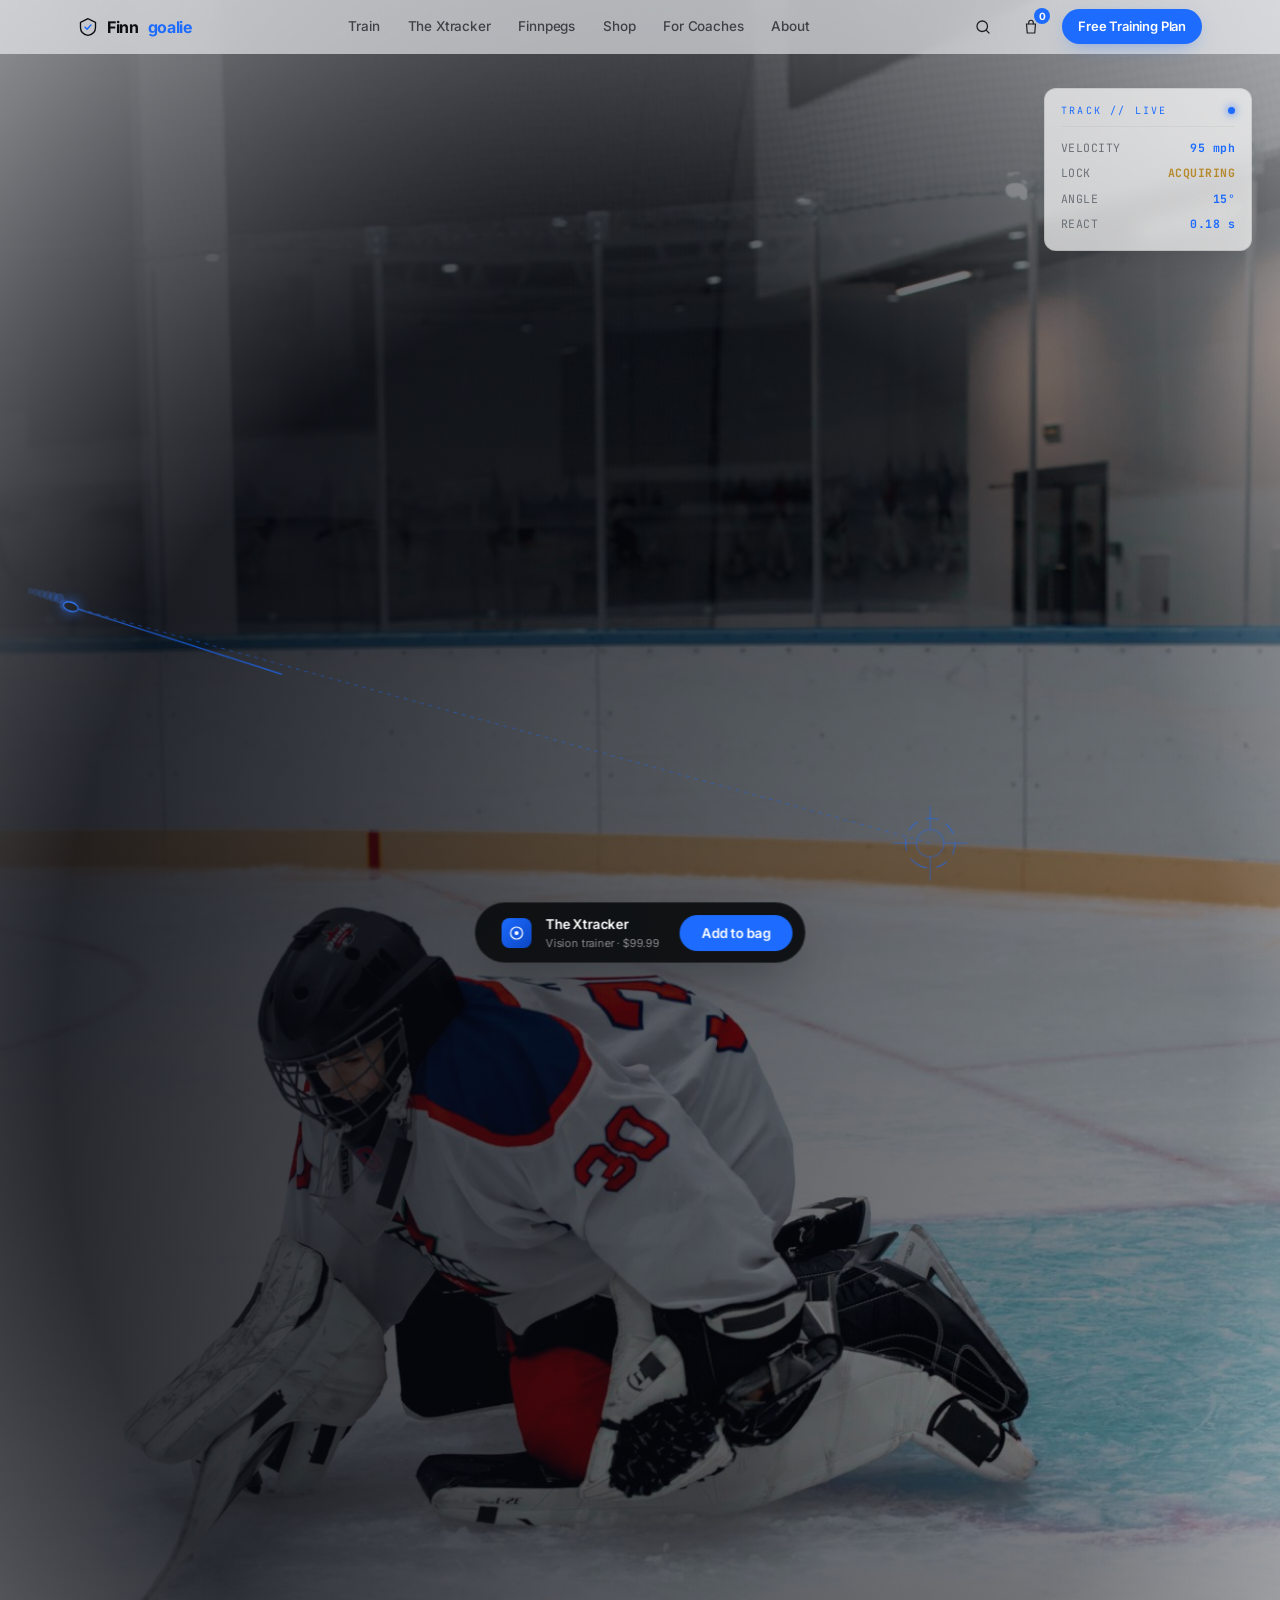
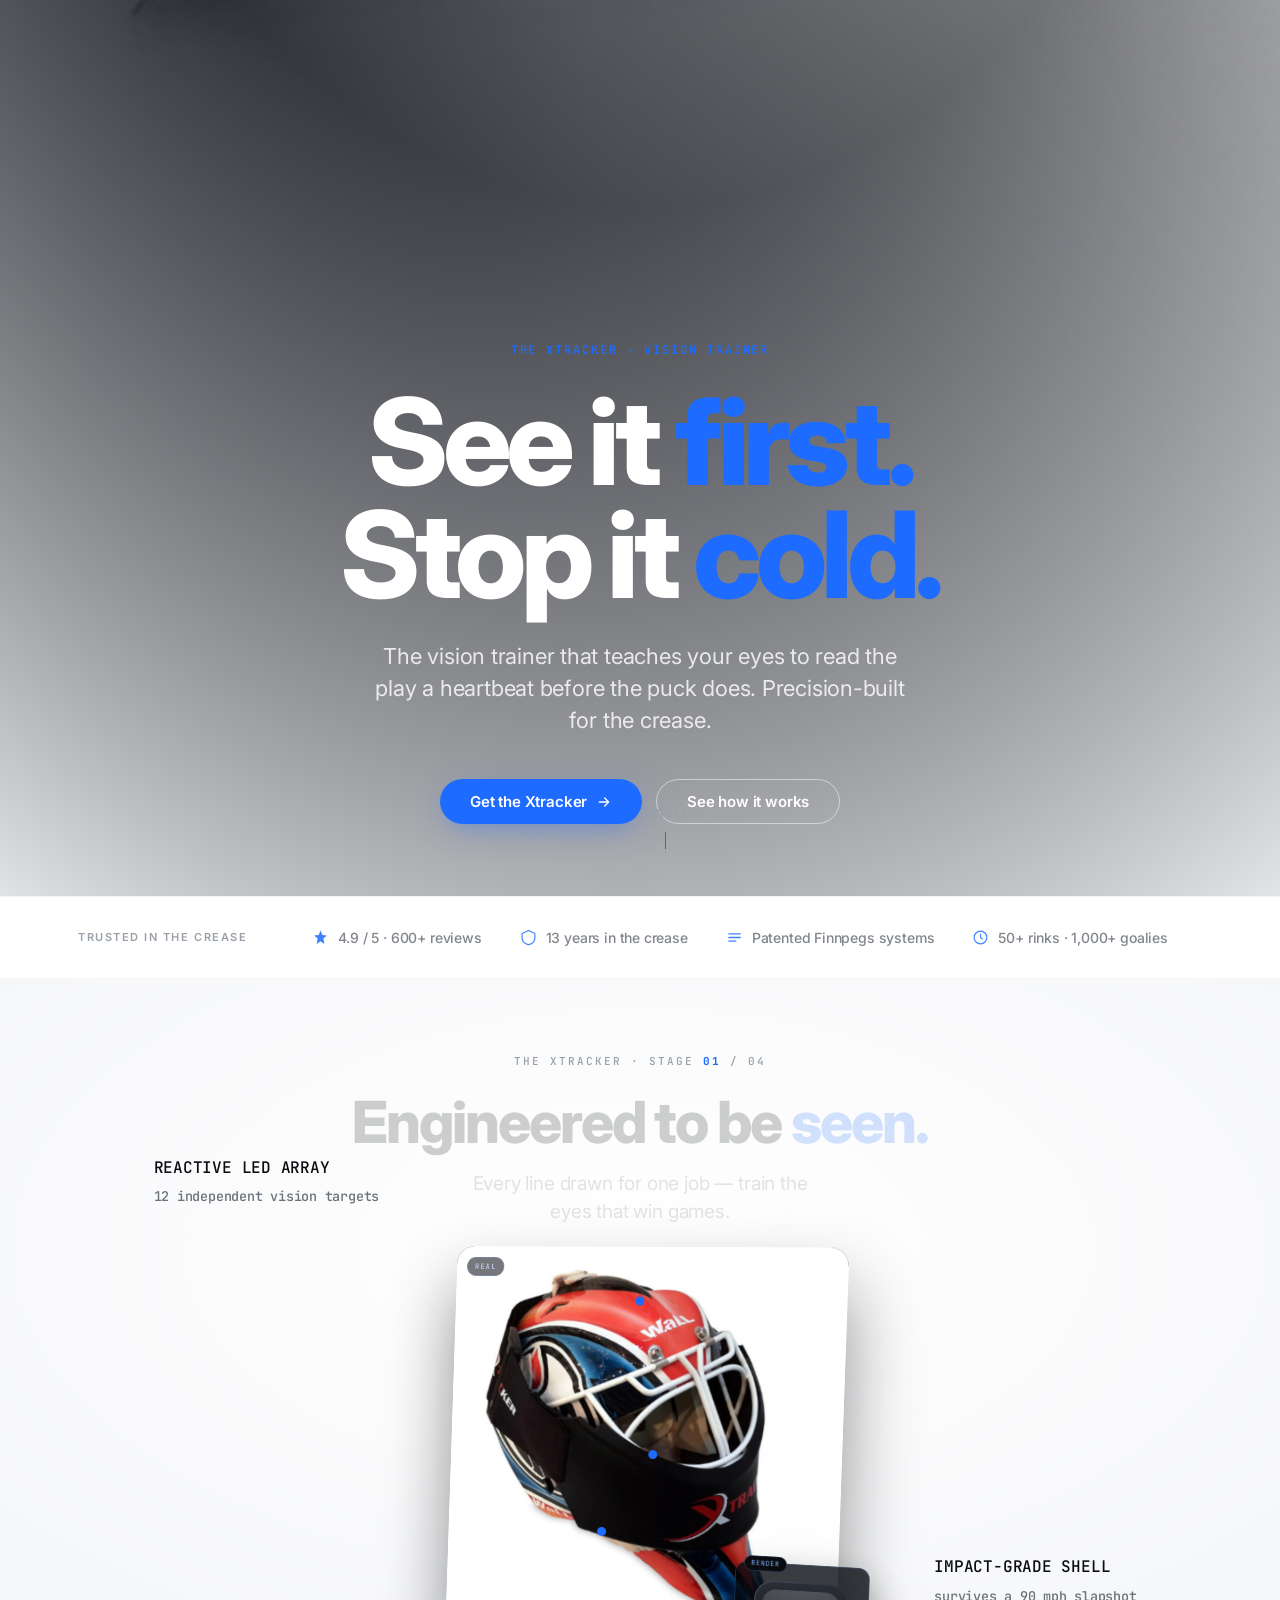
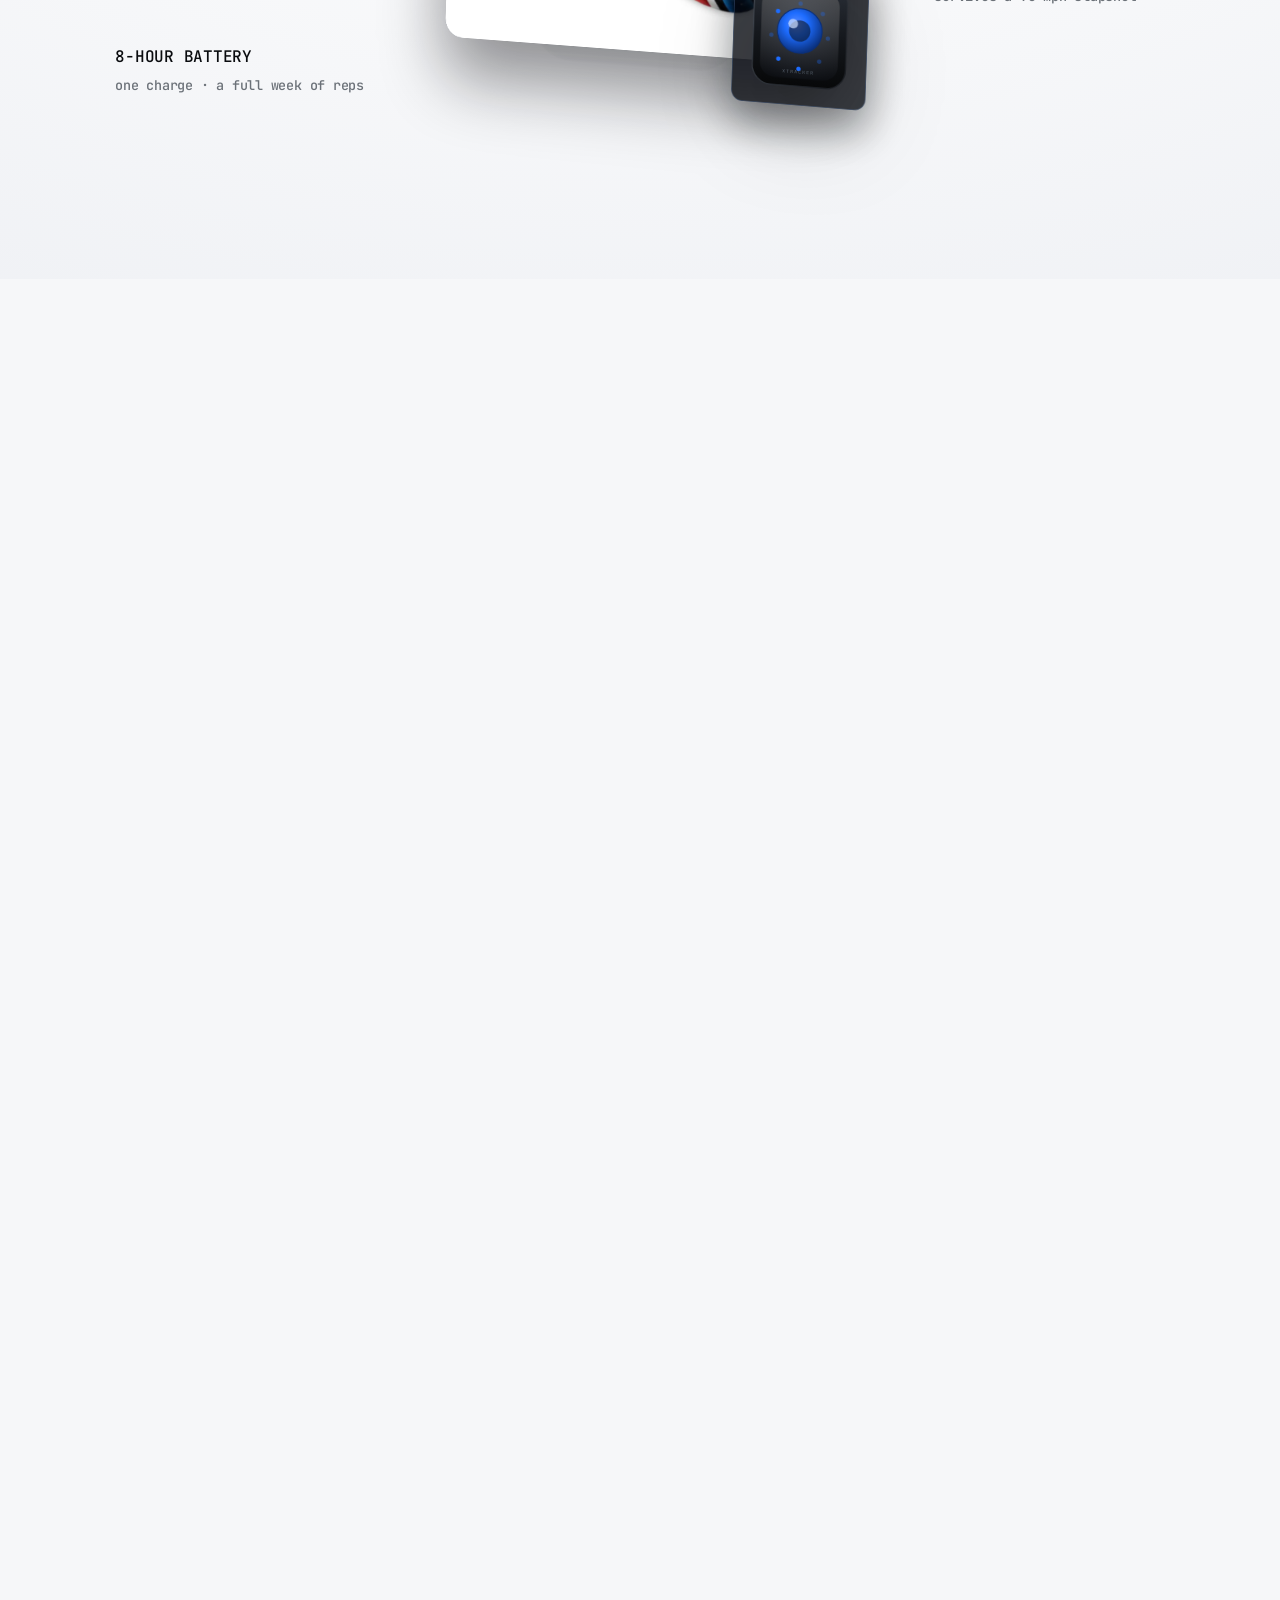
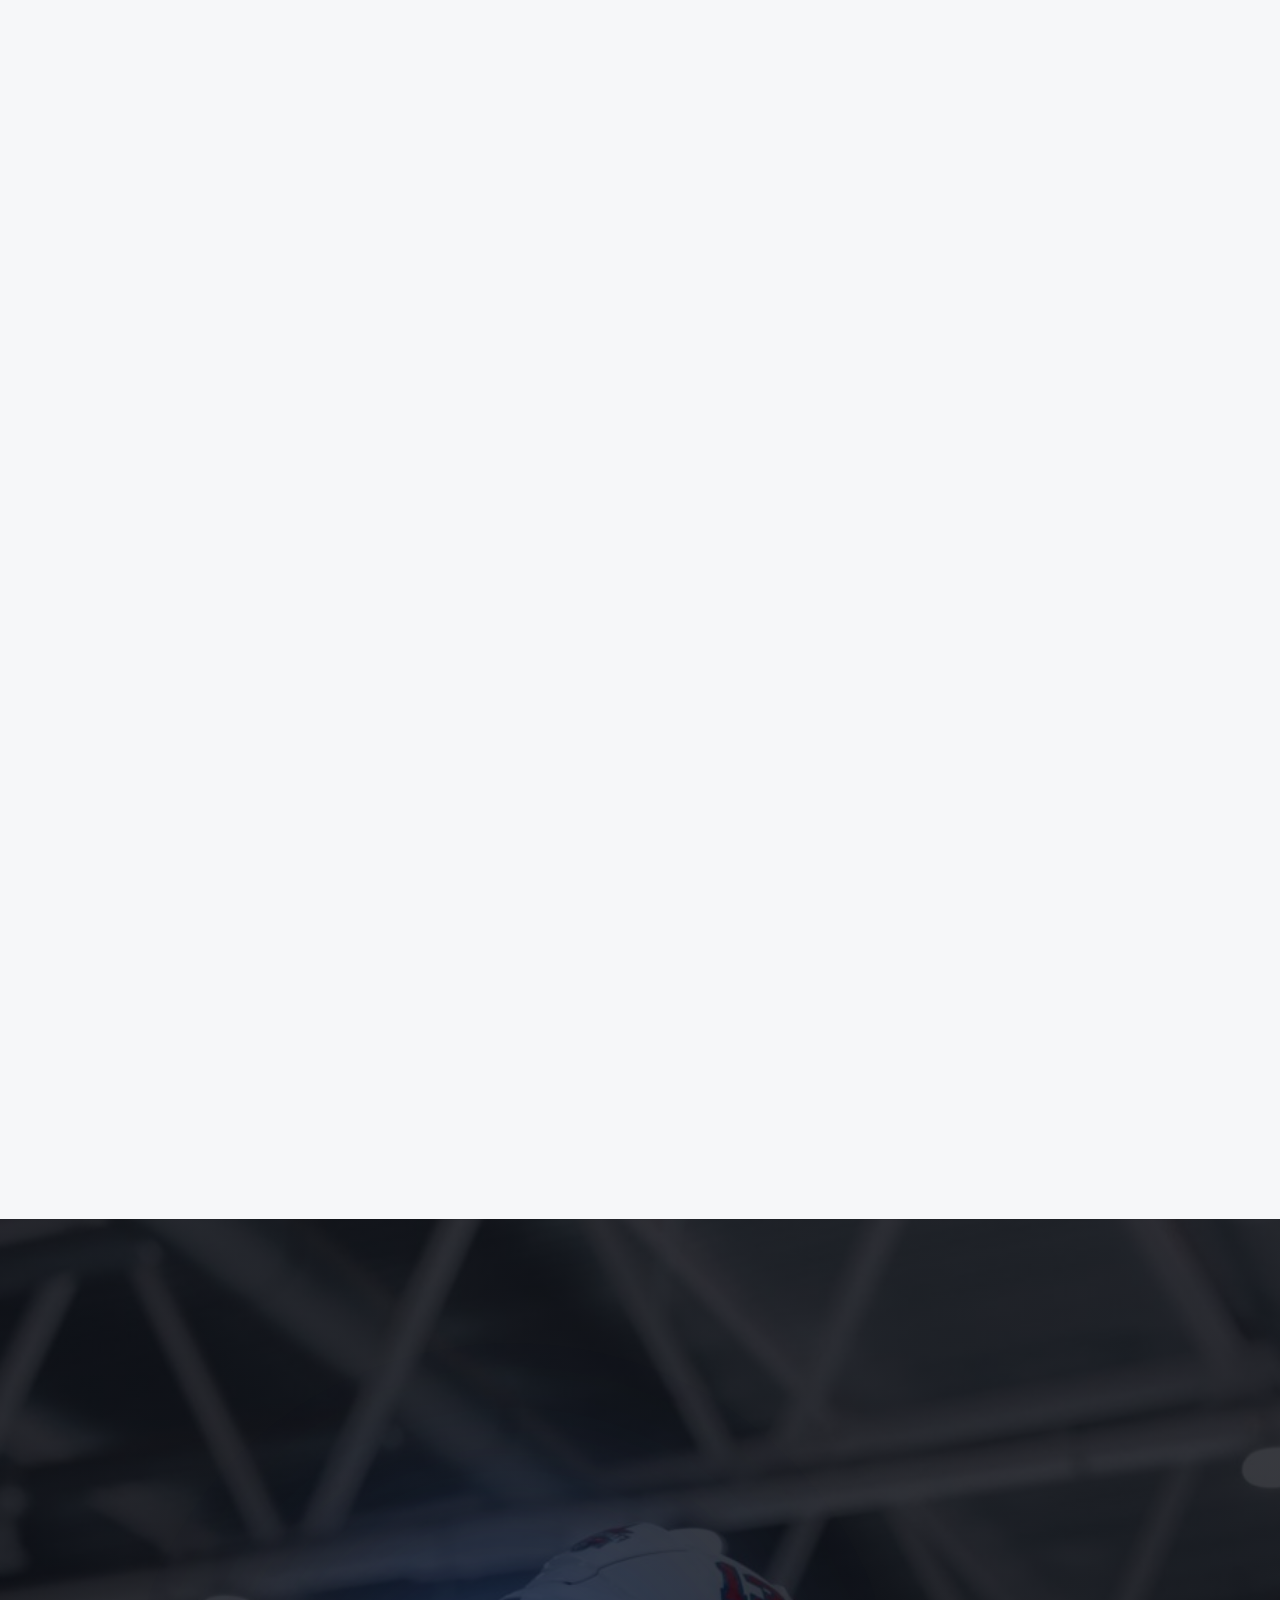
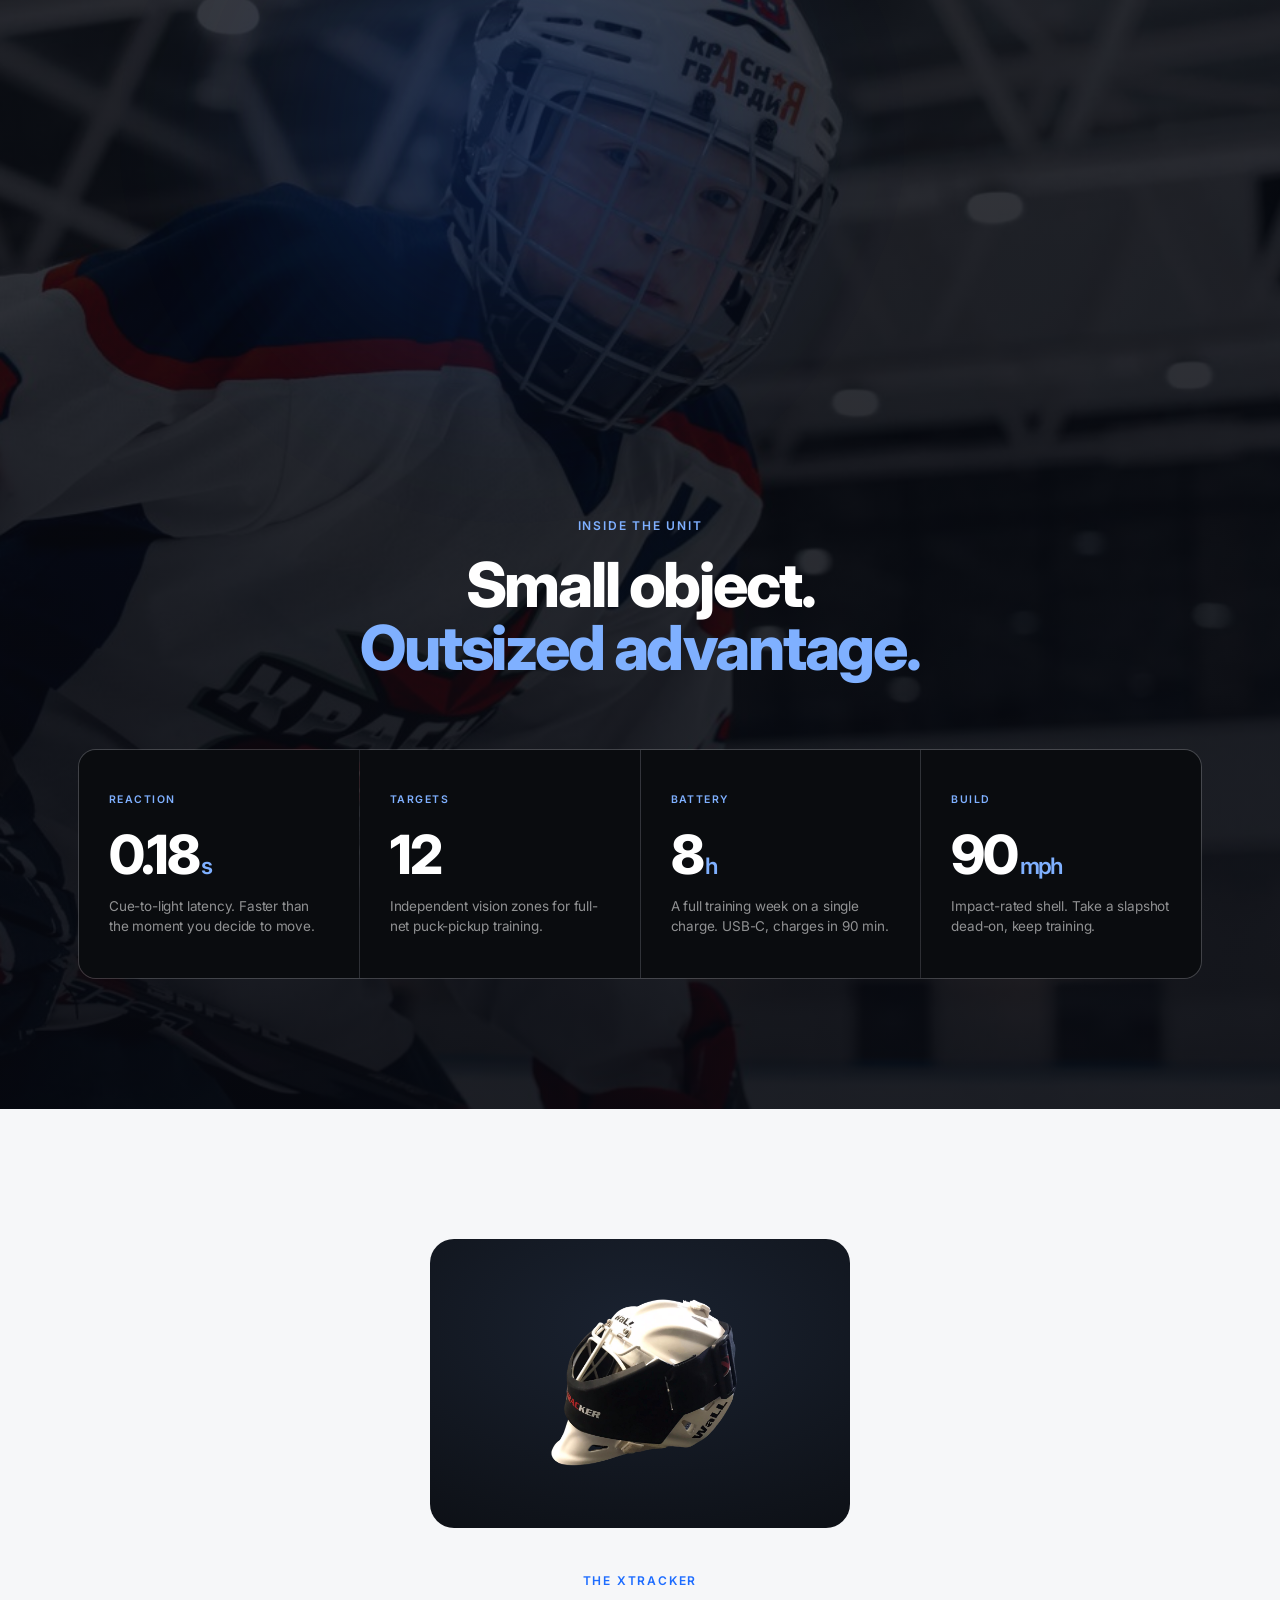
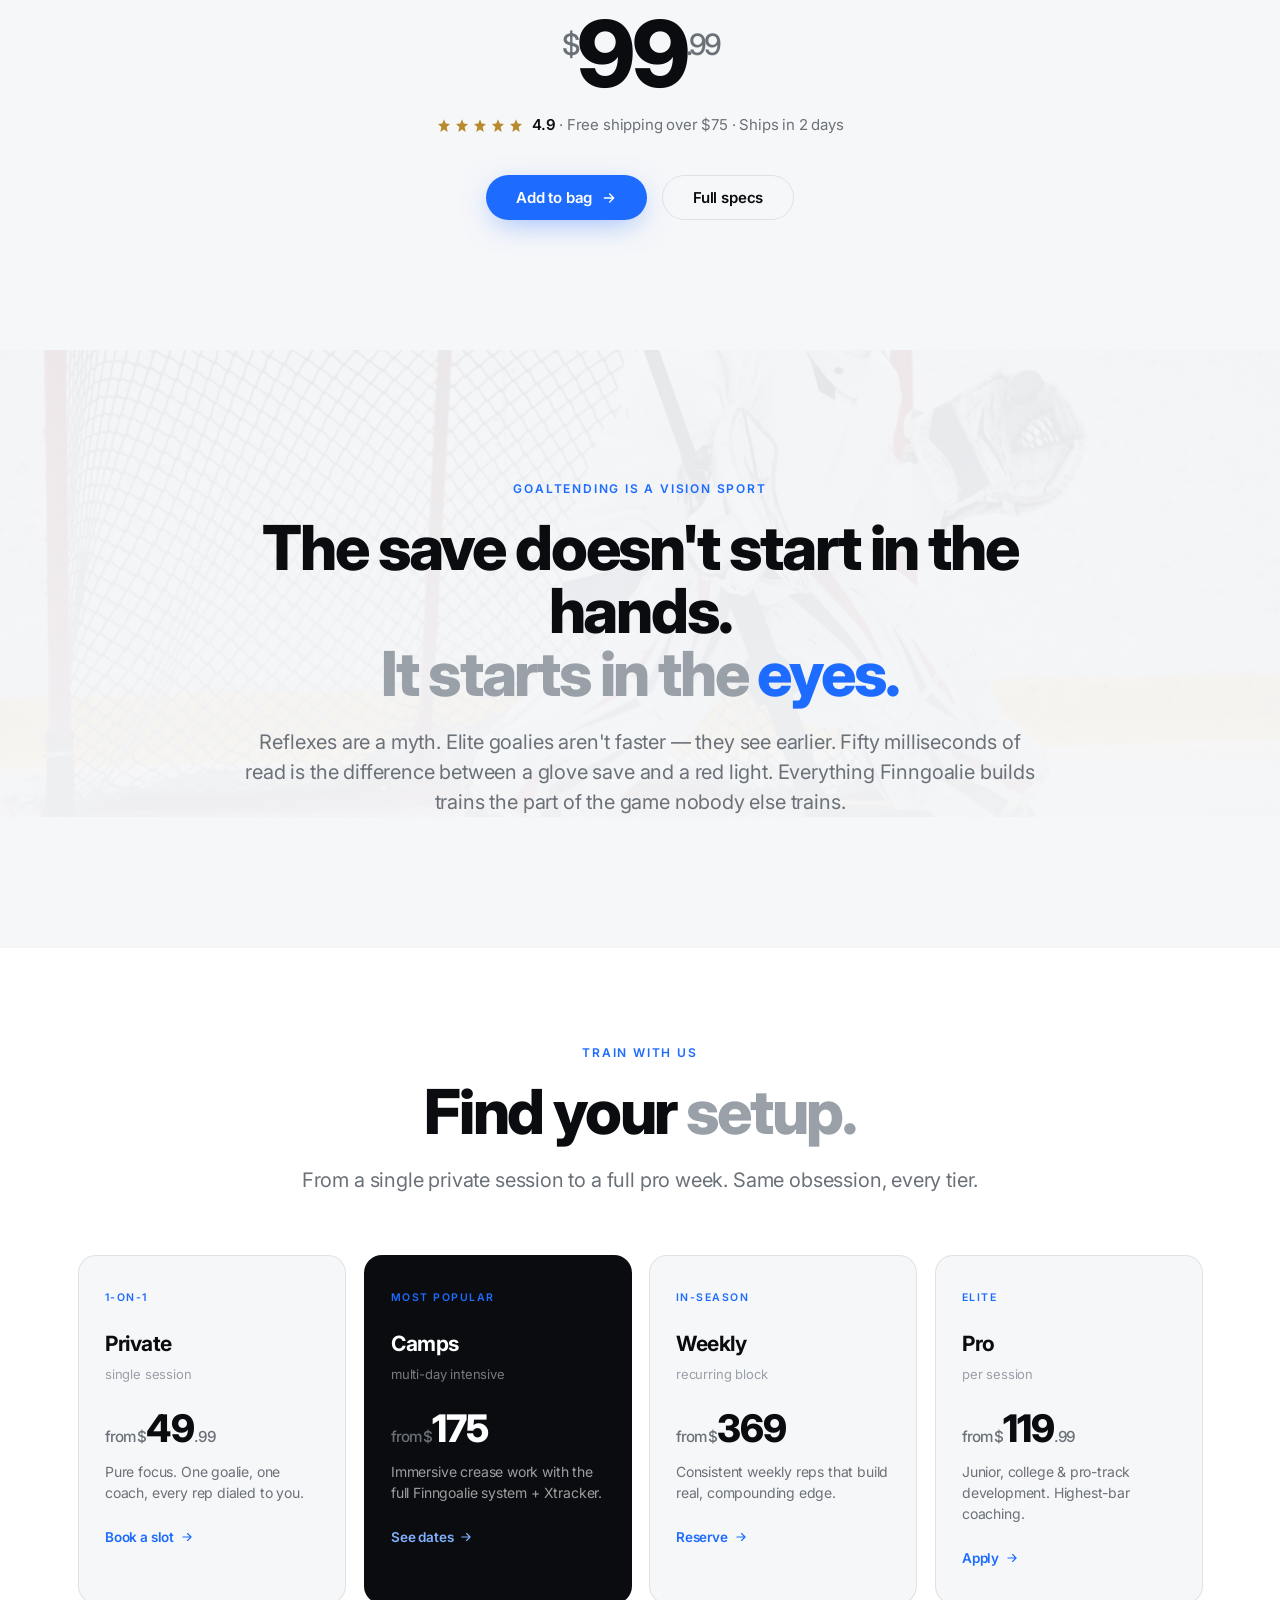
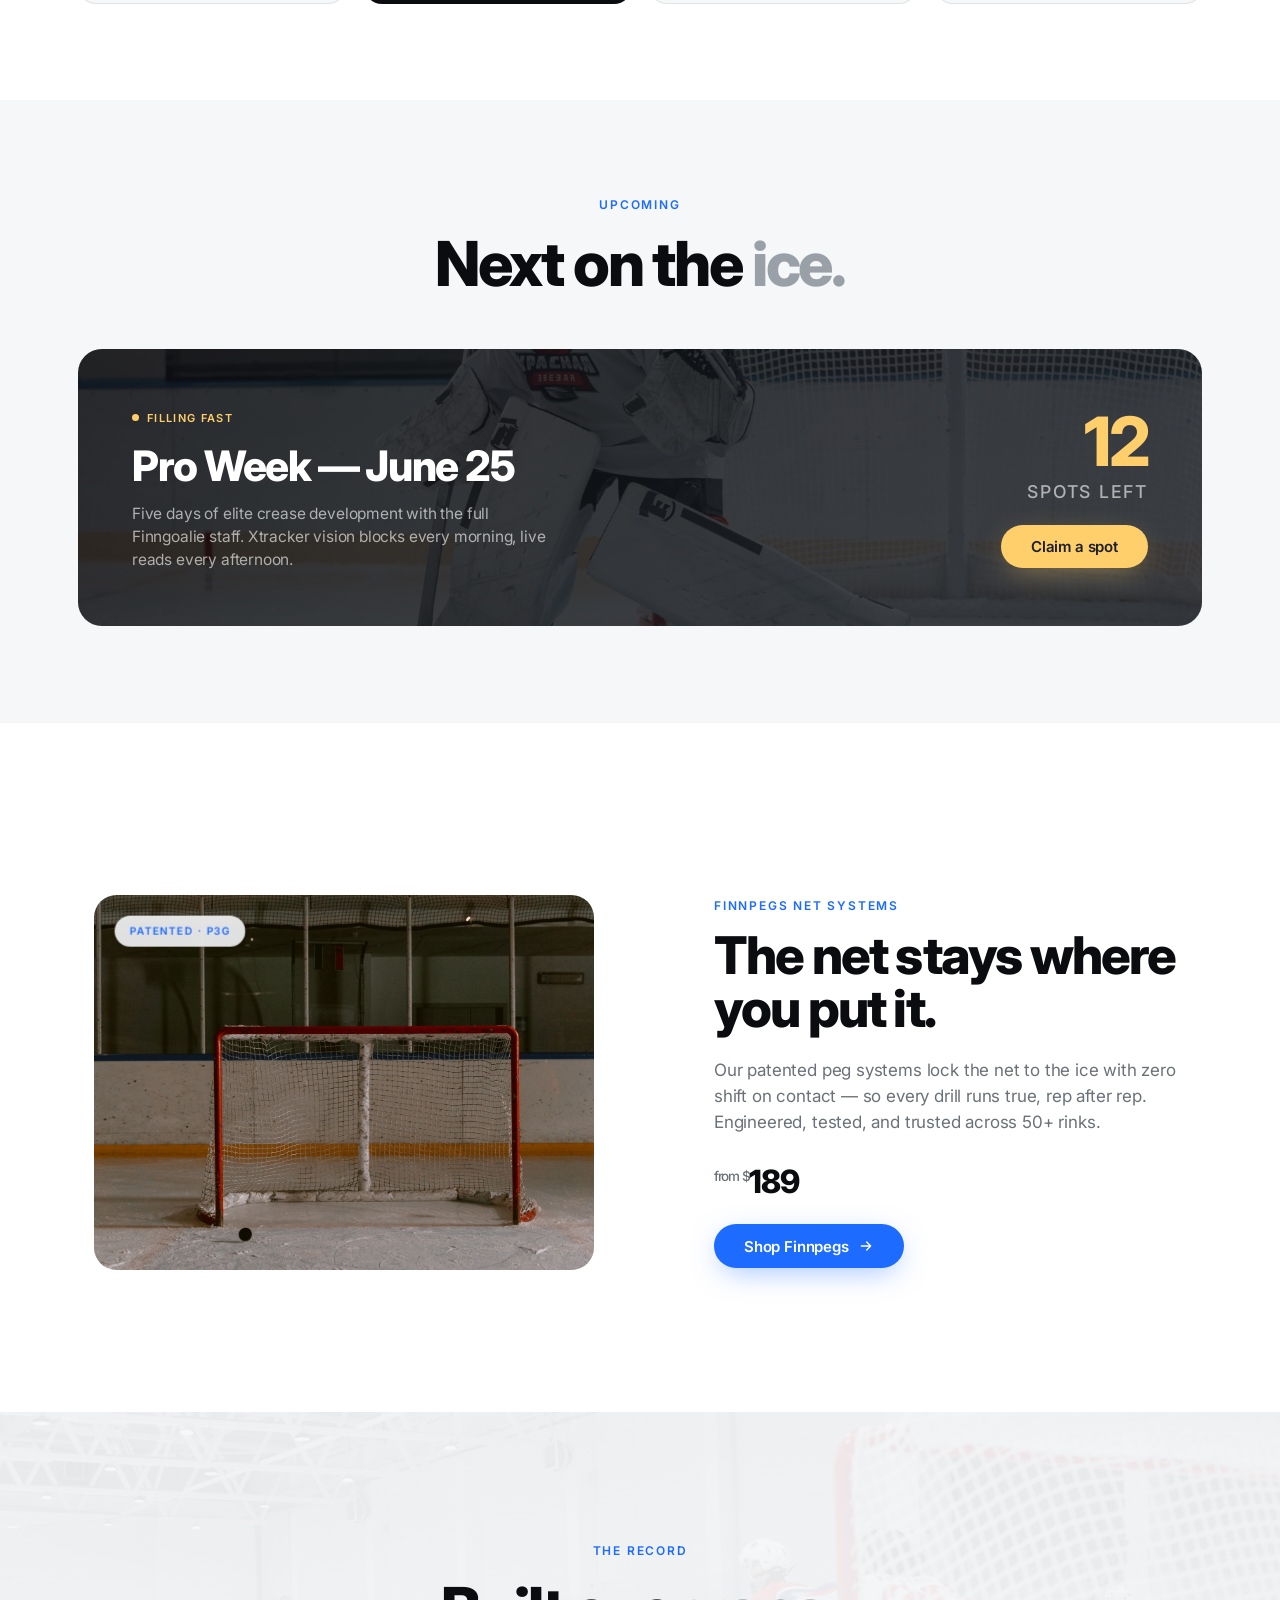
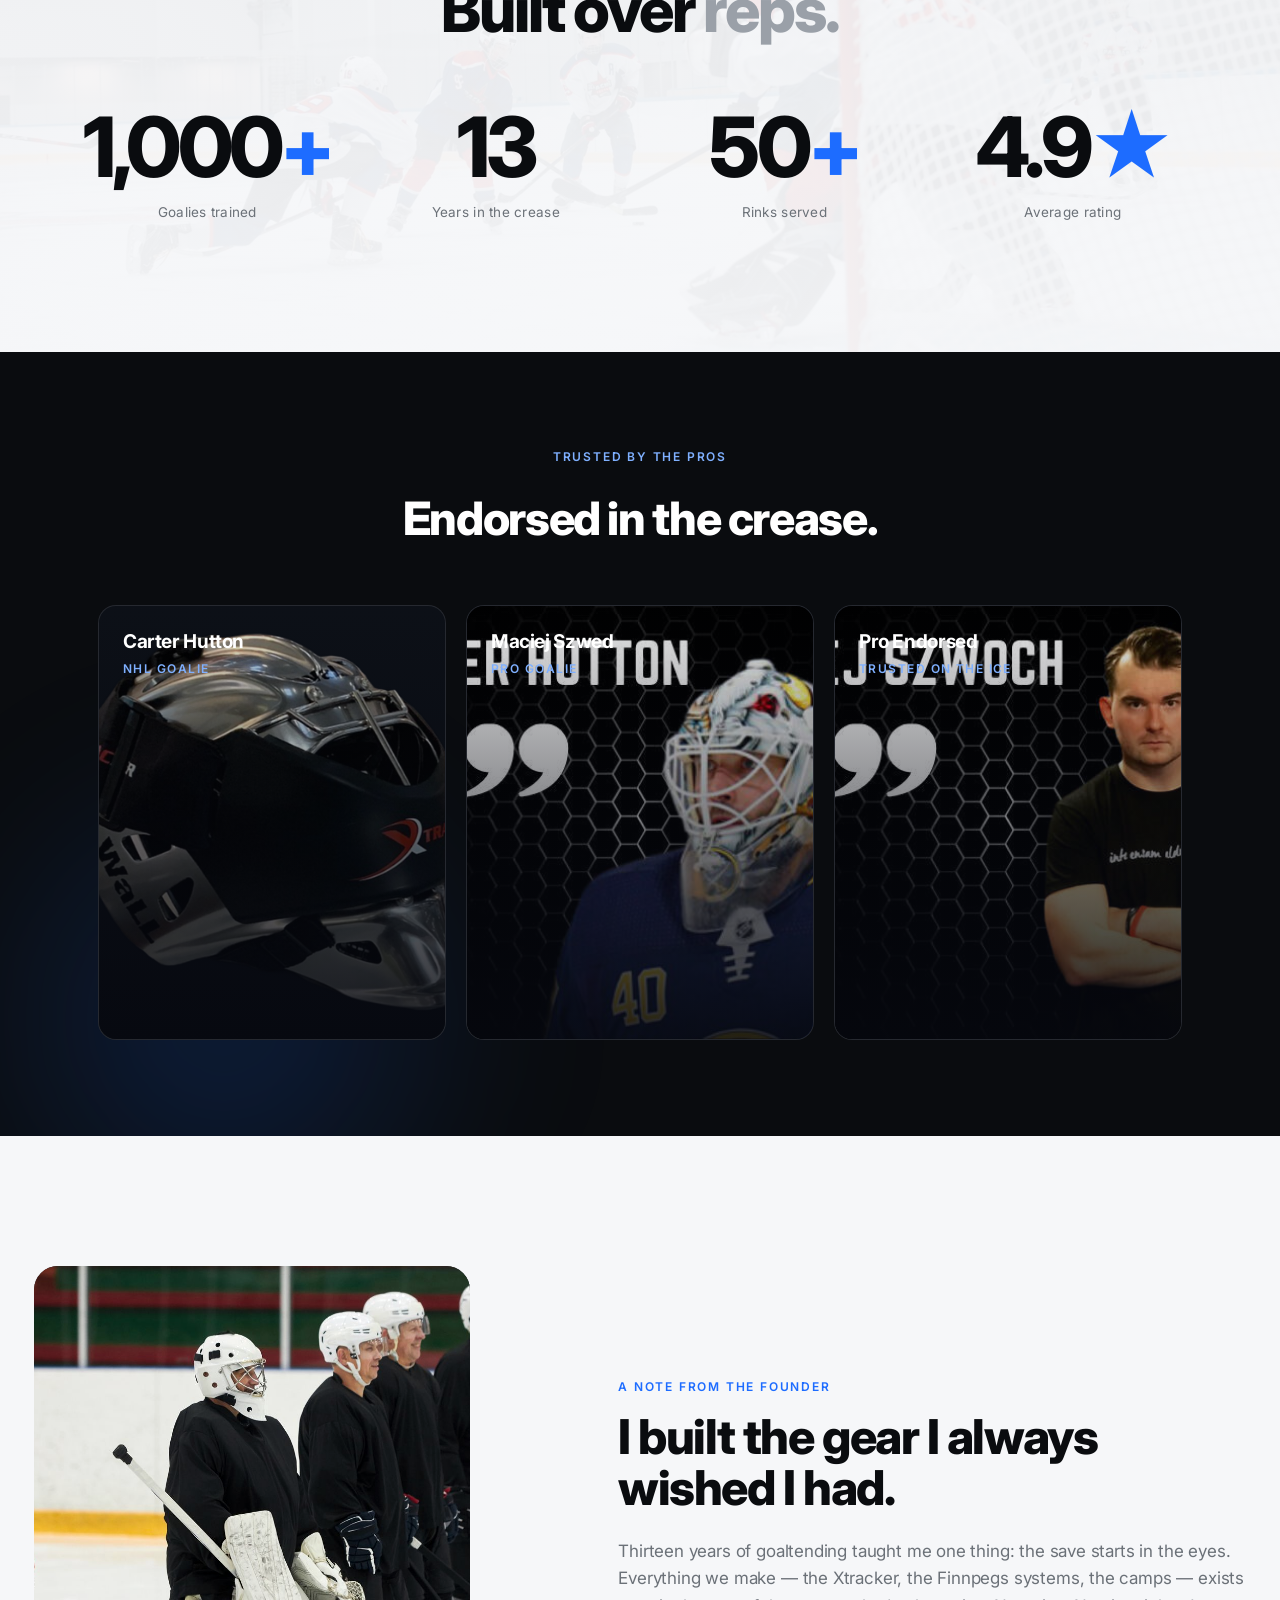
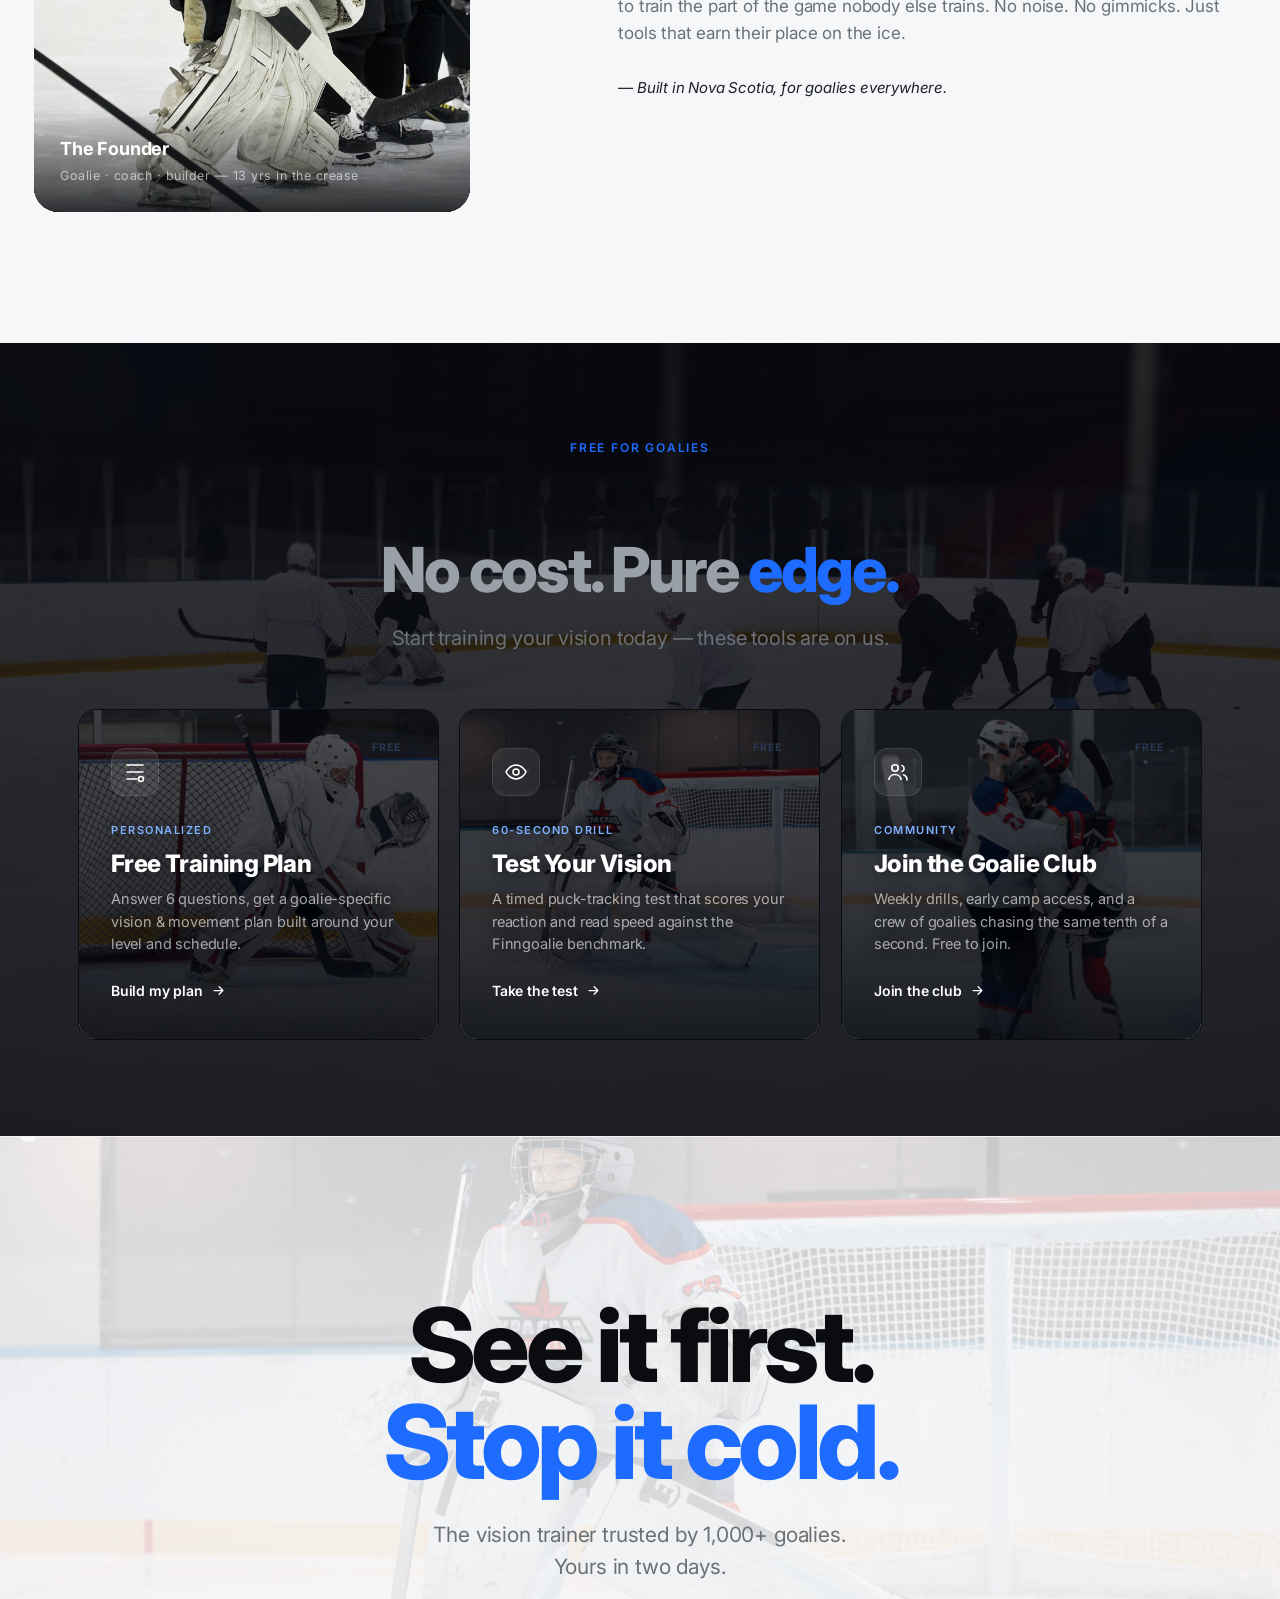
==== commit 446344eb: "Rich imagery pass: fullscreen media heroes (readable), real Xtracker/Finnpegs product photos, real N" ====
--- a/index.html
+++ b/index.html
@@ -60,7 +60,8 @@
 <!-- ============================================================
      HERO  —  live puck-tracker is the signature
      ============================================================ -->
-<header class="hero">
+<header class="hero has-media">
+  <div class="hero-media"><img src="assets/img/goalie-save.jpg" alt=""></div>
   <canvas class="hero-tracker" data-puck-tracker data-readout="heroReadout"></canvas>
   <div class="hero-veil"></div>
 
@@ -125,7 +126,8 @@
     <div class="stage-prod" id="stageProd">
       <div class="tracker">
         <div class="glow"></div>
-        <div class="tracker-body" data-tracker-mount></div>
+        <div class="product-frame stage-real"><img src="assets/img/product/xtracker-5.jpg" alt="The Xtracker — vision band on a goalie mask"></div>
+        <div class="tracker-body stage-render" data-tracker-mount></div>
         <div class="scan"></div>
         <div class="reflection" data-tracker-mount></div>
       </div>
@@ -159,7 +161,8 @@
 <!-- ============================================================
      SPECS
      ============================================================ -->
-<section class="specs">
+<section class="specs has-bg">
+  <div class="bg-media dark"><img src="assets/img/mask.jpg" alt=""></div>
   <div class="glow-blob"></div>
   <div class="wrap">
     <div class="section-head">
@@ -180,6 +183,7 @@
      ============================================================ -->
 <section class="buy" data-buy-trigger>
   <div class="wrap">
+    <div class="product-frame buy-shot reveal"><img src="assets/img/product/xtracker-1.png" alt="The Xtracker vision band"></div>
     <div class="section-head">
       <div class="kicker reveal">The Xtracker</div>
       <div class="price reveal d1"><small>$</small>99<small>.99</small></div>
@@ -195,7 +199,8 @@
 <!-- ============================================================
      VISION SPORT — statement
      ============================================================ -->
-<section class="founder" style="padding-bottom:0">
+<section class="founder has-bg" style="padding-bottom:0">
+  <div class="bg-media wash"><img src="assets/img/goalie-focus.jpg" alt=""></div>
   <div class="wrap">
     <div class="section-head" style="max-width:840px">
       <div class="kicker reveal">Goaltending is a vision sport</div>
@@ -272,7 +277,8 @@
 <!-- ============================================================
      STATS
      ============================================================ -->
-<section class="stats">
+<section class="stats has-bg">
+  <div class="bg-media wash"><img src="assets/img/ice-rink.jpg" alt=""></div>
   <div class="wrap">
     <div class="section-head">
       <div class="kicker reveal">The record</div>
@@ -293,9 +299,22 @@
 <section class="testi">
   <div class="glow-blob"></div>
   <div class="wrap">
-    <div class="mark">"</div>
-    <blockquote class="reveal">My puck-tracking changed inside two weeks. I was reading shots before they left the stick. Nothing else trains your eyes like the Xtracker.</blockquote>
-    <div class="who reveal d1"><span class="avatar">M</span> <span>— <b>Marcus L.</b> · U18 AAA starter</span></div>
+    <div class="kicker reveal" style="color:var(--accent-up)">Trusted by the pros</div>
+    <h2 class="reveal d1" style="color:#fff;font-size:clamp(28px,4vw,46px);font-weight:800;letter-spacing:-.03em;margin-top:14px">Endorsed in the <span class="accent">crease.</span></h2>
+    <div class="endorse-grid stagger">
+      <figure class="endorse-card card-photo reveal">
+        <img src="assets/img/product/xtracker-2.png" alt="Carter Hutton training with the Xtracker">
+        <figcaption><b>Carter Hutton</b><span>NHL Goalie</span></figcaption>
+      </figure>
+      <figure class="endorse-card card-photo reveal d1">
+        <img src="assets/img/product/xtracker-3.jpg" alt="Maciej Szwed training with the Xtracker">
+        <figcaption><b>Maciej Szwed</b><span>Pro Goalie</span></figcaption>
+      </figure>
+      <figure class="endorse-card card-photo reveal d2">
+        <img src="assets/img/product/xtracker-4.jpg" alt="Pro goaltender training with the Xtracker">
+        <figcaption><b>Pro Endorsed</b><span>Trusted on the ice</span></figcaption>
+      </figure>
+    </div>
   </div>
 </section>
 
@@ -322,7 +341,8 @@
 <!-- ============================================================
      PROMO BAND  —  the money feature (Free Tools funnels)
      ============================================================ -->
-<section class="promo">
+<section class="promo has-bg">
+  <div class="bg-media dark"><img src="assets/img/training.jpg" alt=""></div>
   <div class="wrap">
     <div class="section-head">
       <div class="kicker reveal">Free for goalies</div>
@@ -330,7 +350,8 @@
       <p class="reveal d2">Start training your vision today — these tools are on us.</p>
     </div>
     <div class="promo-grid stagger">
-      <a class="promo-card" href="plan.html">
+      <a class="promo-card card-photo" href="plan.html">
+        <img src="assets/img/goalie-focus.jpg" alt="">
         <span class="free-tag">Free</span>
         <span class="pi"><svg viewBox="0 0 24 24" fill="none" stroke="currentColor" stroke-width="1.6"><path d="M4 5h16M4 12h16M4 19h10" stroke-linecap="round"/><circle cx="18" cy="19" r="2.5"/></svg></span>
         <div class="pt">Personalized</div>
@@ -338,7 +359,8 @@
         <p>Answer 6 questions, get a goalie-specific vision &amp; movement plan built around your level and schedule.</p>
         <span class="go">Build my plan <svg class="chev" width="15" height="15" viewBox="0 0 24 24" fill="none"><path d="M5 12h14M13 6l6 6-6 6" stroke="currentColor" stroke-width="2" stroke-linecap="round" stroke-linejoin="round"/></svg></span>
       </a>
-      <a class="promo-card" href="vision-test.html">
+      <a class="promo-card card-photo" href="vision-test.html">
+        <img src="assets/img/goalie-action.jpg" alt="">
         <span class="free-tag">Free</span>
         <span class="pi"><svg viewBox="0 0 24 24" fill="none" stroke="currentColor" stroke-width="1.6"><path d="M2 12s3.5-7 10-7 10 7 10 7-3.5 7-10 7-10-7-10-7z"/><circle cx="12" cy="12" r="3"/></svg></span>
         <div class="pt">60-second drill</div>
@@ -346,7 +368,8 @@
         <p>A timed puck-tracking test that scores your reaction and read speed against the Finngoalie benchmark.</p>
         <span class="go">Take the test <svg class="chev" width="15" height="15" viewBox="0 0 24 24" fill="none"><path d="M5 12h14M13 6l6 6-6 6" stroke="currentColor" stroke-width="2" stroke-linecap="round" stroke-linejoin="round"/></svg></span>
       </a>
-      <a class="promo-card" href="club.html">
+      <a class="promo-card card-photo" href="club.html">
+        <img src="assets/img/youth.jpg" alt="">
         <span class="free-tag">Free</span>
         <span class="pi"><svg viewBox="0 0 24 24" fill="none" stroke="currentColor" stroke-width="1.6"><circle cx="9" cy="8" r="3.2"/><path d="M3 20c0-3.3 2.7-5.5 6-5.5s6 2.2 6 5.5"/><path d="M16 5.5a3.2 3.2 0 0 1 0 6M21 20c0-2.6-1.4-4.4-3.5-5.2" stroke-linecap="round"/></svg></span>
         <div class="pt">Community</div>
@@ -361,7 +384,8 @@
 <!-- ============================================================
      CLOSING
      ============================================================ -->
-<section class="closing">
+<section class="closing has-bg">
+  <div class="bg-media wash-soft"><img src="assets/img/goalie-action.jpg" alt=""></div>
   <div class="wrap">
     <h2 class="reveal">See it first.<br><span class="accent">Stop it cold.</span></h2>
     <p class="reveal d1">The vision trainer trusted by 1,000+ goalies. Yours in two days.</p>
--- a/styles.css
+++ b/styles.css
@@ -404,6 +404,24 @@
 }
 @keyframes sweep{0%{left:-60%}60%,100%{left:140%}}
 
+/* real Xtracker photo is the star; SVG render demoted to a small "render" accent */
+.tracker .stage-real{position:absolute;inset:6% 4%;z-index:4;border-radius:var(--r-lg);
+  box-shadow:0 50px 90px rgba(10,12,15,.45),0 0 0 1px rgba(127,176,255,.14) inset}
+.tracker .stage-real img{padding:0;object-fit:cover}
+.tracker .stage-real::after{content:"REAL";position:absolute;top:14px;left:14px;z-index:2;
+  font-family:'JetBrains Mono',monospace;font-size:10px;letter-spacing:.14em;color:#cfe0ff;
+  background:rgba(6,8,15,.55);border:1px solid rgba(127,176,255,.3);border-radius:var(--r-pill);padding:4px 10px}
+.tracker .stage-render{position:absolute;z-index:5;right:-3%;bottom:-3%;width:30%;
+  background:rgba(6,8,15,.78);border:1px solid rgba(127,176,255,.22);border-radius:14px;
+  padding:10px;box-shadow:0 24px 50px rgba(10,12,15,.4)}
+.tracker .stage-render::before{content:"RENDER";position:absolute;top:-9px;left:10px;
+  font-family:'JetBrains Mono',monospace;font-size:8.5px;letter-spacing:.12em;color:#7fb0ff;
+  background:var(--ink);border:1px solid rgba(127,176,255,.22);border-radius:var(--r-pill);padding:2px 8px}
+@media(max-width:780px){
+  .tracker .stage-real{inset:4% 2%}
+  .tracker .stage-render{width:38%}
+}
+
 /* ============================================================
    10. SPECS  (dark count-up grid)
    ============================================================ */
@@ -422,6 +440,7 @@
    11. PRICING / BUY
    ============================================================ */
 .buy{padding:var(--s-10) 0;text-align:center}
+.buy-shot{width:min(420px,80vw);aspect-ratio:16/11;margin:0 auto 44px}
 .price{font-size:clamp(50px,8vw,92px);font-weight:800;letter-spacing:-.04em;line-height:1}
 .price small{font-size:.32em;color:var(--mute);font-weight:500;vertical-align:super}
 .buy .meta{color:var(--mute);margin-top:14px;font-size:15px}
@@ -557,6 +576,18 @@
 .testi .who{margin-top:34px;font-size:14px;color:rgba(255,255,255,.55);display:flex;align-items:center;justify-content:center;gap:12px}
 .testi .who .avatar{width:38px;height:38px;border-radius:50%;background:linear-gradient(135deg,var(--accent),var(--accent-deep));display:flex;align-items:center;justify-content:center;font-weight:700;font-size:14px;color:#fff}
 .testi .who b{color:#fff;font-weight:600}
+/* real pro endorsements (image + name credibility cards) */
+.testi .wrap:has(.endorse-grid){max-width:1140px}
+.endorse-grid{display:grid;grid-template-columns:repeat(3,1fr);gap:20px;margin-top:52px}
+.endorse-card{border-radius:var(--r);overflow:hidden;aspect-ratio:4/5;
+  border:1px solid var(--line-on-dark);background:#0d1118;text-align:left;margin:0}
+.endorse-card > img{object-fit:cover;object-position:top center}
+.endorse-card figcaption{position:absolute;left:0;right:0;bottom:0;z-index:2;padding:22px 24px}
+.endorse-card figcaption b{display:block;color:#fff;font-size:19px;font-weight:700;letter-spacing:-.02em}
+.endorse-card figcaption span{display:block;margin-top:3px;font-size:12px;letter-spacing:.12em;text-transform:uppercase;color:var(--accent-up);font-weight:600}
+@media(max-width:780px){
+  .endorse-grid{grid-template-columns:1fr;gap:16px}
+}
 
 /* ============================================================
    19. FOUNDER
@@ -604,6 +635,13 @@
 .promo-card .go .chev{transition:transform .35s var(--ease-spring)}
 .promo-card:hover .go .chev{transform:translateX(5px)}
 .promo-card .free-tag{position:absolute;top:24px;right:24px;z-index:1;font-size:10.5px;font-weight:700;letter-spacing:.1em;text-transform:uppercase;color:var(--accent-up);border:1px solid var(--accent-line);border-radius:var(--r-pill);padding:5px 12px}
+/* photo-backed promo cards: stronger, full-height scrim so title + copy stay readable over the image */
+.promo-card.card-photo::after{
+  background:linear-gradient(180deg, rgba(6,8,15,.70) 0%, rgba(6,8,15,.78) 50%, rgba(6,8,15,.92) 100%);
+}
+.promo-card.card-photo h3,
+.promo-card.card-photo p,
+.promo-card.card-photo .pt{ text-shadow:0 1px 14px rgba(6,8,15,.7); }
 
 /* ============================================================
    21. CLOSING CTA
@@ -735,3 +773,76 @@
   .call-grp{opacity:1}
   .call-line{stroke-dashoffset:0!important;stroke-dasharray:none!important}
 }
+
+/* ============================================================
+   27. MEDIA UTILITIES  (fullscreen image/video heroes + section bg)
+   ------------------------------------------------------------
+   Drop a photo/video behind any hero or section with a guaranteed
+   readable scrim and light text. Fixes low-contrast dark-text-on-photo.
+   ============================================================ */
+
+/* --- fullscreen / large media hero --- */
+.hero.has-media{ color:var(--on-night); background:var(--night); }
+.hero.has-media .kicker,
+.hero.has-media .eyebrow{ color:var(--accent-up); }
+.hero.has-media h1,
+.hero.has-media .display,
+.hero.has-media h2{ color:#fff; }
+.hero.has-media .lead,
+.hero.has-media p.sub,
+.hero.has-media .sub{ color:rgba(255,255,255,.82); }
+.hero.has-media .btn-ghost{ color:#fff; border-color:rgba(255,255,255,.5); }
+.hero.has-media .btn-ghost:hover{ border-color:#fff; background:rgba(255,255,255,.08); }
+.hero.has-media .btn-text{ color:#fff; }
+
+/* the media layer (img or video) + scrim — put as FIRST children of the hero */
+.hero-media{ position:absolute; inset:0; z-index:0; overflow:hidden; }
+.hero-media img,
+.hero-media video{ width:100%; height:100%; object-fit:cover; object-position:center; display:block; }
+.hero-media::after{ /* readability scrim: dark left + dark bottom so any text is legible */
+  content:""; position:absolute; inset:0;
+  background:
+    linear-gradient(90deg, rgba(6,8,15,.86) 0%, rgba(6,8,15,.55) 46%, rgba(6,8,15,.30) 100%),
+    linear-gradient(0deg, rgba(6,8,15,.85) 0%, rgba(6,8,15,.20) 42%, rgba(6,8,15,.40) 100%);
+}
+.hero.has-media.center .hero-media::after{ /* centered heroes → even radial darken */
+  background:radial-gradient(120% 100% at 50% 45%, rgba(6,8,15,.45) 0%, rgba(6,8,15,.82) 100%);
+}
+.hero.has-media > .wrap,
+.hero.has-media > .hero-inner,
+.hero.has-media .hero-content{ position:relative; z-index:2; }
+.hero.has-media canvas{ position:relative; z-index:1; }
+
+/* --- section background media (subtle, behind content) --- */
+.has-bg{ position:relative; isolation:isolate; }
+.bg-media{ position:absolute; inset:0; z-index:0; overflow:hidden; pointer-events:none; }
+.bg-media img{ width:100%; height:100%; object-fit:cover; object-position:center; display:block; }
+.bg-media.fixed img{ /* gentle parallax feel on capable browsers */ }
+/* light sections: wash the photo to a faint, tasteful texture so dark text stays readable */
+.bg-media.wash::after{ content:""; position:absolute; inset:0;
+  background:linear-gradient(180deg, rgba(246,247,249,.93), rgba(246,247,249,.97)); }
+.bg-media.wash-soft::after{ content:""; position:absolute; inset:0;
+  background:linear-gradient(180deg, rgba(246,247,249,.80), rgba(246,247,249,.90)); }
+/* dark sections (cards band): darken the photo so white text + cards pop */
+.bg-media.dark::after{ content:""; position:absolute; inset:0;
+  background:linear-gradient(180deg, rgba(6,8,15,.78), rgba(6,8,15,.90)); }
+.has-bg > *:not(.bg-media){ position:relative; z-index:1; }
+
+/* --- image inside a card (cover top, content below) --- */
+.card-img{ width:100%; aspect-ratio:16/10; object-fit:cover; display:block; }
+.card-photo{ position:relative; overflow:hidden; }
+.card-photo > img{ position:absolute; inset:0; width:100%; height:100%; object-fit:cover; z-index:0; transition:transform .6s var(--ease); }
+.card-photo:hover > img{ transform:scale(1.06); }
+.card-photo::after{ content:""; position:absolute; inset:0; z-index:1;
+  background:linear-gradient(180deg, rgba(6,8,15,.10) 0%, rgba(6,8,15,.55) 55%, rgba(6,8,15,.88) 100%); }
+.card-photo > *:not(img){ position:relative; z-index:2; }
+
+/* --- product image framing (real photos, tasteful) --- */
+.product-shot{ width:100%; height:100%; object-fit:contain; }
+.product-frame{ position:relative; border-radius:var(--r-lg); overflow:hidden;
+  background:radial-gradient(120% 100% at 50% 30%, #1a2230, #0a0c10); }
+.product-frame img{ width:100%; height:100%; object-fit:contain; padding:6%; }
+
+@media(max-width:780px){
+  .hero-media::after{ background:linear-gradient(0deg, rgba(6,8,15,.9) 0%, rgba(6,8,15,.4) 60%, rgba(6,8,15,.55) 100%); }
+}
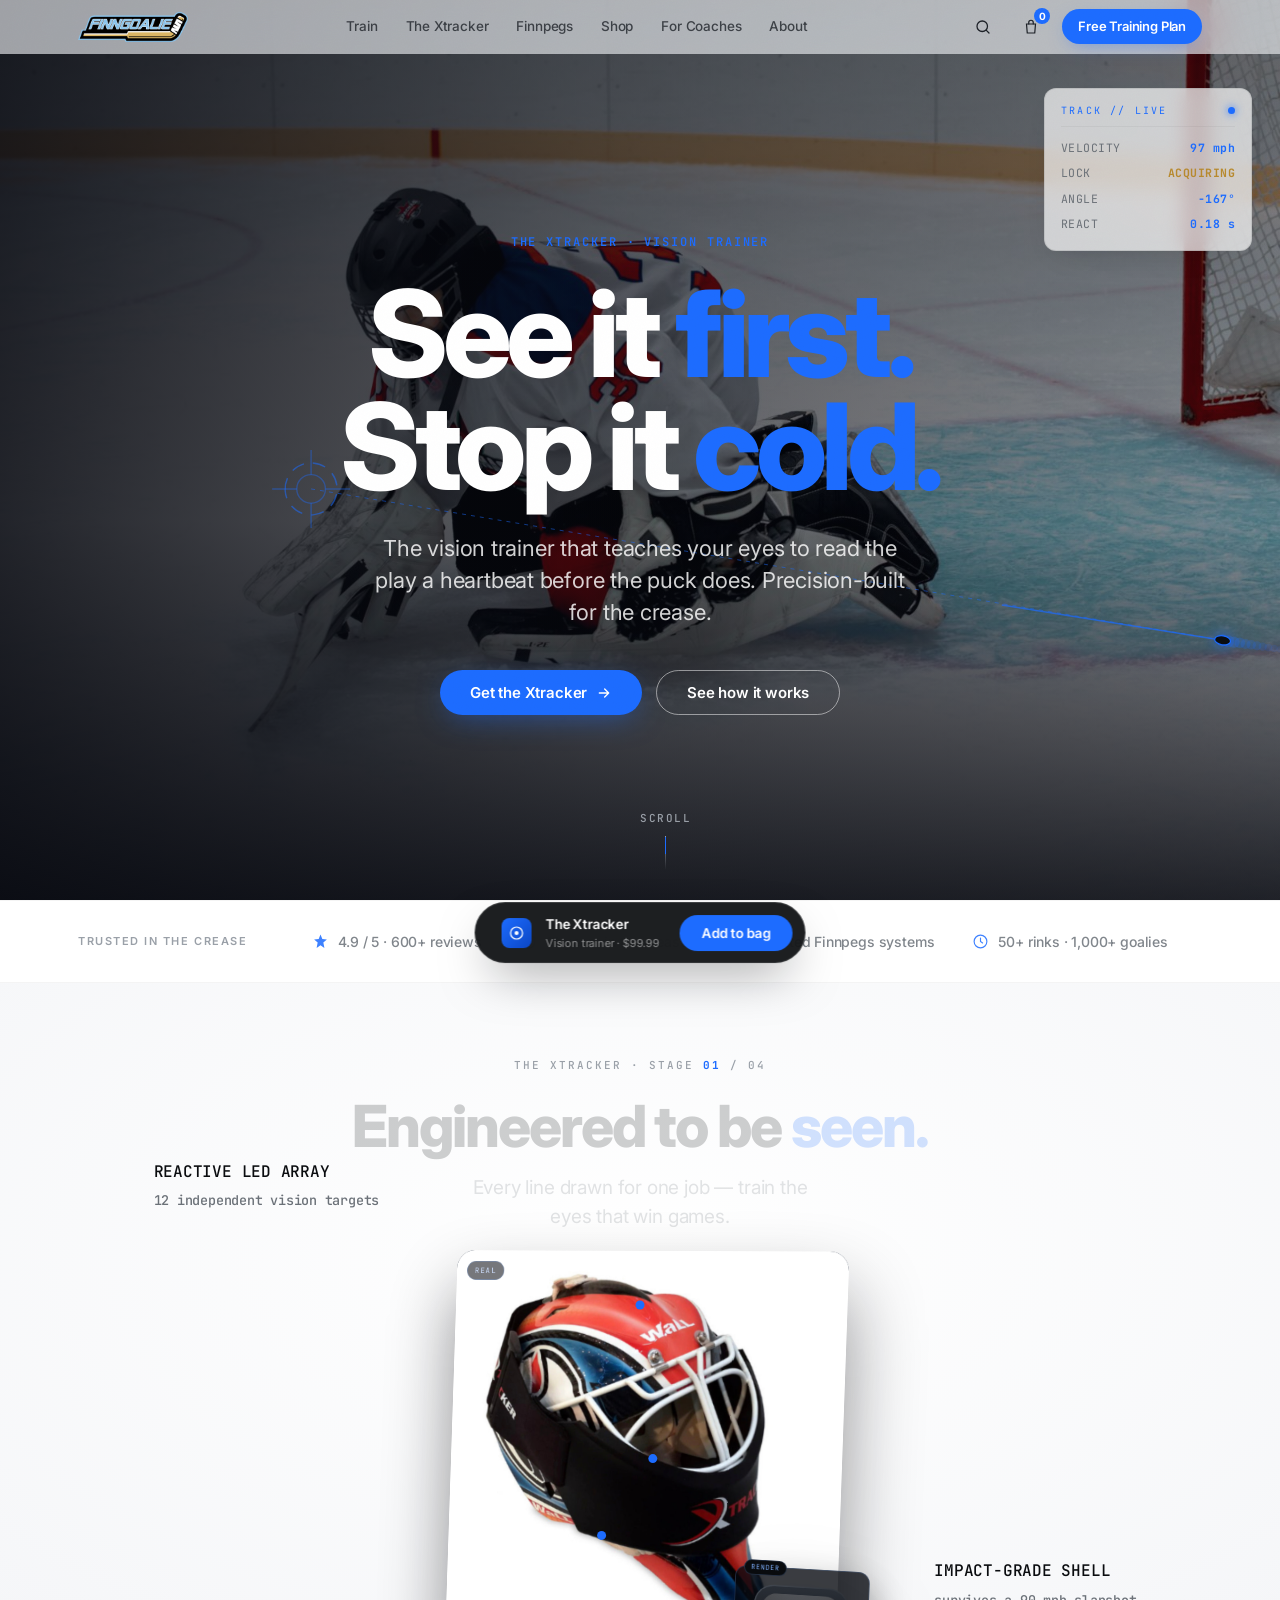
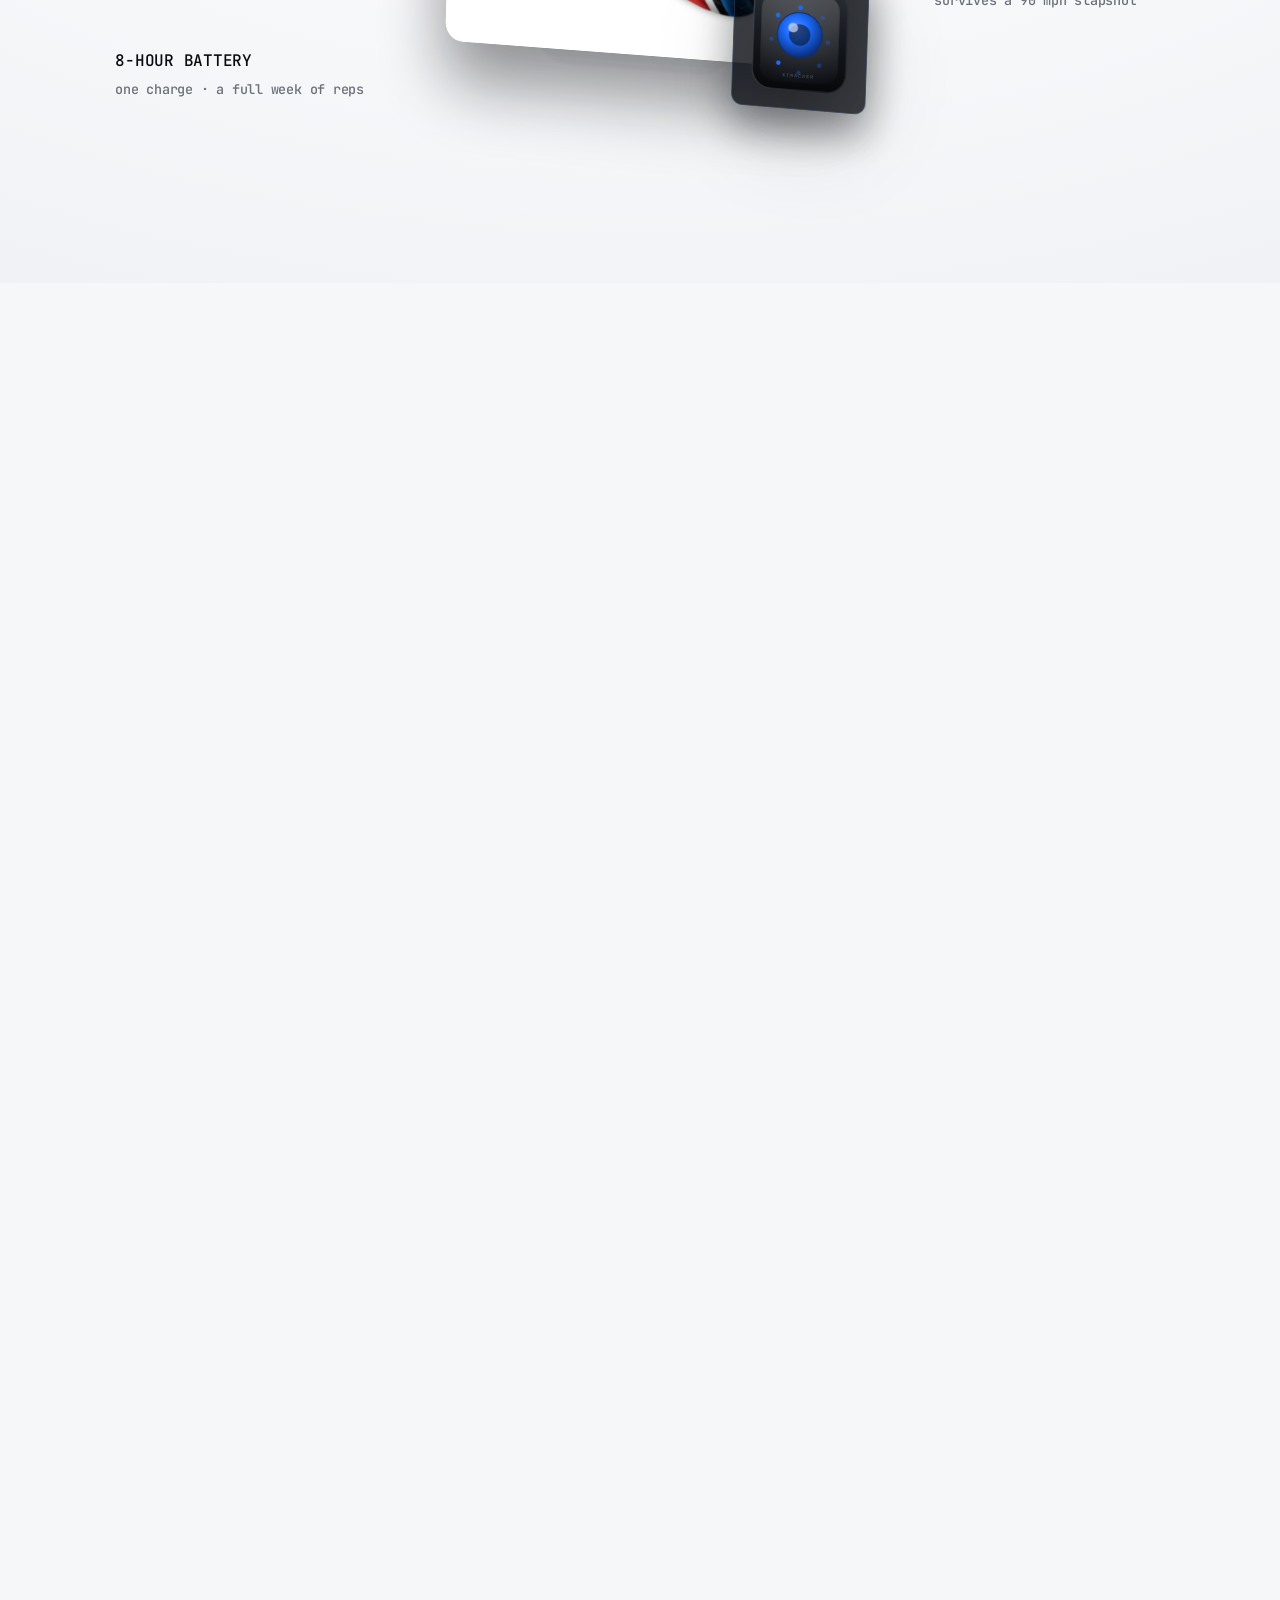
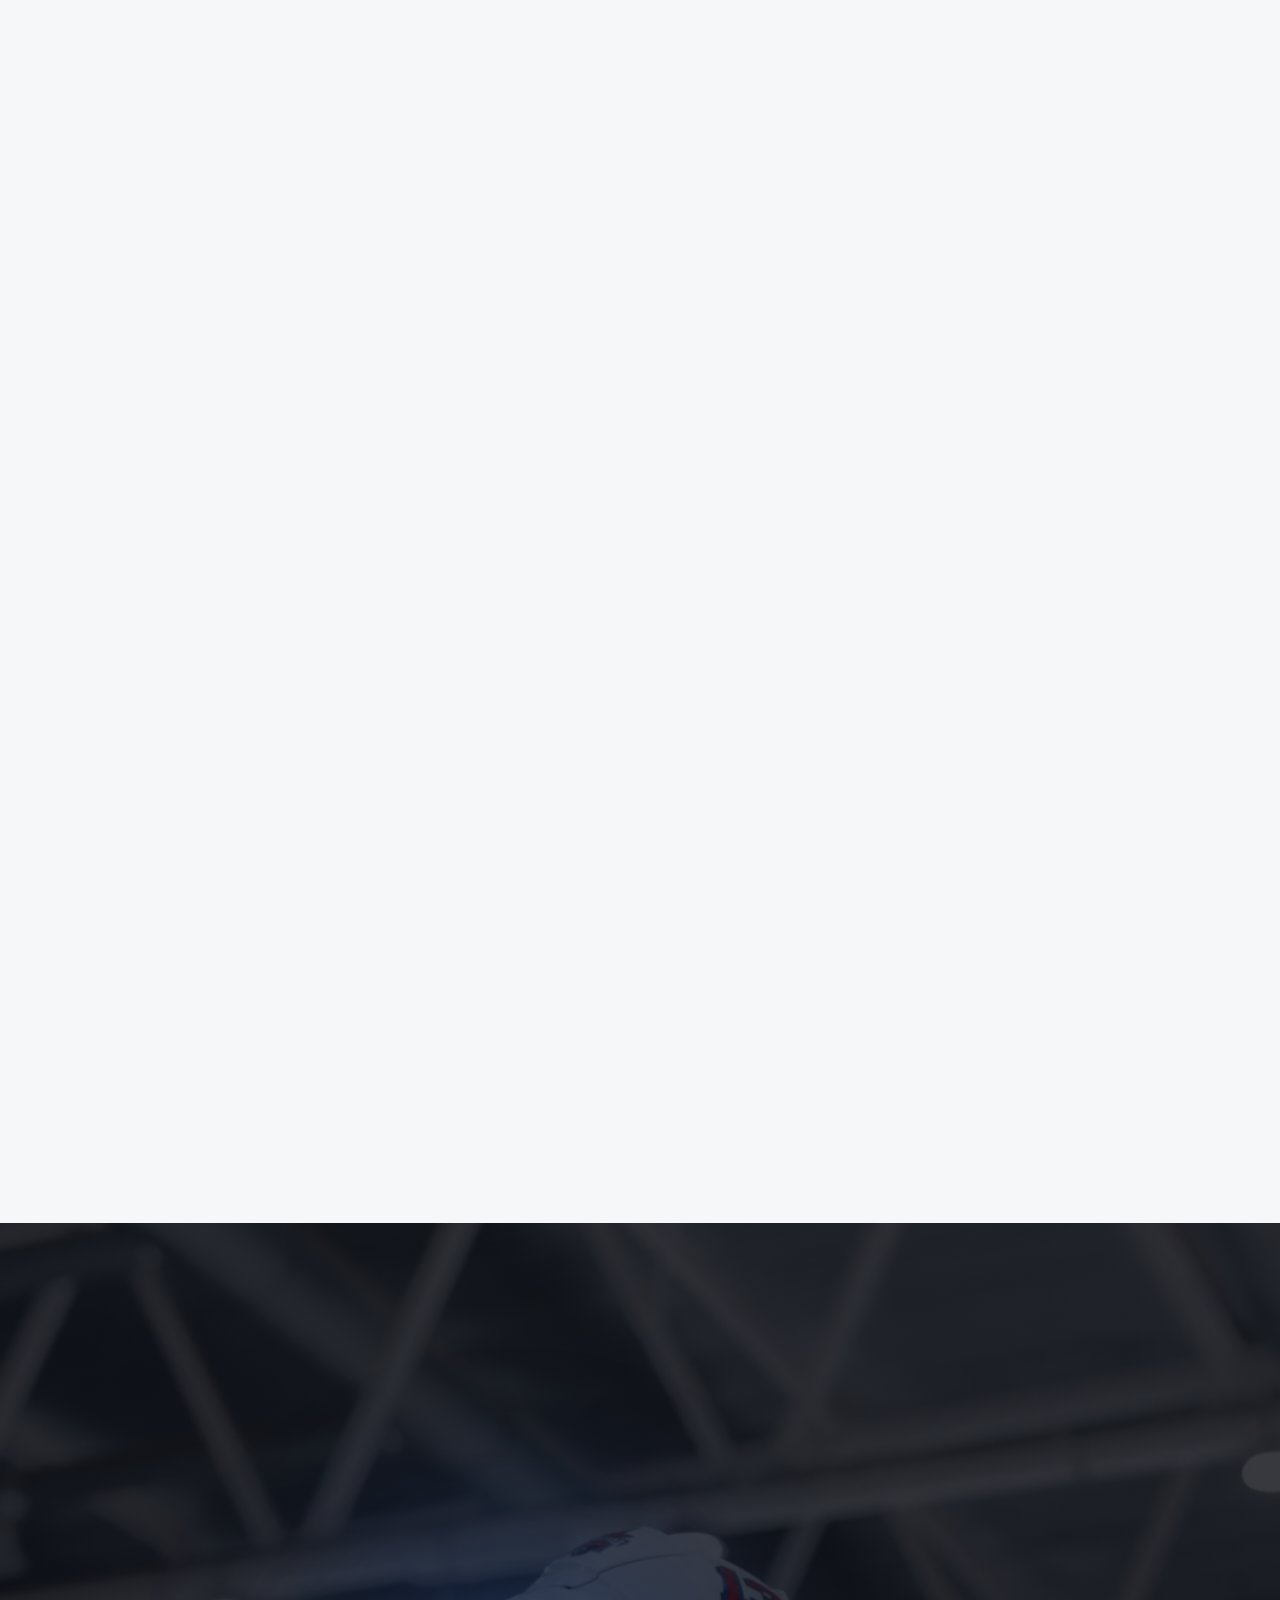
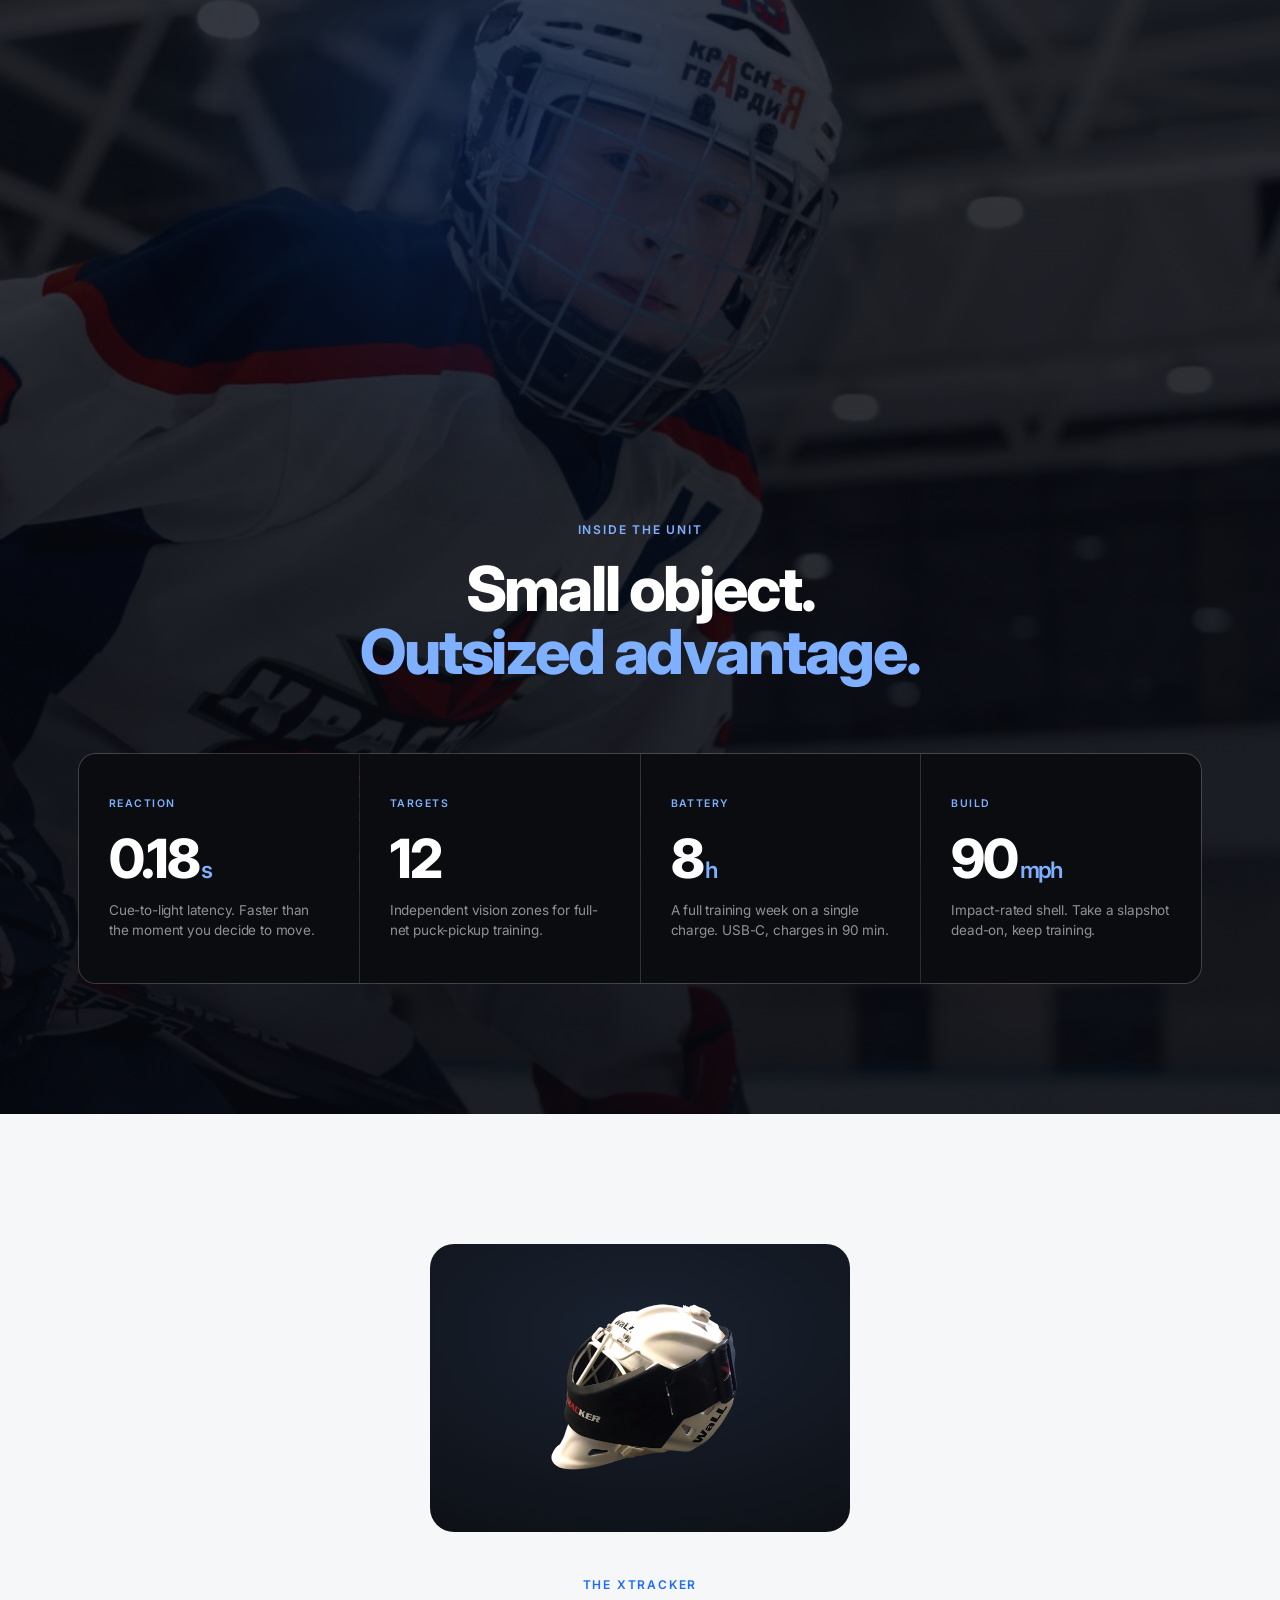
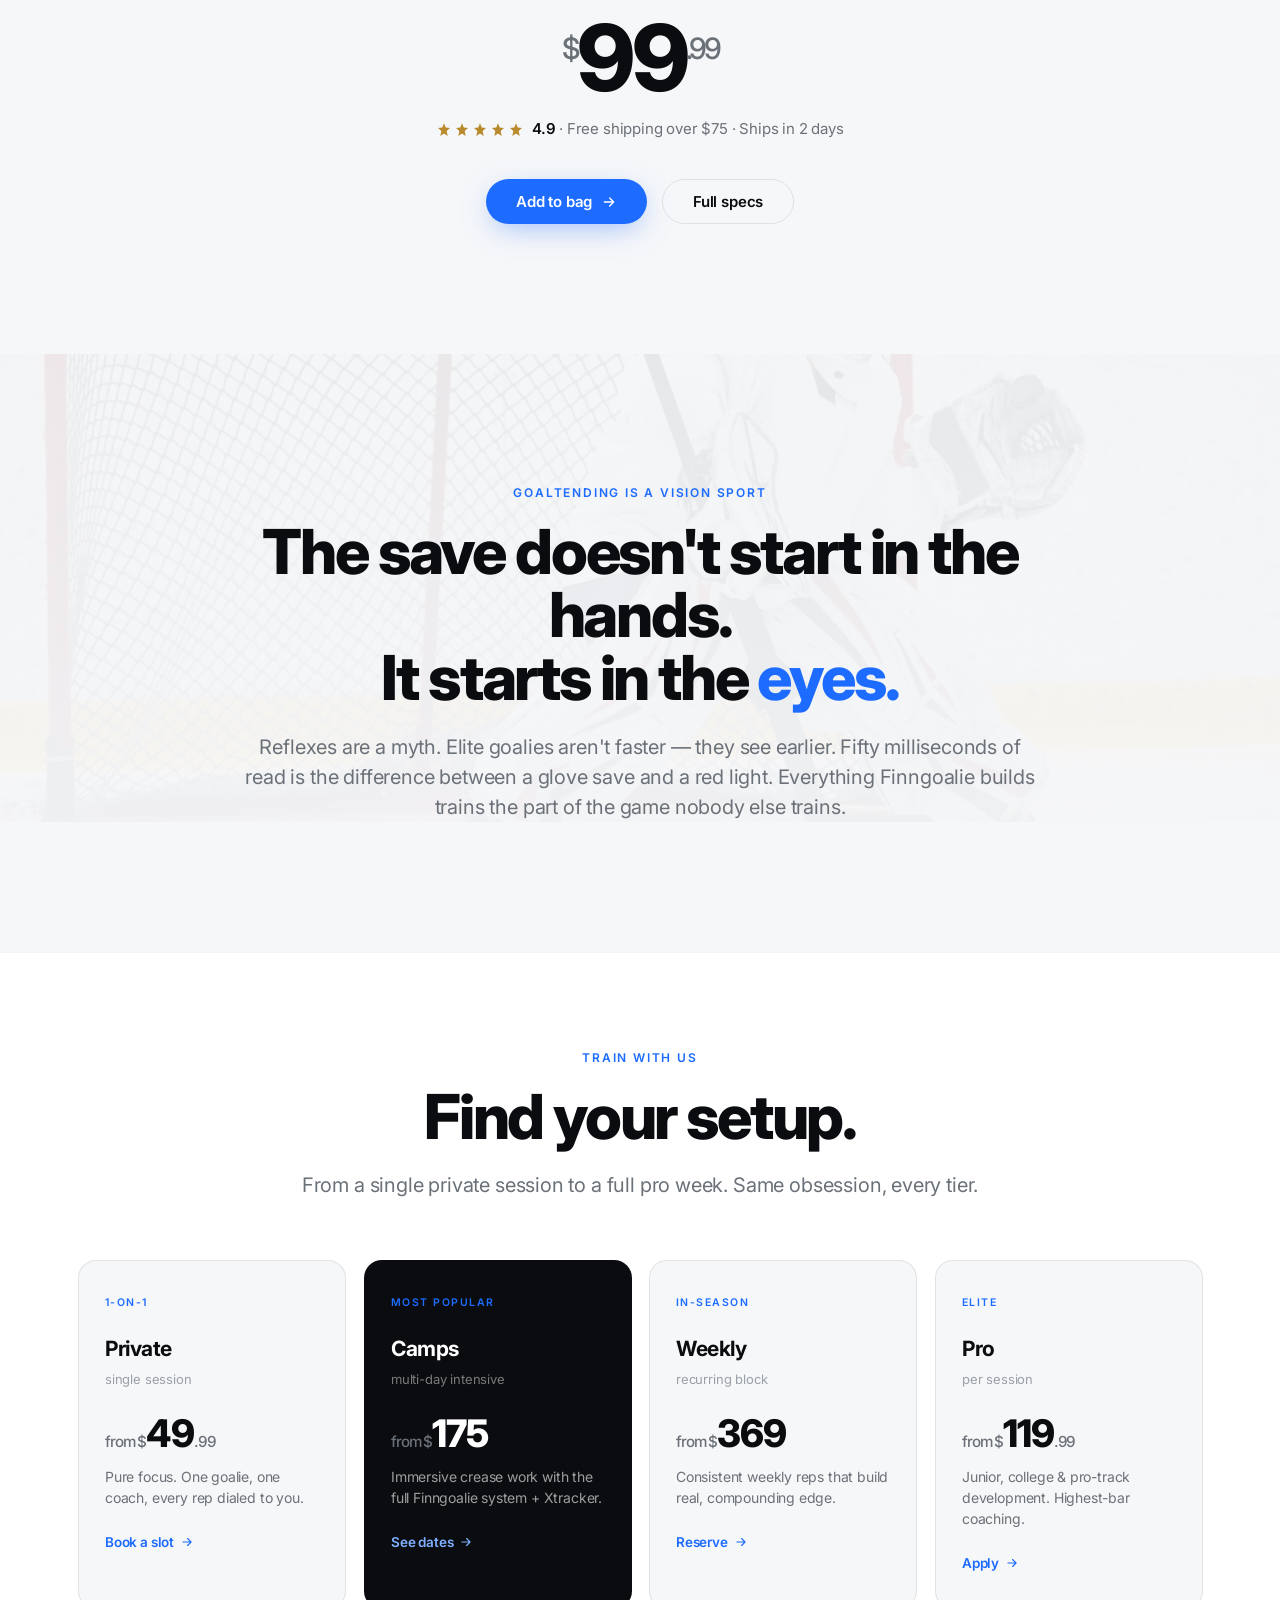
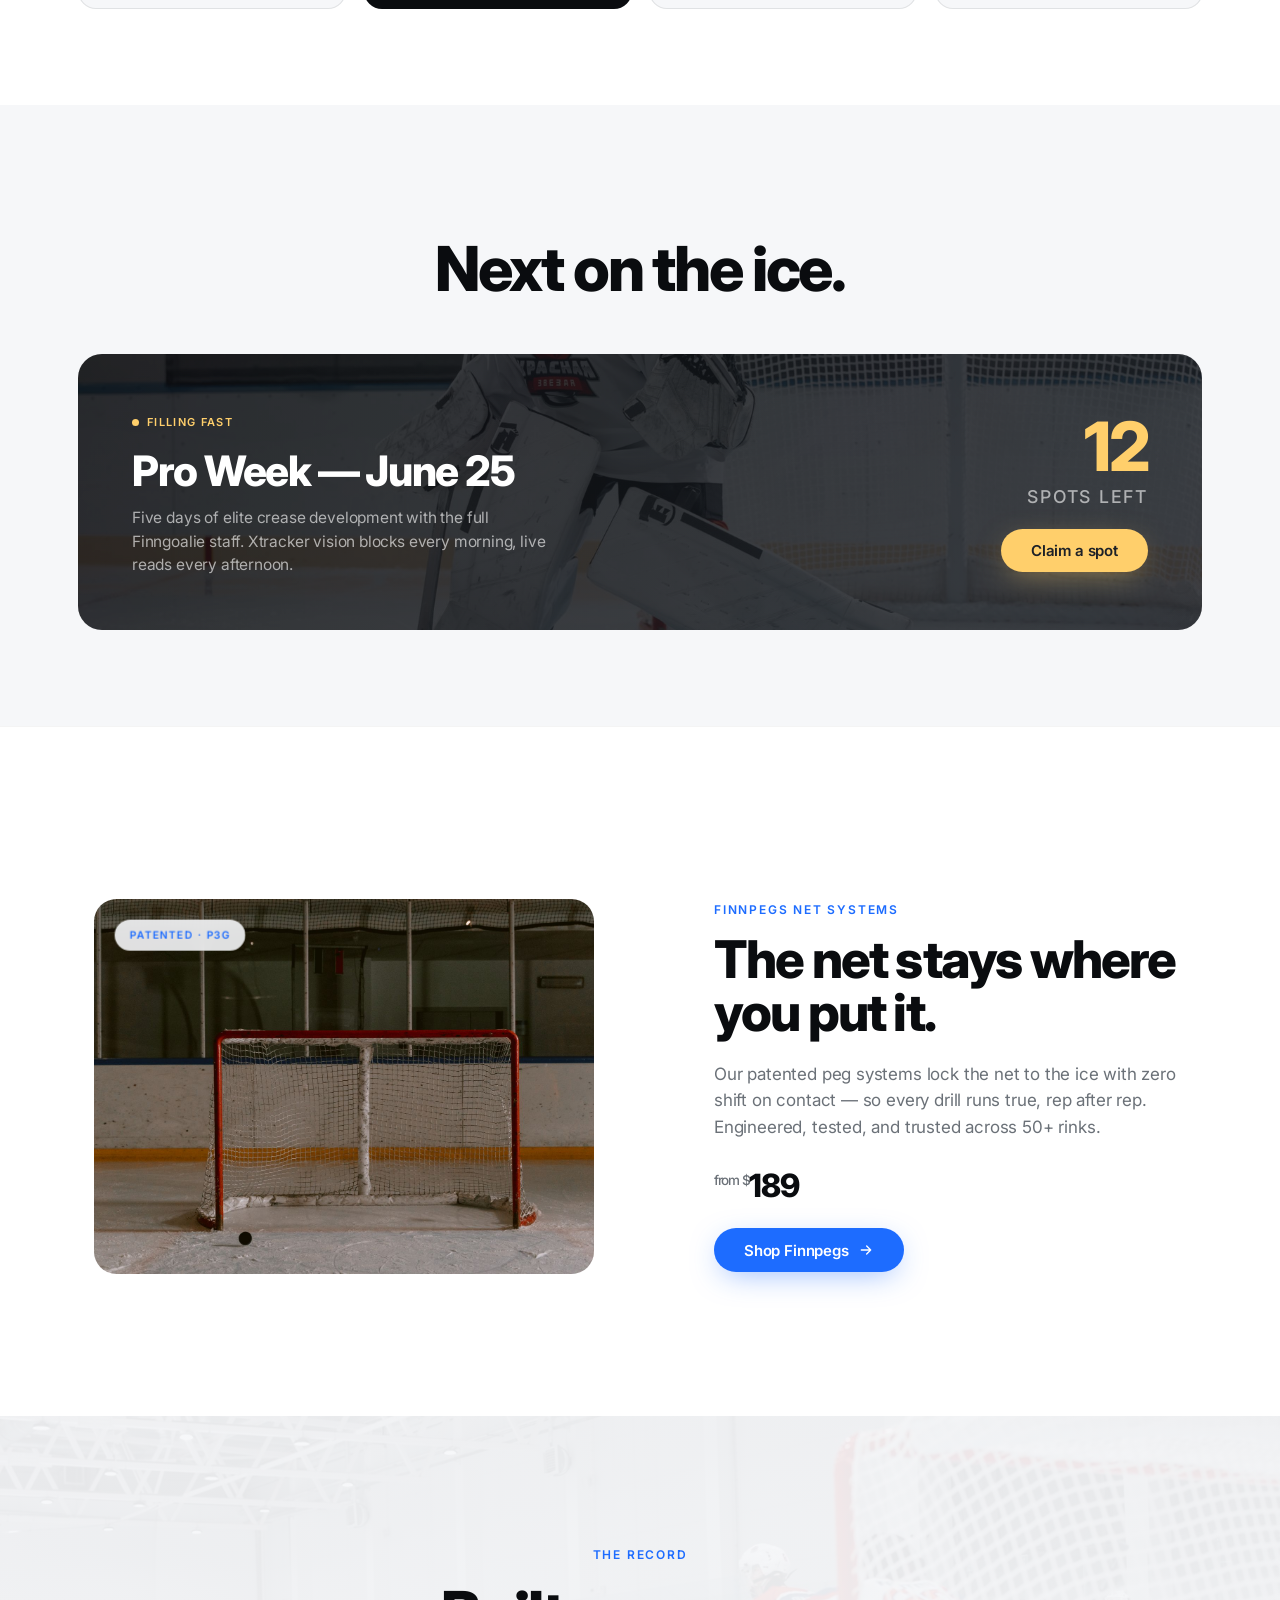
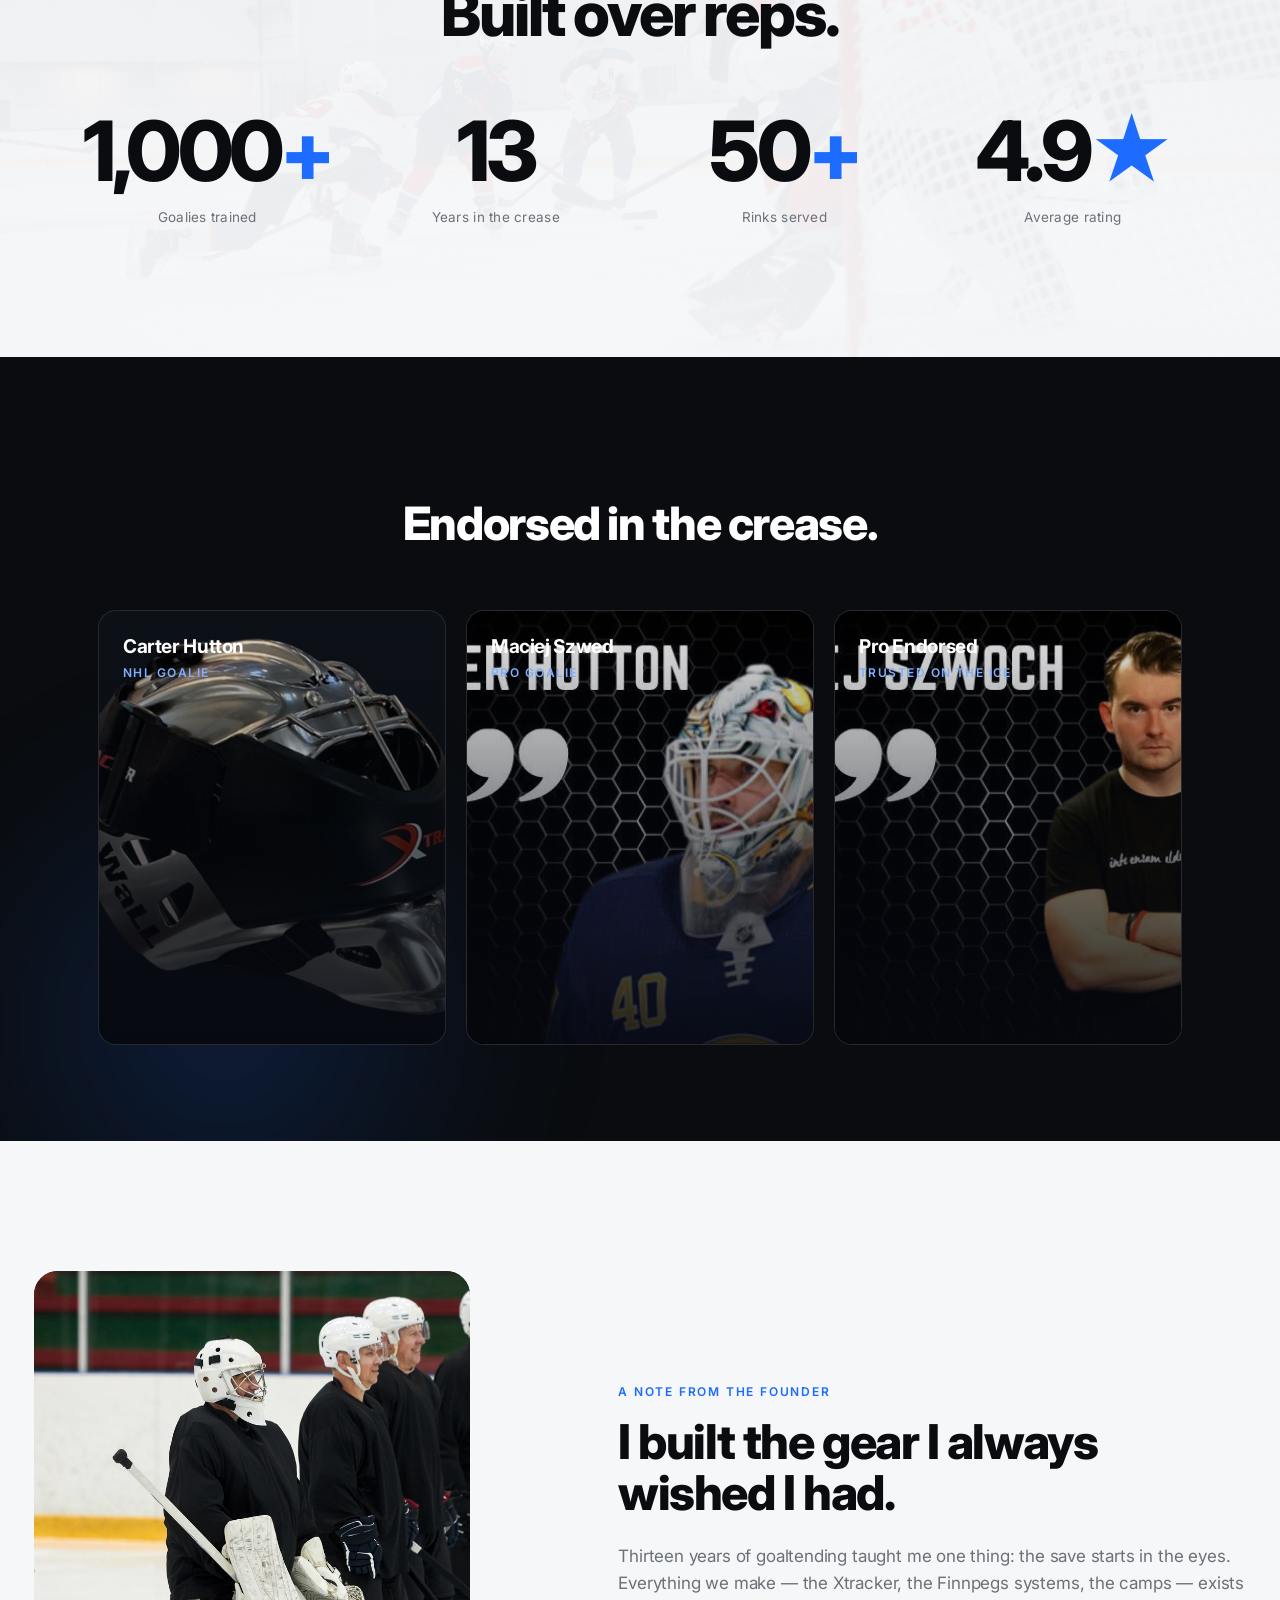
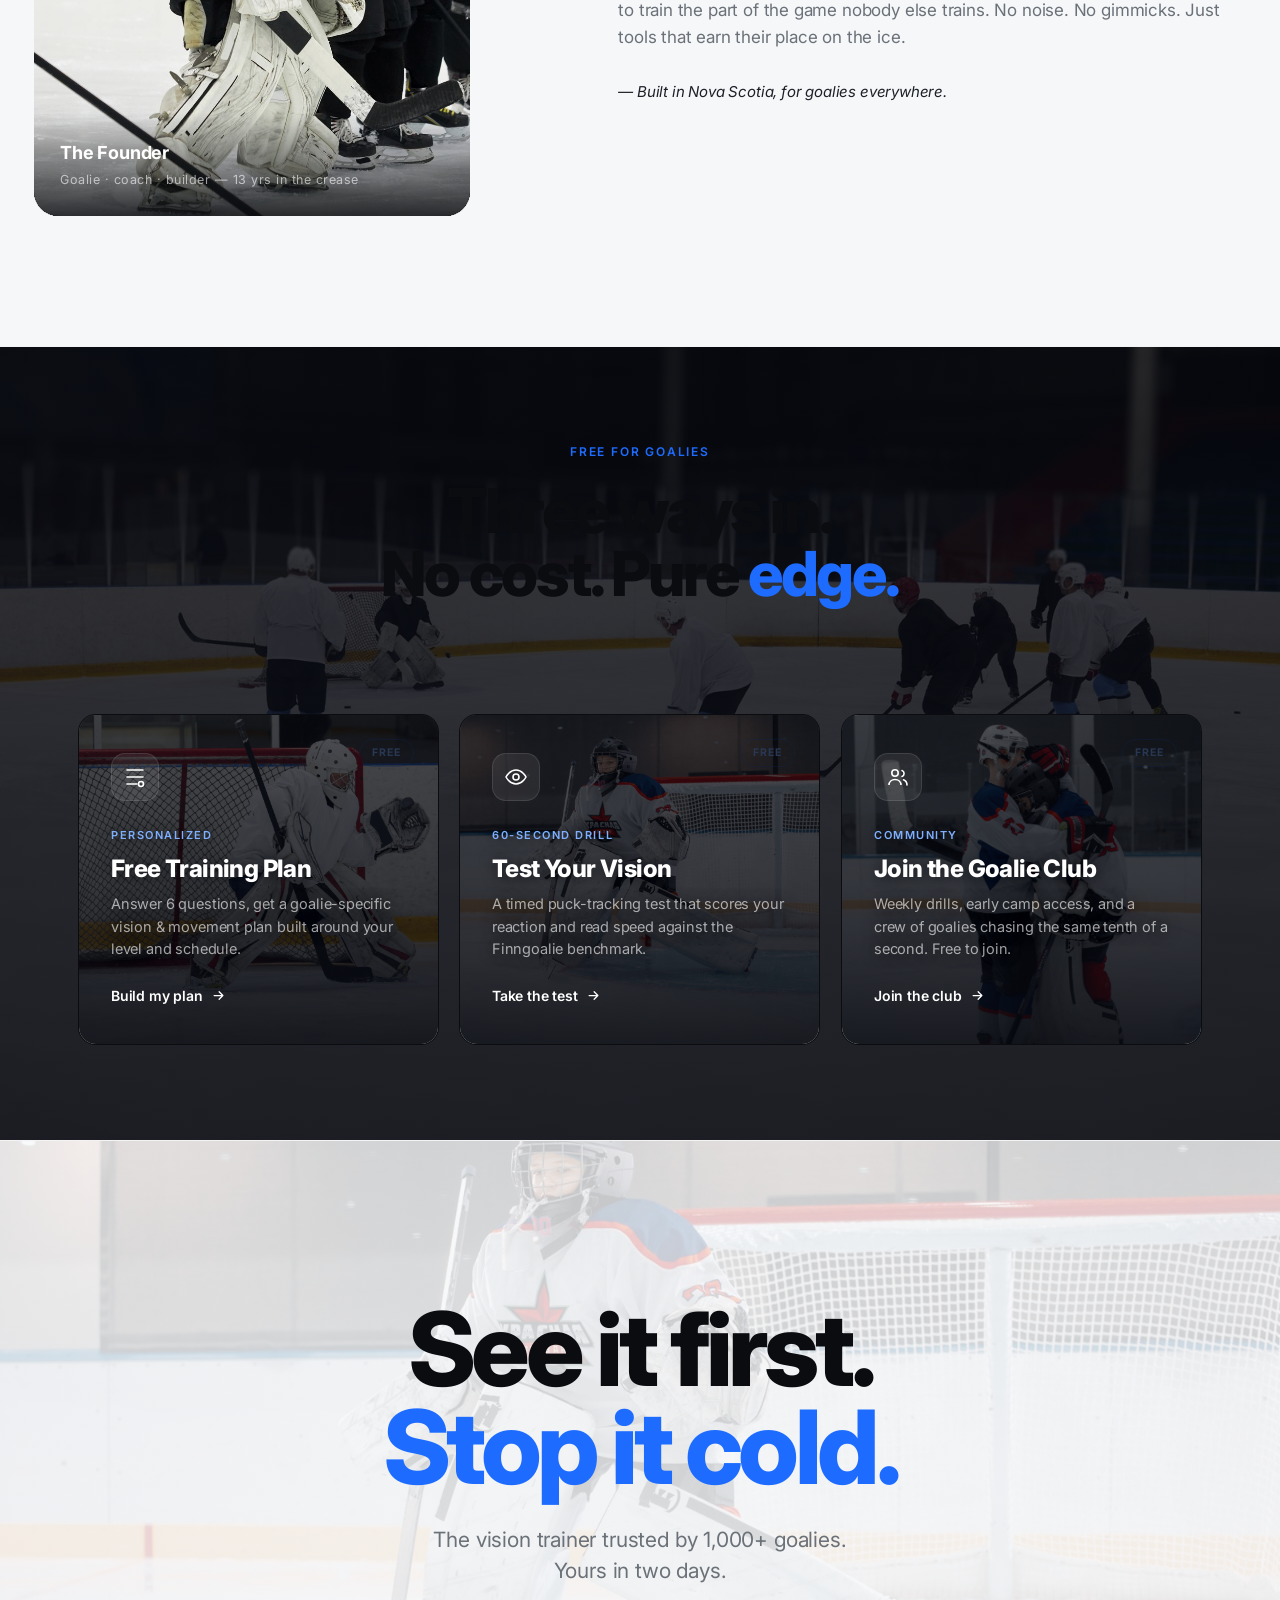
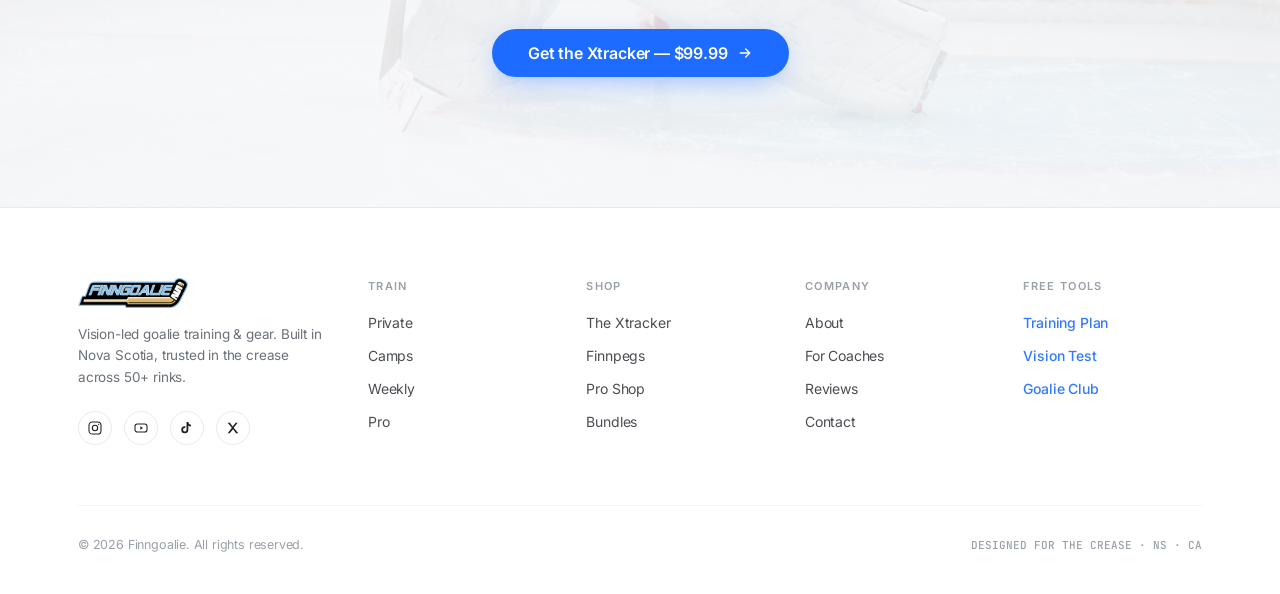
==== commit 4d56f929: "Polish: real Finngoalie logo (nav+footer), premium feature icons site-wide, fix About hero wrapping " ====
--- a/index.html
+++ b/index.html
@@ -20,10 +20,7 @@
      ============================================================ -->
 <nav class="nav" id="nav">
   <div class="wrap">
-    <a class="brand" href="index.html">
-      <svg viewBox="0 0 24 24" fill="none"><path d="M12 2L3 6.5v6c0 5 3.8 8.4 9 9.5 5.2-1.1 9-4.5 9-9.5v-6L12 2z" stroke="currentColor" stroke-width="1.6"/><path d="M8.5 12.2l2.4 2.4 4.6-5" stroke="#1d6cff" stroke-width="1.8" stroke-linecap="round" stroke-linejoin="round"/></svg>
-      Finn<b>goalie</b>
-    </a>
+    <a class="brand" href="index.html"><img class="brand-logo" src="assets/img/logo.png" alt="Finngoalie"></a>
     <div class="navlinks">
       <a href="train.html">Train</a>
       <a href="xtracker.html">The Xtracker</a>
@@ -400,7 +397,7 @@
   <div class="wrap">
     <div class="foot-grid">
       <div class="foot-brand">
-        <a class="brand" href="index.html"><svg viewBox="0 0 24 24" fill="none"><path d="M12 2L3 6.5v6c0 5 3.8 8.4 9 9.5 5.2-1.1 9-4.5 9-9.5v-6L12 2z" stroke="currentColor" stroke-width="1.6"/><path d="M8.5 12.2l2.4 2.4 4.6-5" stroke="#1d6cff" stroke-width="1.8" stroke-linecap="round" stroke-linejoin="round"/></svg>Finn<b>goalie</b></a>
+        <a class="brand" href="index.html"><img class="brand-logo" src="assets/img/logo.png" alt="Finngoalie"></a>
         <p>Vision-led goalie training &amp; gear. Built in Nova Scotia, trusted in the crease across 50+ rinks.</p>
         <div class="foot-social">
           <a href="#" aria-label="Instagram"><svg viewBox="0 0 24 24" fill="none" stroke="currentColor" stroke-width="1.6"><rect x="3" y="3" width="18" height="18" rx="5"/><circle cx="12" cy="12" r="4"/><circle cx="17.5" cy="6.5" r="1" fill="currentColor" stroke="none"/></svg></a>
--- a/styles.css
+++ b/styles.css
@@ -154,7 +154,7 @@
 }
 .section-head{text-align:center;max-width:720px;margin:0 auto;padding:0 20px}
 .section-head h2{font-size:var(--fz-h2);line-height:1.02;letter-spacing:-.035em;font-weight:800}
-.section-head h2 .mute{color:var(--mute-2)}
+.section-head h2 .mute{color:inherit}  /* gray two-tone headings read cheap → solid ink */
 .section-head h2 .accent{color:var(--accent)}
 .section-head p{font-size:var(--fz-lead);color:var(--mute);margin-top:22px;line-height:1.5;font-weight:400}
 
@@ -810,8 +810,14 @@
 }
 .hero.has-media > .wrap,
 .hero.has-media > .hero-inner,
-.hero.has-media .hero-content{ position:relative; z-index:2; }
-.hero.has-media canvas{ position:relative; z-index:1; }
+.hero.has-media .hero-content,
+.hero.has-media .hero-in{ position:relative; z-index:3; }
+/* keep the puck-tracker canvas FULL-BLEED (absolute) — just lift it above the photo
+   scrim. (Do NOT set position:relative, or it drops into flow and pushes the hero tall.) */
+.hero.has-media .hero-tracker{ position:absolute; inset:0; z-index:1; }
+/* the old light-hero radial veil washes the photo to white at the edges — kill it
+   on media heroes; the .hero-media scrim handles readability instead. */
+.hero.has-media .hero-veil{ display:none; }
 
 /* --- section background media (subtle, behind content) --- */
 .has-bg{ position:relative; isolation:isolate; }
@@ -846,3 +852,41 @@
 @media(max-width:780px){
   .hero-media::after{ background:linear-gradient(0deg, rgba(6,8,15,.9) 0%, rgba(6,8,15,.4) 60%, rgba(6,8,15,.55) 100%); }
 }
+
+/* ============================================================
+   28. REAL BRAND LOGO + heading polish
+   ============================================================ */
+/* real Finngoalie wordmark (replaces the SVG+text brand) */
+.brand{ display:inline-flex; align-items:center; }
+.brand-logo{ height:30px; width:auto; display:block; }
+.footer .brand-logo{ height:34px; margin-bottom:6px; }
+.hero.has-media .brand-logo,
+.nav .brand-logo{ height:30px; }
+@media(max-width:600px){ .brand-logo{ height:26px; } }
+
+/* never render two-tone gray headings (reads cheap) — keep only the blue .accent */
+h1 .mute, h2 .mute, h3 .mute, .h1 .mute, .h2 .mute, .display .mute{ color:inherit; }
+
+/* ---- premium feature icon (replaces weak pale-tile monoline icons) ----
+   filled brand-blue gradient squircle + crisp white on-brand glyph.
+   Apply class "fico" to any feature/value icon tile; glyph svg uses white stroke. */
+.fico{ width:54px; height:54px; border-radius:16px; display:grid; place-items:center; flex:none;
+  background:linear-gradient(150deg,#2d80ff,#0b46c4);
+  box-shadow:0 10px 24px -10px rgba(29,108,255,.65), inset 0 1px 0 rgba(255,255,255,.25); }
+.fico svg{ width:26px; height:26px; display:block; stroke:#fff; stroke-width:1.8; fill:none;
+  stroke-linecap:round; stroke-linejoin:round; }
+.fico.solid svg{ fill:#fff; stroke:none; }
+.dark .fico, .has-media .fico{ box-shadow:0 10px 24px -10px rgba(45,156,255,.7); }
+/* win over the per-page pale-tile rules (.fp-feature .ico / .recard .ri /
+   .value-card .vi / .prog-card .pc-ico) while keeping their layout (margin,
+   hover, grid placement). Visual = brand gradient + white glyph. */
+.fp-feature .ico.fico, .recard .ri.fico, .value-card .vi.fico,
+.prog-card .pc-ico.fico{
+  background:linear-gradient(150deg,#2d80ff,#0b46c4); border:none; color:#fff;
+  box-shadow:0 10px 24px -10px rgba(29,108,255,.65), inset 0 1px 0 rgba(255,255,255,.25); }
+.prog-card.feat .pc-ico.fico{
+  background:linear-gradient(150deg,#2d80ff,#0b46c4); border:none; color:#fff;
+  box-shadow:0 10px 24px -10px rgba(45,156,255,.7), inset 0 1px 0 rgba(255,255,255,.25); }
+.fp-feature .ico.fico svg, .recard .ri.fico svg, .value-card .vi.fico svg,
+.prog-card .pc-ico.fico svg{ stroke:#fff; fill:none; stroke-width:1.8;
+  stroke-linecap:round; stroke-linejoin:round; }
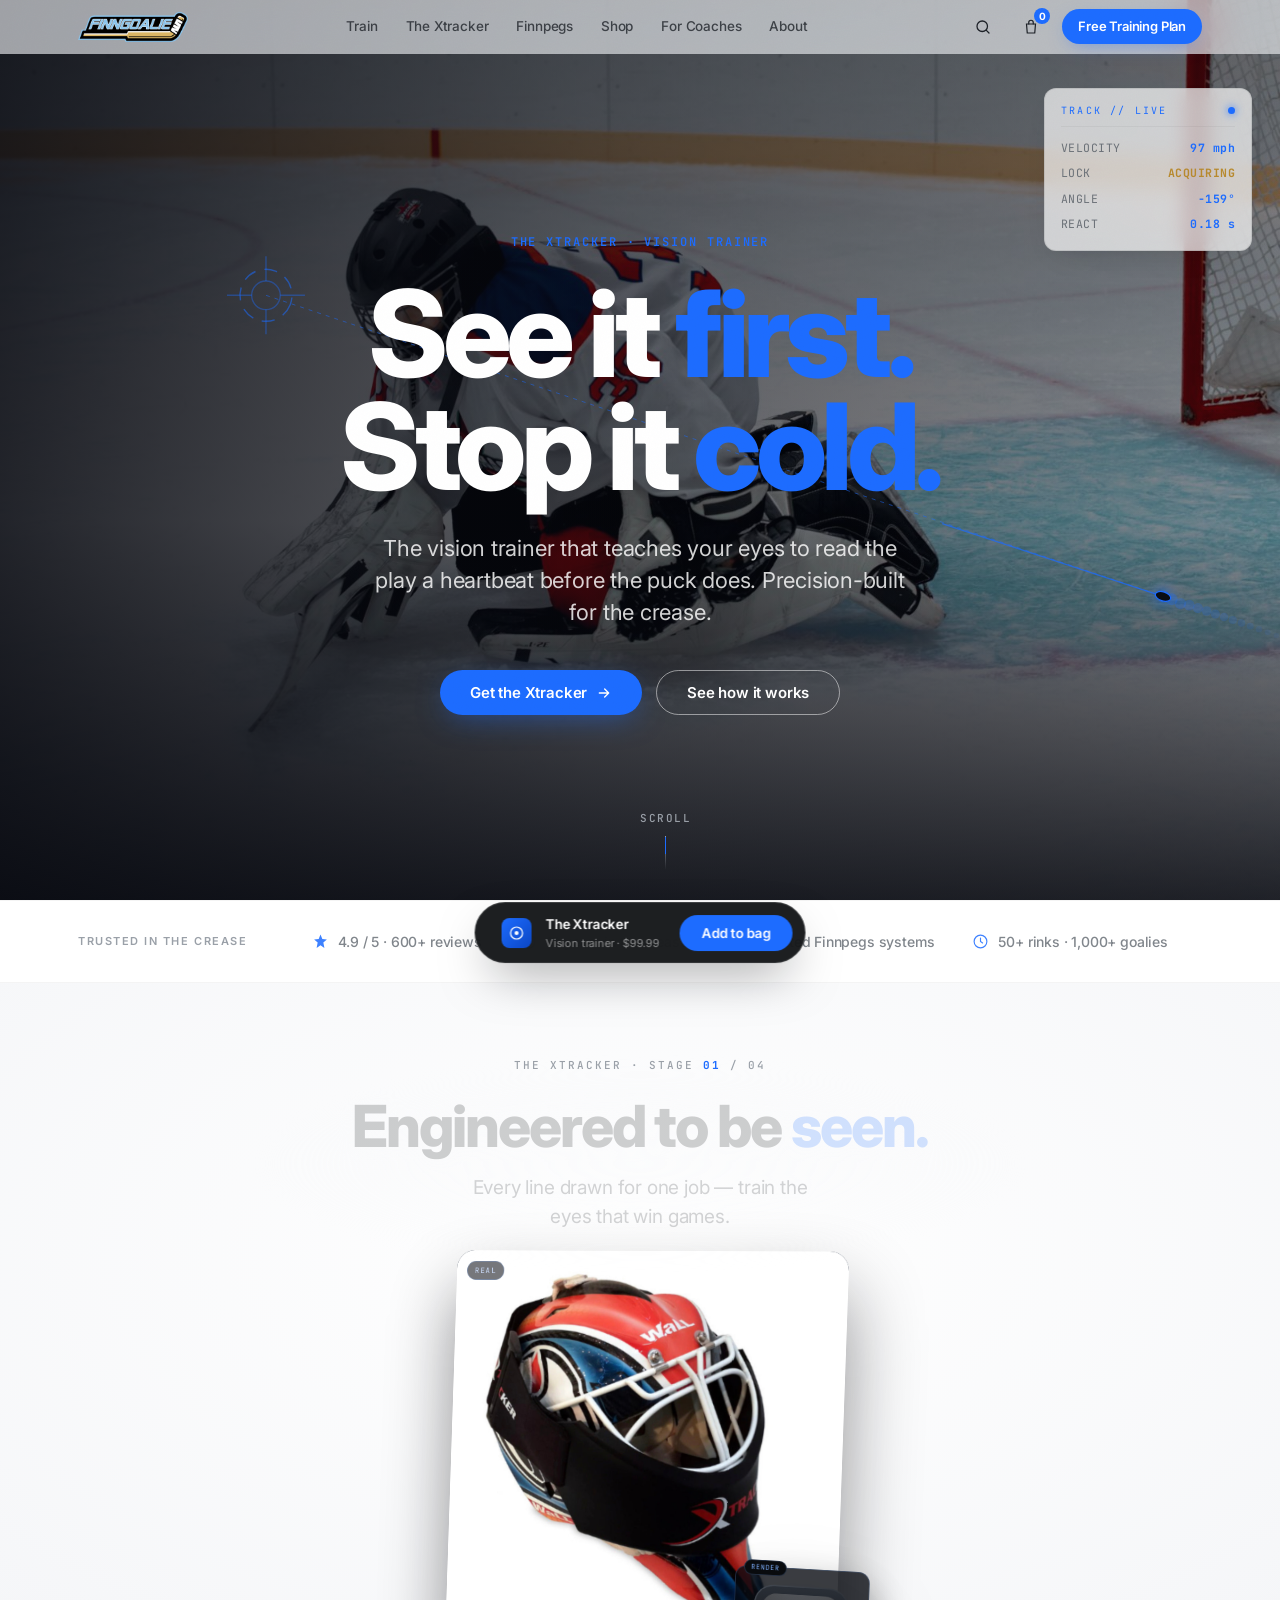
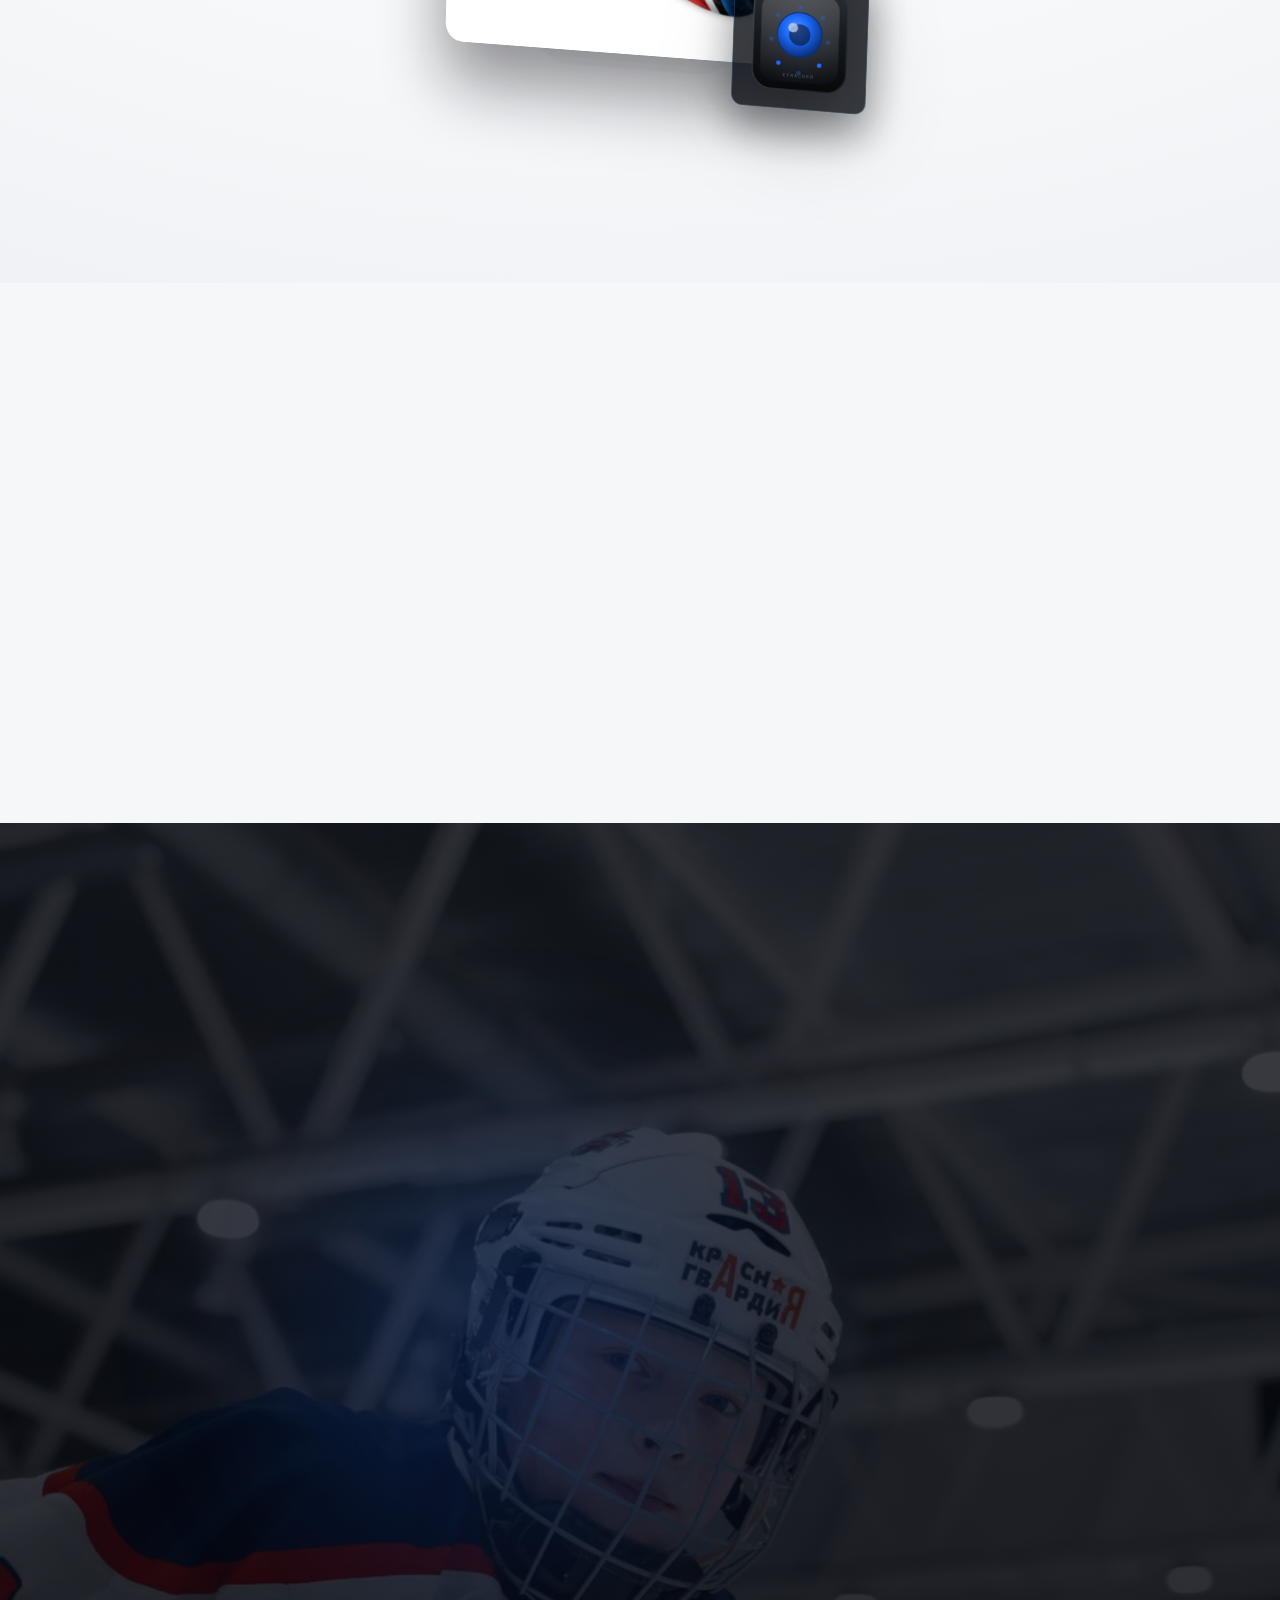
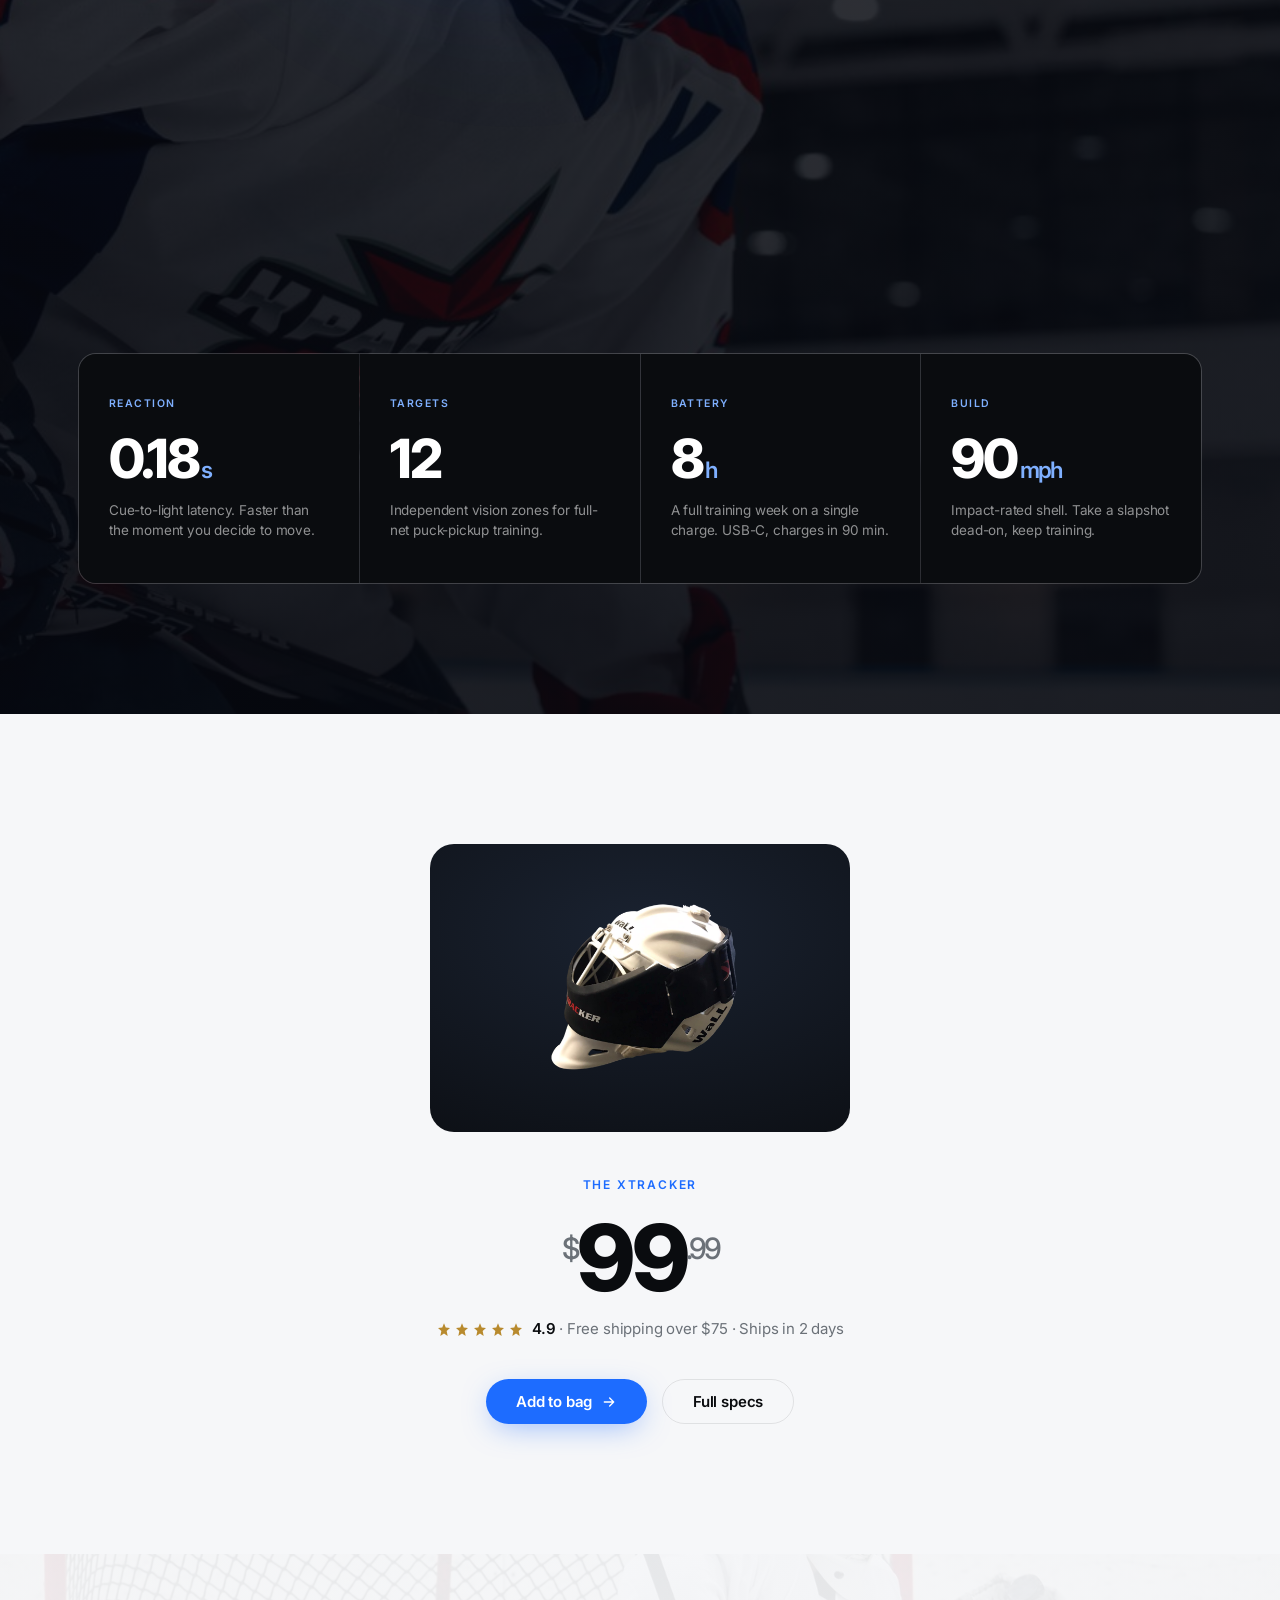
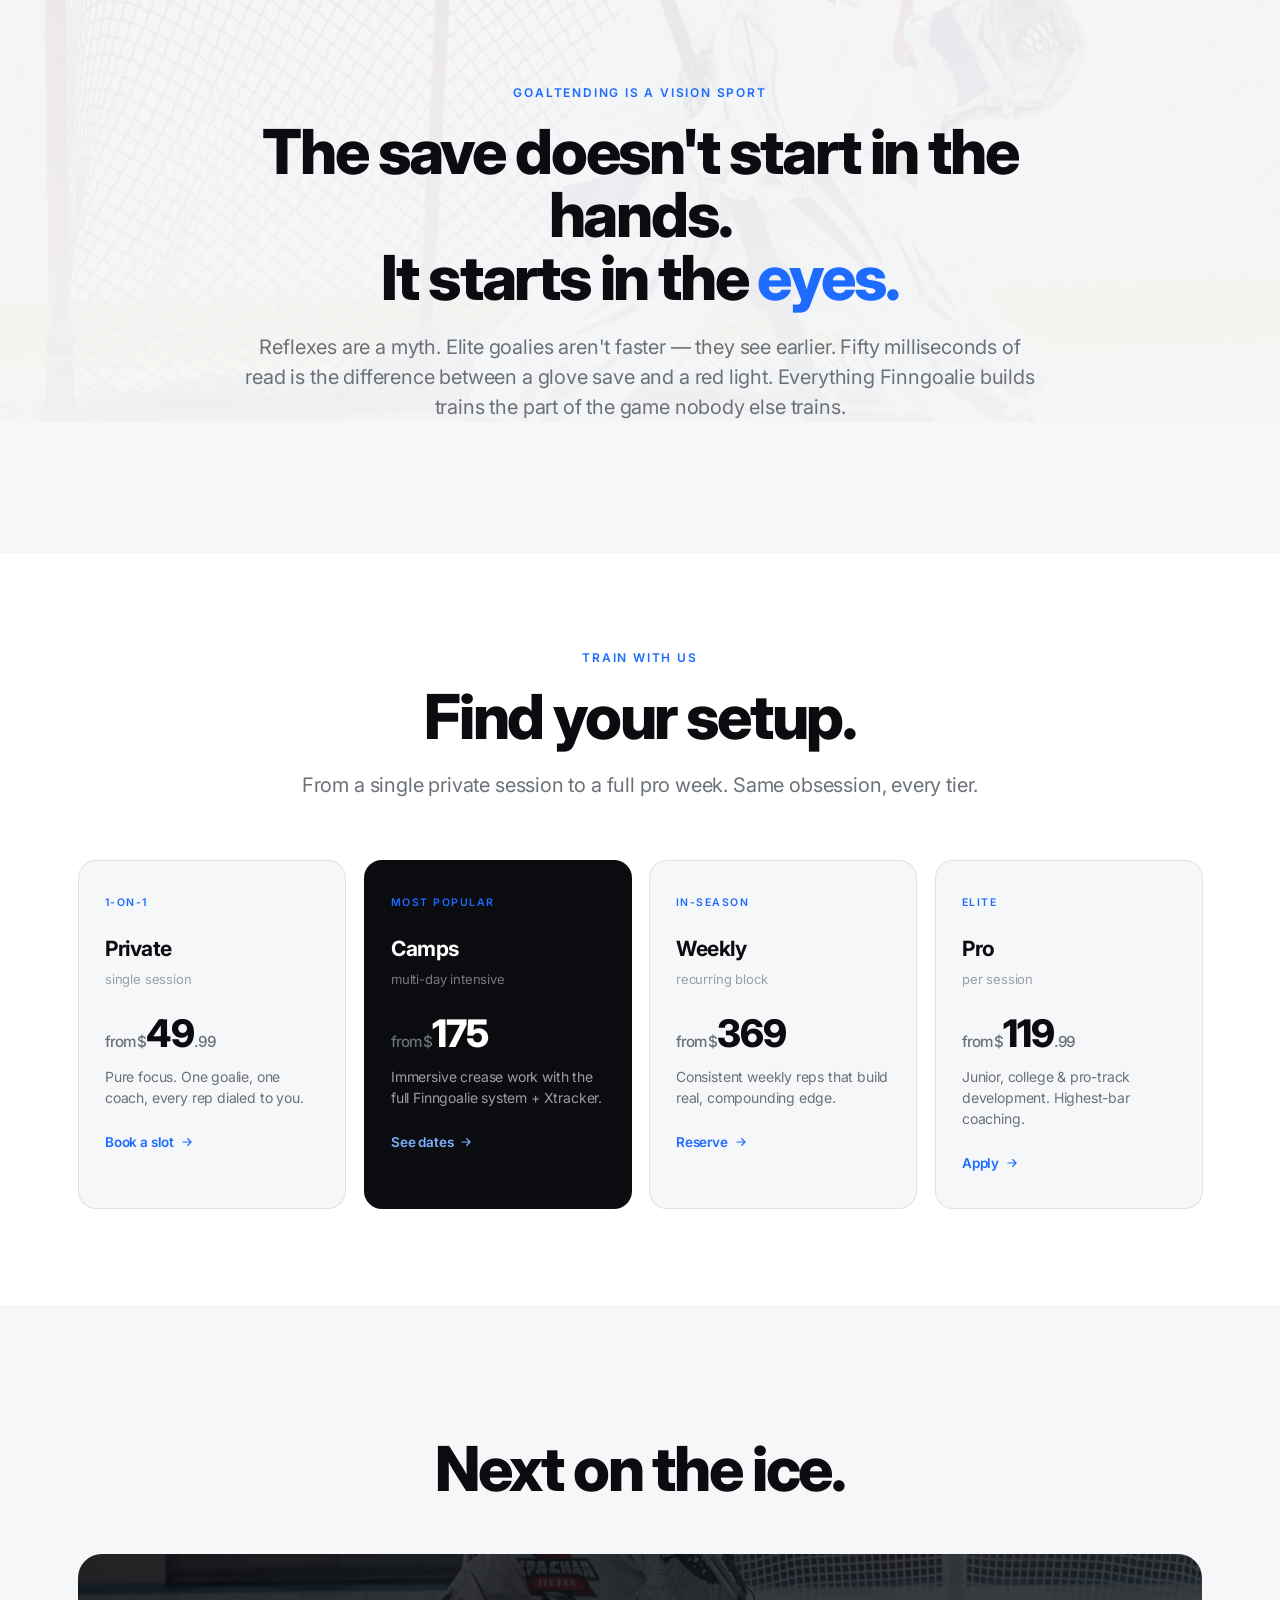
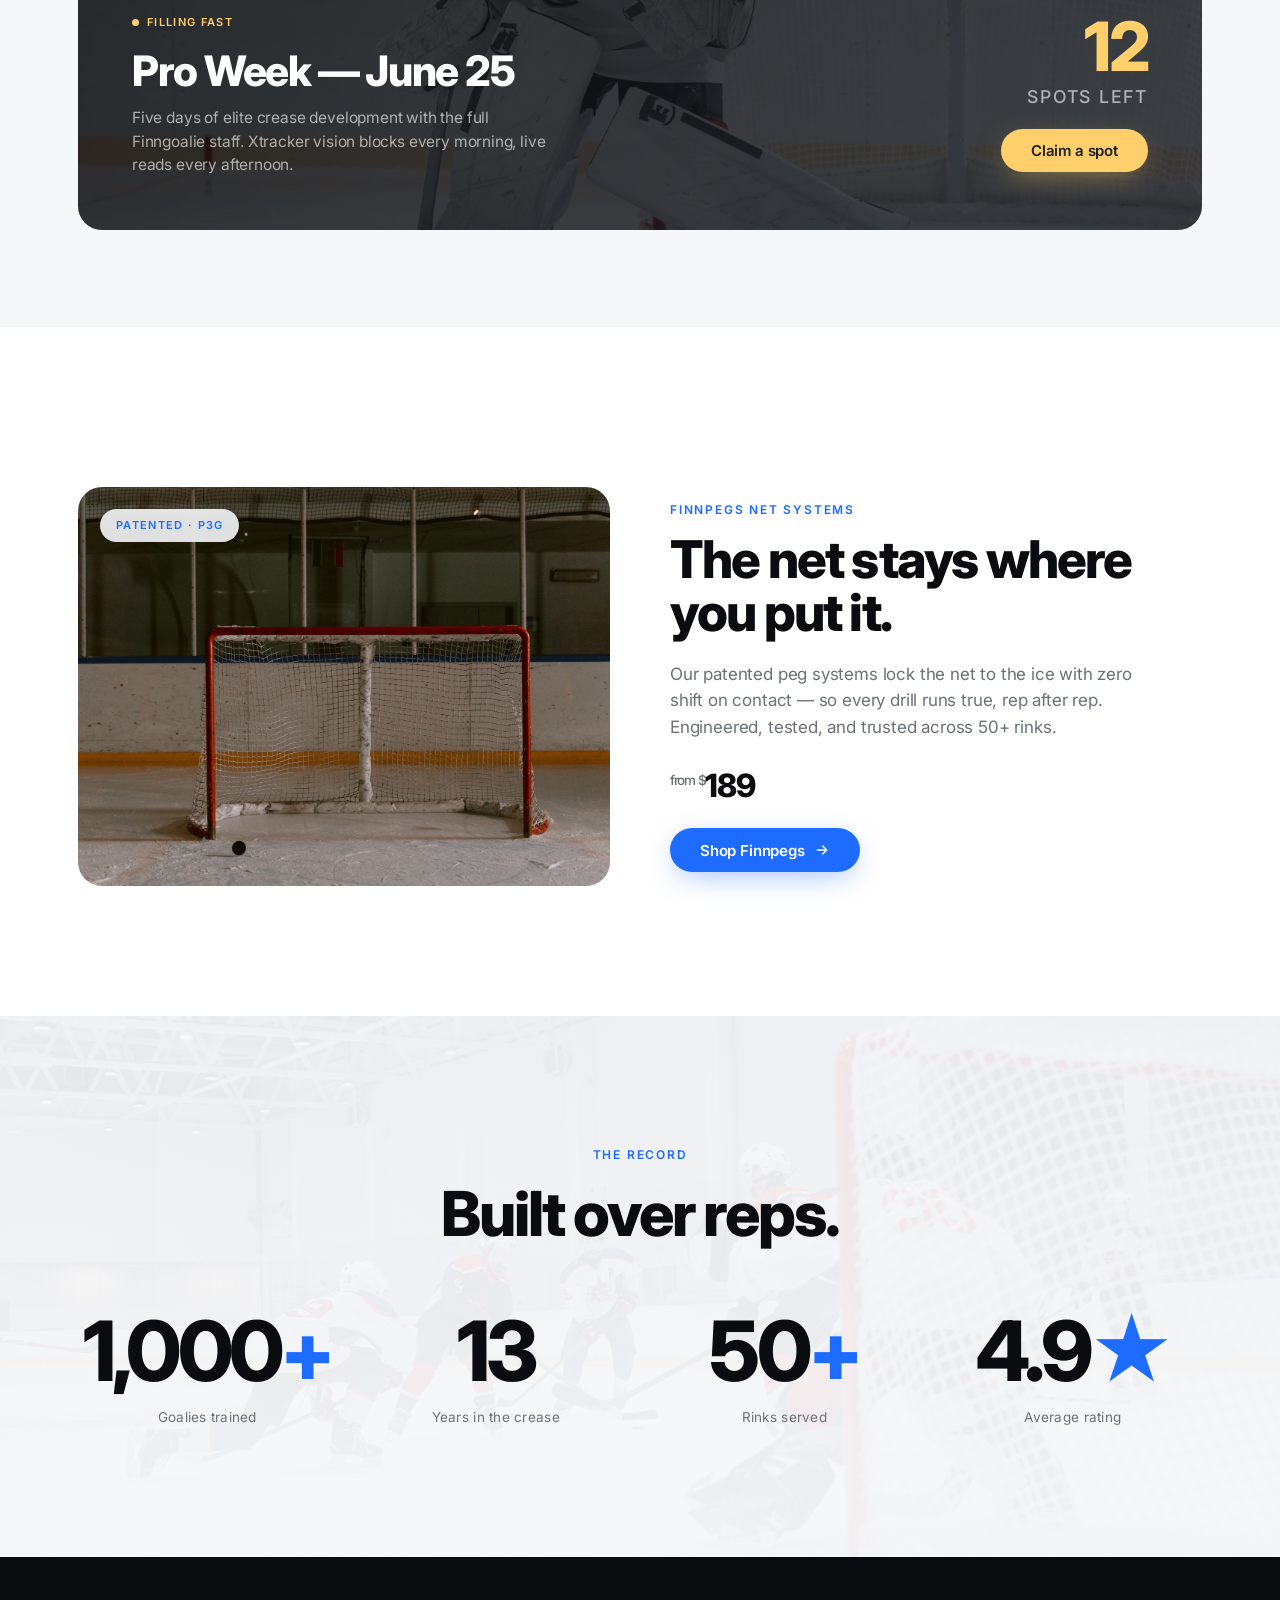
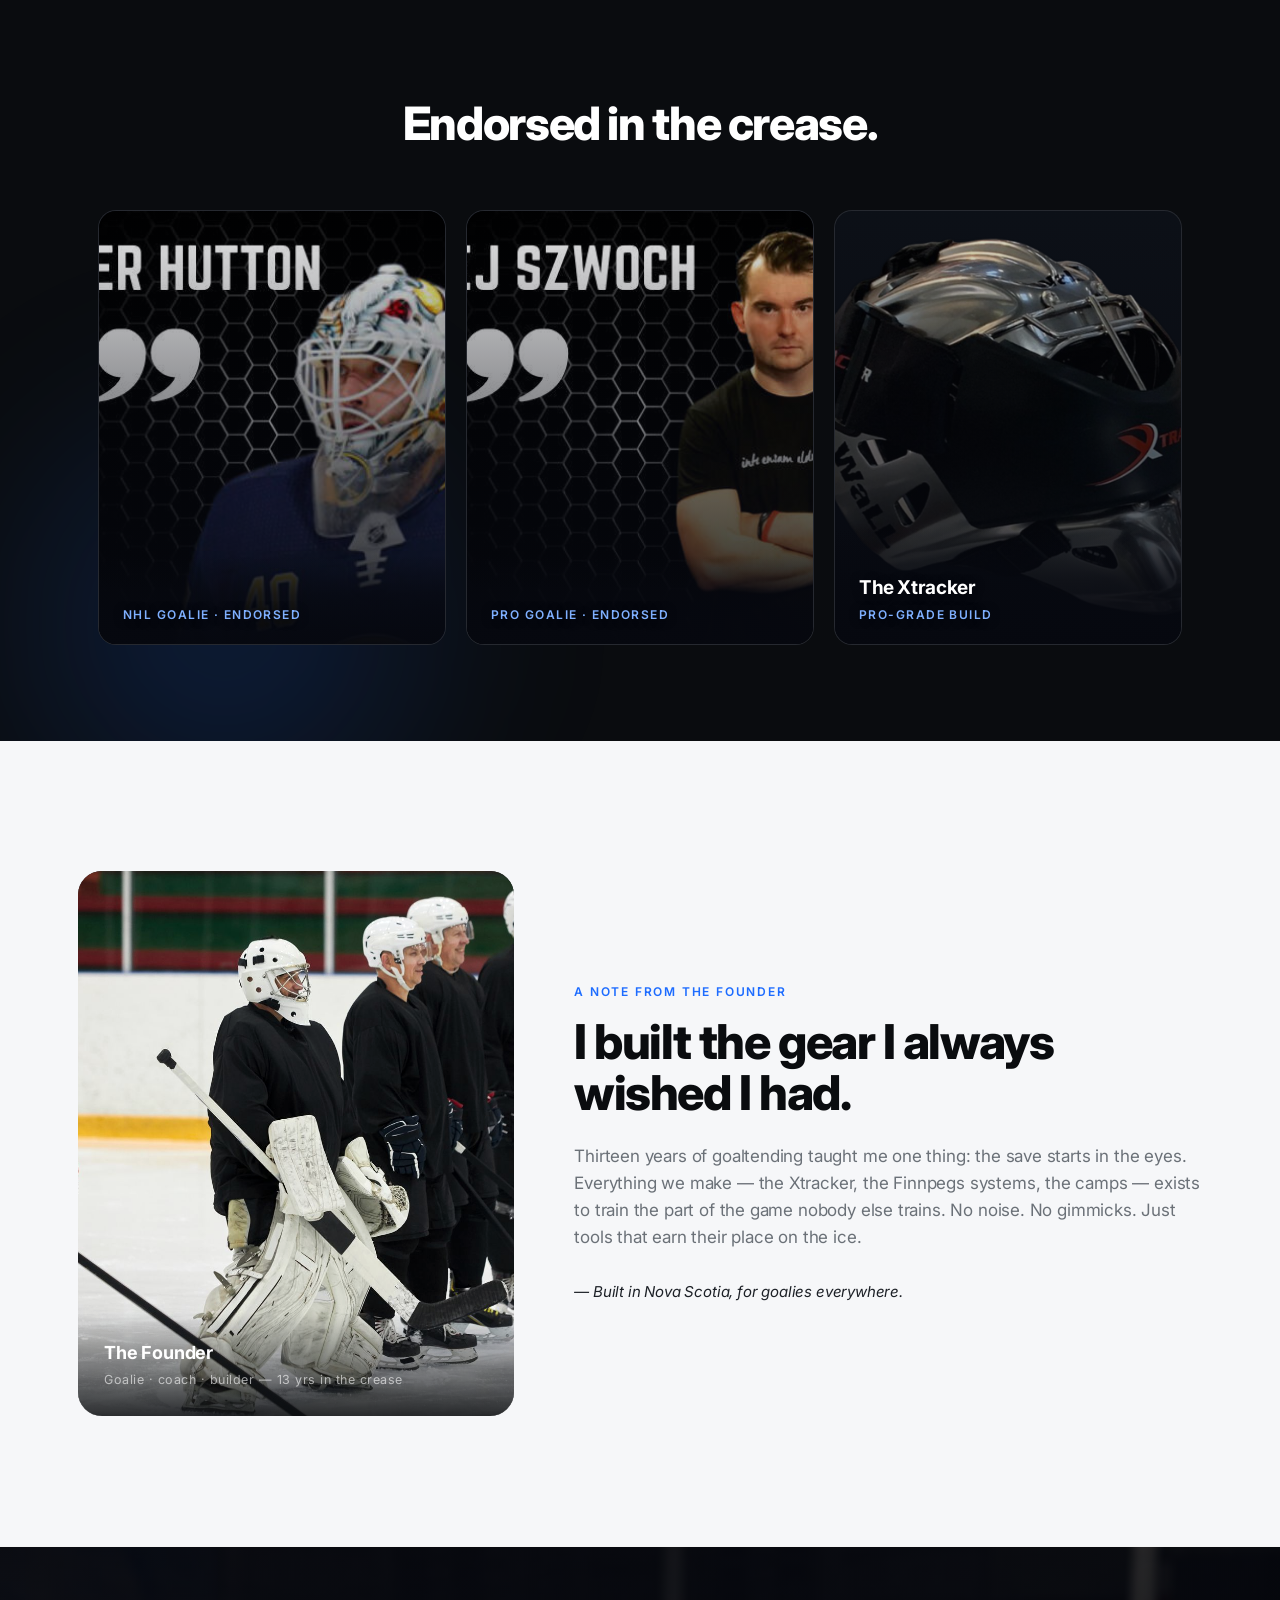
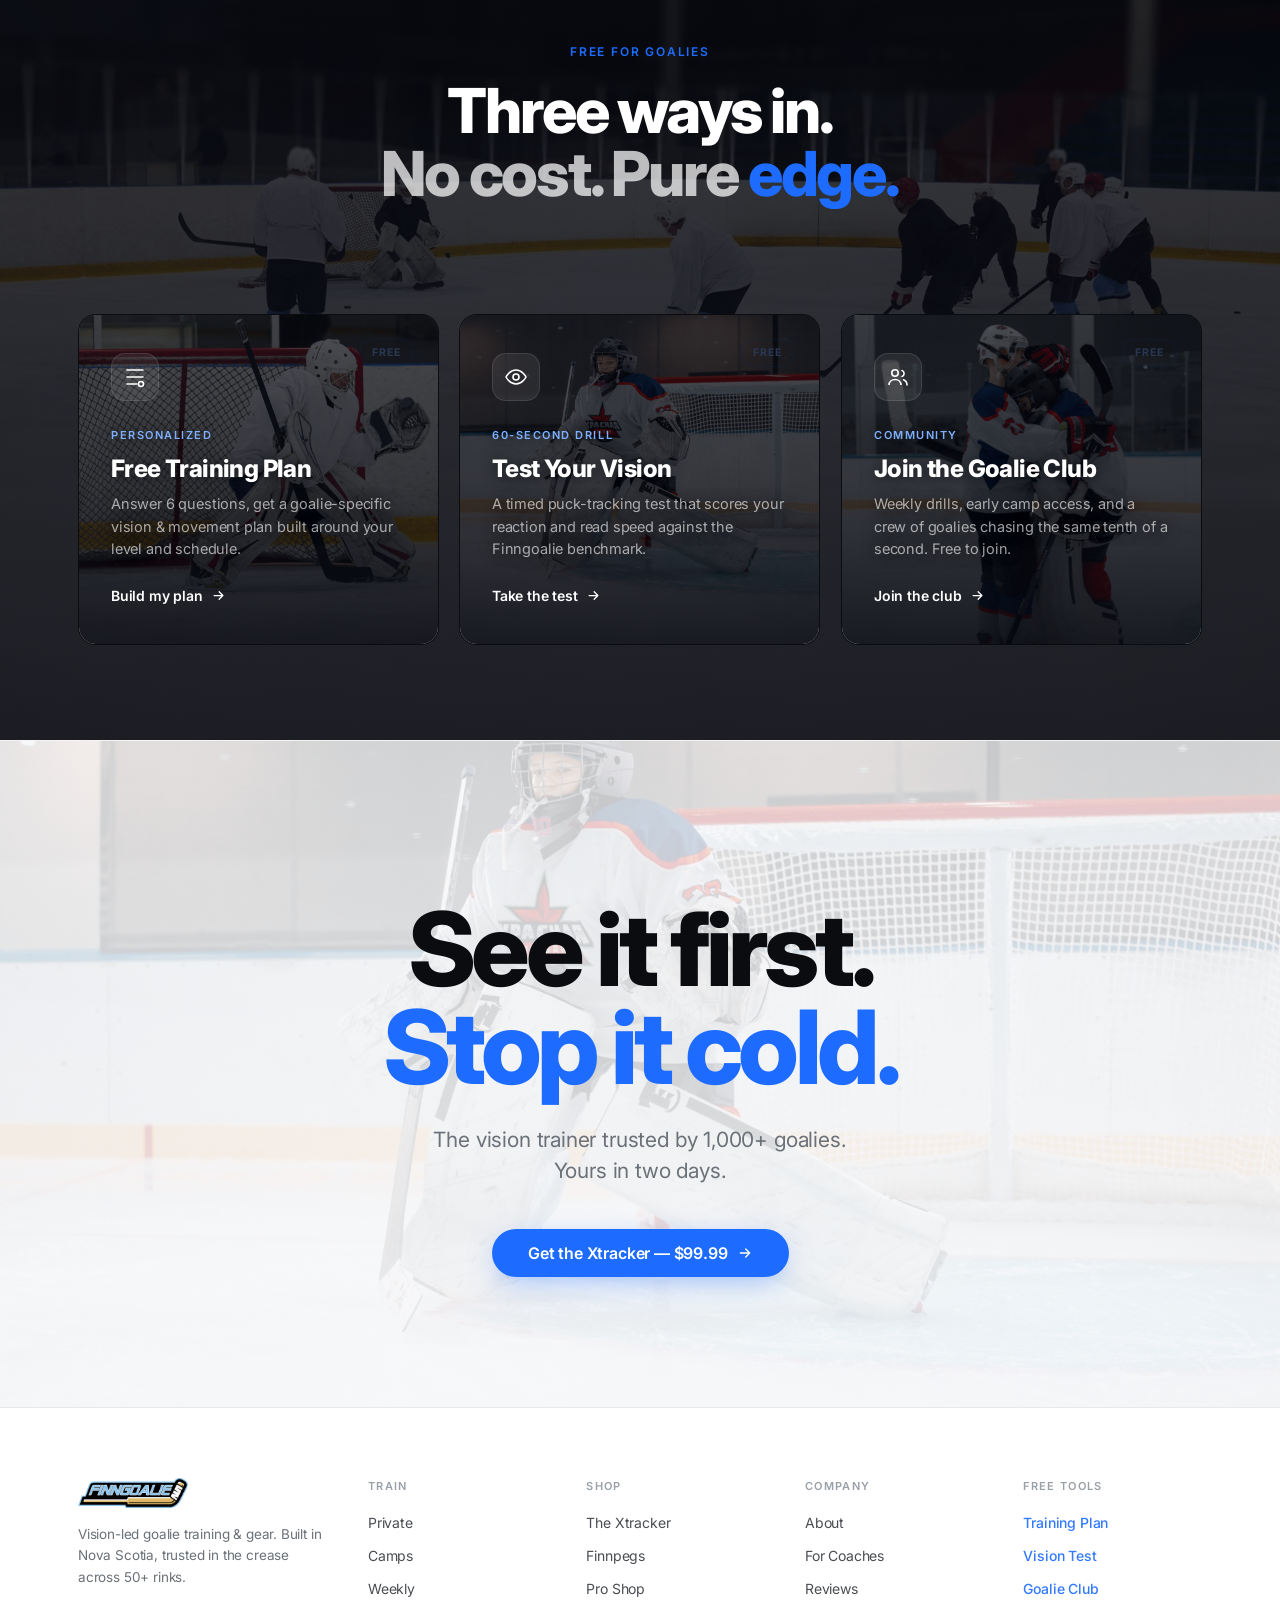
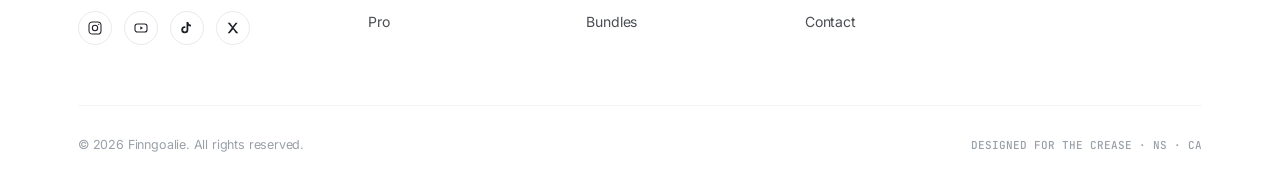
==== commit e94b3430: "Fix 4 UI bugs: shorter pinned product story (240->160vh), readable endorsement captions (no name-on-" ====
--- a/index.html
+++ b/index.html
@@ -8,7 +8,7 @@
 <link rel="preconnect" href="https://fonts.googleapis.com">
 <link rel="preconnect" href="https://fonts.gstatic.com" crossorigin>
 <link href="https://fonts.googleapis.com/css2?family=Inter:wght@300;400;500;600;700;800&family=JetBrains+Mono:wght@400;500&display=swap" rel="stylesheet">
-<link rel="stylesheet" href="styles.css">
+<link rel="stylesheet" href="styles.css?v=20260625b">
 </head>
 <body id="top">
 
@@ -300,16 +300,16 @@
     <h2 class="reveal d1" style="color:#fff;font-size:clamp(28px,4vw,46px);font-weight:800;letter-spacing:-.03em;margin-top:14px">Endorsed in the <span class="accent">crease.</span></h2>
     <div class="endorse-grid stagger">
       <figure class="endorse-card card-photo reveal">
-        <img src="assets/img/product/xtracker-2.png" alt="Carter Hutton training with the Xtracker">
-        <figcaption><b>Carter Hutton</b><span>NHL Goalie</span></figcaption>
+        <img src="assets/img/product/xtracker-3.jpg" alt="Carter Hutton, NHL goaltender, endorsing the Xtracker">
+        <figcaption><span>NHL Goalie · Endorsed</span></figcaption>
       </figure>
       <figure class="endorse-card card-photo reveal d1">
-        <img src="assets/img/product/xtracker-3.jpg" alt="Maciej Szwed training with the Xtracker">
-        <figcaption><b>Maciej Szwed</b><span>Pro Goalie</span></figcaption>
+        <img src="assets/img/product/xtracker-4.jpg" alt="Maciej Szwoch, pro goaltender, endorsing the Xtracker">
+        <figcaption><span>Pro Goalie · Endorsed</span></figcaption>
       </figure>
       <figure class="endorse-card card-photo reveal d2">
-        <img src="assets/img/product/xtracker-4.jpg" alt="Pro goaltender training with the Xtracker">
-        <figcaption><b>Pro Endorsed</b><span>Trusted on the ice</span></figcaption>
+        <img src="assets/img/product/xtracker-2.png" alt="The Xtracker vision trainer mounted on a goalie mask">
+        <figcaption><b>The Xtracker</b><span>Pro-grade build</span></figcaption>
       </figure>
     </div>
   </div>
@@ -427,6 +427,6 @@
   <button class="sb-btn magnetic" data-bag-add onclick="document.getElementById('tracker').scrollIntoView({behavior:'smooth'})">Add to bag</button>
 </div>
 
-<script src="app.js"></script>
+<script src="app.js?v=20260625b"></script>
 </body>
 </html>
--- a/styles.css
+++ b/styles.css
@@ -235,6 +235,10 @@
   border-radius:8px;background:var(--accent);color:#fff;font-size:10px;font-weight:700;
   display:grid;place-items:center;line-height:1;
 }
+/* add-to-bag feedback: pop the cart badge + briefly confirm on the button */
+.nav-icon .count.bump{animation:bagBump .4s var(--ease-spring)}
+@keyframes bagBump{0%{transform:scale(1)}40%{transform:scale(1.45)}100%{transform:scale(1)}}
+.btn.is-added{background:#16a34a;border-color:#16a34a;color:#fff}
 .nav-cta{
   font-size:13px;font-weight:600;padding:8px 16px;border-radius:var(--r-pill);
   background:var(--accent);color:#fff;opacity:1!important;white-space:nowrap;
@@ -353,7 +357,7 @@
 /* ============================================================
    9. PRODUCT STAGE  (pinned scroll-scrub sequence)
    ============================================================ */
-.pin-section{height:560vh;position:relative}
+.pin-section{height:160vh;position:relative}  /* tightened 560→300→240→160vh — minimize image-before-content */
 .pin-stage{position:sticky;top:0;height:100svh;overflow:hidden;display:flex;align-items:center;justify-content:center}
 .pin-bg{position:absolute;inset:0;z-index:0;background:radial-gradient(120% 90% at 50% 30%,#fff 0%,var(--paper) 55%,var(--paper-3) 100%)}
 .pin-progress{position:absolute;top:0;left:0;height:2px;background:var(--accent);z-index:8;width:0%;box-shadow:0 0 12px rgba(29,108,255,.5)}
@@ -367,6 +371,14 @@
 .stage-copy p{font-size:clamp(15px,1.8vw,19px);color:var(--mute);margin-top:18px;font-weight:400;max-width:30ch;margin-left:auto;margin-right:auto}
 .copy-top{top:11%}
 .copy-bottom{bottom:12%}
+/* the beat copy overlaps the product photo (dark goalie mask) → ensure it stays readable
+   over ANY underlying area with a soft light halo + stronger ink (was washed-out gray). */
+.stage-copy{ }
+.stage-copy::before{ content:""; position:absolute; inset:-30px -56px; z-index:-1;
+  background:radial-gradient(58% 62% at 50% 50%, rgba(246,247,249,.94) 0%, rgba(246,247,249,.7) 55%, transparent 100%);
+  filter:blur(8px); border-radius:50%; }
+.stage-copy h3{ text-shadow:0 1px 16px rgba(246,247,249,.9); }
+.stage-copy p{ color:var(--ink-2); text-shadow:0 1px 12px rgba(246,247,249,.95); }
 
 /* call-out spec lines — SVG draw-in */
 .calls{position:absolute;inset:0;z-index:4;pointer-events:none}
@@ -582,9 +594,14 @@
 .endorse-card{border-radius:var(--r);overflow:hidden;aspect-ratio:4/5;
   border:1px solid var(--line-on-dark);background:#0d1118;text-align:left;margin:0}
 .endorse-card > img{object-fit:cover;object-position:top center}
-.endorse-card figcaption{position:absolute;left:0;right:0;bottom:0;z-index:2;padding:22px 24px}
-.endorse-card figcaption b{display:block;color:#fff;font-size:19px;font-weight:700;letter-spacing:-.02em}
-.endorse-card figcaption span{display:block;margin-top:3px;font-size:12px;letter-spacing:.12em;text-transform:uppercase;color:var(--accent-up);font-weight:600}
+/* keep the caption pinned to the BOTTOM — without this higher-specificity rule the
+   generic `.card-photo > *:not(img){position:relative}` ties on specificity, wins by
+   source-order, and drops the caption into the top-left where it collides with the
+   name baked into the scraped endorsement image (double, unreadable text). */
+.endorse-card.card-photo > figcaption{position:absolute;left:0;right:0;bottom:0;z-index:2;
+  padding:48px 24px 20px;background:linear-gradient(180deg,transparent 0%,rgba(6,8,15,.62) 45%,rgba(6,8,15,.9) 100%)}
+.endorse-card figcaption b{display:block;color:#fff;font-size:19px;font-weight:700;letter-spacing:-.02em;text-shadow:0 1px 10px rgba(6,8,15,.8)}
+.endorse-card figcaption span{display:block;margin-top:3px;font-size:12px;letter-spacing:.12em;text-transform:uppercase;color:var(--accent-up);font-weight:600;text-shadow:0 1px 10px rgba(6,8,15,.8)}
 @media(max-width:780px){
   .endorse-grid{grid-template-columns:1fr;gap:16px}
 }
@@ -698,6 +715,10 @@
 .reveal.r-scale{transform:scale(.94)}
 .reveal.r-left{transform:translateX(-44px)}
 .reveal.r-right{transform:translateX(44px)}
+/* the directional rules above tie .reveal.in on specificity and win by source-order,
+   so a revealed element stayed translated (e.g. timeline thumbs slid under the rail line).
+   This higher-specificity reset lets the revealed state actually clear the transform. */
+.reveal.r-scale.in,.reveal.r-left.in,.reveal.r-right.in{transform:none}
 .reveal.r-clip{clip-path:inset(0 100% 0 0);transform:none;opacity:1;transition:clip-path 1s var(--ease)}
 .reveal.r-clip.in{clip-path:inset(0 0 0 0)}
 .reveal.r-mask{clip-path:inset(0 0 100% 0);transform:none;opacity:1;transition:clip-path 1s var(--ease)}
@@ -742,7 +763,7 @@
   .burger{display:flex}
   .nav-cta{display:none}
   .trust .wrap{flex-direction:column;gap:18px}
-  .pin-section{height:480vh}
+  .pin-section{height:180vh}
   .setup-grid{grid-template-columns:1fr}
   .specs .grid{grid-template-columns:1fr}
   .stats-grid{grid-template-columns:1fr 1fr}
@@ -877,6 +898,11 @@
   stroke-linecap:round; stroke-linejoin:round; }
 .fico.solid svg{ fill:#fff; stroke:none; }
 .dark .fico, .has-media .fico{ box-shadow:0 10px 24px -10px rgba(45,156,255,.7); }
+
+/* promo band sits on a DARK photo bg → its heading + copy must be light (was dark/unreadable) */
+.promo .section-head h2{ color:#fff; }
+.promo .section-head h2 .mute{ color:rgba(255,255,255,.72); }
+.promo .section-head p{ color:rgba(255,255,255,.85); }
 /* win over the per-page pale-tile rules (.fp-feature .ico / .recard .ri /
    .value-card .vi / .prog-card .pc-ico) while keeping their layout (margin,
    hover, grid placement). Visual = brand gradient + white glyph. */
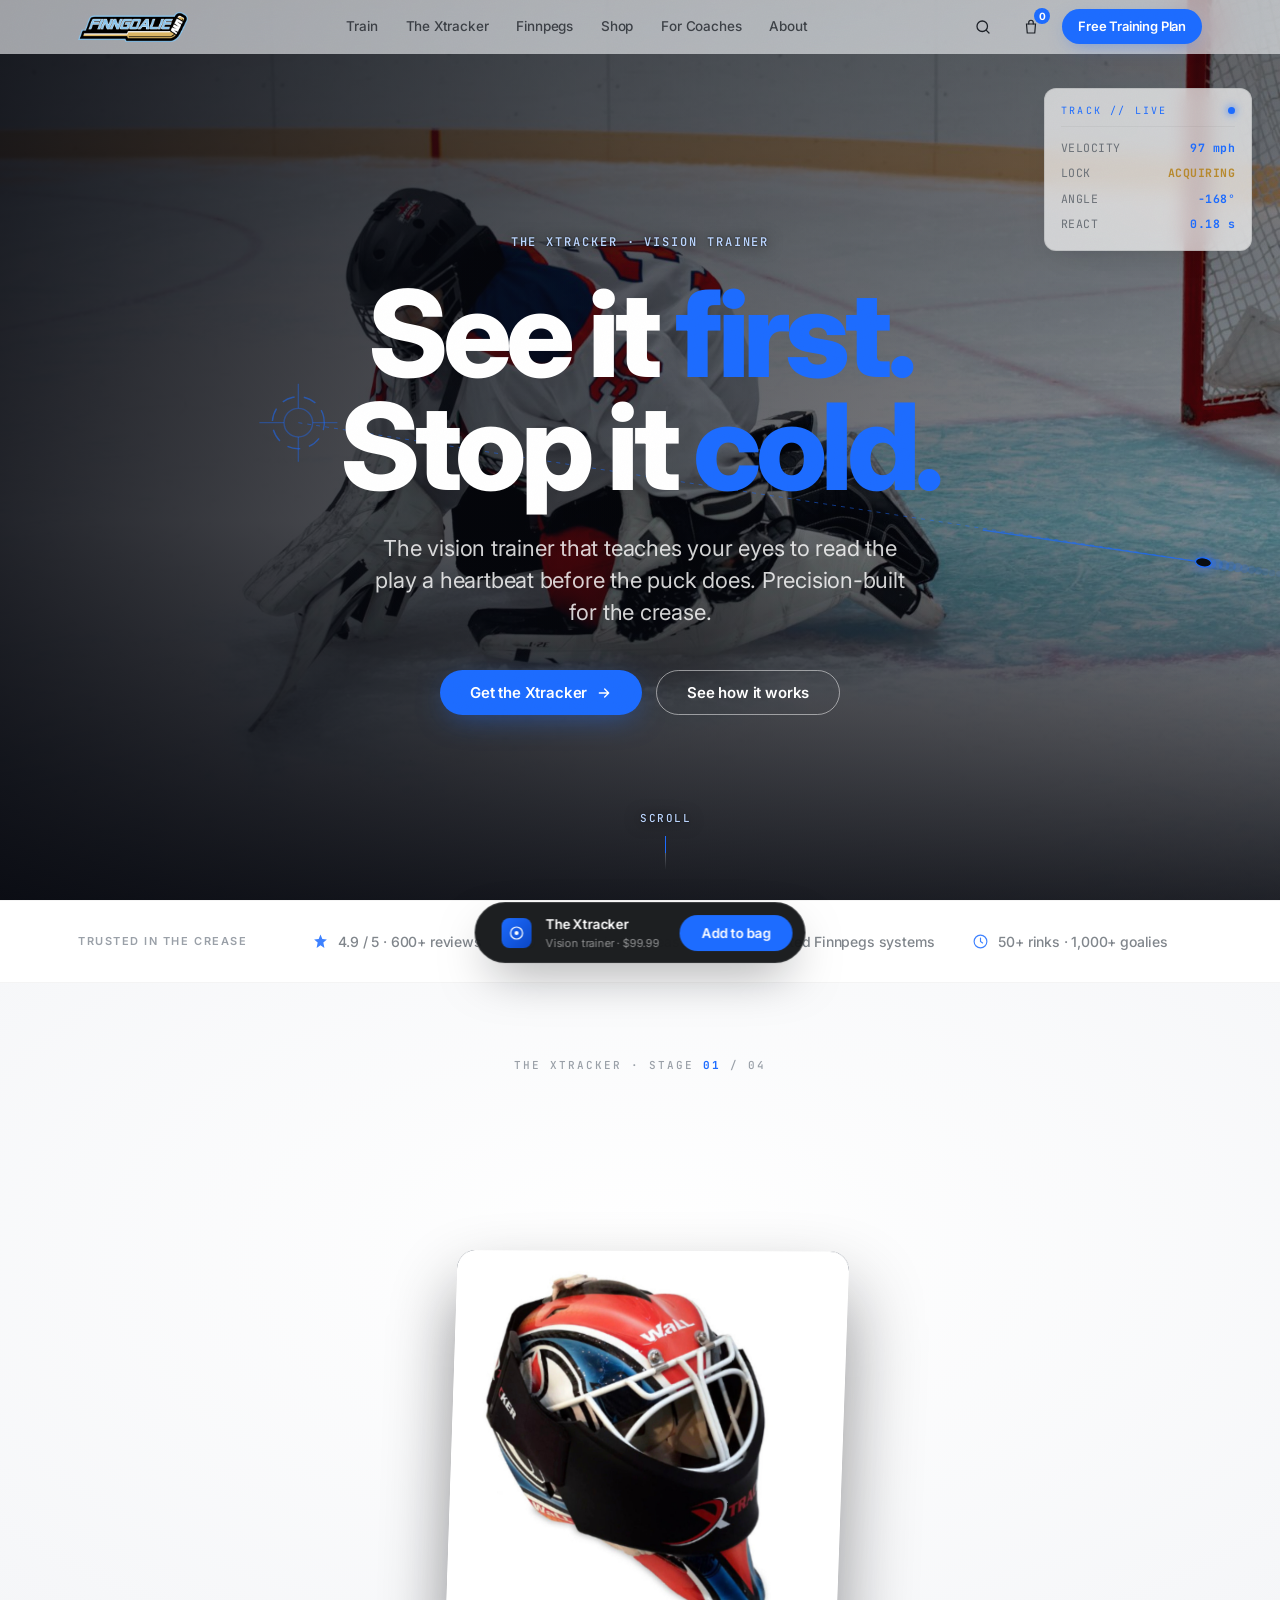
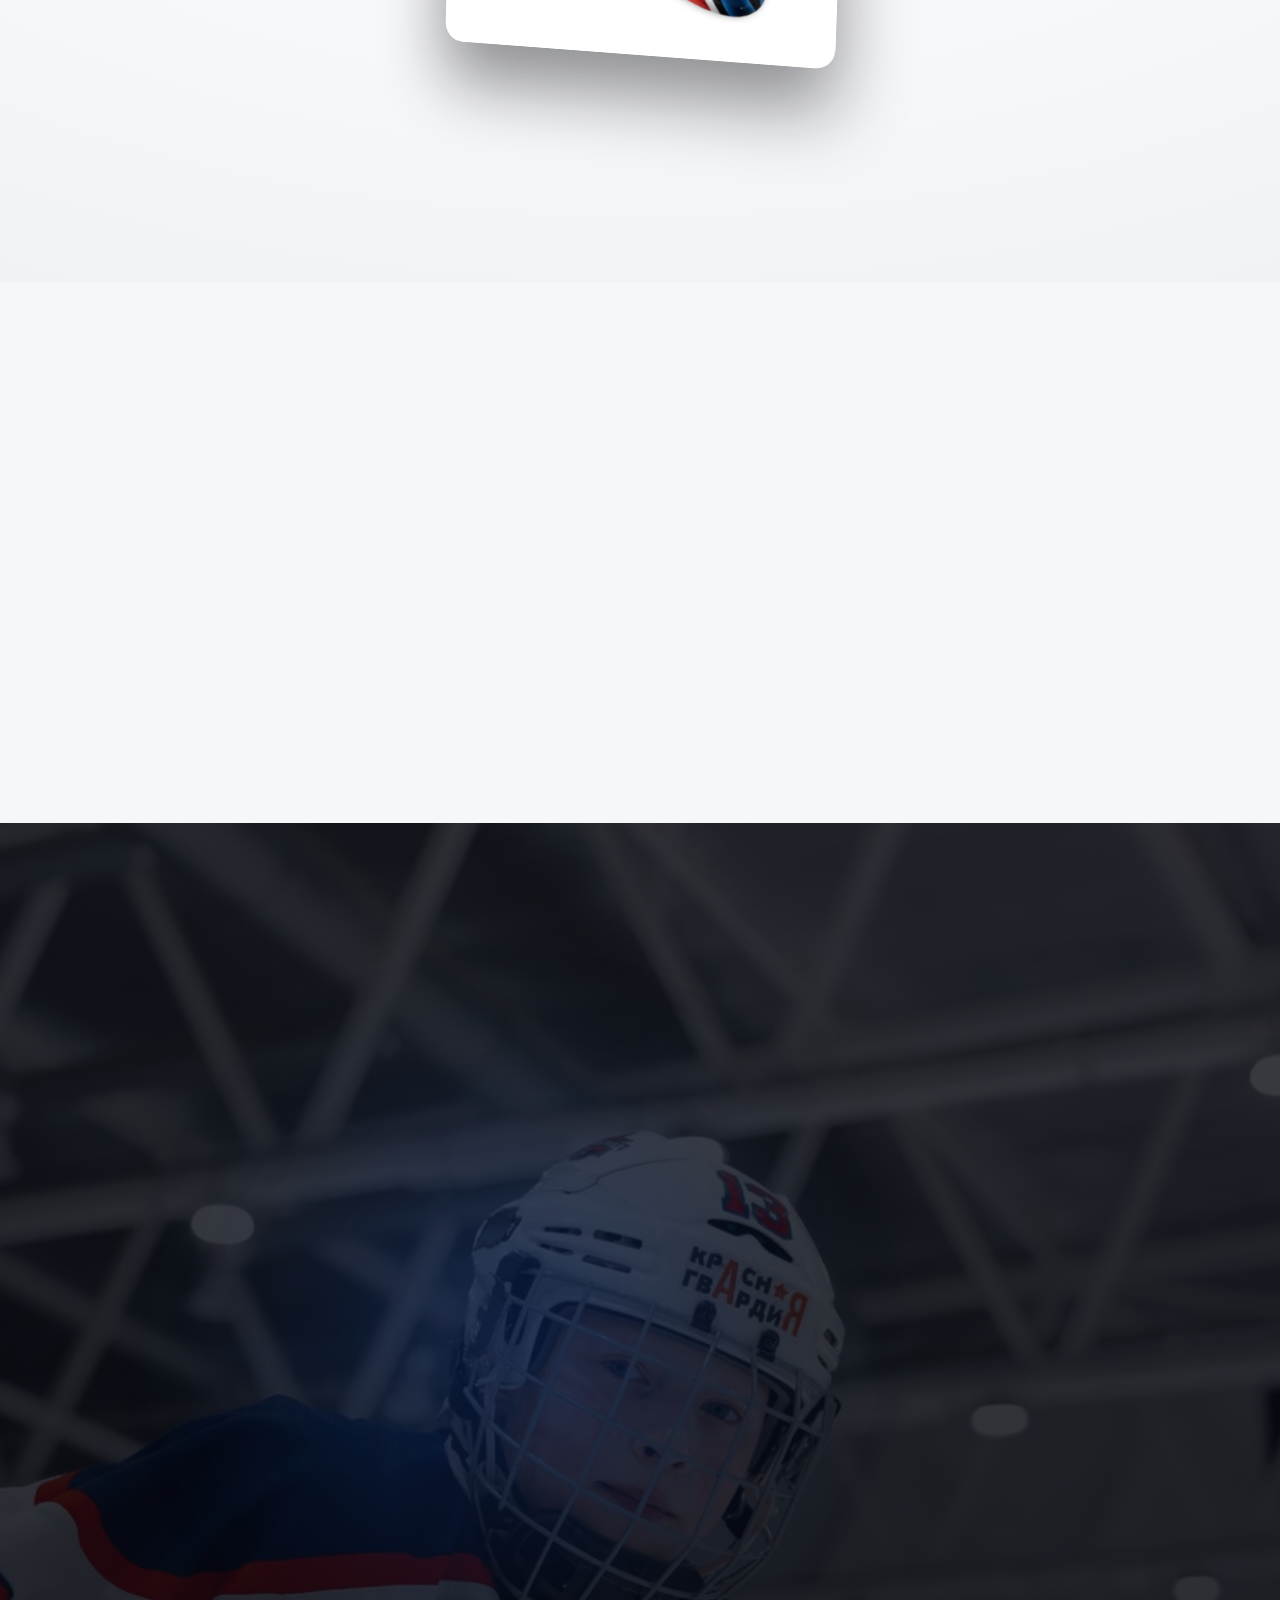
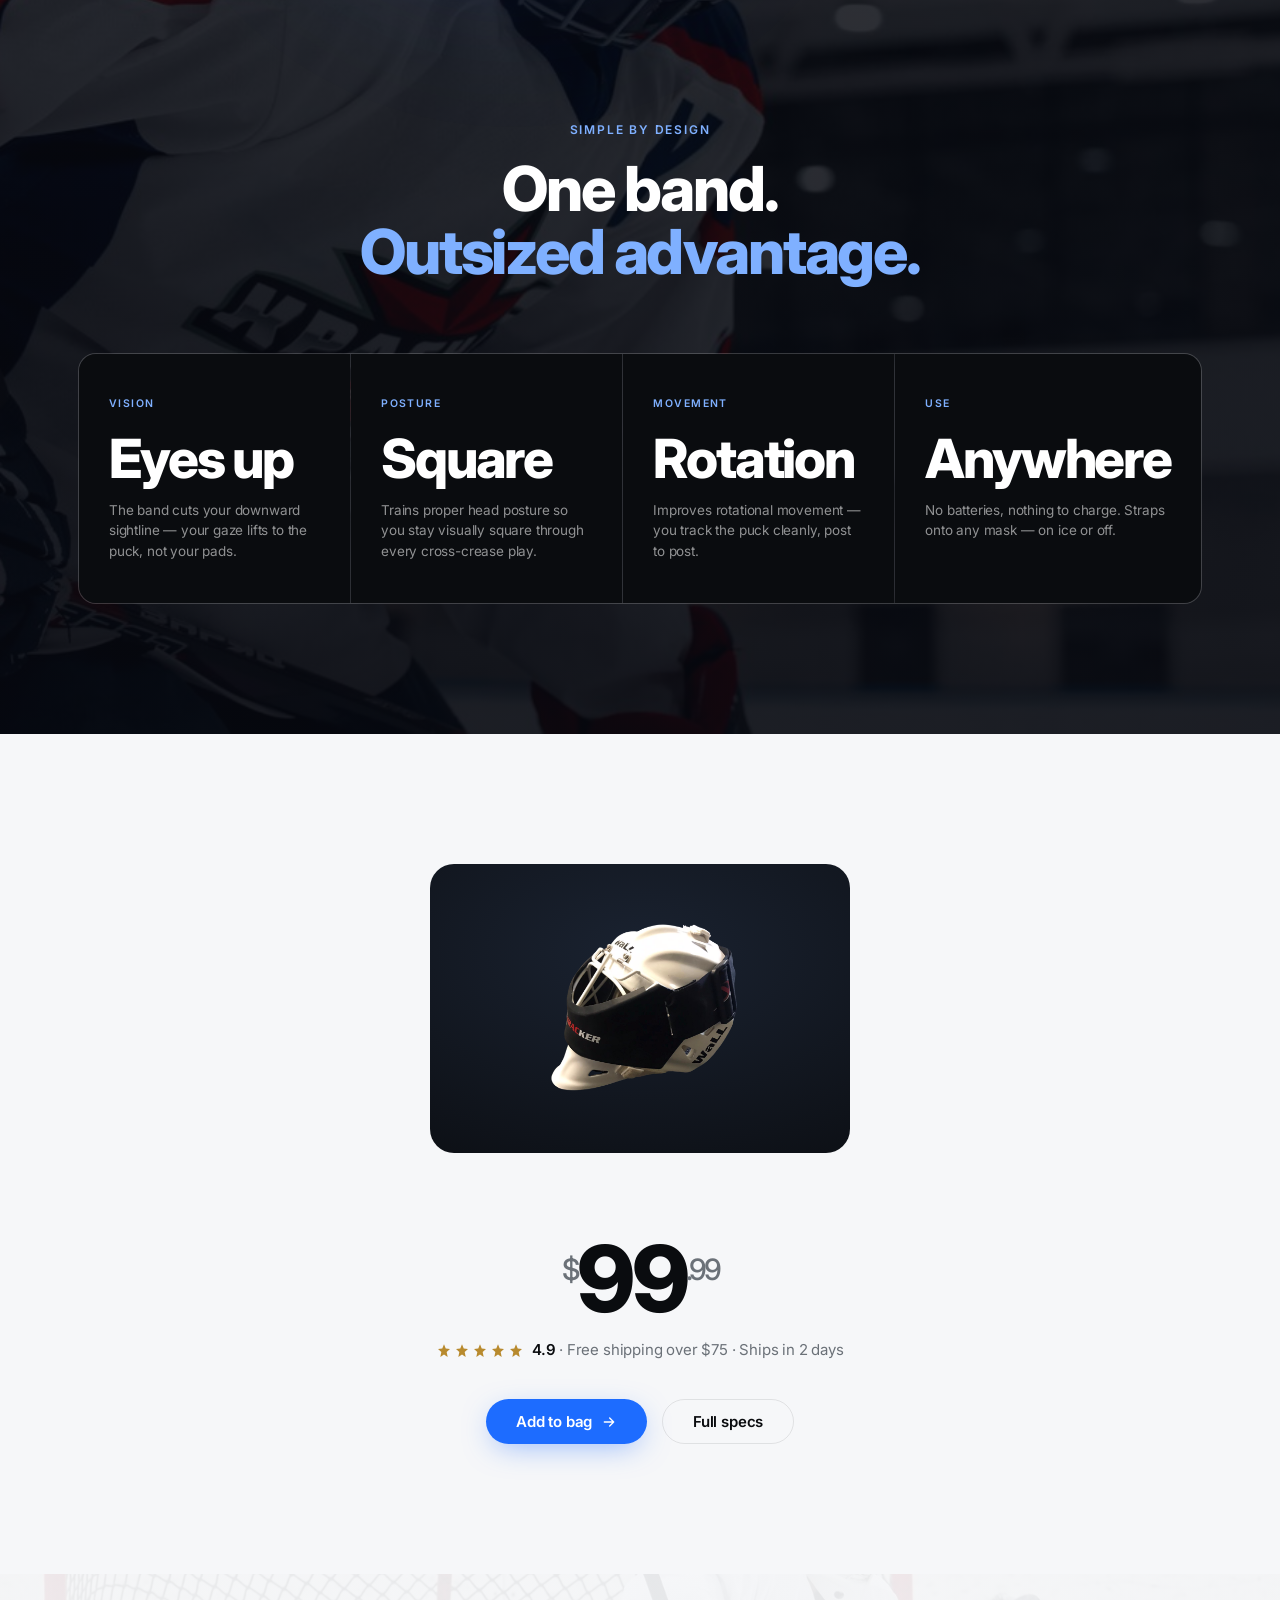
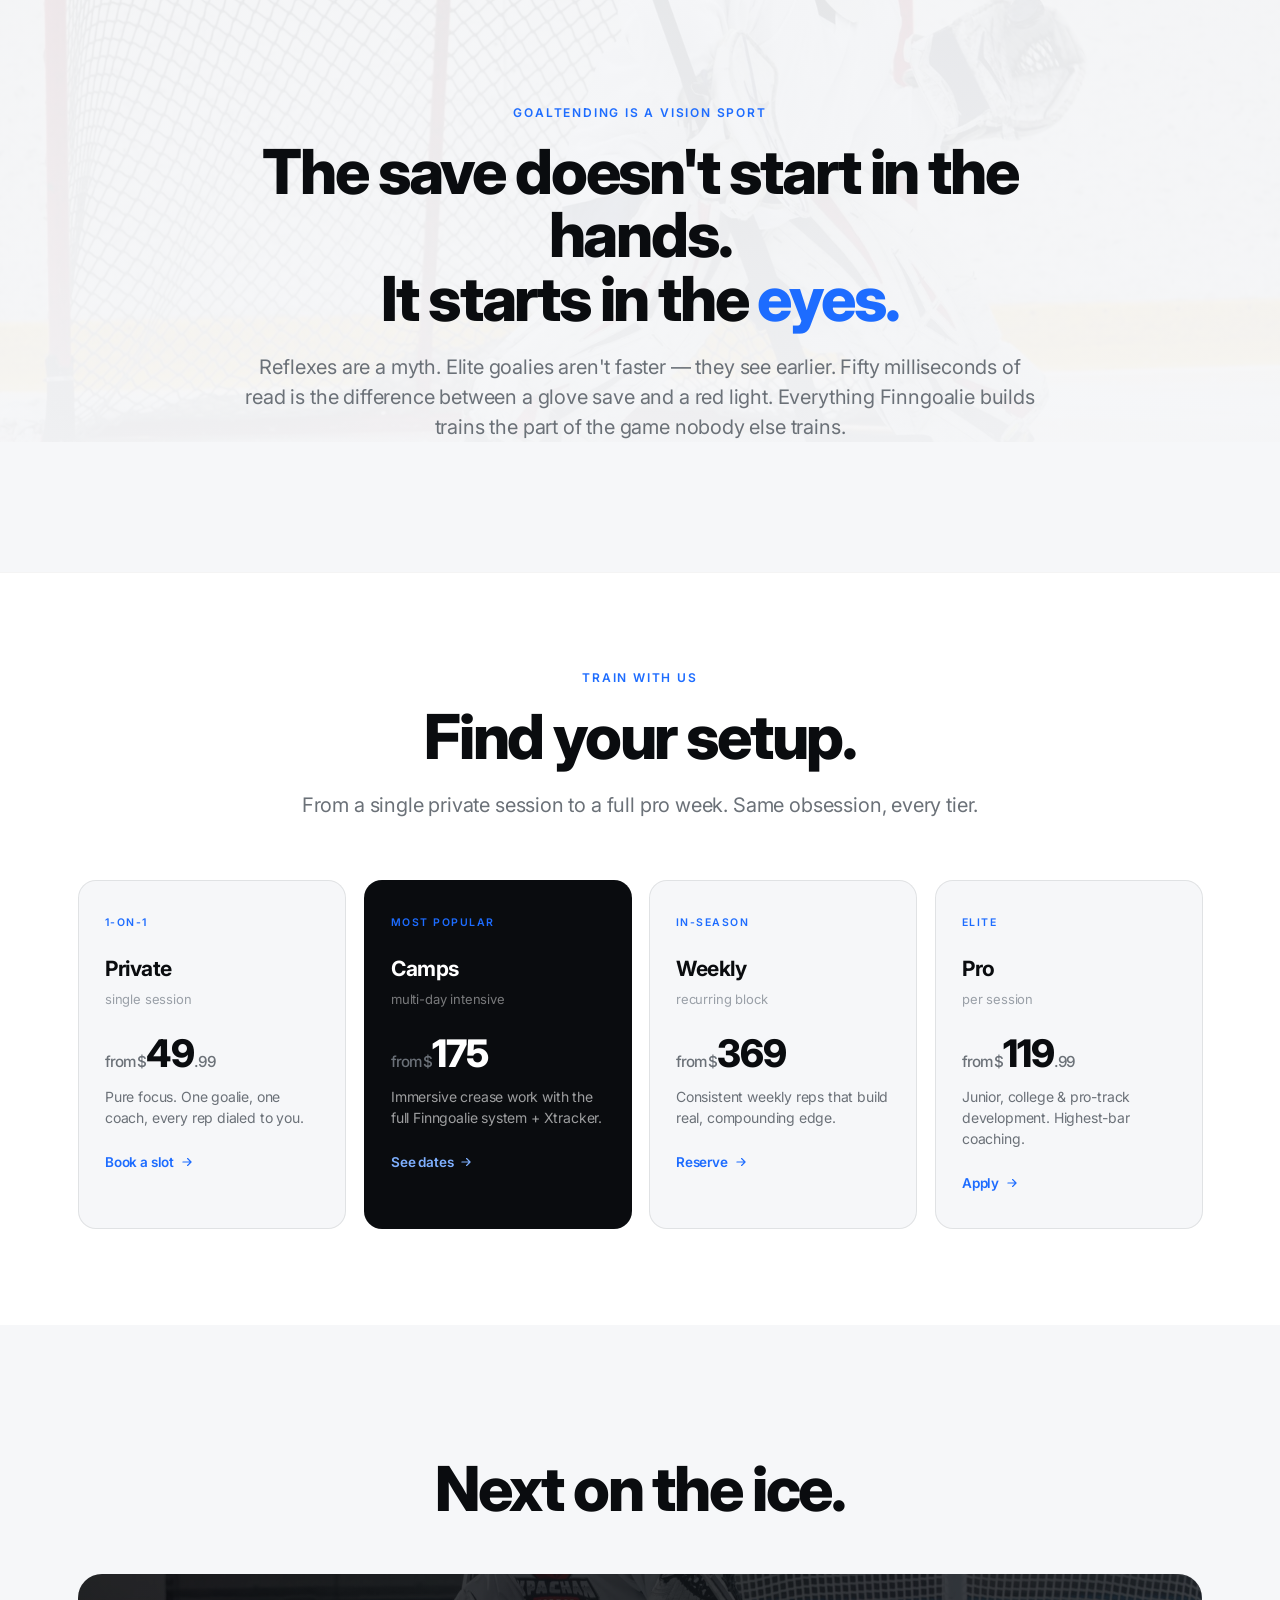
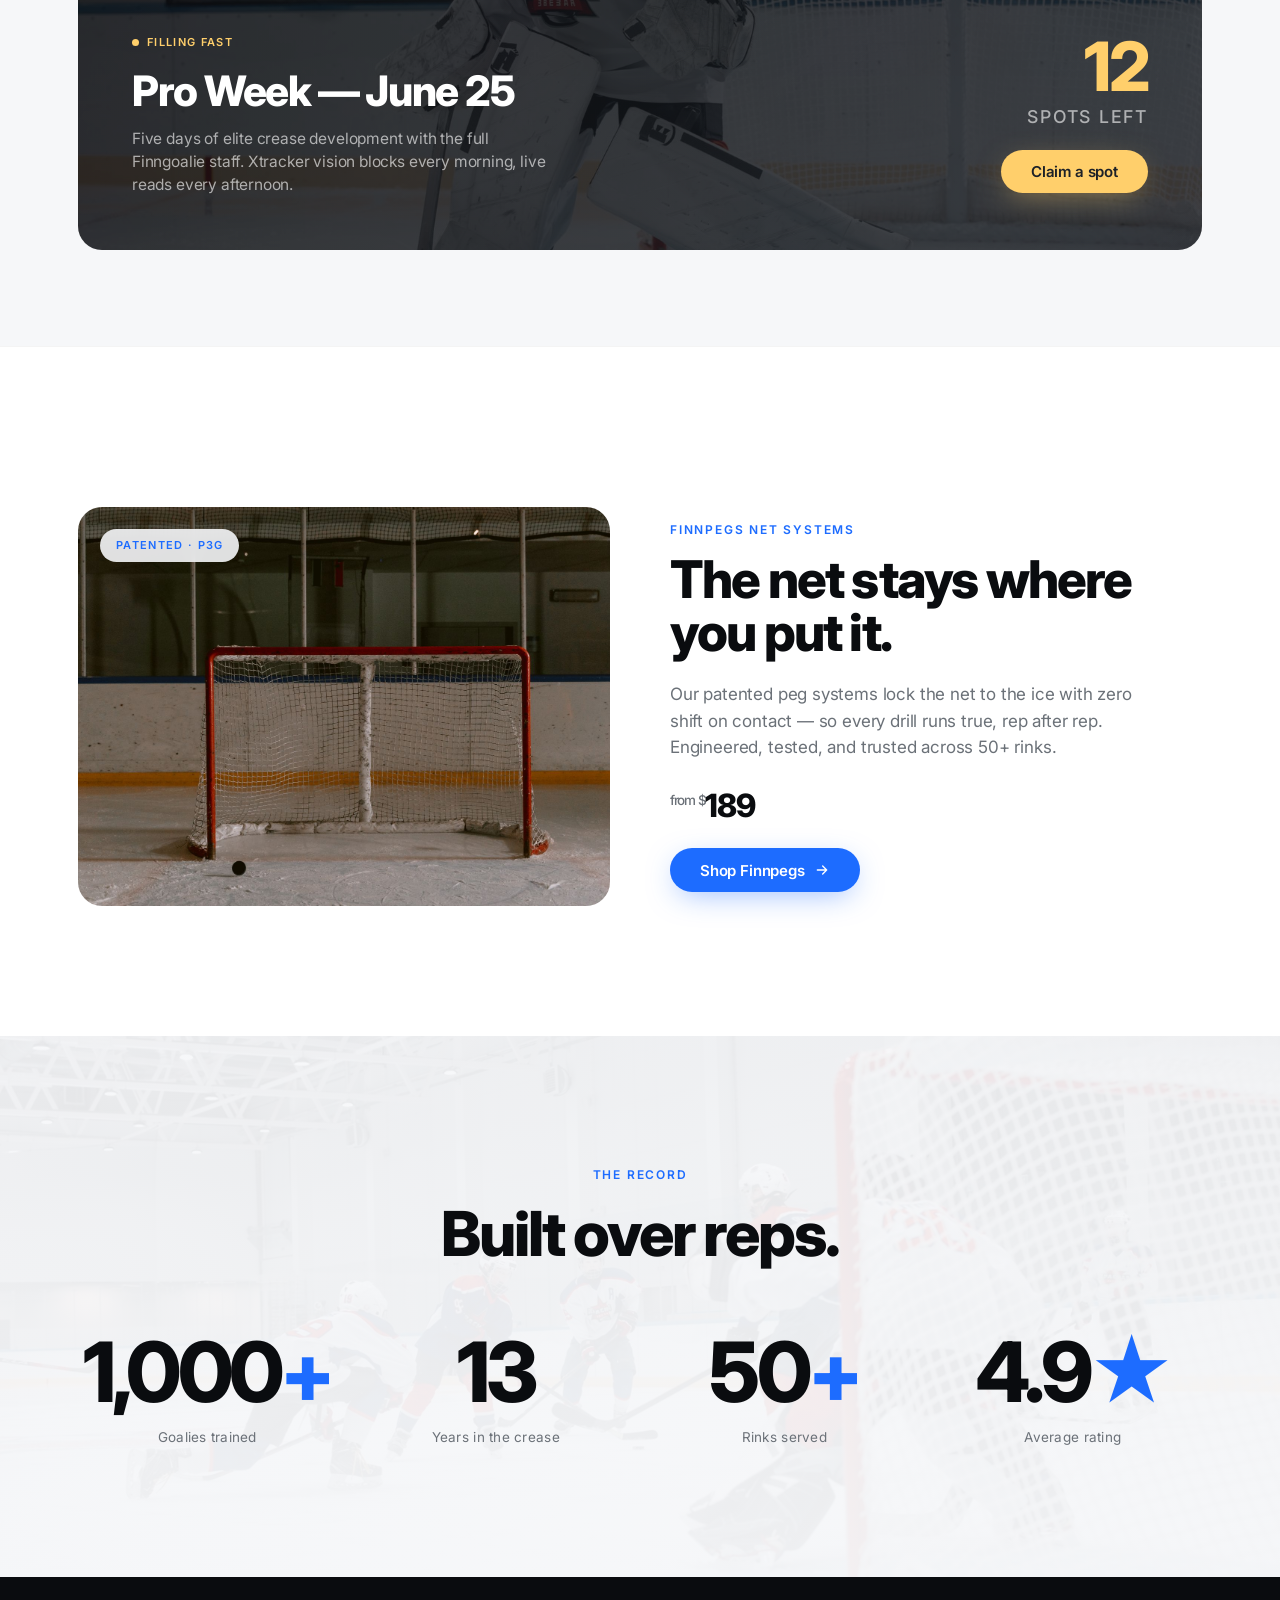
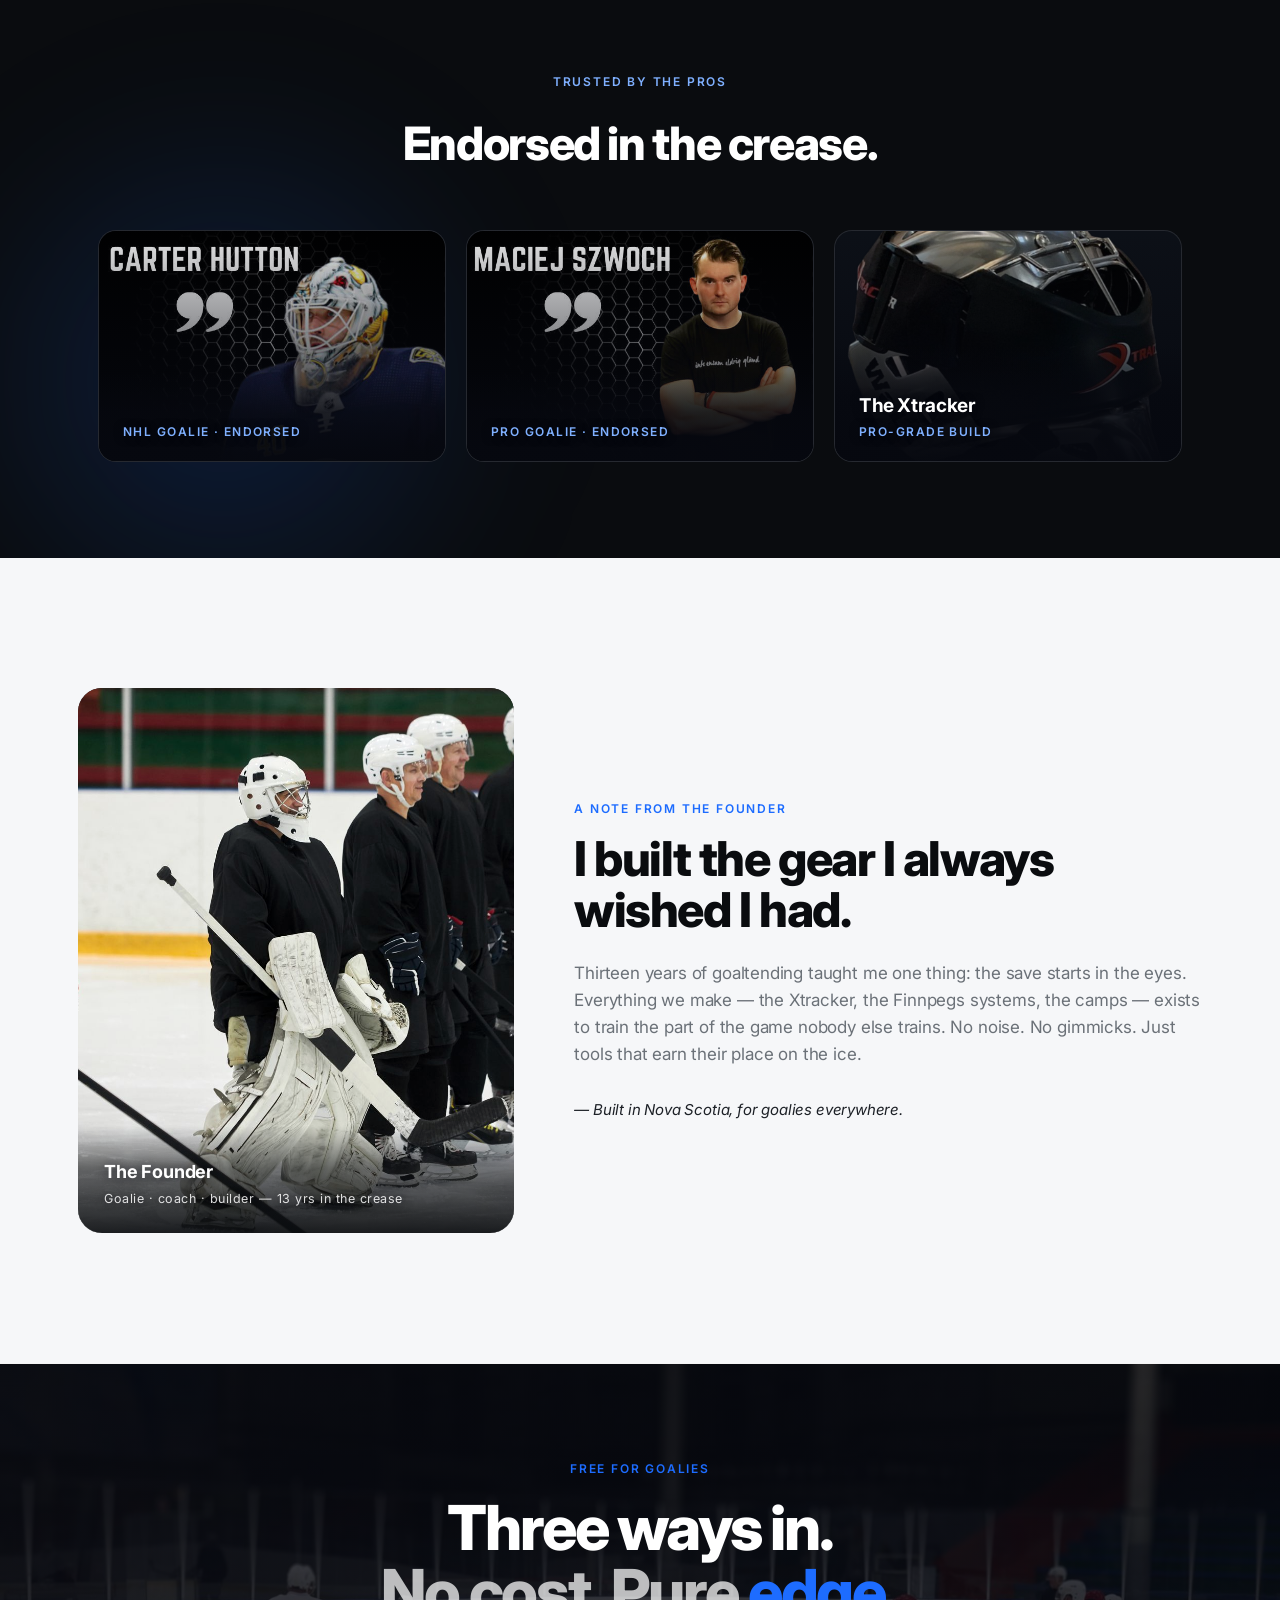
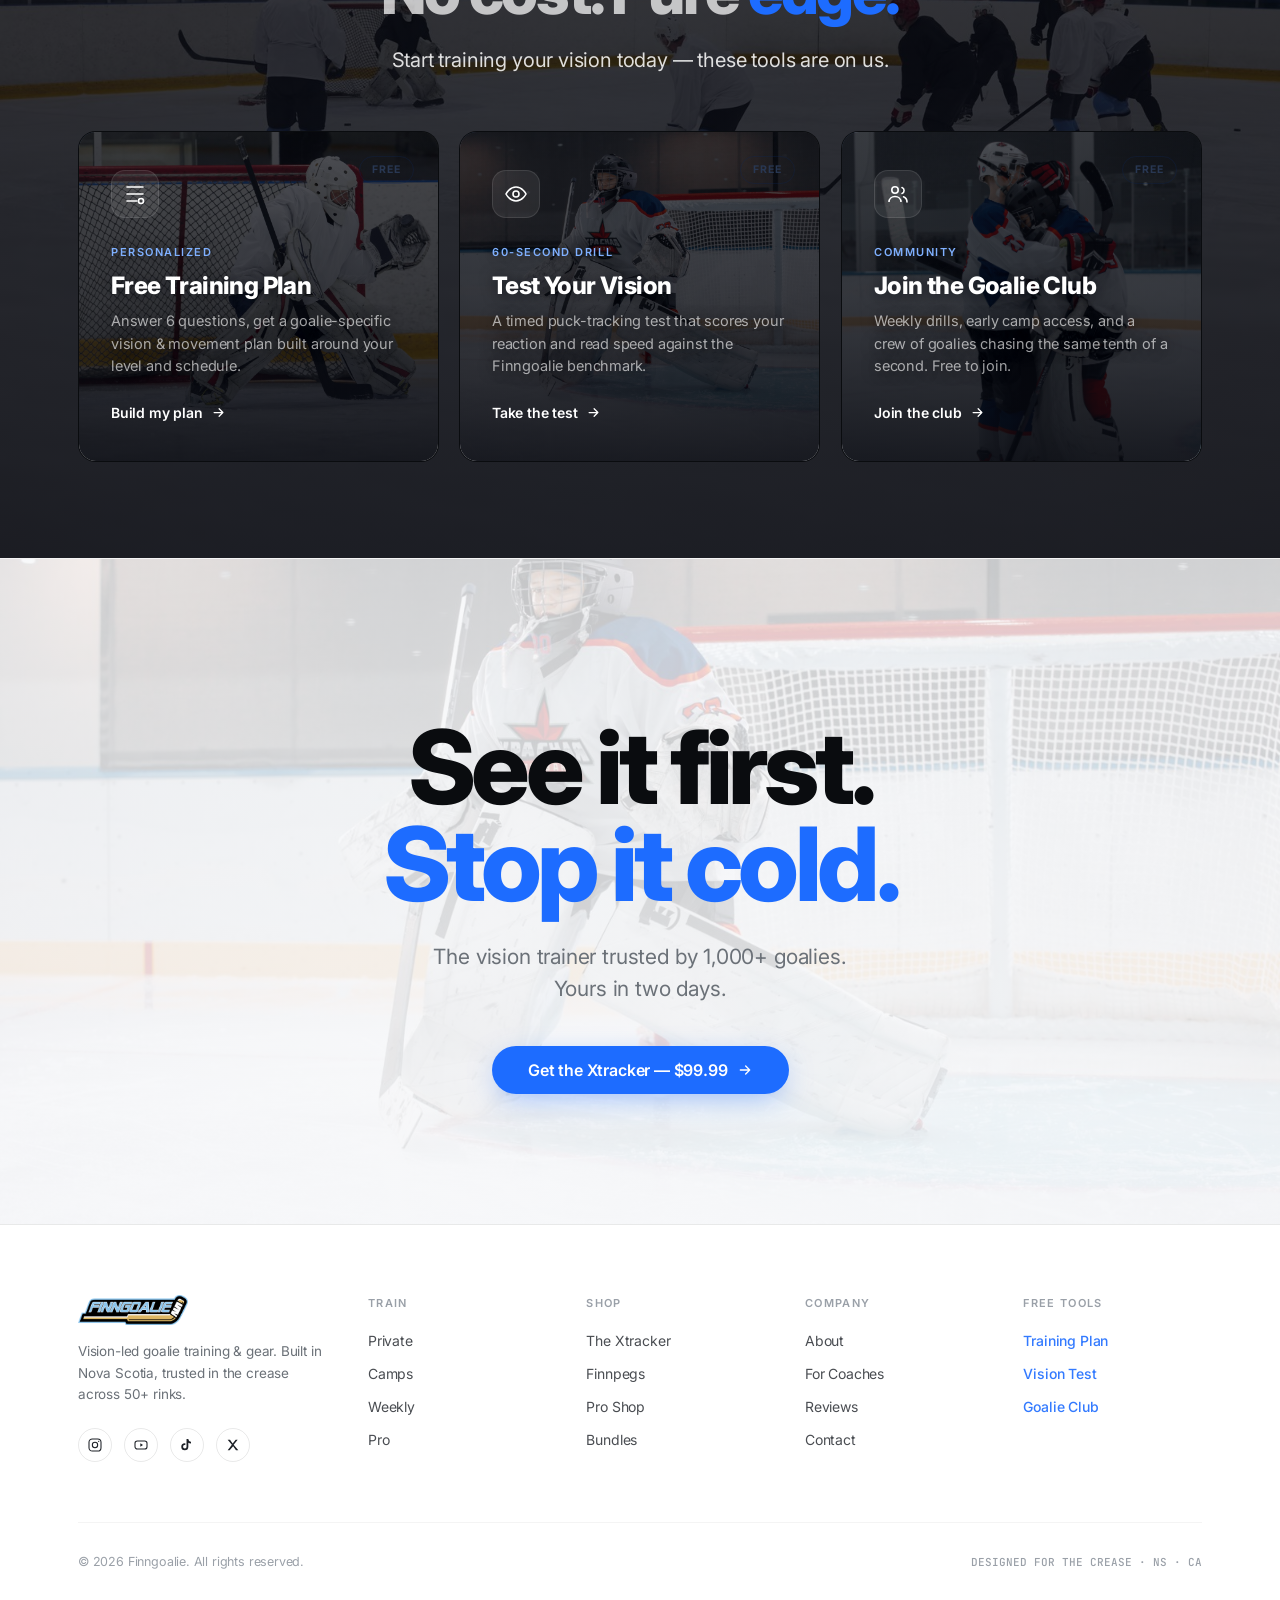
==== commit 13f6e8be: "Product-truth fix + readability/UX round: real Xtracker mask everywhere (remove fictional LED/batter" ====
--- a/index.html
+++ b/index.html
@@ -8,7 +8,7 @@
 <link rel="preconnect" href="https://fonts.googleapis.com">
 <link rel="preconnect" href="https://fonts.gstatic.com" crossorigin>
 <link href="https://fonts.googleapis.com/css2?family=Inter:wght@300;400;500;600;700;800&family=JetBrains+Mono:wght@400;500&display=swap" rel="stylesheet">
-<link rel="stylesheet" href="styles.css?v=20260625b">
+<link rel="stylesheet" href="styles.css?v=20260626a">
 </head>
 <body id="top">
 
@@ -116,9 +116,9 @@
     <div class="pin-counter mono">THE XTRACKER · STAGE <b id="pinStage">01</b> / 04</div>
 
     <div class="stage-copy copy-top" data-copy="0"><h3>Engineered to be <span class="accent">seen.</span></h3><p>Every line drawn for one job — train the eyes that win games.</p></div>
-    <div class="stage-copy copy-top" data-copy="1" style="opacity:0"><h3>Read the play <span class="accent">early.</span></h3><p>Reactive light cues fire faster than instinct. You learn to anticipate.</p></div>
-    <div class="stage-copy copy-bottom" data-copy="2" style="opacity:0"><h3>Track. Every. <span class="accent">Angle.</span></h3><p>360° puck-pickup drills built into one calm, durable unit.</p></div>
-    <div class="stage-copy copy-bottom" data-copy="3" style="opacity:0"><h3>Then stop it <span class="accent">cold.</span></h3><p>From first read to clean glove. The Xtracker — $99.99.</p></div>
+    <div class="stage-copy copy-top" data-copy="1" style="opacity:0"><h3>Read the play <span class="accent">early.</span></h3><p>The vision band lifts your eyes off your pads — you pick the puck up sooner.</p></div>
+    <div class="stage-copy copy-bottom" data-copy="2" style="opacity:0"><h3>Stay <span class="accent">square.</span></h3><p>It trains head posture and rotation, so you stay square through every cross-crease play.</p></div>
+    <div class="stage-copy copy-bottom" data-copy="3" style="opacity:0"><h3>Then stop it <span class="accent">cold.</span></h3><p>From first read to clean glove. The Xtracker — earlier eyes, every shift.</p></div>
 
     <div class="stage-prod" id="stageProd">
       <div class="tracker">
@@ -163,14 +163,14 @@
   <div class="glow-blob"></div>
   <div class="wrap">
     <div class="section-head">
-      <div class="kicker reveal">Inside the unit</div>
-      <h2 class="reveal d1">Small object.<br><span style="color:#7fb0ff">Outsized advantage.</span></h2>
+      <div class="kicker reveal">Simple by design</div>
+      <h2 class="reveal d1">One band.<br><span style="color:#7fb0ff">Outsized advantage.</span></h2>
     </div>
     <div class="grid">
-      <div class="spec-cell reveal"><div class="lab">Reaction</div><div class="num"><span data-count="0.18" data-dec="2">0.18</span><span class="u">s</span></div><div class="desc">Cue-to-light latency. Faster than the moment you decide to move.</div></div>
-      <div class="spec-cell reveal d1"><div class="lab">Targets</div><div class="num"><span data-count="12">12</span></div><div class="desc">Independent vision zones for full-net puck-pickup training.</div></div>
-      <div class="spec-cell reveal d2"><div class="lab">Battery</div><div class="num"><span data-count="8">8</span><span class="u">h</span></div><div class="desc">A full training week on a single charge. USB-C, charges in 90 min.</div></div>
-      <div class="spec-cell reveal d3"><div class="lab">Build</div><div class="num"><span data-count="90">90</span><span class="u">mph</span></div><div class="desc">Impact-rated shell. Take a slapshot dead-on, keep training.</div></div>
+      <div class="spec-cell reveal"><div class="lab">Vision</div><div class="num">Eyes&nbsp;up</div><div class="desc">The band cuts your downward sightline — your gaze lifts to the puck, not your pads.</div></div>
+      <div class="spec-cell reveal d1"><div class="lab">Posture</div><div class="num">Square</div><div class="desc">Trains proper head posture so you stay visually square through every cross-crease play.</div></div>
+      <div class="spec-cell reveal d2"><div class="lab">Movement</div><div class="num">Rotation</div><div class="desc">Improves rotational movement — you track the puck cleanly, post to post.</div></div>
+      <div class="spec-cell reveal d3"><div class="lab">Use</div><div class="num">Anywhere</div><div class="desc">No batteries, nothing to charge. Straps onto any mask — on ice or off.</div></div>
     </div>
   </div>
 </section>
@@ -427,6 +427,6 @@
   <button class="sb-btn magnetic" data-bag-add onclick="document.getElementById('tracker').scrollIntoView({behavior:'smooth'})">Add to bag</button>
 </div>
 
-<script src="app.js?v=20260625b"></script>
+<script src="app.js?v=20260626a"></script>
 </body>
 </html>
--- a/styles.css
+++ b/styles.css
@@ -389,6 +389,15 @@
 .call-label.sub{fill:var(--mute);font-size:10.5px}
 .call-grp{opacity:0;transition:opacity .5s var(--ease)}
 .call-grp.show{opacity:1}
+/* PRODUCT-TRUTH FIX: the real Xtracker is a passive vision-training mask, not a smart
+   device. Hide the fictional rendered device, its scan/glow chrome, the fake-spec
+   callouts (also misaligned on mobile / overlapping on small screens), and the
+   REAL/RENDER compare-tags. The real product PHOTO is now the sole hero everywhere. */
+.tracker-body,.tracker .stage-render,.tracker .scan,.tracker .reflection,
+.phero-stage .render-view,.render-chip,.calls{display:none!important}
+.pthumb[data-shot="__render__"]{display:none!important}
+.tracker .stage-real::after{display:none!important}     /* the "REAL" badge */
+.story-real-tag{display:none!important}                  /* the "THE REAL UNIT" badge */
 
 /* THE XTRACKER — CSS/SVG sculpted product object (rendered, not a photo) */
 .tracker{position:relative;width:100%;aspect-ratio:1/1.05;display:flex;align-items:center;justify-content:center}
@@ -591,9 +600,11 @@
 /* real pro endorsements (image + name credibility cards) */
 .testi .wrap:has(.endorse-grid){max-width:1140px}
 .endorse-grid{display:grid;grid-template-columns:repeat(3,1fr);gap:20px;margin-top:52px}
-.endorse-card{border-radius:var(--r);overflow:hidden;aspect-ratio:4/5;
+/* 3:2 ≈ the source graphics' native ratio, so the baked-in names show in full
+   (4/5 portrait was cropping "CARTER HUTTON"/"MACIEJ SZWOCH" to "ER HUTTON" etc.) */
+.endorse-card{border-radius:var(--r);overflow:hidden;aspect-ratio:3/2;
   border:1px solid var(--line-on-dark);background:#0d1118;text-align:left;margin:0}
-.endorse-card > img{object-fit:cover;object-position:top center}
+.endorse-card > img{object-fit:cover;object-position:center}
 /* keep the caption pinned to the BOTTOM — without this higher-specificity rule the
    generic `.card-photo > *:not(img){position:relative}` ties on specificity, wins by
    source-order, and drops the caption into the top-left where it collides with the
@@ -613,9 +624,9 @@
 .founder-grid{display:grid;grid-template-columns:.82fr 1.18fr;gap:60px;align-items:center}
 .founder-photo{border-radius:var(--r-lg);overflow:hidden;aspect-ratio:4/5;position:relative;background:var(--ink)}
 .founder-photo img{width:100%;height:100%;object-fit:cover;filter:grayscale(.15) contrast(1.04)}
-.founder-photo .name{position:absolute;bottom:0;left:0;right:0;padding:26px;background:linear-gradient(transparent,rgba(10,12,15,.85));color:#fff}
-.founder-photo .name b{display:block;font-size:18px;font-weight:700}
-.founder-photo .name span{font-size:12.5px;color:rgba(255,255,255,.6);letter-spacing:.04em}
+.founder-photo .name{position:absolute;bottom:0;left:0;right:0;padding:32px 26px 24px;background:linear-gradient(transparent,rgba(10,12,15,.55) 40%,rgba(10,12,15,.92));color:#fff}
+.founder-photo .name b{display:block;font-size:18px;font-weight:700;text-shadow:0 1px 12px rgba(6,8,15,.7)}
+.founder-photo .name span{font-size:12.5px;color:rgba(255,255,255,.85);letter-spacing:.04em;text-shadow:0 1px 10px rgba(6,8,15,.8)}
 .founder-copy .kicker{margin-bottom:16px}
 .founder-copy h2{font-size:clamp(30px,4vw,48px);letter-spacing:-.03em;line-height:1.06;font-weight:800}
 .founder-copy p{color:var(--mute);margin-top:24px;font-size:17px;line-height:1.6}
@@ -806,6 +817,9 @@
 .hero.has-media{ color:var(--on-night); background:var(--night); }
 .hero.has-media .kicker,
 .hero.has-media .eyebrow{ color:var(--accent-up); }
+/* eyebrow/mono label sat low-contrast over the bright part of the photo — brighten + halo */
+.hero.has-media .hero-eyebrow,
+.hero.has-media .mono{ color:#bcd6ff; text-shadow:0 1px 16px rgba(6,8,15,.95),0 0 2px rgba(6,8,15,.8); }
 .hero.has-media h1,
 .hero.has-media .display,
 .hero.has-media h2{ color:#fff; }
